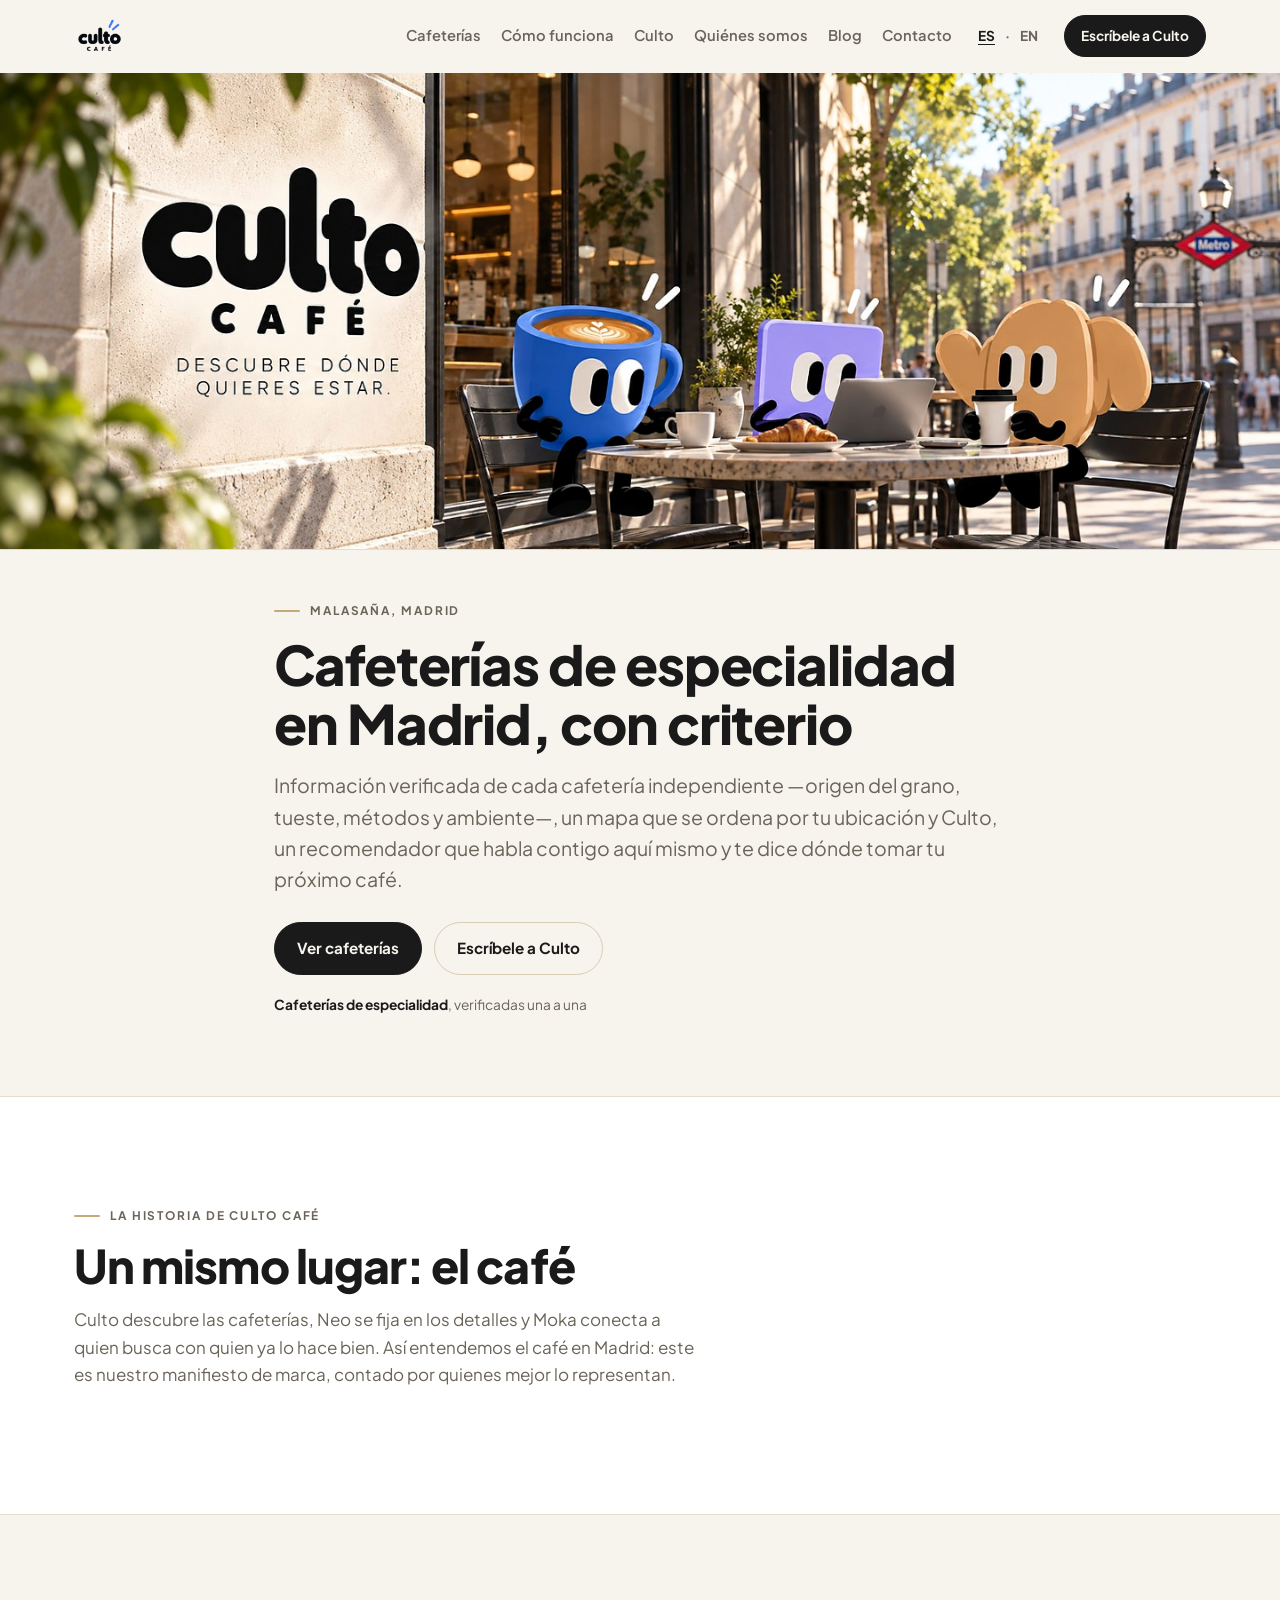
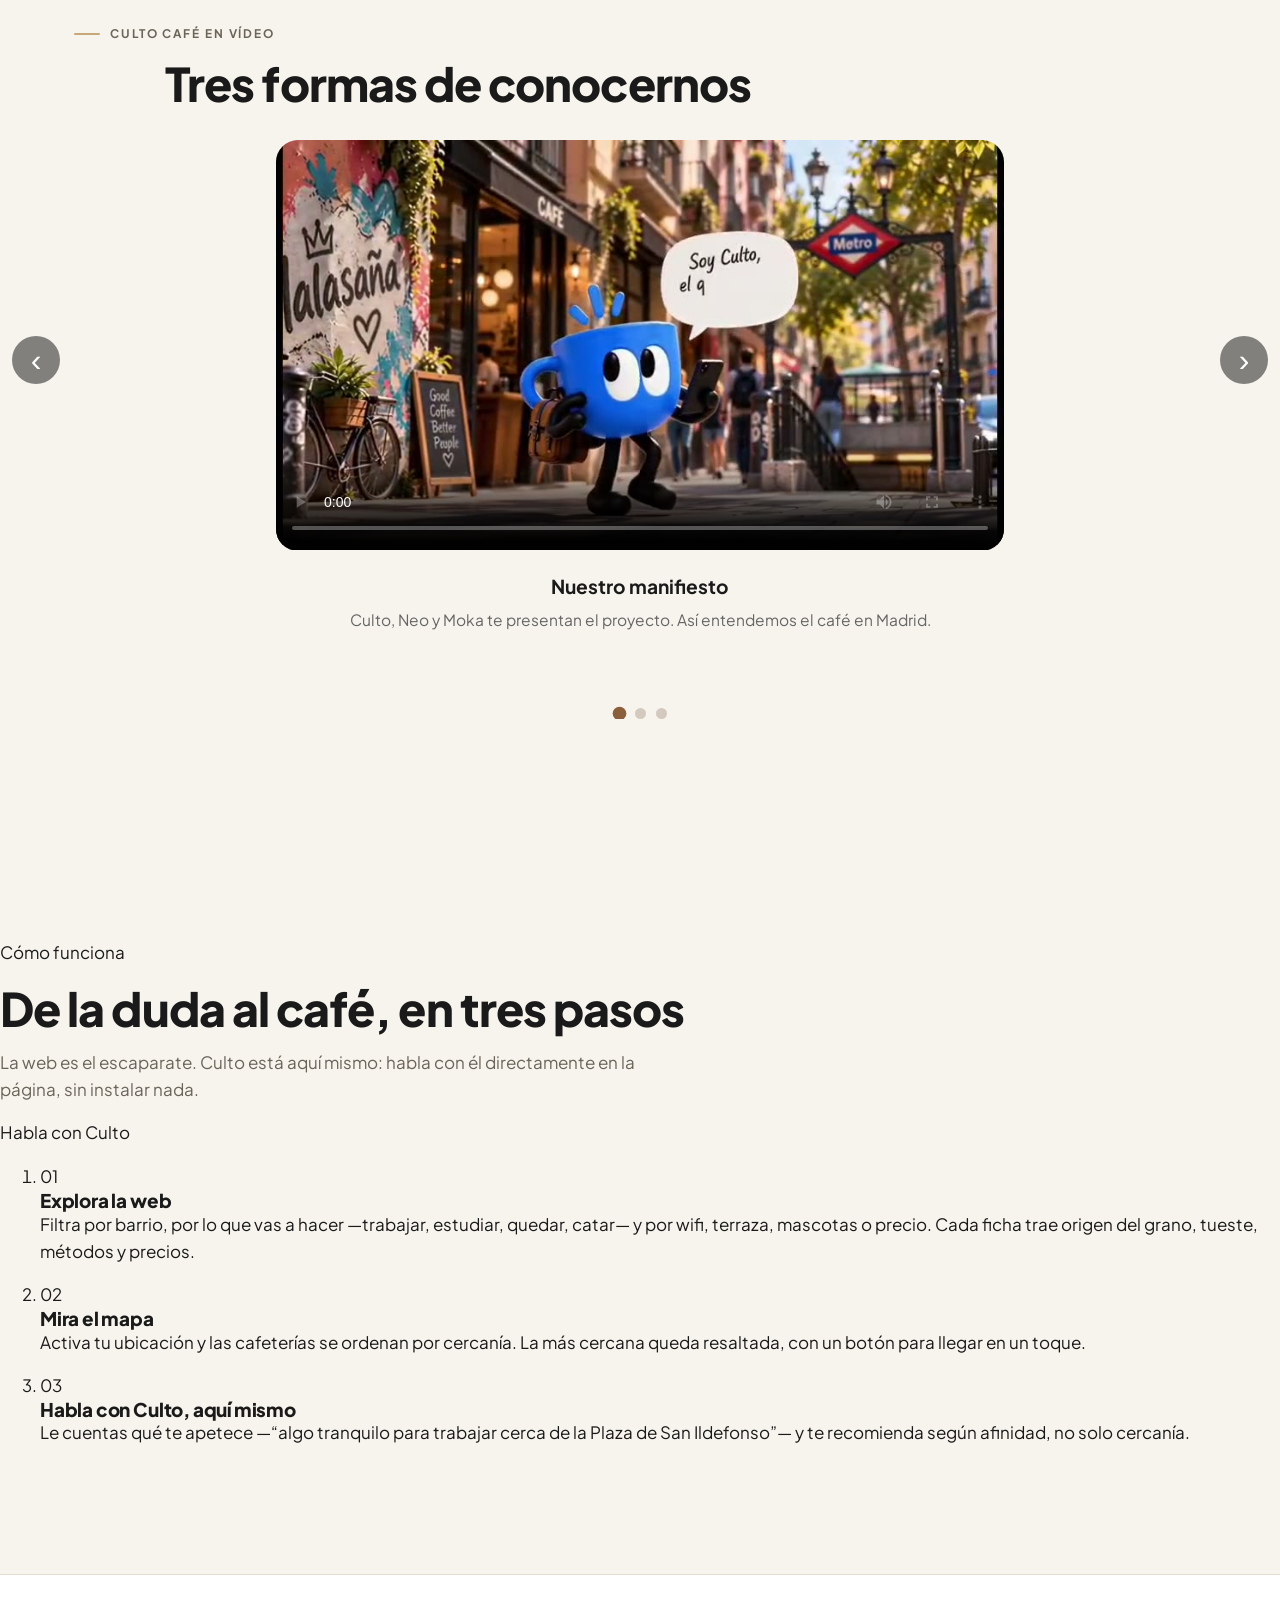
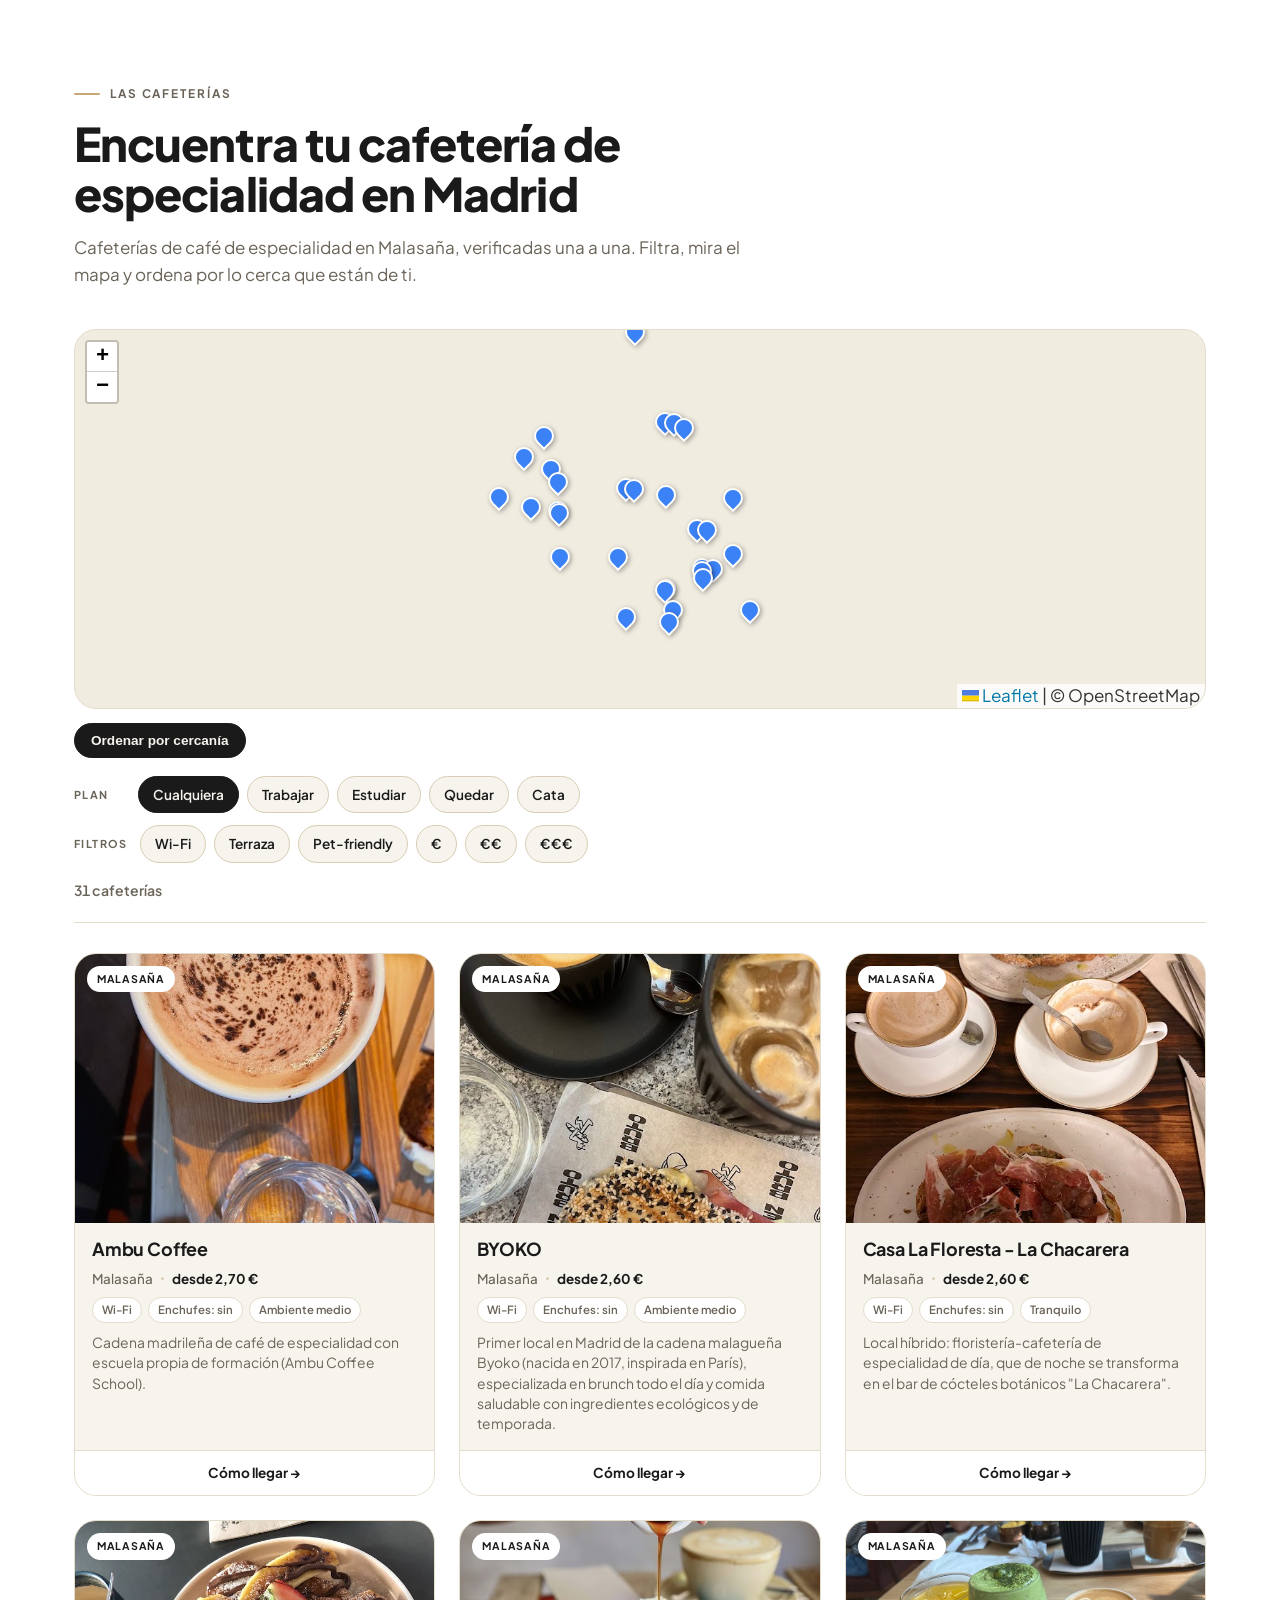
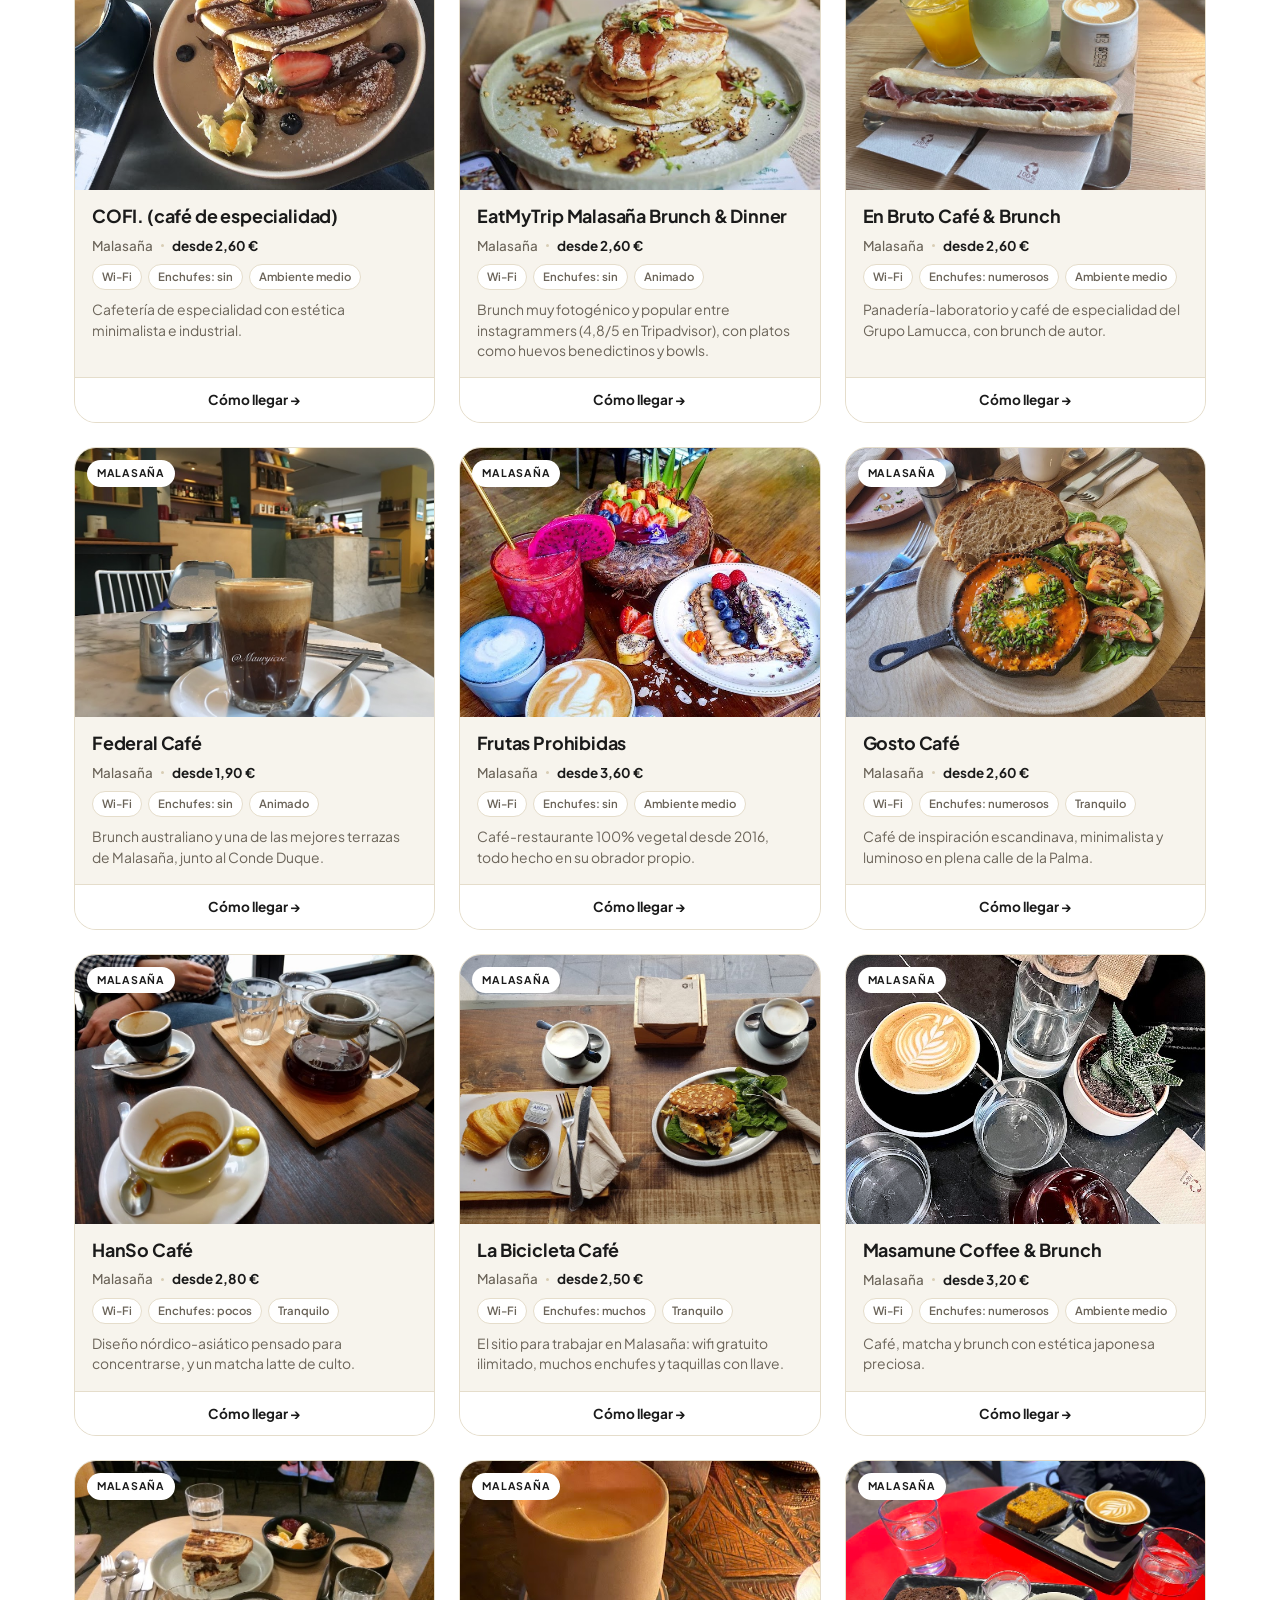
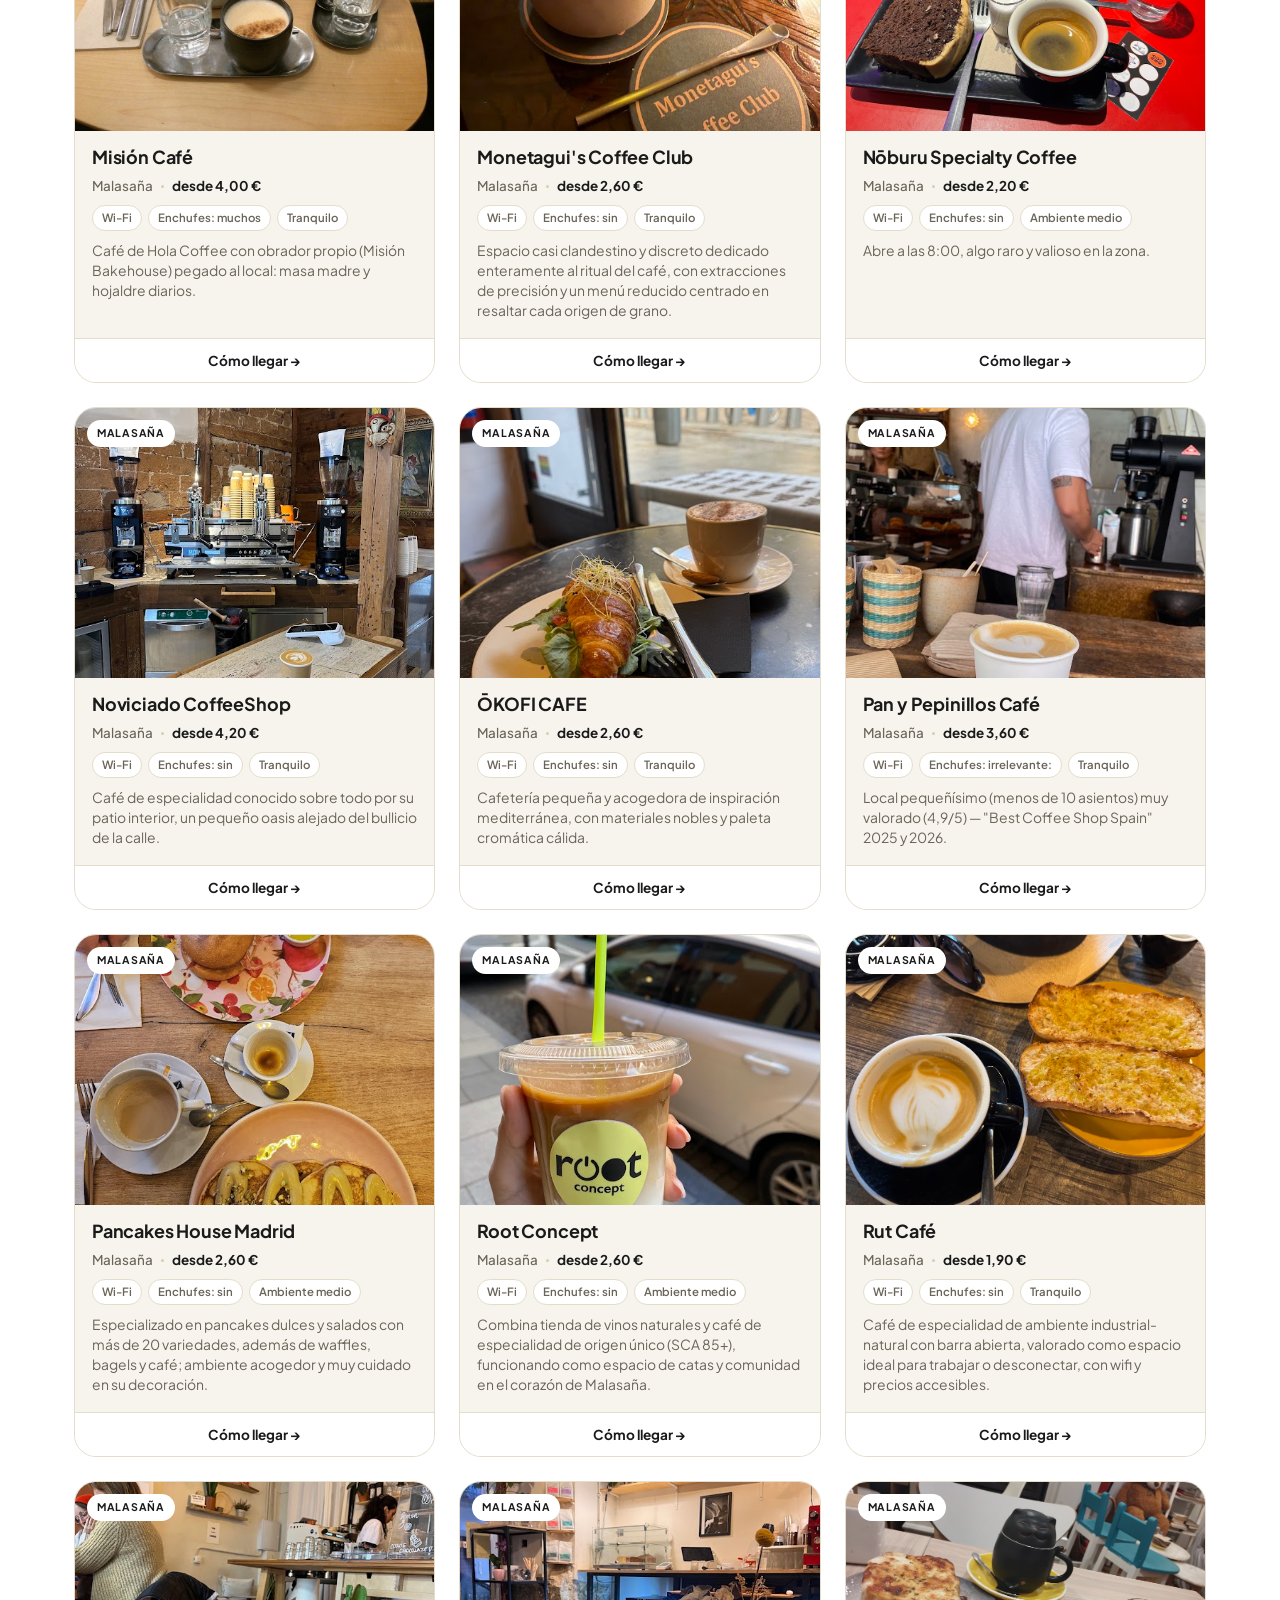
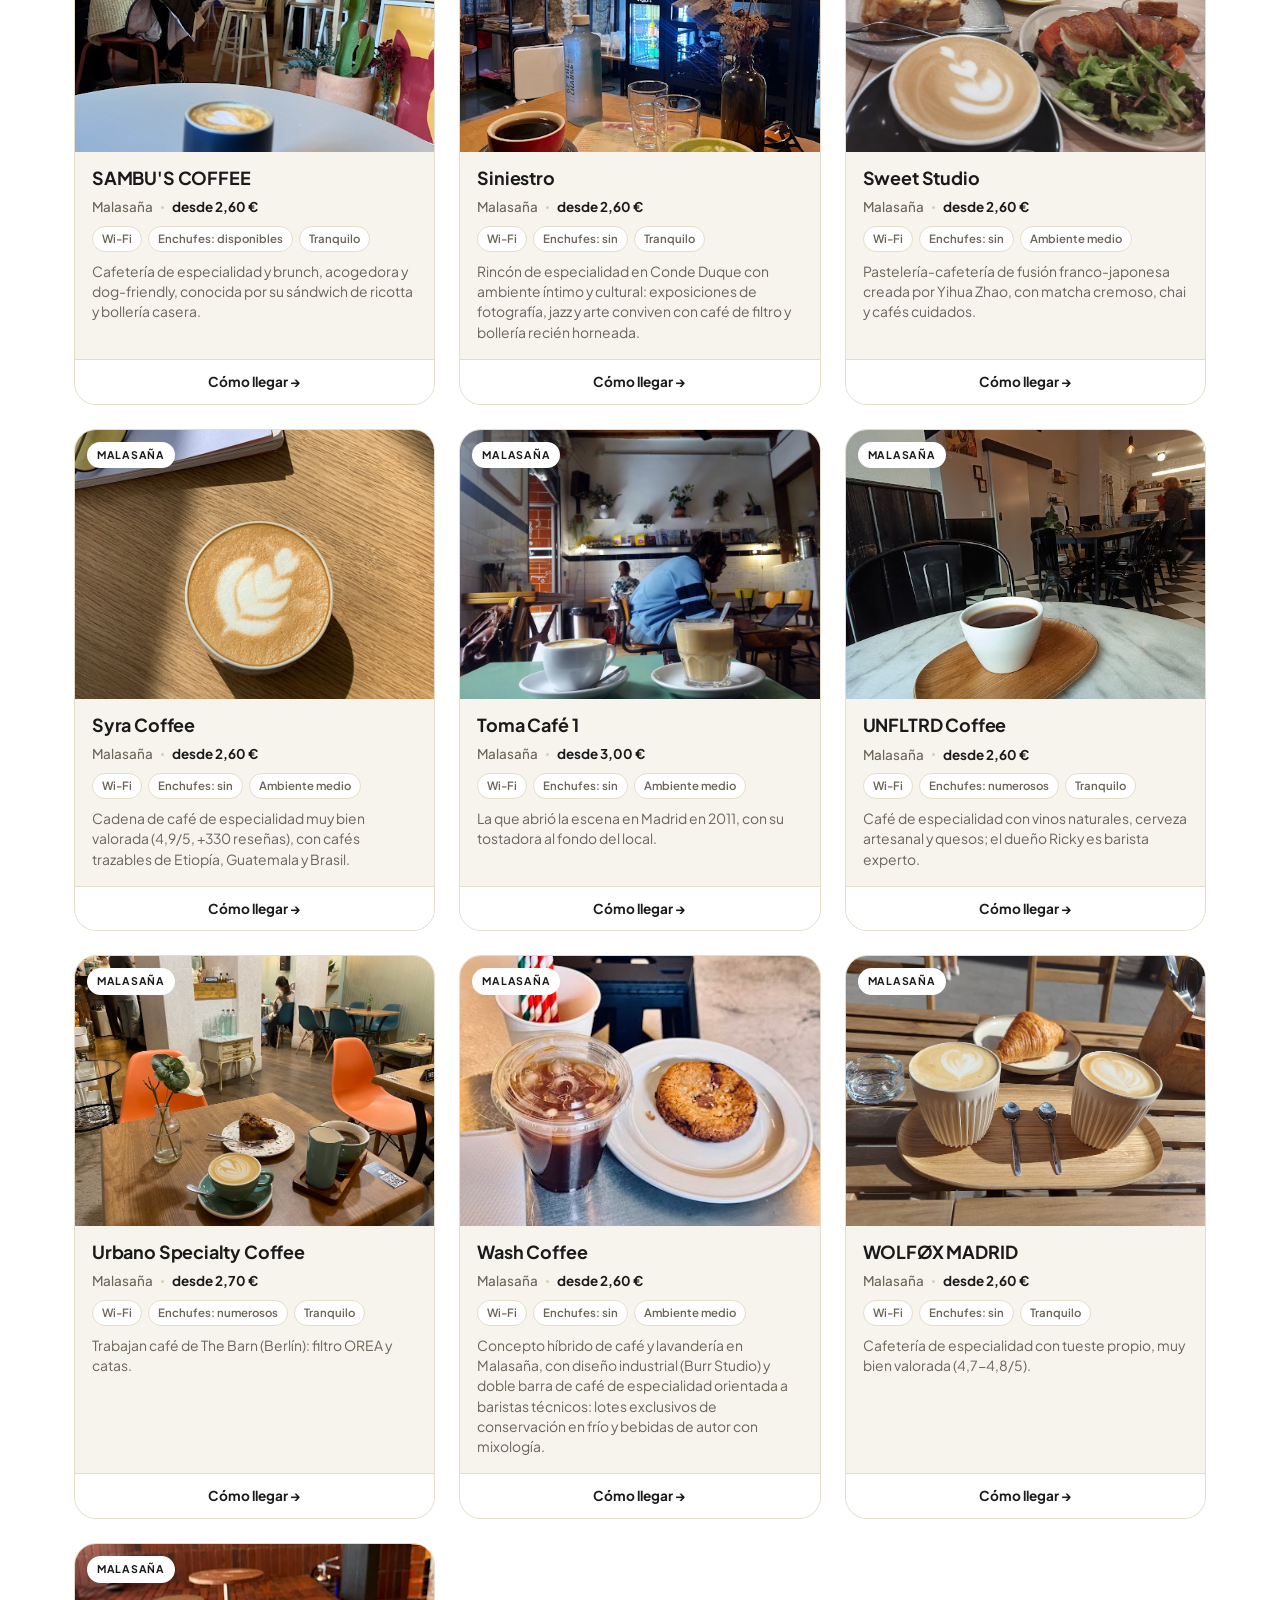
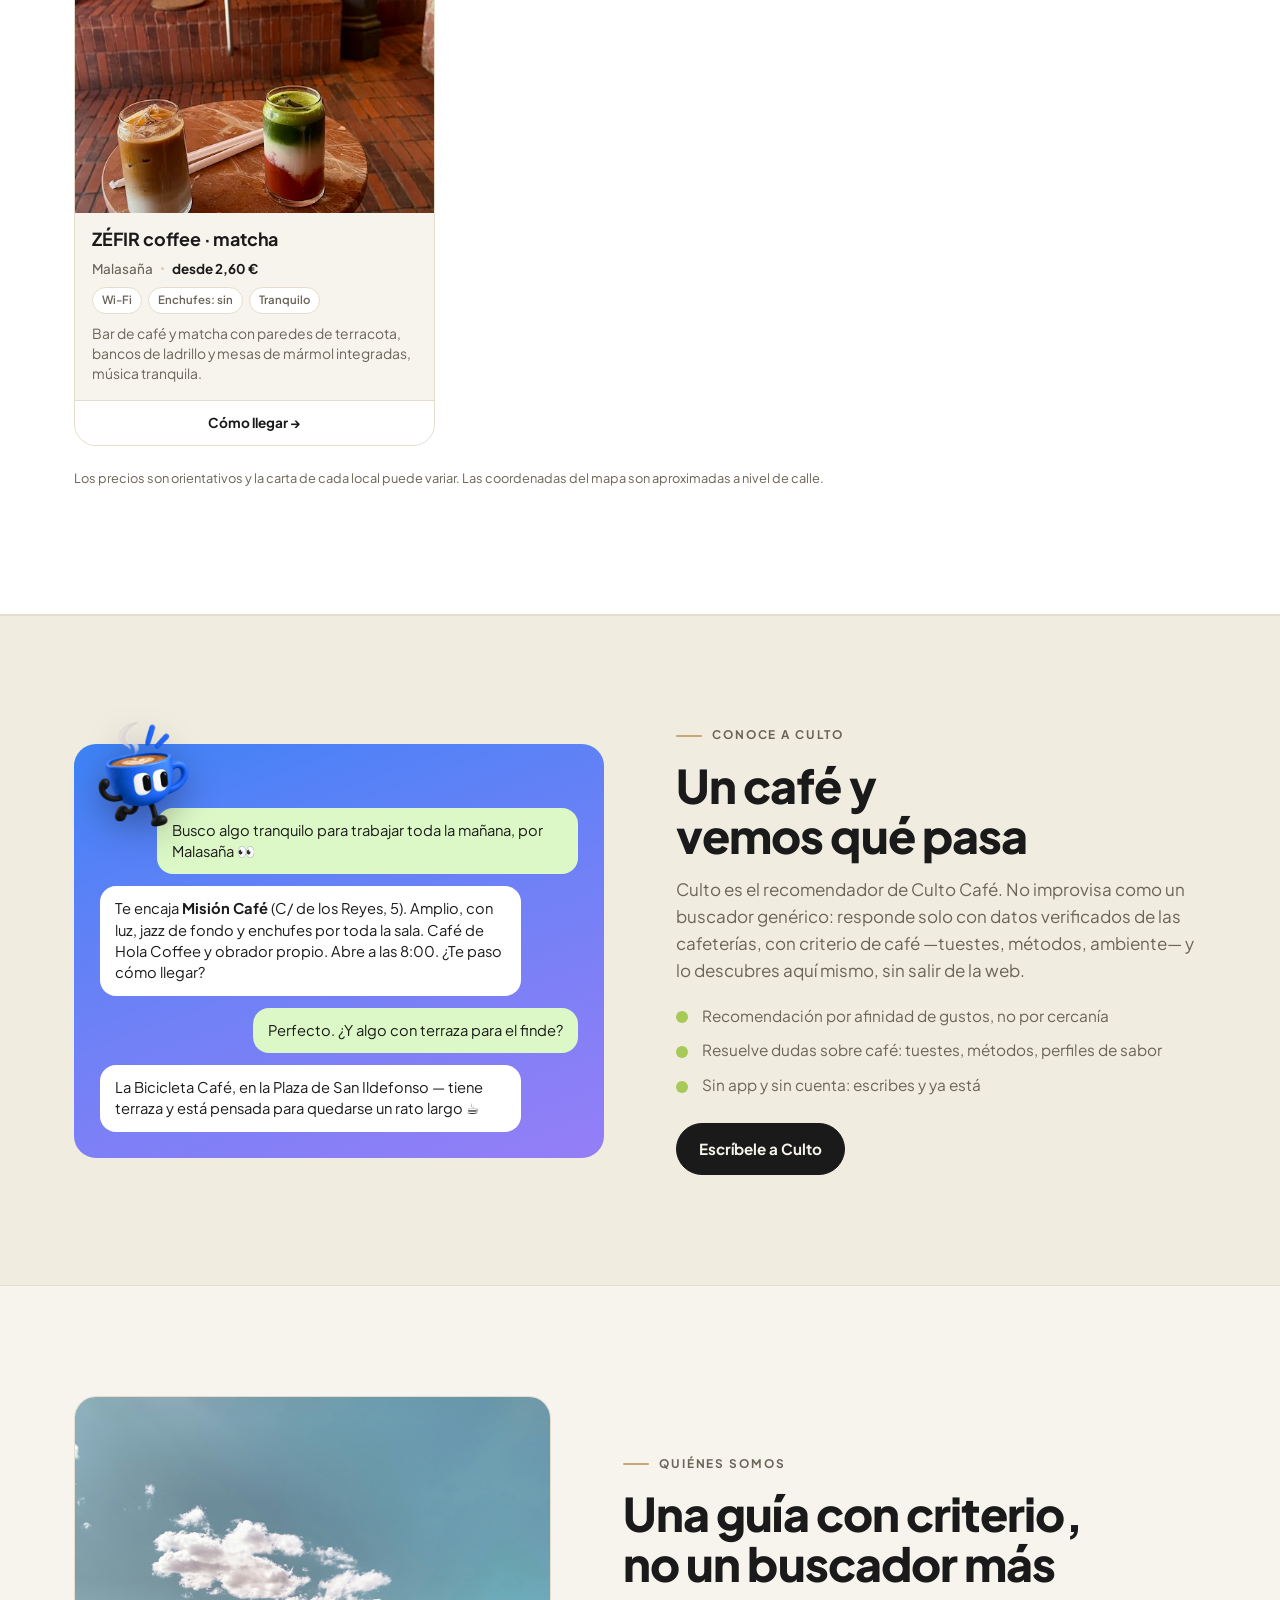
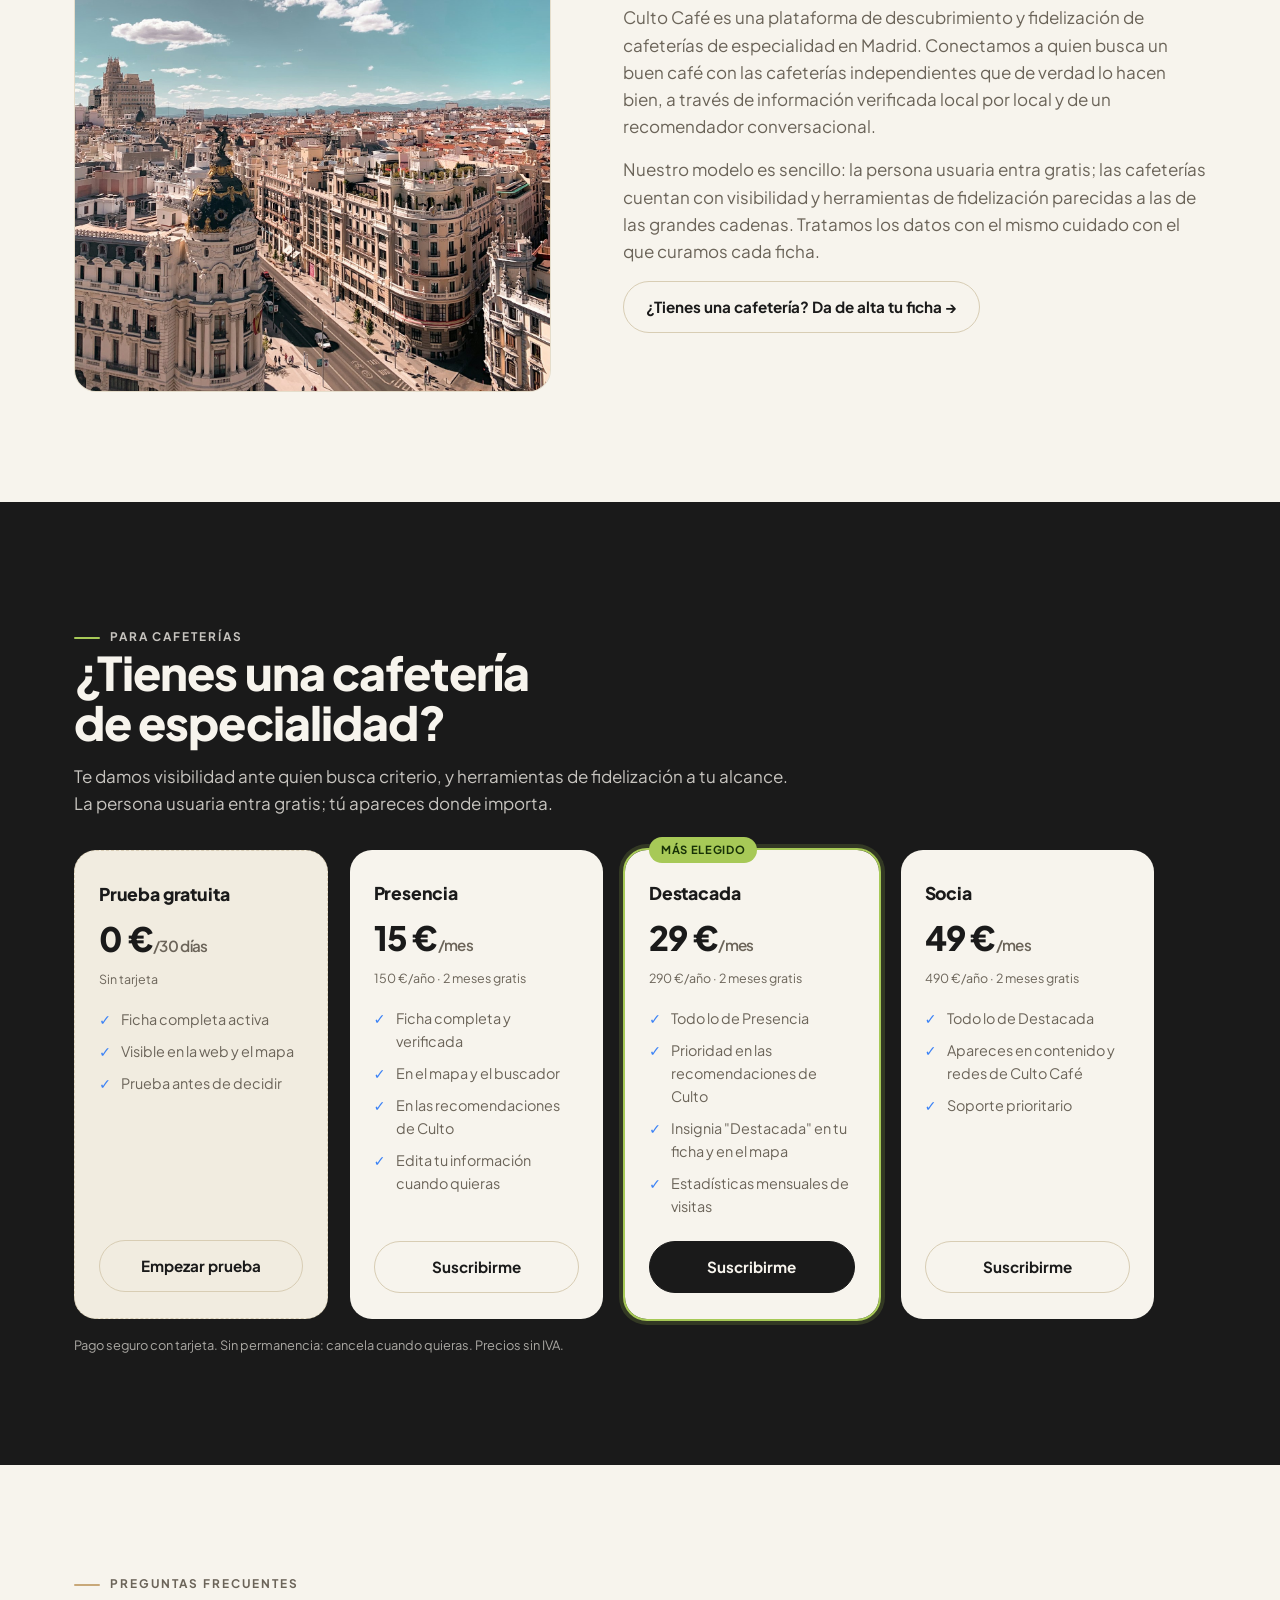
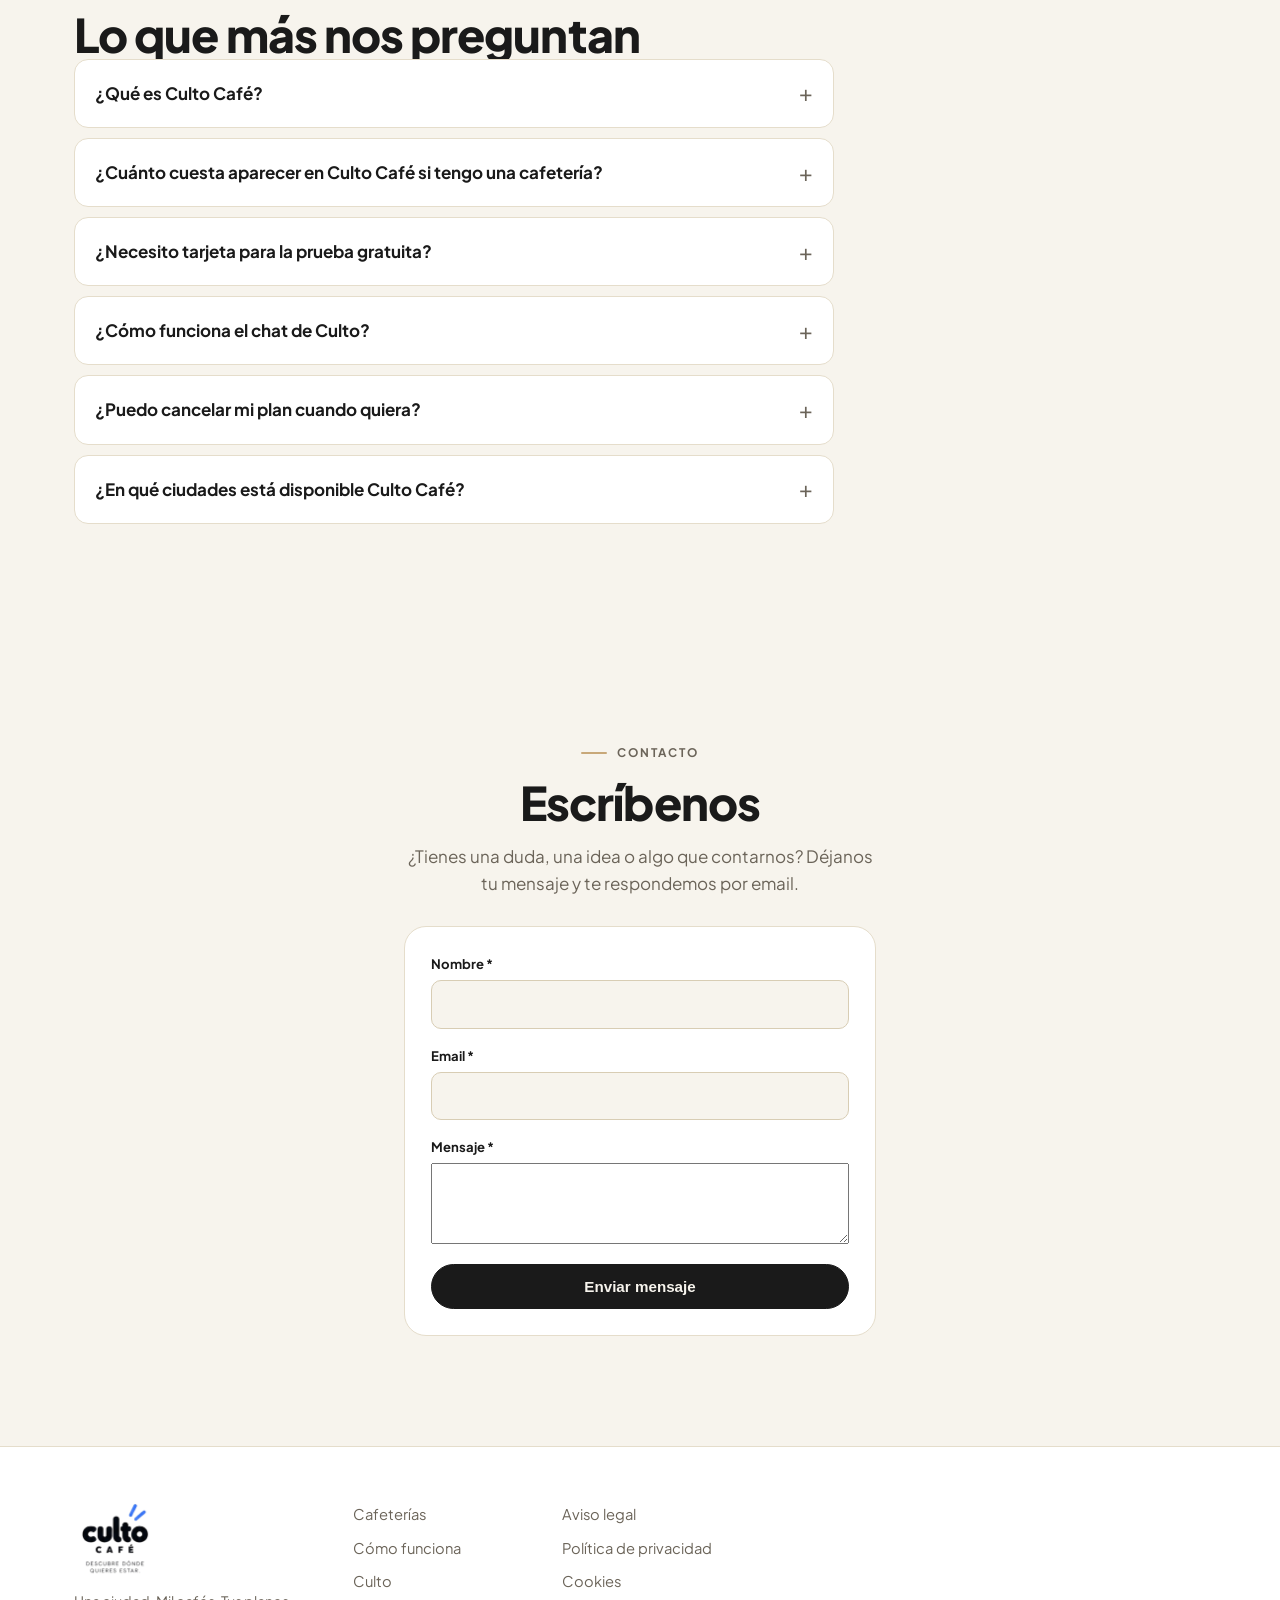
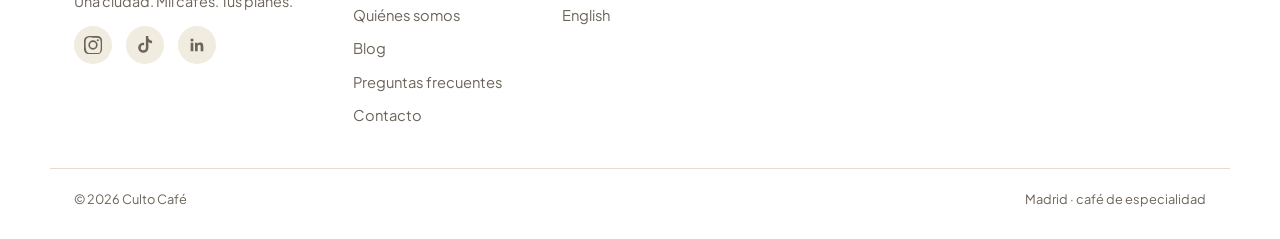
==== index.html @ 15a19984 "fix: vídeos en orden correcto, icono Culto en burbuja, todos los botones abren chat - Slide 2: culto" ====
<!DOCTYPE html>
<html lang="es">
<head>
<!-- Google Tag Manager -->
<script>(function(w,d,s,l,i){w[l]=w[l]||[];w[l].push({'gtm.start':
new Date().getTime(),event:'gtm.js'});var f=d.getElementsByTagName(s)[0],
j=d.createElement(s),dl=l!='dataLayer'?'&l='+l:'';j.async=true;j.src=
'https://www.googletagmanager.com/gtm.js?id='+i+dl;f.parentNode.insertBefore(j,f);
})(window,document,'script','dataLayer','GTM-NR7XT87C');</script>
<!-- End Google Tag Manager -->
<!-- Google tag (gtag.js) -->
<script async src="https://www.googletagmanager.com/gtag/js?id=AW-18451050791"></script>
<script>
  window.dataLayer = window.dataLayer || [];
  function gtag(){dataLayer.push(arguments);}
  gtag('js', new Date());

  gtag('config', 'AW-18451050791');
</script>
<meta charset="UTF-8">
<meta name="viewport" content="width=device-width, initial-scale=1">
<title>Culto Café · Cafeterías de especialidad en Madrid — Malasaña</title>
<meta name="description" content="Cafeterías de especialidad en Malasaña, Madrid, con información verificada, mapa y Culto: un recomendador en WhatsApp que te dice dónde tomar tu próximo café.">
<link rel="canonical" href="https://micultocafe.netlify.app/">
<link rel="alternate" hreflang="es" href="https://micultocafe.netlify.app/">
<link rel="alternate" hreflang="en" href="https://micultocafe.netlify.app/en/">
<link rel="alternate" hreflang="x-default" href="https://micultocafe.netlify.app/">
<meta property="og:type" content="website">
<meta property="og:title" content="Culto Café · Cafeterías de especialidad en Madrid">
<meta property="og:description" content="Las mejores cafeterías de café de especialidad de Malasaña, con mapa y recomendador en WhatsApp.">
<meta property="og:locale" content="es_ES">
<meta property="og:locale:alternate" content="en_US">
<meta property="og:image" content="https://micultocafe.netlify.app/assets/img/banner-hero.jpg">
<meta name="twitter:card" content="summary_large_image">
<meta name="geo.region" content="ES-M">
<meta name="geo.placename" content="Madrid">
<meta name="ICBM" content="40.4255, -3.7045">
<link rel="preconnect" href="https://fonts.googleapis.com">
<link rel="preconnect" href="https://fonts.gstatic.com" crossorigin>
<link rel="stylesheet" href="https://fonts.googleapis.com/css2?family=Plus+Jakarta+Sans:ital,wght@0,400;0,500;0,600;0,700;0,800;1,500;1,600&display=swap">
<link rel="stylesheet" href="assets/vendor/leaflet.css">
<link rel="stylesheet" href="assets/css/style.css">
<style>
.vc-carousel{position:relative;overflow:hidden}
.vc-track{display:flex;transition:transform .45s cubic-bezier(.4,0,.2,1)}
.vc-slide{min-width:100%;box-sizing:border-box;padding-bottom:56px}
.vc-video-wrap{max-width:760px;margin:0 auto;padding:0 16px}
.vc-label{font-size:1.2rem;font-weight:700;text-align:center;margin:20px 0 6px;color:var(--texto,#1a1a1a)}
.vc-desc{text-align:center;color:var(--gris,#666);margin:0;font-size:.97rem}
.vc-btn{position:absolute;top:38%;transform:translateY(-50%);background:rgba(0,0,0,.48);color:#fff;border:none;width:48px;height:48px;border-radius:50%;font-size:2rem;line-height:1;cursor:pointer;display:flex;align-items:center;justify-content:center;z-index:2;transition:background .2s}
.vc-btn:hover{background:rgba(0,0,0,.7)}
.vc-prev{left:12px}
.vc-next{right:12px}
.vc-dots{display:flex;justify-content:center;gap:10px;margin-top:20px}
.vc-dot{width:11px;height:11px;border-radius:50%;background:#d4c9be;border:none;cursor:pointer;padding:0;transition:background .2s,transform .2s}
.vc-dot.active{background:var(--acento,#8b5e3c);transform:scale(1.25)}
@media(max-width:600px){.vc-btn{width:38px;height:38px;font-size:1.5rem}.vc-prev{left:4px}.vc-next{right:4px}}
</style>
<script type="application/ld+json" id="ldjson">{"@context":"https://schema.org","@type":"CollectionPage","name":"Cafeterías de especialidad en Madrid — Culto Café","about":"Café de especialidad en Madrid (Malasaña)","inLanguage":"es","mainEntity":{"@type":"ItemList","itemListElement":[{"@type":"ListItem","position":1,"item":{"@type":"CafeOrCoffeeShop","name":"Toma Café 1","description":"La que abrió la escena en Madrid en 2011, con su tostadora al fondo del local. Espresso y V60 de referencia. Terraza y pet-friendly; ambiente chill de día, pequeño y puede llenarse.","address":{"@type":"PostalAddress","streetAddress":"Calle de la Palma, 49","addressLocality":"Madrid","addressCountry":"ES"},"geo":{"@type":"GeoCoordinates","latitude":40.4264615,"longitude":-3.7059434},"servesCuisine":"Coffee","priceRange":"€€","sameAs":["https://instagram.com/tomacafe","https://tomacafe.es"]}},{"@type":"ListItem","position":2,"item":{"@type":"CafeOrCoffeeShop","name":"HanSo Café","description":"Diseño nórdico-asiático pensado para concentrarse, y un matcha latte de culto. Uno de los más silenciosos de Madrid para trabajo enfocado, pero solo tiene un enchufe: lleva la batería cargada. Perros bienvenidos.","address":{"@type":"PostalAddress","streetAddress":"Corredera Baja de San Pablo, 51","addressLocality":"Madrid","addressCountry":"ES"},"geo":{"@type":"GeoCoordinates","latitude":40.4235109,"longitude":-3.7026311},"servesCuisine":"Coffee","priceRange":"€€","sameAs":["https://instagram.com/hansocafe","https://hansocafe.es"]}},{"@type":"ListItem","position":3,"item":{"@type":"CafeOrCoffeeShop","name":"Misión Café","description":"Café de Hola Coffee con obrador propio (Misión Bakehouse) pegado al local: masa madre y hojaldre diarios. Amplio, con luz, música jazz y enchufes por la sala: de los mejores de Malasaña para trabajar. Pet-friendly.","address":{"@type":"PostalAddress","streetAddress":"Calle de los Reyes, 5","addressLocality":"Madrid","addressCountry":"ES"},"geo":{"@type":"GeoCoordinates","latitude":40.4242084,"longitude":-3.7087872},"servesCuisine":"Coffee","priceRange":"€€","sameAs":["https://instagram.com/misioncafe","https://misioncafe.es"]}},{"@type":"ListItem","position":4,"item":{"@type":"CafeOrCoffeeShop","name":"La Bicicleta Café","description":"El sitio para trabajar en Malasaña: wifi gratuito ilimitado, muchos enchufes y taquillas con llave. Tranquilo por la mañana, más animado por la tarde. De noche se transforma en bar de copas. Pet-friendly.","address":{"@type":"PostalAddress","streetAddress":"Plaza de San Ildefonso, 9","addressLocality":"Madrid","addressCountry":"ES"},"geo":{"@type":"GeoCoordinates","latitude":40.4238303,"longitude":-3.7022327},"servesCuisine":"Coffee","priceRange":"€€","sameAs":["https://instagram.com/labicicletacafe","https://labicicletacafe.com"]}},{"@type":"ListItem","position":5,"item":{"@type":"CafeOrCoffeeShop","name":"Federal Café","description":"Brunch australiano y una de las mejores terrazas de Malasaña, junto al Conde Duque. Pet-friendly. Entre semana se puede trabajar con portátil; los findes en el desayuno no se permite. Findes lleno.","address":{"@type":"PostalAddress","streetAddress":"Plaza de las Comendadoras, 9","addressLocality":"Madrid","addressCountry":"ES"},"geo":{"@type":"GeoCoordinates","latitude":40.427076,"longitude":-3.7091597},"servesCuisine":"Coffee","priceRange":"€€","sameAs":["https://instagram.com/thefederalcafe","https://federalcafe.es"]}},{"@type":"ListItem","position":6,"item":{"@type":"CafeOrCoffeeShop","name":"Nōburu Specialty Coffee","description":"Abre a las 8:00, algo raro y valioso en la zona. Formato quiosco con gradas, decoración industrial-neón, muy hospitalario y muy buen café (4,7 en Google). Pequeño y se llena rápido: mejor para un café rápido de calidad.","address":{"@type":"PostalAddress","streetAddress":"Calle del Dos de Mayo, 9","addressLocality":"Madrid","addressCountry":"ES"},"geo":{"@type":"GeoCoordinates","latitude":40.4262226,"longitude":-3.7042445},"servesCuisine":"Coffee","priceRange":"€€","sameAs":["https://instagram.com/noburucafe"]}},{"@type":"ListItem","position":7,"item":{"@type":"CafeOrCoffeeShop","name":"Urbano Specialty Coffee","description":"Trabajan café de The Barn (Berlín): filtro OREA y catas. Wifi de alta velocidad y numerosos enchufes. Ambiente tranquilo, opciones vegana/sin gluten. Solete de la Guía Repsol. Pet-friendly. Cierra los lunes.","address":{"@type":"PostalAddress","streetAddress":"Calle de Santa Bárbara, 8","addressLocality":"Madrid","addressCountry":"ES"},"geo":{"@type":"GeoCoordinates","latitude":40.4243221,"longitude":-3.7013519},"servesCuisine":"Coffee","priceRange":"€€","sameAs":["https://instagram.com/urbanocaffe","https://urbanospecialtycoffee.es"]}},{"@type":"ListItem","position":8,"item":{"@type":"CafeOrCoffeeShop","name":"Masamune Coffee & Brunch","description":"Café, matcha y brunch con estética japonesa preciosa. Wifi rápido y numerosos enchufes. Entre semana admite portátil; findes y festivos solo de desayunar. Sin terraza.","address":{"@type":"PostalAddress","streetAddress":"Calle de la Palma, 2","addressLocality":"Madrid","addressCountry":"ES"},"geo":{"@type":"GeoCoordinates","latitude":40.4261271,"longitude":-3.7013556},"servesCuisine":"Coffee","priceRange":"€€","sameAs":["https://instagram.com/masamune.coffee","https://masamunecoffee.com"]}},{"@type":"ListItem","position":9,"item":{"@type":"CafeOrCoffeeShop","name":"Ambu Coffee","description":"Cadena madrileña de café de especialidad con escuela propia de formación (Ambu Coffee School). Wifi rápido confirmado. Rota distintos tuestes (multiroaster). Portátil solo entre semana.","address":{"@type":"PostalAddress","streetAddress":"Calle del Pez, 36","addressLocality":"Madrid","addressCountry":"ES"},"geo":{"@type":"GeoCoordinates","latitude":40.4242162,"longitude":-3.706317},"servesCuisine":"Coffee","priceRange":"€€","sameAs":["https://instagram.com/ambu_coffee","https://ambu.coffee"]}},{"@type":"ListItem","position":10,"item":{"@type":"CafeOrCoffeeShop","name":"Frutas Prohibidas","description":"Café-restaurante 100% vegetal desde 2016, todo hecho en su obrador propio. Solo abre de miércoles a domingo, sin reservas y con sistema de turno por QR. Para darse un capricho, no para trabajar.","address":{"@type":"PostalAddress","streetAddress":"Calle del Conde Duque, 26","addressLocality":"Madrid","addressCountry":"ES"},"geo":{"@type":"GeoCoordinates","latitude":40.4274672,"longitude":-3.7103494},"servesCuisine":"Coffee","priceRange":"€€€","sameAs":["https://instagram.com/frutasprohibidas","https://frutasprohibidas.com"]}},{"@type":"ListItem","position":11,"item":{"@type":"CafeOrCoffeeShop","name":"Gosto Café","description":"Café de inspiración escandinava, minimalista y luminoso en plena calle de la Palma. Wifi rápido y muchos enchufes confirmados. Ideal para trabajar entre semana; los sábados restringen el portátil.","address":{"@type":"PostalAddress","streetAddress":"Calle de la Palma, 47","addressLocality":"Madrid","addressCountry":"ES"},"geo":{"@type":"GeoCoordinates","latitude":40.4264476,"longitude":-3.705591},"servesCuisine":"Coffee","priceRange":"€€","sameAs":["https://instagram.com/gosto.cafe"]}},{"@type":"ListItem","position":12,"item":{"@type":"CafeOrCoffeeShop","name":"Siniestro","description":"Rincón de especialidad en Conde Duque con ambiente íntimo y cultural: exposiciones de fotografía, jazz y arte conviven con café de filtro y bollería recién horneada. Muy bien valorado, pet-friendly, wifi confirmado.","address":{"@type":"PostalAddress","streetAddress":"Calle del Conde Duque, 5","addressLocality":"Madrid","addressCountry":"ES"},"geo":{"@type":"GeoCoordinates","latitude":40.4261768,"longitude":-3.7114126},"servesCuisine":"Coffee","priceRange":"€€","sameAs":["https://instagram.com/siniestromadrid"]}},{"@type":"ListItem","position":13,"item":{"@type":"CafeOrCoffeeShop","name":"SAMBU'S COFFEE","description":"Cafetería de especialidad y brunch, acogedora y dog-friendly, conocida por su sándwich de ricotta y bollería casera. Wifi confirmado con ambiente tranquilo para trabajar.","address":{"@type":"PostalAddress","streetAddress":"Travesía del Conde Duque, 5","addressLocality":"Madrid","addressCountry":"ES"},"geo":{"@type":"GeoCoordinates","latitude":40.4258616,"longitude":-3.7100137},"servesCuisine":"Coffee","priceRange":"€€","sameAs":["https://instagram.com/sambuscoffee","https://sambuscoffee.com"]}},{"@type":"ListItem","position":14,"item":{"@type":"CafeOrCoffeeShop","name":"ŌKOFI CAFE","description":"Cafetería pequeña y acogedora de inspiración mediterránea, con materiales nobles y paleta cromática cálida. Admite mascotas (pet café). Muy bien valorada (4,9/5 Tripadvisor).","address":{"@type":"PostalAddress","streetAddress":"Plaza de Carlos Cambronero, 1","addressLocality":"Madrid","addressCountry":"ES"},"geo":{"@type":"GeoCoordinates","latitude":40.4231346,"longitude":-3.7042639},"servesCuisine":"Coffee","priceRange":"€€","sameAs":["https://instagram.com/okofi_cafemadrid"]}},{"@type":"ListItem","position":15,"item":{"@type":"CafeOrCoffeeShop","name":"BYOKO","description":"Primer local en Madrid de la cadena malagueña Byoko (nacida en 2017, inspirada en París), especializada en brunch todo el día y comida saludable con ingredientes ecológicos y de temporada. Vegano/sin gluten etiquetado.","address":{"@type":"PostalAddress","streetAddress":"Corredera Baja de San Pablo, 12","addressLocality":"Madrid","addressCountry":"ES"},"geo":{"@type":"GeoCoordinates","latitude":40.4220771,"longitude":-3.7041304},"servesCuisine":"Coffee","priceRange":"€€","sameAs":["https://instagram.com/","https://byoko.es/malasana"]}},{"@type":"ListItem","position":16,"item":{"@type":"CafeOrCoffeeShop","name":"ZÉFIR coffee · matcha","description":"Bar de café y matcha con paredes de terracota, bancos de ladrillo y mesas de mármol integradas, música tranquila. Uno de los mejores espressos de Madrid según reseñas, con croissants laminados.","address":{"@type":"PostalAddress","streetAddress":"Calle del Espíritu Santo, 4","addressLocality":"Madrid","addressCountry":"ES"},"geo":{"@type":"GeoCoordinates","latitude":40.4250869,"longitude":-3.7024823},"servesCuisine":"Coffee","priceRange":"€€","sameAs":["https://instagram.com/zefir.coffee.matcha"]}},{"@type":"ListItem","position":17,"item":{"@type":"CafeOrCoffeeShop","name":"Wash Coffee","description":"Concepto híbrido de café y lavandería en Malasaña, con diseño industrial (Burr Studio) y doble barra de café de especialidad orientada a baristas técnicos: lotes exclusivos de conservación en frío y bebidas de autor con mixología.","address":{"@type":"PostalAddress","streetAddress":"Calle de Manuela Malasaña, 23","addressLocality":"Madrid","addressCountry":"ES"},"geo":{"@type":"GeoCoordinates","latitude":40.4286179,"longitude":-3.7042774},"servesCuisine":"Coffee","priceRange":"€€","sameAs":["https://instagram.com/"]}},{"@type":"ListItem","position":18,"item":{"@type":"CafeOrCoffeeShop","name":"Root Concept","description":"Combina tienda de vinos naturales y café de especialidad de origen único (SCA 85+), funcionando como espacio de catas y comunidad en el corazón de Malasaña. Horario reducido, orientado a catas más que a trabajar.","address":{"@type":"PostalAddress","streetAddress":"Calle de San Andrés, 29","addressLocality":"Madrid","addressCountry":"ES"},"geo":{"@type":"GeoCoordinates","latitude":40.4284245,"longitude":-3.7034757},"servesCuisine":"Coffee","priceRange":"€€","sameAs":["https://instagram.com/root.concept.eu","https://rootconcept.eu"]}},{"@type":"ListItem","position":19,"item":{"@type":"CafeOrCoffeeShop","name":"En Bruto Café & Brunch","description":"Panadería-laboratorio y café de especialidad del Grupo Lamucca, con brunch de autor. Buen ambiente para trabajar reportado en otra sucursal de la cadena; verificar en este local. El servicio puede ser lento en horas punta.","address":{"@type":"PostalAddress","streetAddress":"Plaza de Carlos Cambronero","addressLocality":"Madrid","addressCountry":"ES"},"geo":{"@type":"GeoCoordinates","latitude":40.4231694,"longitude":-3.7042233},"servesCuisine":"Coffee","priceRange":"€€","sameAs":["https://instagram.com/enbruto__"]}},{"@type":"ListItem","position":20,"item":{"@type":"CafeOrCoffeeShop","name":"Pan y Pepinillos Café","description":"Local pequeñísimo (menos de 10 asientos) muy valorado (4,9/5) — \"Best Coffee Shop Spain\" 2025 y 2026. Descrito como un remanso de paz en pleno Malasaña. No se permite portátil; no tiene terraza con mesas, solo un banco exterior. Pet-friendly.","address":{"@type":"PostalAddress","streetAddress":"Calle de El Escorial, 2","addressLocality":"Madrid","addressCountry":"ES"},"geo":{"@type":"GeoCoordinates","latitude":40.4237639,"longitude":-3.7027066},"servesCuisine":"Coffee","priceRange":"€€€","sameAs":["https://instagram.com/panypepinilloscafe","https://panypepinilloscafe.es"]}},{"@type":"ListItem","position":21,"item":{"@type":"CafeOrCoffeeShop","name":"Monetagui's Coffee Club","description":"Espacio casi clandestino y discreto dedicado enteramente al ritual del café, con extracciones de precisión y un menú reducido centrado en resaltar cada origen de grano. Horario muy reducido (solo jueves a domingo por la tarde).","address":{"@type":"PostalAddress","streetAddress":"Calle de El Escorial, 4","addressLocality":"Madrid","addressCountry":"ES"},"geo":{"@type":"GeoCoordinates","latitude":40.4238474,"longitude":-3.7026874},"servesCuisine":"Coffee","priceRange":"€€","sameAs":["https://instagram.com/","https://monetagui.com"]}},{"@type":"ListItem","position":22,"item":{"@type":"CafeOrCoffeeShop","name":"EatMyTrip Malasaña Brunch & Dinner","description":"Brunch muy fotogénico y popular entre instagrammers (4,8/5 en Tripadvisor), con platos como huevos benedictinos y bowls. Puede haber esperas en fin de semana.","address":{"@type":"PostalAddress","streetAddress":"Calle de Manuela Malasaña, 17","addressLocality":"Madrid","addressCountry":"ES"},"geo":{"@type":"GeoCoordinates","latitude":40.4285831,"longitude":-3.7039006},"servesCuisine":"Coffee","priceRange":"€€","sameAs":["https://instagram.com/eatmytrip_es"]}},{"@type":"ListItem","position":23,"item":{"@type":"CafeOrCoffeeShop","name":"Pancakes House Madrid","description":"Especializado en pancakes dulces y salados con más de 20 variedades, además de waffles, bagels y café; ambiente acogedor y muy cuidado en su decoración. Más orientado a brunch que a café de especialidad puro.","address":{"@type":"PostalAddress","streetAddress":"Corredera Baja de San Pablo, 25","addressLocality":"Madrid","addressCountry":"ES"},"geo":{"@type":"GeoCoordinates","latitude":40.4224892,"longitude":-3.7039345},"servesCuisine":"Coffee","priceRange":"€€","sameAs":["https://instagram.com/","https://pancakeshousemadrid.com"]}},{"@type":"ListItem","position":24,"item":{"@type":"CafeOrCoffeeShop","name":"Rut Café","description":"Café de especialidad de ambiente industrial-natural con barra abierta, valorado como espacio ideal para trabajar o desconectar, con wifi y precios accesibles.","address":{"@type":"PostalAddress","streetAddress":"Calle de la Luna, 16","addressLocality":"Madrid","addressCountry":"ES"},"geo":{"@type":"GeoCoordinates","latitude":40.42226,"longitude":-3.70594},"servesCuisine":"Coffee","priceRange":"€","sameAs":["https://instagram.com/rut.cafe"]}},{"@type":"ListItem","position":25,"item":{"@type":"CafeOrCoffeeShop","name":"Syra Coffee","description":"Cadena de café de especialidad muy bien valorada (4,9/5, +330 reseñas), con cafés trazables de Etiopía, Guatemala y Brasil. Ambiente acogedor, servicio amable, a veces con exhibiciones de arte en el local.","address":{"@type":"PostalAddress","streetAddress":"Calle del Espíritu Santo, 11","addressLocality":"Madrid","addressCountry":"ES"},"geo":{"@type":"GeoCoordinates","latitude":40.4251154,"longitude":-3.7029106},"servesCuisine":"Coffee","priceRange":"€€","sameAs":["https://instagram.com/syracoffee","https://syra.coffee"]}},{"@type":"ListItem","position":26,"item":{"@type":"CafeOrCoffeeShop","name":"WOLFØX MADRID","description":"Cafetería de especialidad con tueste propio, muy bien valorada (4,7-4,8/5). El flat white y el batch brew destacan en reseñas. Wifi confirmado y terraza en calle peatonal. Opciones veganas.","address":{"@type":"PostalAddress","streetAddress":"Calle de Pérez Galdós, 2","addressLocality":"Madrid","addressCountry":"ES"},"geo":{"@type":"GeoCoordinates","latitude":40.422482,"longitude":-3.7006492},"servesCuisine":"Coffee","priceRange":"€€","sameAs":["https://instagram.com/wolfoxmadrid","https://wolfoxmadrid.squarespace.com"]}},{"@type":"ListItem","position":27,"item":{"@type":"CafeOrCoffeeShop","name":"UNFLTRD Coffee","description":"Café de especialidad con vinos naturales, cerveza artesanal y quesos; el dueño Ricky es barista experto. Wifi y numerosos enchufes confirmados. Reseñas destacan los bagels y lattes, aunque el servicio puede ser lento.","address":{"@type":"PostalAddress","streetAddress":"Calle de Amaniel, 36","addressLocality":"Madrid","addressCountry":"ES"},"geo":{"@type":"GeoCoordinates","latitude":40.4281515,"longitude":-3.7094872},"servesCuisine":"Coffee","priceRange":"€€","sameAs":["https://instagram.com/unfltrdcoffee","https://unfltrdcoffee.com"]}},{"@type":"ListItem","position":28,"item":{"@type":"CafeOrCoffeeShop","name":"Casa La Floresta - La Chacarera","description":"Local híbrido: floristería-cafetería de especialidad de día, que de noche se transforma en el bar de cócteles botánicos \"La Chacarera\". Combina brunch creativo (arepas, bowls) con ambiente de trabajo diurno.","address":{"@type":"PostalAddress","streetAddress":"Calle de la Palma, 73","addressLocality":"Madrid","addressCountry":"ES"},"geo":{"@type":"GeoCoordinates","latitude":40.4266711,"longitude":-3.7088782},"servesCuisine":"Coffee","priceRange":"€€","sameAs":["https://instagram.com/casa.lafloresta","https://casalaflorestamadrid.com"]}},{"@type":"ListItem","position":29,"item":{"@type":"CafeOrCoffeeShop","name":"Noviciado CoffeeShop","description":"Café de especialidad conocido sobre todo por su patio interior, un pequeño oasis alejado del bullicio de la calle. Personal muy amable; el café se percibe algo caro pero suele venir con galleta casera de regalo.","address":{"@type":"PostalAddress","streetAddress":"Calle del Noviciado, 9","addressLocality":"Madrid","addressCountry":"ES"},"geo":{"@type":"GeoCoordinates","latitude":40.4256393,"longitude":-3.7088092},"servesCuisine":"Coffee","priceRange":"€€","sameAs":["https://instagram.com/noviciado.coffeeshop"]}},{"@type":"ListItem","position":30,"item":{"@type":"CafeOrCoffeeShop","name":"Sweet Studio","description":"Pastelería-cafetería de fusión franco-japonesa creada por Yihua Zhao, con matcha cremoso, chai y cafés cuidados. Mesa comunal y patio interior con chimenea. Brunch abundante; suele llenarse, conviene reservar. Pet-friendly.","address":{"@type":"PostalAddress","streetAddress":"Calle del Noviciado, 16","addressLocality":"Madrid","addressCountry":"ES"},"geo":{"@type":"GeoCoordinates","latitude":40.4257285,"longitude":-3.7088657},"servesCuisine":"Coffee","priceRange":"€€","sameAs":["https://instagram.com/","https://sweetstudio-cafe.com"]}},{"@type":"ListItem","position":31,"item":{"@type":"CafeOrCoffeeShop","name":"COFI. (café de especialidad)","description":"Cafetería de especialidad con estética minimalista e industrial. Mesa comunal grande para trabajar y bancos en la calle. Muy bien valorada (4,5/5, 392 reseñas): destacan el café, las tostas, la chia pudding y el banana bread. En hora punta es difícil encontrar mesa.","address":{"@type":"PostalAddress","streetAddress":"Calle del Acuerdo, 36","addressLocality":"Madrid","addressCountry":"ES"},"geo":{"@type":"GeoCoordinates","latitude":40.4315655,"longitude":-3.7055851},"servesCuisine":"Coffee","priceRange":"€€","sameAs":["https://instagram.com/cofi.mad"]}}]}}</script>
<script type="application/ld+json">{"@context":"https://schema.org","@type":"Organization","name":"Culto Café","url":"https://micultocafe.netlify.app/","logo":"https://micultocafe.netlify.app/assets/img/logo.png","sameAs":["https://www.instagram.com/cultocafe.madrid","https://www.tiktok.com/@culto.caf","https://www.linkedin.com/company/146502917"]}</script>
</head>
<body>
<!-- Google Tag Manager (noscript) -->
<noscript><iframe src="https://www.googletagmanager.com/ns.html?id=GTM-NR7XT87C"
height="0" width="0" style="display:none;visibility:hidden"></iframe></noscript>
<!-- End Google Tag Manager (noscript) -->

<header class="site-header" id="header">
  <div class="wrap header-inner">
    <a class="logo" href="/" aria-label="Culto Café — inicio"><img src="assets/img/logo.png" alt="Culto Café"></a>
    <nav class="nav" aria-label="Principal">
      <a href="#cafeterias">Cafeterías</a>
      <a href="#como">Cómo funciona</a>
      <a href="#culto">Culto</a>
      <a href="#nosotras">Quiénes somos</a>
      <a href="/blog/">Blog</a>
      <a href="#contacto">Contacto</a>
    </nav>
    <div class="lang" role="group" aria-label="Idioma">
      <a href="/" aria-current="page" class="lang-on">ES</a>
      <span aria-hidden="true">·</span>
      <a href="/en/" hreflang="en">EN</a>
    </div>
    <a class="btn btn-sm" href="#culto">Escríbele a Culto</a>
    <button class="nav-toggle" id="navToggle" aria-label="Abrir menú" aria-expanded="false"><span></span><span></span><span></span></button>
  </div>
</header>

<main id="top">

  <section class="hero">
    <div class="hero-media">
      <img src="assets/img/banner-hero.jpg" alt="Las mascotas de Culto Café en la terraza de una cafetería de Madrid" width="1600" height="595">
    </div>
    <div class="wrap hero-copy">
      <p class="eyebrow">Malasaña, Madrid</p>
      <h1>Cafeterías de especialidad en Madrid, con criterio</h1>
      <p class="hero-lead">Información verificada de cada cafetería independiente —origen del grano, tueste, métodos y ambiente—, un mapa que se ordena por tu ubicación y Culto, un recomendador que habla contigo aquí mismo y te dice dónde tomar tu próximo café.</p>
      <div class="hero-actions">
        <a class="btn" href="#cafeterias">Ver cafeterías</a>
        <a class="btn btn-ghost" href="#culto">Escríbele a Culto</a>
      </div>
      <p class="hero-note"><strong>Cafeterías de especialidad</strong>, verificadas una a una</p>
    </div>
  </section>

  <section class="section personajes" id="personajes">
    <div class="wrap">
      <p class="eyebrow">La historia de Culto Café</p>
      <h2 class="balance">Un mismo lugar: el café</h2>
      <p>Culto descubre las cafeterías, Neo se fija en los detalles y Moka conecta a quien busca con quien ya lo hace bien. Así entendemos el café en Madrid: este es nuestro manifiesto de marca, contado por quienes mejor lo representan.</p>
    </div>
  </section>

  <section class="section videos-section" id="videos">
    <div class="wrap" style="text-align:center;margin-bottom:32px">
      <p class="eyebrow">Culto Café en vídeo</p>
      <h2 class="balance">Tres formas de conocernos</h2>
    </div>
    <div class="vc-carousel" id="vcCarousel">
      <div class="vc-track" id="vcTrack">

        <div class="vc-slide">
          <div class="vc-video-wrap">
            <video controls loop playsinline preload="metadata"
                   poster="assets/video/poster.jpg"
                   aria-label="Nuestro manifiesto — Culto, Neo y Moka por Madrid"
                   style="width:100%;border-radius:var(--radio-lg);display:block">
              <source src="assets/video/culto-historia.mp4" type="video/mp4">
            </video>
            <p class="vc-label">Nuestro manifiesto</p>
            <p class="vc-desc">Culto, Neo y Moka te presentan el proyecto. Así entendemos el café en Madrid.</p>
          </div>
        </div>

        <div class="vc-slide">
          <div class="vc-video-wrap">
            <video controls loop playsinline preload="metadata"
                   poster="assets/video/poster-personajes.jpg"
                   aria-label="La canción de Culto Café"
                   style="width:100%;border-radius:var(--radio-lg);display:block">
              <source src="assets/video/culto-personajes.mp4" type="video/mp4">
            </video>
            <p class="vc-label">La canción de Culto Café</p>
            <p class="vc-desc">Una ciudad. Mil cafés. Tus planes.</p>
          </div>
        </div>

        <div class="vc-slide">
          <div class="vc-video-wrap">
            <video controls loop playsinline preload="metadata"
                   poster="assets/video/poster-cancion.jpg"
                   aria-label="Así funciona Culto Café"
                   style="width:100%;border-radius:var(--radio-lg);display:block">
              <source src="assets/video/culto-cancion.mp4" type="video/mp4">
            </video>
            <p class="vc-label">Así funciona Culto</p>
            <p class="vc-desc">Culto, Neo y Moka te muestran cómo funciona la plataforma por dentro.</p>
          </div>
        </div>

      </div>
      <button class="vc-btn vc-prev" id="vcPrev" aria-label="Vídeo anterior">&#8249;</button>
      <button class="vc-btn vc-next" id="vcNext" aria-label="Vídeo siguiente">&#8250;</button>
      <div class="vc-dots" id="vcDots">
        <button class="vc-dot active" data-i="0" aria-label="Vídeo 1"></button>
        <button class="vc-dot" data-i="1" aria-label="Vídeo 2"></button>
        <button class="vc-dot" data-i="2" aria-label="Vídeo 3"></button>
      </div>
    </div>
  </section>

  <section class="section como" id="como">
    <div class=”wrap como-grid”>
      <div class=”como-intro”>
        <p class=”eyebrow”>Cómo funciona</p>
        <h2 class=”balance”>De la duda al café, en tres pasos</h2>
        <p>La web es el escaparate. Culto está aquí mismo: habla con él directamente en la página, sin instalar nada.</p>
        <a class=”btn” href=”#culto”>Habla con Culto</a>
      </div>
      <ol class=”pasos”>
        <li><span class=”paso-num”>01</span><h3>Explora la web</h3><p>Filtra por barrio, por lo que vas a hacer —trabajar, estudiar, quedar, catar— y por wifi, terraza, mascotas o precio. Cada ficha trae origen del grano, tueste, métodos y precios.</p></li>
        <li><span class=”paso-num”>02</span><h3>Mira el mapa</h3><p>Activa tu ubicación y las cafeterías se ordenan por cercanía. La más cercana queda resaltada, con un botón para llegar en un toque.</p></li>
        <li><span class=”paso-num”>03</span><h3>Habla con Culto, aquí mismo</h3><p>Le cuentas qué te apetece —“algo tranquilo para trabajar cerca de la Plaza de San Ildefonso”— y te recomienda según afinidad, no solo cercanía.</p></li>
      </ol>
    </div>
  </section>

  <section class="section cafeterias" id="cafeterias">
    <div class="wrap">
      <p class="eyebrow">Las cafeterías</p>
      <h2 class="balance">Encuentra tu cafetería de especialidad en Madrid</h2>
      <p class="cafeterias-lead">Cafeterías de café de especialidad en Malasaña, verificadas una a una. Filtra, mira el mapa y ordena por lo cerca que están de ti.</p>

      <div id="map" class="cafe-map" aria-label="Mapa de cafeterías de especialidad en Madrid"></div>
      <p class="geo-row"><button class="btn btn-sm" id="geoBtn">Ordenar por cercanía</button> <span class="geo-note" id="geoNote"></span></p>

      <div class="filtros" role="region" aria-label="Filtros">
        <div class="filtro-grupo" role="group" aria-label="Barrio" id="grupoBarrio">
          <span class="fg-label">Barrio</span>
          <button class="fchip" data-barrio="todas" aria-pressed="true">Todas</button>
          <button class="fchip" data-barrio="malasana" aria-pressed="false">Malasaña</button>
          <button class="fchip" data-barrio="letras" aria-pressed="false">Barrio de las Letras</button>
          <button class="fchip" data-barrio="lavapies" aria-pressed="false">Lavapiés</button>
        </div>
        <div class="filtro-grupo" role="group" aria-label="Plan">
          <span class="fg-label">Plan</span>
          <button class="fchip" data-act="todas" aria-pressed="true">Cualquiera</button>
          <button class="fchip" data-act="trabajar" aria-pressed="false">Trabajar</button>
          <button class="fchip" data-act="estudiar" aria-pressed="false">Estudiar</button>
          <button class="fchip" data-act="quedar" aria-pressed="false">Quedar</button>
          <button class="fchip" data-act="cata" aria-pressed="false">Cata</button>
        </div>
        <div class="filtro-grupo" role="group" aria-label="Extras">
          <span class="fg-label">Filtros</span>
          <button class="fchip fchip-flag" data-flag="wifi" aria-pressed="false">Wi-Fi</button>
          <button class="fchip fchip-flag" data-flag="terraza" aria-pressed="false">Terraza</button>
          <button class="fchip fchip-flag" data-flag="pet" aria-pressed="false">Pet-friendly</button>
          <button class="fchip fchip-flag" data-flag="e" aria-pressed="false">€</button>
          <button class="fchip fchip-flag" data-flag="ee" aria-pressed="false">€€</button>
          <button class="fchip fchip-flag" data-flag="eee" aria-pressed="false">€€€</button>
        </div>
        <p class="filtro-count" id="count" aria-live="polite"></p>
      </div>

      <div class="cafe-grid" id="grid"></div>
      <p class="cafeterias-nota">Los precios son orientativos y la carta de cada local puede variar. Las coordenadas del mapa son aproximadas a nivel de calle.</p>
    </div>
  </section>

  <section class="section culto" id="culto">
    <div class="wrap culto-grid">
      <div class="culto-visual">
        <img class="culto-avatar" src="assets/img/culto.png" alt="Culto, el recomendador de Culto Café">
        <div class="chat">
          <p class="chat-in">Busco algo tranquilo para trabajar toda la mañana, por Malasaña 👀</p>
          <p class="chat-out">Te encaja <strong>Misión Café</strong> (C/ de los Reyes, 5). Amplio, con luz, jazz de fondo y enchufes por toda la sala. Café de Hola Coffee y obrador propio. Abre a las 8:00. ¿Te paso cómo llegar?</p>
          <p class="chat-in">Perfecto. ¿Y algo con terraza para el finde?</p>
          <p class="chat-out">La Bicicleta Café, en la Plaza de San Ildefonso — tiene terraza y está pensada para quedarse un rato largo ☕</p>
        </div>
      </div>
      <div class="culto-copy">
        <p class="eyebrow">Conoce a Culto</p>
        <h2 class="balance">Un café y vemos qué pasa</h2>
        <p>Culto es el recomendador de Culto Café. No improvisa como un buscador genérico: responde solo con datos verificados de las cafeterías, con criterio de café —tuestes, métodos, ambiente— y lo descubres aquí mismo, sin salir de la web.</p>
        <ul class="culto-list">
          <li>Recomendación por afinidad de gustos, no por cercanía</li>
          <li>Resuelve dudas sobre café: tuestes, métodos, perfiles de sabor</li>
          <li>Sin app y sin cuenta: escribes y ya está</li>
        </ul>
        <a class="btn" href="#" id="btnCulto" aria-label="Abrir chat con Culto">Escríbele a Culto</a>
      </div>
    </div>
  </section>

  <section class="section nosotras" id="nosotras">
    <div class="wrap nosotras-grid">
      <div class="nosotras-media"><img src="assets/img/madrid-1.jpg" alt="Tejados y Gran Vía de Madrid"></div>
      <div class="nosotras-copy">
        <p class="eyebrow">Quiénes somos</p>
        <h2 class="balance">Una guía con criterio, no un buscador más</h2>
        <p>Culto Café es una plataforma de descubrimiento y fidelización de cafeterías de especialidad en Madrid. Conectamos a quien busca un buen café con las cafeterías independientes que de verdad lo hacen bien, a través de información verificada local por local y de un recomendador conversacional.</p>
        <p>Nuestro modelo es sencillo: la persona usuaria entra gratis; las cafeterías cuentan con visibilidad y herramientas de fidelización parecidas a las de las grandes cadenas. Tratamos los datos con el mismo cuidado con el que curamos cada ficha.</p>
        <p><a class="btn btn-ghost" href="#para-cafeterias">¿Tienes una cafetería? Da de alta tu ficha →</a></p>
      </div>
    </div>
  </section>

  <section class="section b2b" id="para-cafeterias">
    <div class="wrap">
      <p class="eyebrow">Para cafeterías</p>
      <h2 class="balance">¿Tienes una cafetería de especialidad?</h2>
      <p>Te damos visibilidad ante quien busca criterio, y herramientas de fidelización a tu alcance. La persona usuaria entra gratis; tú apareces donde importa.</p>

      <div class="planes planes-4">
        <article class="plan plan-trial">
          <h3>Prueba gratuita</h3>
          <p class="plan-precio">0&nbsp;€<span>/30 días</span></p>
          <p class="plan-anual">Sin tarjeta</p>
          <ul>
            <li>Ficha completa activa</li>
            <li>Visible en la web y el mapa</li>
            <li>Prueba antes de decidir</li>
          </ul>
          <a class="btn btn-ghost plan-cta" href="suscribir/index.html?plan=Prueba%20gratuita" data-plan="Prueba gratuita">Empezar prueba</a>
        </article>
        <article class="plan">
          <h3>Presencia</h3>
          <p class="plan-precio">15&nbsp;€<span>/mes</span></p>
          <p class="plan-anual">150 €/año · 2 meses gratis</p>
          <ul>
            <li>Ficha completa y verificada</li>
            <li>En el mapa y el buscador</li>
            <li>En las recomendaciones de Culto</li>
            <li>Edita tu información cuando quieras</li>
          </ul>
          <!-- Sustituir por tu Payment Link de Stripe (dashboard.stripe.com/payment-links), con redirección a /gracias/ -->
          <a class="btn btn-ghost plan-cta" href="suscribir/index.html?plan=Presencia" data-plan="Presencia">Suscribirme</a>
        </article>
        <article class="plan plan-destacada">
          <span class="plan-tag">Más elegido</span>
          <h3>Destacada</h3>
          <p class="plan-precio">29&nbsp;€<span>/mes</span></p>
          <p class="plan-anual">290 €/año · 2 meses gratis</p>
          <ul>
            <li>Todo lo de Presencia</li>
            <li>Prioridad en las recomendaciones de Culto</li>
            <li>Insignia "Destacada" en tu ficha y en el mapa</li>
            <li>Estadísticas mensuales de visitas</li>
          </ul>
          <!-- Sustituir por tu Payment Link de Stripe (dashboard.stripe.com/payment-links), con redirección a /gracias/ -->
          <a class="btn plan-cta" href="suscribir/index.html?plan=Destacada" data-plan="Destacada">Suscribirme</a>
        </article>
        <article class="plan">
          <h3>Socia</h3>
          <p class="plan-precio">49&nbsp;€<span>/mes</span></p>
          <p class="plan-anual">490 €/año · 2 meses gratis</p>
          <ul>
            <li>Todo lo de Destacada</li>
            <li>Apareces en contenido y redes de Culto Café</li>
            <li>Soporte prioritario</li>
          </ul>
          <!-- Sustituir por tu Payment Link de Stripe (dashboard.stripe.com/payment-links), con redirección a /gracias/ -->
          <a class="btn btn-ghost plan-cta" href="suscribir/index.html?plan=Socia" data-plan="Socia">Suscribirme</a>
        </article>
      </div>
      <p class="plan-nota">Pago seguro con tarjeta. Sin permanencia: cancela cuando quieras. Precios sin IVA.</p>
    </div>
  </section>

  <section class="section" id="faq">
    <div class="wrap">
      <p class="eyebrow">Preguntas frecuentes</p>
      <h2 class="balance">Lo que más nos preguntan</h2>
      <div class="faq">
        <details class="faq-item">
          <summary>¿Qué es Culto Café?</summary>
          <p>Culto Café es un directorio de cafeterías de especialidad en Madrid (empezamos por Malasaña) con un recomendador conversacional en WhatsApp. Es gratis para quien busca café; las cafeterías pagan desde 15 €/mes por aparecer verificadas.</p>
        </details>
        <details class="faq-item">
          <summary>¿Cuánto cuesta aparecer en Culto Café si tengo una cafetería?</summary>
          <p>Hay 4 planes: Prueba gratuita (0 €/30 días), Presencia (15 €/mes), Destacada (29 €/mes) y Socia (49 €/mes). Todos incluyen ficha verificada en la web y el mapa; los planes superiores añaden prioridad en las recomendaciones de Culto y visibilidad extra.</p>
        </details>
        <details class="faq-item">
          <summary>¿Necesito tarjeta para la prueba gratuita?</summary>
          <p>No. La prueba gratuita de 30 días no pide ningún dato de pago, solo el alta de tu cafetería.</p>
        </details>
        <details class="faq-item">
          <summary>¿Cómo funciona el chat de Culto?</summary>
          <p>Abres el chat de Culto en la web, cuéntale qué buscas —por ejemplo, un sitio tranquilo con wifi o una terraza pet-friendly— y responde con cafeterías verificadas que encajan, sin improvisar como un buscador genérico.</p>
        </details>
        <details class="faq-item">
          <summary>¿Puedo cancelar mi plan cuando quiera?</summary>
          <p>Sí. Ningún plan de pago tiene permanencia: puedes cancelar cuando quieras.</p>
        </details>
        <details class="faq-item">
          <summary>¿En qué ciudades está disponible Culto Café?</summary>
          <p>Actualmente operamos únicamente en Malasaña (Madrid). Evaluaremos una ampliación futura a otros barrios y ciudades conforme el proyecto crezca.</p>
        </details>
      </div>
    </div>
  </section>

  <section class="section" id="contacto">
    <div class="wrap form-wrap">
      <p class="eyebrow">Contacto</p>
      <h2 class="balance">Escríbenos</h2>
      <p>¿Tienes una duda, una idea o algo que contarnos? Déjanos tu mensaje y te respondemos por email.</p>

      <form class="form-card" id="contactoForm" novalidate>
        <div class="field">
          <label for="cNombre">Nombre *</label>
          <input id="cNombre" name="nombre" type="text" required autocomplete="name">
        </div>
        <div class="field">
          <label for="cEmail">Email *</label>
          <input id="cEmail" name="email" type="email" required autocomplete="email">
        </div>
        <div class="field">
          <label for="cMensaje">Mensaje *</label>
          <textarea id="cMensaje" name="mensaje" rows="5" required maxlength="3000"></textarea>
        </div>
        <input type="text" name="website" tabindex="-1" autocomplete="off" aria-hidden="true" style="position:absolute;left:-9999px;opacity:0;height:0;width:0;">
        <button class="btn plan-cta" type="submit">Enviar mensaje</button>
        <p id="contactoOk" class="form-nota" role="status" style="display:none;color:#3f7d20;font-weight:600"></p>
        <p id="contactoErr" role="alert" style="display:none;color:#b3261e;margin-top:12px;font-size:.95rem"></p>
      </form>
    </div>
  </section>

</main>
<script>
(function(){
  var SUPABASE_URL = "https://wrybrdorgjpctzepierb.supabase.co";
  var SUPABASE_KEY = "sb_publishable_cYdvNUZ_5pUkWsmxnmQyMA_4dxs1owY";
  var f = document.getElementById("contactoForm");
  f.addEventListener("submit", function(e){
    e.preventDefault();
    if (!f.checkValidity()) { f.reportValidity(); return; }
    if (f.website.value) { return; }

    var btn = f.querySelector('button[type="submit"]');
    var btnText = btn.textContent;
    var ok = document.getElementById("contactoOk");
    var err = document.getElementById("contactoErr");
    ok.style.display = "none"; err.style.display = "none";
    btn.disabled = true; btn.textContent = "Enviando...";

    fetch(SUPABASE_URL + "/rest/v1/contactos_web", {
      method: "POST",
      headers: {
        "apikey": SUPABASE_KEY,
        "Authorization": "Bearer " + SUPABASE_KEY,
        "Content-Type": "application/json",
        "Prefer": "return=minimal"
      },
      body: JSON.stringify({
        nombre: f.nombre.value.trim(),
        email: f.email.value.trim(),
        mensaje: f.mensaje.value.trim()
      })
    }).then(function(r){
      if (r.ok) {
        f.reset();
        ok.textContent = "Gracias, hemos recibido tu mensaje. Te responderemos por email.";
        ok.style.display = "block";
        btn.disabled = false; btn.textContent = btnText;
        return;
      }
      throw new Error("http " + r.status);
    }).catch(function(){
      err.textContent = "No hemos podido enviar tu mensaje. Inténtalo de nuevo o escríbenos por WhatsApp.";
      err.style.display = "block";
      btn.disabled = false; btn.textContent = btnText;
    });
  });
})();
</script>
<script type="application/ld+json">{"@context":"https://schema.org","@type":"FAQPage","inLanguage":"es","mainEntity":[{"@type":"Question","name":"¿Qué es Culto Café?","acceptedAnswer":{"@type":"Answer","text":"Culto Café es un directorio de cafeterías de especialidad en Madrid (empezamos por Malasaña) con un recomendador conversacional en WhatsApp. Es gratis para quien busca café; las cafeterías pagan desde 15 €/mes por aparecer verificadas."}},{"@type":"Question","name":"¿Cuánto cuesta aparecer en Culto Café si tengo una cafetería?","acceptedAnswer":{"@type":"Answer","text":"Hay 4 planes: Prueba gratuita (0 €/30 días), Presencia (15 €/mes), Destacada (29 €/mes) y Socia (49 €/mes). Todos incluyen ficha verificada en la web y el mapa; los planes superiores añaden prioridad en las recomendaciones de Culto y visibilidad extra."}},{"@type":"Question","name":"¿Necesito tarjeta para la prueba gratuita?","acceptedAnswer":{"@type":"Answer","text":"No. La prueba gratuita de 30 días no pide ningún dato de pago, solo el alta de tu cafetería."}},{"@type":"Question","name":"¿Cómo funciona el recomendador de Culto en WhatsApp?","acceptedAnswer":{"@type":"Answer","text":"Le escribes a Culto por WhatsApp contando qué buscas —por ejemplo, un sitio tranquilo con wifi o una terraza pet-friendly— y responde con cafeterías verificadas que encajan, sin improvisar como un buscador genérico."}},{"@type":"Question","name":"¿Puedo cancelar mi plan cuando quiera?","acceptedAnswer":{"@type":"Answer","text":"Sí. Ningún plan de pago tiene permanencia: puedes cancelar cuando quieras."}},{"@type":"Question","name":"¿En qué ciudades está disponible Culto Café?","acceptedAnswer":{"@type":"Answer","text":"Actualmente operamos únicamente en Malasaña (Madrid). Evaluaremos una ampliación futura a otros barrios y ciudades conforme el proyecto crezca."}}]}</script>
<script type="application/ld+json">{"@context":"https://schema.org","@type":"Product","name":"Plan Prueba gratuita — Culto Café","description":"Ficha completa activa, visible en la web y el mapa, gratis durante 30 días sin tarjeta.","inLanguage":"es","brand":{"@type":"Brand","name":"Culto Café"},"offers":{"@type":"Offer","price":"0","priceCurrency":"EUR","url":"https://micultocafe.netlify.app/suscribir/index.html?plan=Prueba%20gratuita","availability":"https://schema.org/InStock","category":"Coffee shop directory listing"}}</script>
<script type="application/ld+json">{"@context":"https://schema.org","@type":"Product","name":"Plan Presencia — Culto Café","description":"Ficha completa y verificada en el mapa, el buscador y las recomendaciones de Culto.","inLanguage":"es","brand":{"@type":"Brand","name":"Culto Café"},"offers":{"@type":"Offer","price":"15","priceCurrency":"EUR","url":"https://micultocafe.netlify.app/suscribir/index.html?plan=Presencia","availability":"https://schema.org/InStock","category":"Coffee shop directory listing"}}</script>
<script type="application/ld+json">{"@context":"https://schema.org","@type":"Product","name":"Plan Destacada — Culto Café","description":"Todo lo de Presencia, con prioridad en las recomendaciones, insignia Destacada y estadísticas mensuales.","inLanguage":"es","brand":{"@type":"Brand","name":"Culto Café"},"offers":{"@type":"Offer","price":"29","priceCurrency":"EUR","url":"https://micultocafe.netlify.app/suscribir/index.html?plan=Destacada","availability":"https://schema.org/InStock","category":"Coffee shop directory listing"}}</script>
<script type="application/ld+json">{"@context":"https://schema.org","@type":"Product","name":"Plan Socia — Culto Café","description":"Todo lo de Destacada, con presencia en contenido y redes de Culto Café y soporte prioritario.","inLanguage":"es","brand":{"@type":"Brand","name":"Culto Café"},"offers":{"@type":"Offer","price":"49","priceCurrency":"EUR","url":"https://micultocafe.netlify.app/suscribir/index.html?plan=Socia","availability":"https://schema.org/InStock","category":"Coffee shop directory listing"}}</script>


<footer class="site-footer">
  <div class="wrap footer-grid">
    <div class="footer-brand">
      <img src="assets/img/logo-slogan.png" alt="Culto Café — Descubre dónde quieres estar" class="footer-logo">
      <p>Una ciudad. Mil cafés. Tus planes.</p>
      <div class="social">
        <a href="https://www.instagram.com/cultocafe.madrid" target="_blank" rel="noopener" aria-label="Instagram"><svg viewBox="0 0 24 24" aria-hidden="true"><path d="M12 2.2c3.2 0 3.6 0 4.9.07 1.2.06 2 .25 2.4.42.6.24 1 .53 1.5 1 .5.5.8.9 1 1.5.17.4.36 1.2.42 2.4.06 1.3.07 1.7.07 4.9s0 3.6-.07 4.9c-.06 1.2-.25 2-.42 2.4-.24.6-.53 1-.1 1.5-.5.5-.9.8-1.5 1-.4.17-1.2.36-2.4.42-1.3.06-1.7.07-4.9.07s-3.6 0-4.9-.07c-1.2-.06-2-.25-2.4-.42-.6-.24-1-.53-1.5-1-.5-.5-.8-.9-1-1.5-.17-.4-.36-1.2-.42-2.4C2.21 15.6 2.2 15.2 2.2 12s0-3.6.07-4.9c.06-1.2.25-2 .42-2.4.24-.6.53-1 1-1.5.5-.5.9-.8 1.5-1 .4-.17 1.2-.36 2.4-.42C8.4 2.21 8.8 2.2 12 2.2m0-2.2C8.7 0 8.3 0 7 .07c-1.3.06-2.2.27-3 .58-.8.3-1.5.7-2.2 1.4C1.1 2.75.7 3.4.4 4.2c-.3.8-.5 1.7-.58 3C-.2 8.3-.2 8.7-.2 12s0 3.7.07 5c.06 1.3.27 2.2.58 3 .3.8.7 1.5 1.4 2.2.7.7 1.4 1.1 2.2 1.4.8.3 1.7.5 3 .58 1.3.07 1.7.07 5 .07s3.7 0 5-.07c1.3-.06 2.2-.27 3-.58.8-.3 1.5-.7 2.2-1.4.7-.7 1.1-1.4 1.4-2.2.3-.8.5-1.7.58-3 .07-1.3.07-1.7.07-5s0-3.7-.07-5c-.06-1.3-.27-2.2-.58-3-.3-.8-.7-1.5-1.4-2.2-.7-.7-1.4-1.1-2.2-1.4-.8-.3-1.7-.5-3-.58C15.7 0 15.3 0 12 0Z"/><path d="M12 5.8A6.2 6.2 0 1 0 18.2 12 6.2 6.2 0 0 0 12 5.8m0 10.2A4 4 0 1 1 16 12a4 4 0 0 1-4 4Z"/><circle cx="18.4" cy="5.6" r="1.4"/></svg></a>
        <a href="https://www.tiktok.com/@culto.caf" target="_blank" rel="noopener" aria-label="TikTok"><svg viewBox="0 0 24 24" aria-hidden="true"><path d="M16.5 0h-3.3v15.6a3.4 3.4 0 1 1-2.4-3.25V8.95a6.8 6.8 0 1 0 5.7 6.7V8.1a8.1 8.1 0 0 0 4.9 1.65V6.4A4.9 4.9 0 0 1 16.5 0Z"/></svg></a>
        <a href="https://www.linkedin.com/company/146502917" target="_blank" rel="noopener" aria-label="LinkedIn"><svg viewBox="0 0 24 24" aria-hidden="true"><path d="M20.45 20.45h-3.56v-5.58c0-1.33-.02-3.04-1.85-3.04-1.86 0-2.14 1.45-2.14 2.95v5.67H9.34V9h3.42v1.56h.05a3.75 3.75 0 0 1 3.37-1.85c3.6 0 4.27 2.37 4.27 5.46v6.28ZM5.34 7.43a2.06 2.06 0 1 1 0-4.13 2.06 2.06 0 0 1 0 4.13ZM7.12 20.45H3.56V9h3.56v11.45Z"/></svg></a>
      </div>
    </div>
    <nav class="footer-nav" aria-label="Pie">
      <a href="#cafeterias">Cafeterías</a><a href="#como">Cómo funciona</a><a href="#culto">Culto</a><a href="#nosotras">Quiénes somos</a><a href="/blog/">Blog</a><a href="#faq">Preguntas frecuentes</a><a href="#contacto">Contacto</a>
    </nav>
    <nav class="footer-nav" aria-label="Legal">
      <a href="aviso-legal/index.html">Aviso legal</a><a href="privacidad/index.html">Política de privacidad</a><a href="privacidad/index.html#cookies-section">Cookies</a>
      <a href="/en/" hreflang="en">English</a>
    </nav>
  </div>
  <div class="wrap footer-base"><p>© 2026 Culto Café</p><p>Madrid · café de especialidad</p></div>
</footer>

<dialog id="dlg" class="cafe-dialog" aria-labelledby="dlg-name">
  <button class="dlg-close" id="dlgClose" aria-label="Cerrar">✕</button>
  <div class="dlg-media" id="dlgMedia"></div>
  <div class="dlg-body" id="dlgBody"></div>
</dialog>

<script src="assets/vendor/leaflet.js"></script>
<script src="assets/js/data.js"></script>
<script src="assets/js/main.js"></script>
<script>
(function(){
  var c = window.CULTO_CAFES || [];
  var ld = {
    "@context":"https://schema.org",
    "@type":"CollectionPage",
    "name":"Cafeterías de especialidad en Madrid — Culto Café",
    "about":"Café de especialidad en Madrid (Malasaña)",
    "inLanguage":"es",
    "mainEntity":{
      "@type":"ItemList",
      "itemListElement": c.map(function(x,i){return {
        "@type":"ListItem","position":i+1,
        "item":{
          "@type":"CafeOrCoffeeShop","name":x.n,
          "address":{"@type":"PostalAddress","streetAddress":x.dir,"addressLocality":"Madrid","addressCountry":"ES"},
          "geo":{"@type":"GeoCoordinates","latitude":x.lat,"longitude":x.lng},
          "servesCuisine":"Coffee","priceRange":x.nivel,
          "sameAs":["https://instagram.com/"+x.ig].concat(x.web?["https://"+x.web]:[])
        }
      };})
    }
  };
  var s=document.getElementById("ldjson"); if(s) s.textContent=JSON.stringify(ld);
})();
</script>

<!-- Carrusel de vídeos -->
<script>
(function(){
  var track = document.getElementById('vcTrack');
  if (!track) return;
  var slides = track.querySelectorAll('.vc-slide');
  var dots = document.querySelectorAll('.vc-dot');
  var current = 0;
  var total = slides.length;

  function go(n) {
    slides[current].querySelector('video').pause();
    current = (n + total) % total;
    track.style.transform = 'translateX(-' + (current * 100) + '%)';
    dots.forEach(function(d, i){ d.classList.toggle('active', i === current); });
  }

  document.getElementById('vcPrev').addEventListener('click', function(){ go(current - 1); });
  document.getElementById('vcNext').addEventListener('click', function(){ go(current + 1); });
  dots.forEach(function(d){ d.addEventListener('click', function(){ go(+d.getAttribute('data-i')); }); });
})();
</script>

<!-- n8n Chat — burbuja flotante con estilo de marca -->
<link href="https://cdn.jsdelivr.net/npm/@n8n/chat/dist/style.css" rel="stylesheet" />
<style>
  :root {
    --chat--color-primary: #1a1a1a;
    --chat--color-secondary: #A7C957;
    --chat--toggle--background: transparent;
    --chat--toggle--hover--background: transparent;
    --chat--toggle--active--background: transparent;
    --chat--toggle--color: #ffffff;
    --chat--toggle--size: 68px;
    --chat--window--width: 400px;
    --chat--window--height: 600px;
    --chat--header--background: #1A1A1A;
    --chat--header--color: #F7F4ED;
    --chat--body--background: #F7F4ED;
    --chat--message--bot--background: #ffffff;
    --chat--message--user--background: #1a1a1a;
    --chat--message--user--color: #ffffff;
    --chat--font-family: 'Plus Jakarta Sans', system-ui, sans-serif;
  }
  /* Icono de Culto en la burbuja */
  .n8n-chat .chat-window-toggle,
  #n8n-chat .chat-window-toggle,
  div[class*="n8n-chat"] button[class*="toggle"] {
    background-color: transparent !important;
    background-image: url('assets/img/culto.png') !important;
    background-size: contain !important;
    background-position: center !important;
    background-repeat: no-repeat !important;
    box-shadow: none !important;
  }
  div[class*="n8n-chat"] button[class*="toggle"] svg { display: none !important; }
</style>
<script type="module">
  import { createChat } from 'https://cdn.jsdelivr.net/npm/@n8n/chat/dist/chat.bundle.es.js';

  createChat({
    webhookUrl: 'https://adopterlabenv.app.n8n.cloud/webhook/b889cd17-d04e-45ef-b77f-e71dab22a5b3/chat',
    mode: 'window',
    showWelcomeScreen: true,
    initialMessages: [
      '¡Hola! Soy Culto 👋',
      '¿Buscas un café en Malasaña? Cuéntame qué necesitas: trabajar, estudiar, quedar con amigos, ir con tu mascota... y te recomiendo el lugar perfecto.'
    ],
    i18n: {
      en: {
        title: 'Culto Café',
        subtitle: 'Tu recomendador de cafeterías',
        inputPlaceholder: 'Escribe tu mensaje...',
        getStarted: 'Nueva conversación',
        footer: ''
      }
    }
  });

  // Función global para abrir el chat
  function abrirCultoChat(e) {
    if (e) e.preventDefault();
    // Espera a que el widget esté listo si todavía no está
    var intento = 0;
    var abrir = function() {
      var toggle = document.querySelector('button[class*="toggle"]');
      if (toggle) { toggle.click(); }
      else if (intento++ < 10) { setTimeout(abrir, 300); }
    };
    abrir();
  }

  // Aplica el icono de Culto a la burbuja cuando el widget esté en el DOM
  var observer = new MutationObserver(function() {
    var toggle = document.querySelector('button[class*="toggle"]');
    if (toggle) {
      toggle.style.backgroundImage = "url('assets/img/culto.png')";
      toggle.style.backgroundSize = 'contain';
      toggle.style.backgroundPosition = 'center';
      toggle.style.backgroundRepeat = 'no-repeat';
      toggle.style.backgroundColor = 'transparent';
      toggle.style.boxShadow = 'none';
      var svg = toggle.querySelector('svg');
      if (svg) svg.style.display = 'none';
      observer.disconnect();
    }
  });
  observer.observe(document.body, { childList: true, subtree: true });

  // Conecta TODOS los botones "Escríbele a Culto" al chat
  document.addEventListener('DOMContentLoaded', function() {
    document.querySelectorAll('[id="btnCulto"], .btn-wa, .culto-chat-trigger').forEach(function(btn) {
      btn.addEventListener('click', abrirCultoChat);
    });
    // Hero y header: botones que apuntan a #culto
    document.querySelectorAll('a[href="#culto"]').forEach(function(btn) {
      btn.addEventListener('click', abrirCultoChat);
    });
  });
</script>

</body>
</html>
---- assets/vendor/leaflet.css ----
.leaflet-image-layer,.leaflet-layer,.leaflet-marker-icon,.leaflet-marker-shadow,.leaflet-pane,.leaflet-pane>canvas,.leaflet-pane>svg,.leaflet-tile,.leaflet-tile-container,.leaflet-zoom-box{position:absolute;left:0;top:0}.leaflet-container{overflow:hidden}.leaflet-marker-icon,.leaflet-marker-shadow,.leaflet-tile{-webkit-user-select:none;-moz-user-select:none;user-select:none;-webkit-user-drag:none}.leaflet-tile::selection{background:0 0}.leaflet-safari .leaflet-tile{image-rendering:-webkit-optimize-contrast}.leaflet-safari .leaflet-tile-container{width:1600px;height:1600px;-webkit-transform-origin:0 0}.leaflet-marker-icon,.leaflet-marker-shadow{display:block}.leaflet-container .leaflet-overlay-pane svg{max-width:none!important;max-height:none!important}.leaflet-container .leaflet-marker-pane img,.leaflet-container .leaflet-shadow-pane img,.leaflet-container .leaflet-tile,.leaflet-container .leaflet-tile-pane img,.leaflet-container img.leaflet-image-layer{max-width:none!important;max-height:none!important;width:auto;padding:0}.leaflet-container img.leaflet-tile{mix-blend-mode:plus-lighter}.leaflet-container.leaflet-touch-zoom{-ms-touch-action:pan-x pan-y;touch-action:pan-x pan-y}.leaflet-container.leaflet-touch-drag{-ms-touch-action:pinch-zoom;touch-action:none;touch-action:pinch-zoom}.leaflet-container.leaflet-touch-drag.leaflet-touch-zoom{-ms-touch-action:none;touch-action:none}.leaflet-container{-webkit-tap-highlight-color:transparent}.leaflet-container a{-webkit-tap-highlight-color:rgba(51,181,229,.4)}.leaflet-tile{filter:inherit;visibility:hidden}.leaflet-tile-loaded{visibility:inherit}.leaflet-zoom-box{width:0;height:0;-moz-box-sizing:border-box;box-sizing:border-box;z-index:800}.leaflet-overlay-pane svg{-moz-user-select:none}.leaflet-pane{z-index:400}.leaflet-tile-pane{z-index:200}.leaflet-overlay-pane{z-index:400}.leaflet-shadow-pane{z-index:500}.leaflet-marker-pane{z-index:600}.leaflet-tooltip-pane{z-index:650}.leaflet-popup-pane{z-index:700}.leaflet-map-pane canvas{z-index:100}.leaflet-map-pane svg{z-index:200}.leaflet-vml-shape{width:1px;height:1px}.lvml{behavior:url(#default#VML);display:inline-block;position:absolute}.leaflet-control{position:relative;z-index:800;pointer-events:visiblePainted;pointer-events:auto}.leaflet-bottom,.leaflet-top{position:absolute;z-index:1000;pointer-events:none}.leaflet-top{top:0}.leaflet-right{right:0}.leaflet-bottom{bottom:0}.leaflet-left{left:0}.leaflet-control{float:left;clear:both}.leaflet-right .leaflet-control{float:right}.leaflet-top .leaflet-control{margin-top:10px}.leaflet-bottom .leaflet-control{margin-bottom:10px}.leaflet-left .leaflet-control{margin-left:10px}.leaflet-right .leaflet-control{margin-right:10px}.leaflet-fade-anim .leaflet-popup{opacity:0;-webkit-transition:opacity .2s linear;-moz-transition:opacity .2s linear;transition:opacity .2s linear}.leaflet-fade-anim .leaflet-map-pane .leaflet-popup{opacity:1}.leaflet-zoom-animated{-webkit-transform-origin:0 0;-ms-transform-origin:0 0;transform-origin:0 0}svg.leaflet-zoom-animated{will-change:transform}.leaflet-zoom-anim .leaflet-zoom-animated{-webkit-transition:-webkit-transform .25s cubic-bezier(0,0,.25,1);-moz-transition:-moz-transform .25s cubic-bezier(0,0,.25,1);transition:transform .25s cubic-bezier(0,0,.25,1)}.leaflet-pan-anim .leaflet-tile,.leaflet-zoom-anim .leaflet-tile{-webkit-transition:none;-moz-transition:none;transition:none}.leaflet-zoom-anim .leaflet-zoom-hide{visibility:hidden}.leaflet-interactive{cursor:pointer}.leaflet-grab{cursor:-webkit-grab;cursor:-moz-grab;cursor:grab}.leaflet-crosshair,.leaflet-crosshair .leaflet-interactive{cursor:crosshair}.leaflet-control,.leaflet-popup-pane{cursor:auto}.leaflet-dragging .leaflet-grab,.leaflet-dragging .leaflet-grab .leaflet-interactive,.leaflet-dragging .leaflet-marker-draggable{cursor:move;cursor:-webkit-grabbing;cursor:-moz-grabbing;cursor:grabbing}.leaflet-image-layer,.leaflet-marker-icon,.leaflet-marker-shadow,.leaflet-pane>svg path,.leaflet-tile-container{pointer-events:none}.leaflet-image-layer.leaflet-interactive,.leaflet-marker-icon.leaflet-interactive,.leaflet-pane>svg path.leaflet-interactive,svg.leaflet-image-layer.leaflet-interactive path{pointer-events:visiblePainted;pointer-events:auto}.leaflet-container{background:#ddd;outline-offset:1px}.leaflet-container a{color:#0078a8}.leaflet-zoom-box{border:2px dotted #38f;background:rgba(255,255,255,.5)}.leaflet-container{font-family:"Helvetica Neue",Arial,Helvetica,sans-serif;font-size:12px;font-size:.75rem;line-height:1.5}.leaflet-bar{box-shadow:0 1px 5px rgba(0,0,0,.65);border-radius:4px}.leaflet-bar a{background-color:#fff;border-bottom:1px solid #ccc;width:26px;height:26px;line-height:26px;display:block;text-align:center;text-decoration:none;color:#000}.leaflet-bar a,.leaflet-control-layers-toggle{background-position:50% 50%;background-repeat:no-repeat;display:block}.leaflet-bar a:focus,.leaflet-bar a:hover{background-color:#f4f4f4}.leaflet-bar a:first-child{border-top-left-radius:4px;border-top-right-radius:4px}.leaflet-bar a:last-child{border-bottom-left-radius:4px;border-bottom-right-radius:4px;border-bottom:none}.leaflet-bar a.leaflet-disabled{cursor:default;background-color:#f4f4f4;color:#bbb}.leaflet-touch .leaflet-bar a{width:30px;height:30px;line-height:30px}.leaflet-touch .leaflet-bar a:first-child{border-top-left-radius:2px;border-top-right-radius:2px}.leaflet-touch .leaflet-bar a:last-child{border-bottom-left-radius:2px;border-bottom-right-radius:2px}.leaflet-control-zoom-in,.leaflet-control-zoom-out{font:bold 18px 'Lucida Console',Monaco,monospace;text-indent:1px}.leaflet-touch .leaflet-control-zoom-in,.leaflet-touch .leaflet-control-zoom-out{font-size:22px}.leaflet-control-layers{box-shadow:0 1px 5px rgba(0,0,0,.4);background:#fff;border-radius:5px}.leaflet-control-layers-toggle{background-image:url(images/layers.png);width:36px;height:36px}.leaflet-retina .leaflet-control-layers-toggle{background-image:url(images/layers-2x.png);background-size:26px 26px}.leaflet-touch .leaflet-control-layers-toggle{width:44px;height:44px}.leaflet-control-layers .leaflet-control-layers-list,.leaflet-control-layers-expanded .leaflet-control-layers-toggle{display:none}.leaflet-control-layers-expanded .leaflet-control-layers-list{display:block;position:relative}.leaflet-control-layers-expanded{padding:6px 10px 6px 6px;color:#333;background:#fff}.leaflet-control-layers-scrollbar{overflow-y:scroll;overflow-x:hidden;padding-right:5px}.leaflet-control-layers-selector{margin-top:2px;position:relative;top:1px}.leaflet-control-layers label{display:block;font-size:13px;font-size:1.08333em}.leaflet-control-layers-separator{height:0;border-top:1px solid #ddd;margin:5px -10px 5px -6px}.leaflet-default-icon-path{background-image:url(images/marker-icon.png)}.leaflet-container .leaflet-control-attribution{background:#fff;background:rgba(255,255,255,.8);margin:0}.leaflet-control-attribution,.leaflet-control-scale-line{padding:0 5px;color:#333;line-height:1.4}.leaflet-control-attribution a{text-decoration:none}.leaflet-control-attribution a:focus,.leaflet-control-attribution a:hover{text-decoration:underline}.leaflet-attribution-flag{display:inline!important;vertical-align:baseline!important;width:1em;height:.6669em}.leaflet-left .leaflet-control-scale{margin-left:5px}.leaflet-bottom .leaflet-control-scale{margin-bottom:5px}.leaflet-control-scale-line{border:2px solid #777;border-top:none;line-height:1.1;padding:2px 5px 1px;white-space:nowrap;-moz-box-sizing:border-box;box-sizing:border-box;background:rgba(255,255,255,.8);text-shadow:1px 1px #fff}.leaflet-control-scale-line:not(:first-child){border-top:2px solid #777;border-bottom:none;margin-top:-2px}.leaflet-control-scale-line:not(:first-child):not(:last-child){border-bottom:2px solid #777}.leaflet-touch .leaflet-bar,.leaflet-touch .leaflet-control-attribution,.leaflet-touch .leaflet-control-layers{box-shadow:none}.leaflet-touch .leaflet-bar,.leaflet-touch .leaflet-control-layers{border:2px solid rgba(0,0,0,.2);background-clip:padding-box}.leaflet-popup{position:absolute;text-align:center;margin-bottom:20px}.leaflet-popup-content-wrapper{padding:1px;text-align:left;border-radius:12px}.leaflet-popup-content{margin:13px 24px 13px 20px;line-height:1.3;font-size:13px;font-size:1.08333em;min-height:1px}.leaflet-popup-content p{margin:17px 0;margin:1.3em 0}.leaflet-popup-tip-container{width:40px;height:20px;position:absolute;left:50%;margin-top:-1px;margin-left:-20px;overflow:hidden;pointer-events:none}.leaflet-popup-tip{width:17px;height:17px;padding:1px;margin:-10px auto 0;pointer-events:auto;-webkit-transform:rotate(45deg);-moz-transform:rotate(45deg);-ms-transform:rotate(45deg);transform:rotate(45deg)}.leaflet-popup-content-wrapper,.leaflet-popup-tip{background:#fff;color:#333;box-shadow:0 3px 14px rgba(0,0,0,.4)}.leaflet-container a.leaflet-popup-close-button{position:absolute;top:0;right:0;border:none;text-align:center;width:24px;height:24px;font:16px/24px Tahoma,Verdana,sans-serif;color:#757575;text-decoration:none;background:0 0}.leaflet-container a.leaflet-popup-close-button:focus,.leaflet-container a.leaflet-popup-close-button:hover{color:#585858}.leaflet-popup-scrolled{overflow:auto}.leaflet-oldie .leaflet-popup-content-wrapper{-ms-zoom:1}.leaflet-oldie .leaflet-popup-tip{width:24px;margin:0 auto}.leaflet-oldie .leaflet-control-layers,.leaflet-oldie .leaflet-control-zoom,.leaflet-oldie .leaflet-popup-content-wrapper,.leaflet-oldie .leaflet-popup-tip{border:1px solid #999}.leaflet-div-icon{background:#fff;border:1px solid #666}.leaflet-tooltip{position:absolute;padding:6px;background-color:#fff;border:1px solid #fff;border-radius:3px;color:#222;white-space:nowrap;-webkit-user-select:none;-moz-user-select:none;-ms-user-select:none;user-select:none;pointer-events:none;box-shadow:0 1px 3px rgba(0,0,0,.4)}.leaflet-tooltip.leaflet-interactive{cursor:pointer;pointer-events:auto}.leaflet-tooltip-bottom:before,.leaflet-tooltip-left:before,.leaflet-tooltip-right:before,.leaflet-tooltip-top:before{position:absolute;pointer-events:none;border:6px solid transparent;background:0 0;content:""}.leaflet-tooltip-bottom{margin-top:6px}.leaflet-tooltip-top{margin-top:-6px}.leaflet-tooltip-bottom:before,.leaflet-tooltip-top:before{left:50%;margin-left:-6px}.leaflet-tooltip-top:before{bottom:0;margin-bottom:-12px;border-top-color:#fff}.leaflet-tooltip-bottom:before{top:0;margin-top:-12px;margin-left:-6px;border-bottom-color:#fff}.leaflet-tooltip-left{margin-left:-6px}.leaflet-tooltip-right{margin-left:6px}.leaflet-tooltip-left:before,.leaflet-tooltip-right:before{top:50%;margin-top:-6px}.leaflet-tooltip-left:before{right:0;margin-right:-12px;border-left-color:#fff}.leaflet-tooltip-right:before{left:0;margin-left:-12px;border-right-color:#fff}@media print{.leaflet-control{-webkit-print-color-adjust:exact;print-color-adjust:exact}}
---- assets/css/style.css ----
/* ============================================================
   CULTO CAFÉ — hoja de estilo
   Base editorial cálida + acentos de marca. Plus Jakarta Sans.
   ============================================================ */
:root{
  --azul:#3B82F6; --matcha:#A7C957; --lila:#BB7CF6; --tostado:#C8A879;
  --crema:#F7F4ED; --papel:#FFFFFF; --crema-2:#F1ECE0; --carbon:#1A1A1A;
  --tinta:#1A1A1A; --tinta-suave:#6B6459; --linea:#E5DDCB; --linea-fuerte:#D8CDB4;
  --bg:var(--crema); --accent:var(--azul); --focus:#1d4ed8;
  --radio:14px; --radio-lg:22px;
  --sombra:0 2px 6px rgba(26,20,10,.05), 0 24px 48px -28px rgba(26,20,10,.28);
  --maxw:1180px; color-scheme:light;
}
@media (prefers-color-scheme:dark){:root:not([data-theme="light"]){
  --azul:#6AA0FF; --matcha:#B6D96A; --lila:#C79BF8; --tostado:#D8BC96;
  --crema:#17150F; --papel:#211E17; --crema-2:#1D1A13; --carbon:#F4EFE3;
  --tinta:#F4EFE3; --tinta-suave:#A79E8C; --linea:#332E22; --linea-fuerte:#403923;
  --focus:#9dc0ff; --sombra:0 2px 6px rgba(0,0,0,.4),0 24px 48px -24px rgba(0,0,0,.7);
  color-scheme:dark;
}}
:root[data-theme="dark"]{
  --azul:#6AA0FF; --matcha:#B6D96A; --lila:#C79BF8; --tostado:#D8BC96;
  --crema:#17150F; --papel:#211E17; --crema-2:#1D1A13; --carbon:#F4EFE3;
  --tinta:#F4EFE3; --tinta-suave:#A79E8C; --linea:#332E22; --linea-fuerte:#403923;
  --focus:#9dc0ff; --sombra:0 2px 6px rgba(0,0,0,.4),0 24px 48px -24px rgba(0,0,0,.7);
  color-scheme:dark;
}
*{box-sizing:border-box}
html{scroll-behavior:smooth}
body{margin:0;background:var(--bg);color:var(--tinta);font-family:"Plus Jakarta Sans",system-ui,-apple-system,"Segoe UI",sans-serif;font-size:17px;line-height:1.6;-webkit-font-smoothing:antialiased}
img{max-width:100%;display:block}
a{color:inherit;text-decoration:none}
[hidden]{display:none!important}
.wrap{max-width:var(--maxw);margin:0 auto;padding:0 24px}
.eyebrow{font-size:.74rem;font-weight:700;letter-spacing:.16em;text-transform:uppercase;color:var(--tinta-suave);margin:0 0 .9rem;display:flex;align-items:center;gap:10px}
.eyebrow::before{content:"";width:26px;height:2px;background:var(--tostado);border-radius:2px;flex:none}
h1,h2,h3{margin:0;letter-spacing:-.02em;line-height:1.08;font-weight:800}
h2{font-size:clamp(1.9rem,4.2vw,2.9rem)}
h3{font-size:1.18rem;letter-spacing:-.01em}
.balance{text-wrap:balance;max-width:24ch}
p{margin:0 0 1rem}
.section{padding:clamp(56px,9vw,110px) 0}
.section h2 + p,.section h2 + .cafeterias-lead{margin-top:1rem;max-width:56ch;color:var(--tinta-suave)}
.btn{--b:var(--carbon);-webkit-tap-highlight-color:transparent;display:inline-flex;align-items:center;gap:8px;font-weight:700;font-size:.95rem;padding:13px 22px;border-radius:999px;background:var(--b);color:var(--crema);border:1.5px solid var(--b);cursor:pointer;transition:transform .14s ease,opacity .14s;white-space:nowrap}
.btn:hover{transform:translateY(-2px)}
.btn:active{transform:translateY(0);opacity:.9}
.btn:visited{color:var(--crema)}
.btn-ghost{background:transparent;color:var(--tinta);border-color:var(--linea-fuerte)}
.btn-ghost:hover{border-color:var(--carbon)}
.btn-ghost:visited{color:var(--tinta)}
.btn-sm{padding:9px 16px;font-size:.85rem}
.btn-wa{--b:#25D366;color:#04371b;border-color:#25D366}
.btn-wa:visited{color:#04371b}
a,button{-webkit-tap-highlight-color:transparent}
:focus-visible{outline:3px solid var(--focus);outline-offset:3px;border-radius:4px}
@media (prefers-reduced-motion:reduce){html{scroll-behavior:auto}*{transition-duration:.01ms!important;animation:none!important}}

/* HEADER */
.site-header{position:sticky;top:0;z-index:1000;background:color-mix(in srgb,var(--crema) 82%,transparent);backdrop-filter:blur(10px);border-bottom:1px solid transparent;transition:border-color .2s,background .2s}
.site-header.scrolled{border-color:var(--linea);background:color-mix(in srgb,var(--crema) 94%,transparent)}
.header-inner{display:flex;align-items:center;gap:22px;height:72px}
.logo{display:inline-flex;align-items:center;flex:none}
.logo img{height:34px;width:auto}
@media (prefers-color-scheme:dark){:root:not([data-theme="light"]) .logo img{filter:invert(1) hue-rotate(180deg) brightness(1.15)}}
:root[data-theme="dark"] .logo img{filter:invert(1) hue-rotate(180deg) brightness(1.15)}
.nav{display:flex;gap:20px;margin-left:auto;font-weight:600;font-size:.92rem}
.nav a{color:var(--tinta-suave)}
.nav a:hover{color:var(--tinta)}
.lang{display:flex;align-items:center;gap:6px;font-size:.85rem;font-weight:700;color:var(--tinta-suave)}
.lang a{padding:2px 4px}
.lang a.lang-on{color:var(--tinta);text-decoration:underline;text-underline-offset:3px}
.lang a:hover{color:var(--tinta)}
.header-inner .btn-sm{flex:none}
.nav-toggle{display:none;flex-direction:column;gap:5px;background:none;border:none;padding:8px;cursor:pointer;margin-left:auto}
.nav-toggle span{width:24px;height:2px;background:var(--tinta);border-radius:2px}

/* HERO */
.hero{padding-bottom:clamp(40px,7vw,80px)}
.hero-media{width:100%;border-bottom:1px solid var(--linea);background:var(--crema-2)}
.hero-media img{width:100%;height:auto;max-height:70vh;object-fit:cover}
.hero-copy{padding-top:clamp(34px,5vw,52px);max-width:780px}
.hero h1{font-size:clamp(2.1rem,5.4vw,3.4rem);text-wrap:balance;margin-bottom:1.1rem}
.hero-lead{font-size:clamp(1.02rem,1.7vw,1.22rem);color:var(--tinta-suave);max-width:60ch;margin-bottom:1.7rem}
.hero-actions{display:flex;flex-wrap:wrap;gap:12px;margin-bottom:1.2rem}
.hero-note{font-size:.86rem;color:var(--tinta-suave);margin:0}
.hero-note strong{color:var(--tinta)}

/* HISTORIA (vídeo) */
.personajes{background:var(--papel);border-block:1px solid var(--linea)}
.personajes > .wrap > p{max-width:52ch;color:var(--tinta-suave)}
.reel{margin:clamp(30px,5vw,48px) auto 0;max-width:960px}
.reel video{width:100%;aspect-ratio:16/9;display:block;border-radius:var(--radio-lg);overflow:hidden;background:#14110c;box-shadow:var(--sombra)}

/* CÓMO FUNCIONA */
.como-grid{display:grid;grid-template-columns:.85fr 1.15fr;gap:clamp(36px,6vw,80px);align-items:start}
.como-intro .btn{margin-top:1.4rem}
.pasos{list-style:none;margin:0;padding:0}
.pasos li{display:grid;grid-template-columns:auto 1fr;column-gap:20px;row-gap:.45rem;align-items:baseline;padding:24px 0;border-top:1px solid var(--linea)}
.pasos li:last-child{border-bottom:1px solid var(--linea)}
.paso-num{grid-row:1;grid-column:1;font-size:1.4rem;font-weight:800;color:var(--tostado);font-variant-numeric:tabular-nums}
.pasos h3{grid-row:1;grid-column:2}
.pasos p{grid-column:2;margin:0;color:var(--tinta-suave);font-size:.98rem}

/* CAFETERÍAS */
.cafeterias{background:var(--papel);border-block:1px solid var(--linea)}
.cafe-map{height:380px;border-radius:var(--radio-lg);overflow:hidden;border:1px solid var(--linea);margin:clamp(24px,4vw,40px) 0 14px;background:var(--crema-2);z-index:0}
.leaflet-container{font:inherit;background:var(--crema-2)}
.pin span{display:block;width:20px;height:20px;border-radius:50% 50% 50% 0;transform:rotate(-45deg);background:var(--pc,var(--azul));border:2.5px solid #fff;box-shadow:0 2px 5px rgba(0,0,0,.35)}
.pin.pin-user span{border-radius:50%;transform:none;background:var(--carbon);box-shadow:0 0 0 4px rgba(26,26,26,.18)}
.pin.pin-near span{width:26px;height:26px;outline:3px solid var(--tostado);outline-offset:2px}
.geo-row{display:flex;align-items:center;gap:12px;flex-wrap:wrap;margin:0 0 6px}
.geo-note{font-size:.86rem;color:var(--tinta-suave)}

.filtros{display:flex;flex-direction:column;gap:12px;margin:18px 0 6px;padding-bottom:20px;border-bottom:1px solid var(--linea)}
.filtro-grupo{display:flex;flex-wrap:wrap;gap:8px;align-items:center}
.fg-label{font-size:.68rem;font-weight:700;letter-spacing:.13em;text-transform:uppercase;color:var(--tinta-suave);margin-right:4px;min-width:52px}
.fchip{font:inherit;font-size:.85rem;font-weight:600;padding:7px 14px;border-radius:999px;cursor:pointer;background:var(--crema);color:var(--tinta);border:1.5px solid var(--linea-fuerte);transition:transform .12s,background .15s,border-color .15s,color .15s}
.fchip:hover{transform:translateY(-1px)}
.fchip[aria-pressed="true"]{background:var(--carbon);color:var(--crema);border-color:var(--carbon)}
.fchip-flag[aria-pressed="true"]{background:var(--azul);border-color:var(--azul);color:#fff}
.filtro-count{margin:4px 0 0;font-size:.88rem;font-weight:600;color:var(--tinta-suave);font-variant-numeric:tabular-nums}

.cafe-grid{display:grid;grid-template-columns:repeat(auto-fill,minmax(288px,1fr));gap:24px;margin-top:30px}
.cafe-card{display:flex;flex-direction:column;background:var(--crema);border:1px solid var(--linea);border-radius:var(--radio-lg);overflow:hidden;transition:transform .16s ease,box-shadow .2s ease,border-color .2s}
.cafe-card:hover{transform:translateY(-4px);box-shadow:var(--sombra);border-color:var(--linea-fuerte)}
.cafe-card.is-near{border-color:var(--tostado);box-shadow:0 0 0 2px color-mix(in srgb,var(--tostado) 45%,transparent)}
.cafe-card.flash{animation:flash 1.1s ease}
@keyframes flash{0%,100%{box-shadow:none}30%{box-shadow:0 0 0 4px color-mix(in srgb,var(--azul) 50%,transparent)}}
.cafe-open{all:unset;display:flex;flex-direction:column;cursor:pointer;flex:1}
.cafe-open:focus-visible{outline:3px solid var(--focus);outline-offset:-3px}
.cafe-thumb{position:relative;aspect-ratio:4/3;overflow:hidden;background:var(--crema-2)}
.cafe-foto{position:absolute;inset:0;width:100%;height:100%;object-fit:cover;transition:transform .4s ease}
.cafe-card:hover .cafe-foto{transform:scale(1.04)}
.cafe-thumb::after{content:"";position:absolute;inset:0;mix-blend-mode:multiply;opacity:.14}
.cafe-card[data-zona="malasana"] .cafe-thumb::after{background:linear-gradient(200deg,transparent 55%,var(--azul))}
.cafe-card[data-zona="letras"] .cafe-thumb::after{background:linear-gradient(200deg,transparent 55%,var(--lila))}
.cafe-card[data-zona="lavapies"] .cafe-thumb::after{background:linear-gradient(200deg,transparent 55%,var(--matcha))}
.cafe-zona{position:absolute;left:12px;top:12px;font-size:.66rem;font-weight:700;letter-spacing:.07em;text-transform:uppercase;background:var(--papel);color:var(--tinta);padding:5px 10px;border-radius:999px}
.cafe-neartag{position:absolute;right:12px;top:12px;font-size:.66rem;font-weight:700;letter-spacing:.05em;text-transform:uppercase;background:var(--tostado);color:#2a1c05;padding:5px 10px;border-radius:999px}
.cafe-info{padding:15px 17px 16px;display:flex;flex-direction:column;gap:8px;flex:1}
.cafe-nombre{font-size:1.12rem;font-weight:700;letter-spacing:-.01em;line-height:1.2}
.cafe-meta{display:flex;align-items:center;flex-wrap:wrap;gap:5px 8px;font-size:.84rem;color:var(--tinta-suave);font-weight:500}
.cafe-meta > span{white-space:nowrap}
.cafe-meta .precio{color:var(--tinta);font-weight:700}
.cafe-meta .cafe-dist{color:var(--tinta);font-weight:700}
.cafe-meta .punto{width:3px;height:3px;border-radius:50%;background:var(--linea-fuerte)}
.cafe-chips{display:flex;flex-wrap:wrap;gap:6px}
.cafe-chip{font-size:.71rem;font-weight:600;padding:3px 9px;border-radius:999px;background:var(--papel);border:1px solid var(--linea);color:var(--tinta-suave)}
.cafe-blurb{font-size:.87rem;color:var(--tinta-suave);margin:2px 0 0;line-height:1.45}
.cafe-go{display:block;text-align:center;padding:11px;font-size:.85rem;font-weight:700;color:var(--tinta);border-top:1px solid var(--linea);background:var(--papel)}
.cafe-go:hover{background:var(--crema-2)}
.cafe-empty{grid-column:1/-1;text-align:center;padding:56px 20px;color:var(--tinta-suave)}
.cafe-empty strong{display:block;color:var(--tinta);font-size:1.1rem;margin-bottom:4px}
.cafeterias-nota{margin-top:22px;font-size:.8rem;color:var(--tinta-suave)}

.cafe-dialog{border:none;padding:0;border-radius:var(--radio-lg);width:min(560px,94vw);max-height:90vh;background:var(--papel);color:var(--tinta);box-shadow:0 40px 90px -20px rgba(0,0,0,.55)}
.cafe-dialog::backdrop{background:rgba(20,16,10,.55);backdrop-filter:blur(3px)}
.dlg-media{position:relative;aspect-ratio:16/9;overflow:hidden;background:var(--crema-2)}
.dlg-media img{width:100%;height:100%;object-fit:cover}
.dlg-close{position:absolute;right:12px;top:12px;z-index:2;width:36px;height:36px;border-radius:50%;border:none;background:var(--papel);color:var(--tinta);font-size:1rem;cursor:pointer;display:grid;place-items:center;box-shadow:0 4px 12px rgba(0,0,0,.2)}
.dlg-body{padding:22px 24px 26px;overflow-y:auto}
.dlg-body h2{font-size:1.5rem}
.dlg-sub{color:var(--tinta-suave);font-size:.9rem;margin:.3rem 0 1rem}
.dlg-row{display:flex;gap:12px;padding:11px 0;border-top:1px solid var(--linea);font-size:.92rem}
.dlg-row:first-of-type{border-top:none}
.dlg-row dt{flex:0 0 90px;color:var(--tinta-suave);font-weight:700;font-size:.78rem;text-transform:uppercase;letter-spacing:.05em;padding-top:2px}
.dlg-row dd{margin:0;flex:1}
.dlg-attrs{display:grid;grid-template-columns:repeat(2,1fr);gap:8px;margin:16px 0 6px}
.dlg-attr{background:var(--crema);border:1px solid var(--linea);border-radius:12px;padding:9px 12px;font-size:.85rem}
.dlg-attr b{display:block;font-size:.65rem;text-transform:uppercase;letter-spacing:.08em;color:var(--tinta-suave);margin-bottom:2px}
.dlg-actions{display:flex;gap:10px;flex-wrap:wrap;margin-top:18px}
.dlg-actions .btn{font-size:.85rem;padding:10px 16px}

/* CULTO */
.culto{background:var(--crema-2);border-block:1px solid var(--linea)}
.culto-grid{display:grid;grid-template-columns:1fr 1fr;gap:clamp(36px,6vw,72px);align-items:center}
.culto-visual{position:relative;background:linear-gradient(160deg,var(--azul),color-mix(in srgb,var(--lila) 70%,var(--azul)));border-radius:var(--radio-lg);padding:26px;padding-top:64px}
.culto-avatar{position:absolute;top:-34px;left:24px;width:92px;height:auto;filter:drop-shadow(0 12px 16px rgba(0,0,0,.32))}
.chat{display:flex;flex-direction:column;gap:12px}
.chat p{margin:0;max-width:88%;padding:12px 15px;border-radius:16px;font-size:.92rem;line-height:1.45}
.chat-in{align-self:flex-end;background:#DCF8C6;color:#1a1a1a;border-bottom-right-radius:4px}
.chat-out{align-self:flex-start;background:var(--papel);color:var(--tinta);border-bottom-left-radius:4px}
.culto-copy h2 + p{margin-top:1rem}
.culto-list{list-style:none;margin:1.2rem 0 1.6rem;padding:0;display:flex;flex-direction:column;gap:10px}
.culto-list li{padding-left:26px;position:relative;color:var(--tinta-suave);font-size:.96rem}
.culto-list li::before{content:"";position:absolute;left:0;top:.5em;width:12px;height:12px;border-radius:50%;background:var(--matcha)}

/* QUIÉNES SOMOS */
.nosotras-grid{display:grid;grid-template-columns:.9fr 1.1fr;gap:clamp(32px,6vw,72px);align-items:center}
.nosotras-media{border-radius:var(--radio-lg);overflow:hidden;border:1px solid var(--linea)}
.nosotras-media img{aspect-ratio:4/5;object-fit:cover;width:100%}
.nosotras-copy p{color:var(--tinta-suave)}
.nosotras-copy p:last-child{margin-bottom:0}

/* B2B */
.b2b{background:var(--carbon);color:var(--crema)}
.b2b .eyebrow{color:color-mix(in srgb,var(--crema) 65%,transparent)}
.b2b .eyebrow::before{background:var(--matcha)}
.b2b h2{color:var(--crema)}
.b2b > .wrap > p{color:color-mix(in srgb,var(--crema) 78%,transparent);margin:1rem 0 0;max-width:60ch}
.b2b > .wrap > .btn{--b:var(--crema);color:var(--carbon);flex:none}

.pionero-banner{
  display:block;max-width:680px;margin:0 0 clamp(28px,4vw,40px);padding:12px 18px;
  background:color-mix(in srgb,var(--matcha) 16%,transparent);border:1px solid color-mix(in srgb,var(--matcha) 55%,transparent);
  border-radius:16px;font-size:.86rem;color:var(--crema)!important;
}
.pionero-banner strong{color:var(--matcha)}
.planes{display:grid;grid-template-columns:repeat(2,minmax(240px,1fr));gap:22px;max-width:680px;margin:32px 0 16px}
.planes-4{max-width:1080px;grid-template-columns:repeat(4,minmax(200px,1fr))}
.plan{position:relative;background:var(--crema);color:var(--tinta);border-radius:var(--radio-lg);padding:34px 24px 26px;display:flex;flex-direction:column}
.plan-trial{background:var(--crema-2);border:1.5px dashed var(--linea-fuerte)}
.plan-destacada{outline:2px solid var(--matcha);box-shadow:0 0 0 6px color-mix(in srgb,var(--matcha) 18%,transparent)}
.plan-tag{position:absolute;top:-13px;left:24px;background:var(--matcha);color:#173107;font-size:.7rem;font-weight:700;letter-spacing:.06em;text-transform:uppercase;padding:4px 12px;border-radius:999px;white-space:nowrap}
.plan h3{font-size:1.1rem}
.plan-precio{font-size:2.1rem;font-weight:800;letter-spacing:-.02em;margin:.5rem 0 0}
.plan-precio span{font-size:.95rem;font-weight:600;color:var(--tinta-suave)}
.plan-anual{font-size:.78rem;color:var(--tinta-suave);margin:.3rem 0 1.1rem}
.plan ul{list-style:none;margin:0 0 1.4rem;padding:0;display:flex;flex-direction:column;gap:9px;flex:1}
.plan li{padding-left:22px;position:relative;font-size:.9rem;color:var(--tinta-suave)}
.plan li::before{content:"✓";position:absolute;left:0;top:0;color:var(--azul);font-weight:700}
.plan-cta{justify-content:center;width:100%}
.plan-nota{font-size:.8rem;color:color-mix(in srgb,var(--crema) 65%,transparent)!important;margin:0!important}
@media (max-width:820px){.planes-4{grid-template-columns:1fr 1fr}}
@media (max-width:560px){.planes{grid-template-columns:1fr}}

/* FOOTER */
.site-footer{background:var(--papel);border-top:1px solid var(--linea);padding:56px 0 30px}
.footer-grid{display:flex;flex-wrap:wrap;gap:36px 60px;align-items:flex-start}
.footer-logo{height:76px;width:auto}
@media (prefers-color-scheme:dark){:root:not([data-theme="light"]) .footer-logo{filter:invert(1) hue-rotate(180deg) brightness(1.1)}}
:root[data-theme="dark"] .footer-logo{filter:invert(1) hue-rotate(180deg) brightness(1.1)}
.footer-brand p{color:var(--tinta-suave);font-size:.9rem;margin:.7rem 0 .8rem}
.social{display:flex;gap:16px;font-size:.85rem;font-weight:600}
.social a{color:var(--tinta-suave)}
.social a:hover{color:var(--tinta)}
.footer-nav{display:flex;flex-direction:column;gap:10px;font-size:.92rem}
.footer-nav a{color:var(--tinta-suave)}
.footer-nav a:hover{color:var(--tinta)}
.footer-base{display:flex;justify-content:space-between;flex-wrap:wrap;gap:8px;margin-top:40px;padding-top:20px;border-top:1px solid var(--linea);font-size:.8rem;color:var(--tinta-suave)}
.footer-base p{margin:0}

/* LEGAL (privacidad / aviso legal) */
.legal{padding-top:clamp(48px,8vw,80px)}
.legal-wrap{max-width:720px}
.legal h1{font-size:clamp(1.9rem,4.4vw,2.6rem)}
.legal-fecha{color:var(--tinta-suave);font-size:.88rem;margin:.4rem 0 2rem}
.legal h2{font-size:1.2rem;margin:2.2rem 0 .8rem;letter-spacing:-.01em}
.legal p,.legal li{color:var(--tinta-suave)}
.legal ul{margin:0 0 1rem;padding-left:22px}
.legal li{margin-bottom:.4rem}
.legal-nota{font-size:.86rem;font-style:italic}
.legal-tabla{width:100%;border-collapse:collapse;margin:0 0 1.2rem;font-size:.9rem}
.legal-tabla th,.legal-tabla td{text-align:left;padding:10px 12px;border-bottom:1px solid var(--linea);vertical-align:top}
.legal-tabla th{font-size:.72rem;text-transform:uppercase;letter-spacing:.06em;color:var(--tinta-suave);font-weight:700}
.legal-tabla td:first-child{font-weight:700;color:var(--tinta);white-space:nowrap}
.legal-wrap{overflow-x:auto}
.legal-cierre{margin-top:2.6rem}

/* GRACIAS / THANK YOU */
.gracias-hero{padding-top:clamp(64px,10vw,110px)}
.gracias-card{max-width:640px;text-align:center;display:flex;flex-direction:column;align-items:center;margin:0 auto}
.gracias-card .eyebrow{justify-content:center}
.gracias-check{width:60px;height:60px;border-radius:50%;background:var(--matcha);color:#173107;font-size:1.6rem;font-weight:800;display:grid;place-items:center;margin-bottom:20px}
.gracias-card h1{font-size:clamp(1.7rem,4vw,2.3rem)}
.gracias-lead{color:var(--tinta-suave);font-size:1.05rem;max-width:48ch}
.gracias-pasos{display:flex;flex-direction:column;gap:14px;text-align:left;width:100%;max-width:480px;margin:1.6rem 0 2rem;padding:20px 22px;background:var(--papel);border:1px solid var(--linea);border-radius:var(--radio-lg)}
.gracias-pasos div{display:flex;gap:14px;font-size:.92rem;color:var(--tinta-suave)}
.gracias-pasos span{flex:none;font-weight:800;color:var(--tostado)}
.gracias-nota{margin-top:1.4rem;font-size:.82rem;color:var(--tinta-suave);max-width:46ch}

/* FORMULARIO DE ALTA */
.form-wrap{max-width:520px;margin:0 auto;text-align:center}
.form-wrap .eyebrow{justify-content:center}
.form-wrap h1{font-size:clamp(1.6rem,3.6vw,2.1rem)}
.form-card{
  text-align:left;margin-top:1.8rem;padding:26px;background:var(--papel);
  border:1px solid var(--linea);border-radius:var(--radio-lg);display:flex;flex-direction:column;gap:16px;
}
.field{display:flex;flex-direction:column;gap:6px}
.field label{font-size:.82rem;font-weight:700;color:var(--tinta)}
.field input,.field select{
  font:inherit;font-size:.95rem;padding:11px 13px;border-radius:10px;
  border:1.5px solid var(--linea-fuerte);background:var(--crema);color:var(--tinta);
}
.field input:focus-visible,.field select:focus-visible{outline:2.5px solid var(--focus);outline-offset:1px}
.form-card .btn{margin-top:4px}
.form-nota{margin:0;font-size:.8rem;color:var(--tinta-suave);text-align:center}

/* RESPONSIVE */
@media (max-width:1100px){
  .como-grid,.culto-grid,.nosotras-grid{grid-template-columns:1fr;gap:32px}
  .culto-visual{order:2}
  .nosotras-media{order:2;max-width:420px}
  .nav,.header-inner .btn-sm{display:none}
  .nav-toggle{display:flex;margin-left:0}
  .lang{margin-left:auto}
  .site-header.nav-open .nav{display:flex;flex-direction:column;position:absolute;top:72px;left:0;right:0;background:var(--crema);border-bottom:1px solid var(--linea);padding:18px 24px;gap:18px}
  .cafe-map{height:320px}
}
@media (max-width:560px){
  body{font-size:16px}
  .hero-media img{max-height:none;aspect-ratio:4/3}
  .dlg-attrs{grid-template-columns:1fr}
  .b2b-inner .btn{width:100%;justify-content:center}
  .fg-label{min-width:100%}
}

/* FAQ */
.faq{display:flex;flex-direction:column;gap:10px;max-width:760px}
.faq-item{background:var(--papel);border:1px solid var(--linea);border-radius:var(--radio);padding:4px 20px}
.faq-item summary{list-style:none;cursor:pointer;padding:16px 30px 16px 0;font-weight:700;position:relative;display:flex;align-items:center}
.faq-item summary::-webkit-details-marker{display:none}
.faq-item summary::after{content:"+";position:absolute;right:0;top:50%;translate:0 -50%;font-size:1.4rem;font-weight:400;color:var(--tinta-suave);transition:rotate .2s}
.faq-item[open] summary::after{rotate:45deg}
.faq-item p{color:var(--tinta-suave);padding:0 0 16px;margin:0}

.social{display:flex;gap:14px;align-items:center}
.social a{display:inline-flex;align-items:center;justify-content:center;width:38px;height:38px;border-radius:50%;background:var(--crema-2);color:var(--tinta-suave);transition:background .15s,color .15s,transform .15s}
.social a:hover{background:var(--carbon);color:var(--crema);transform:translateY(-2px)}
.social svg{width:18px;height:18px;fill:currentColor}
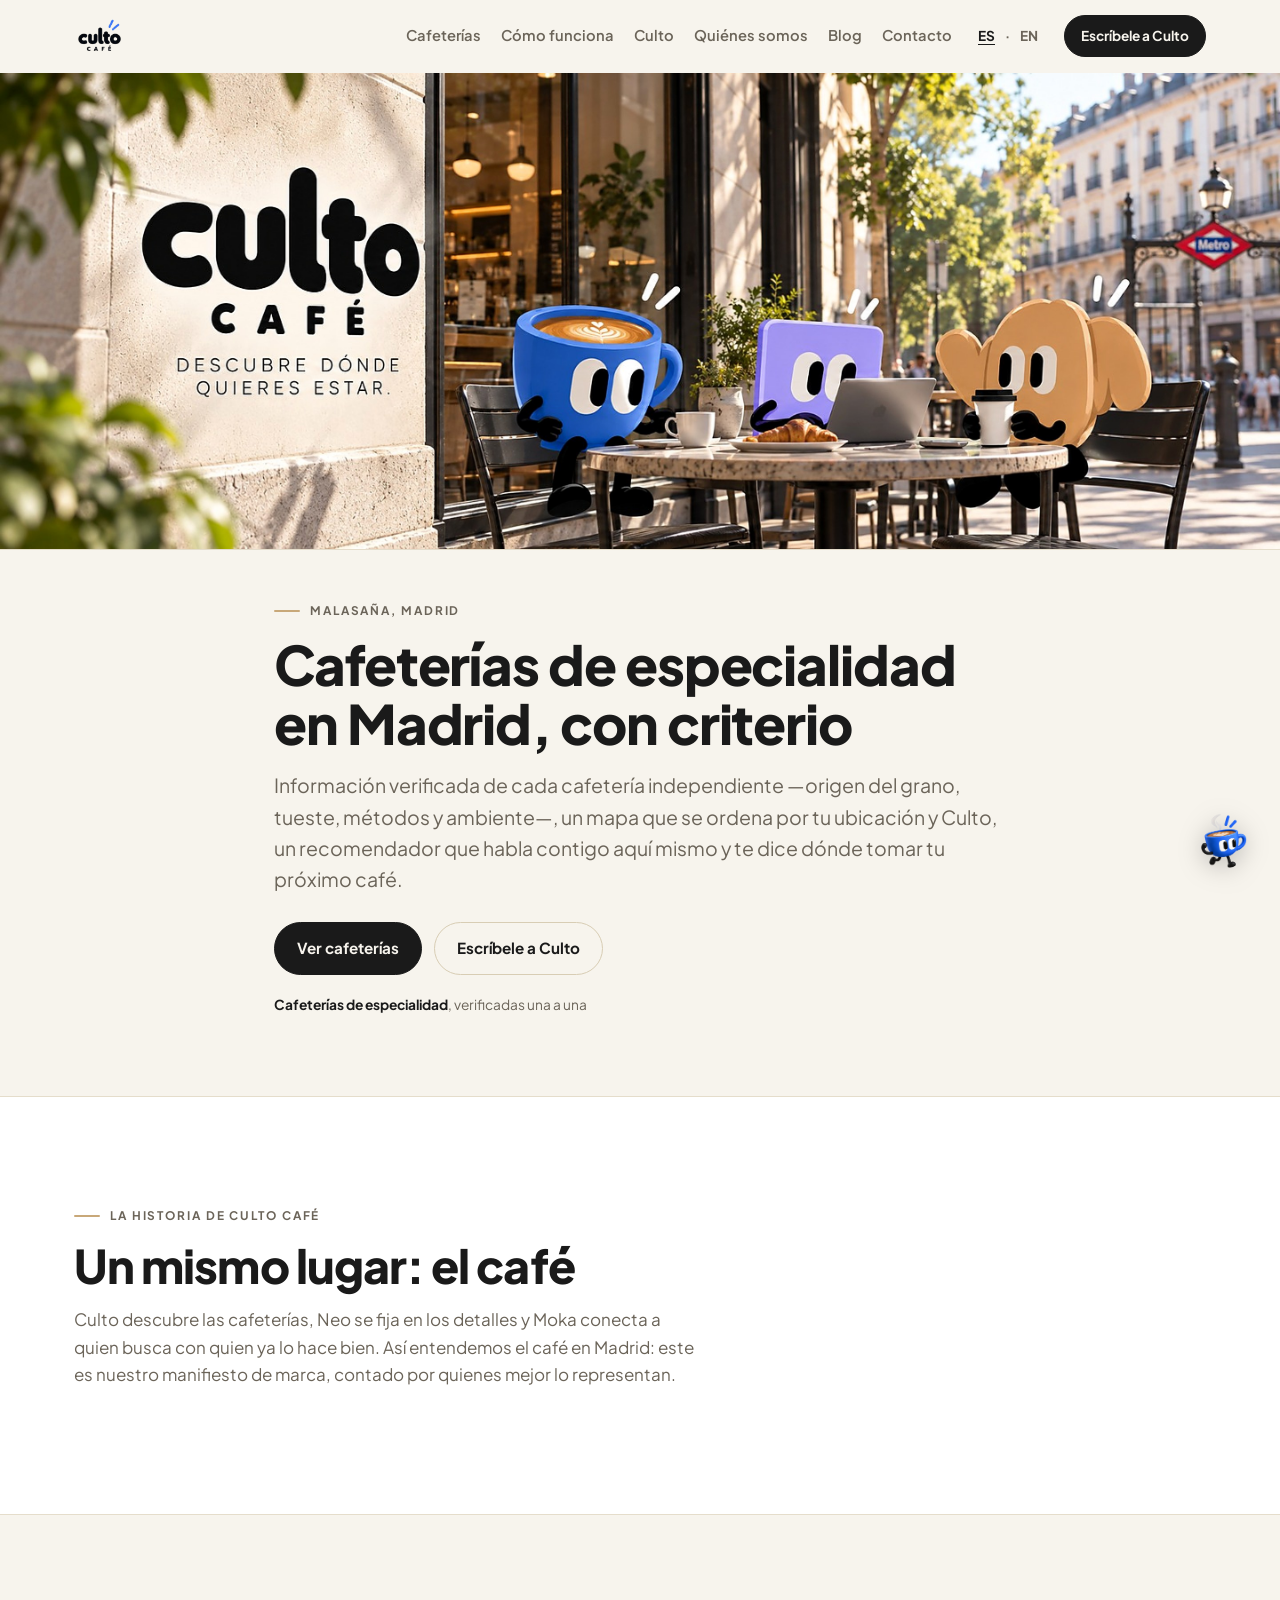
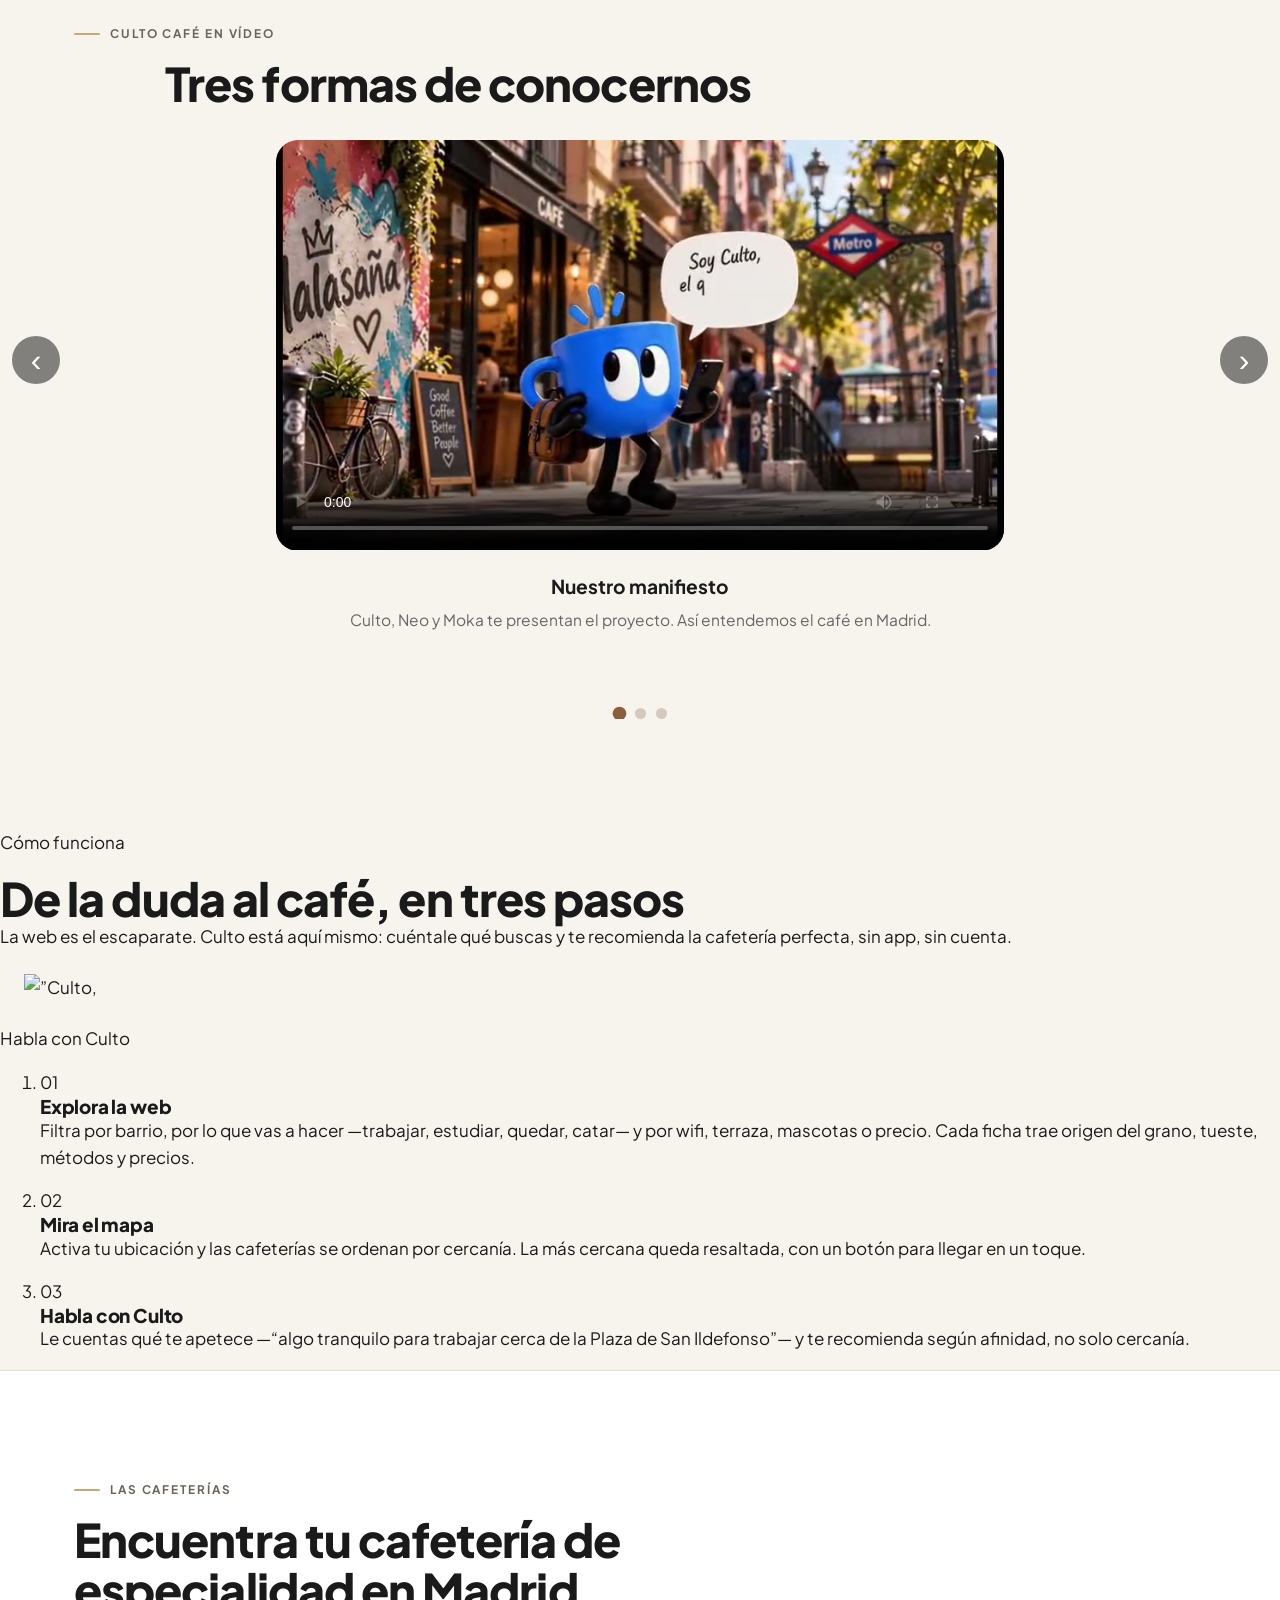
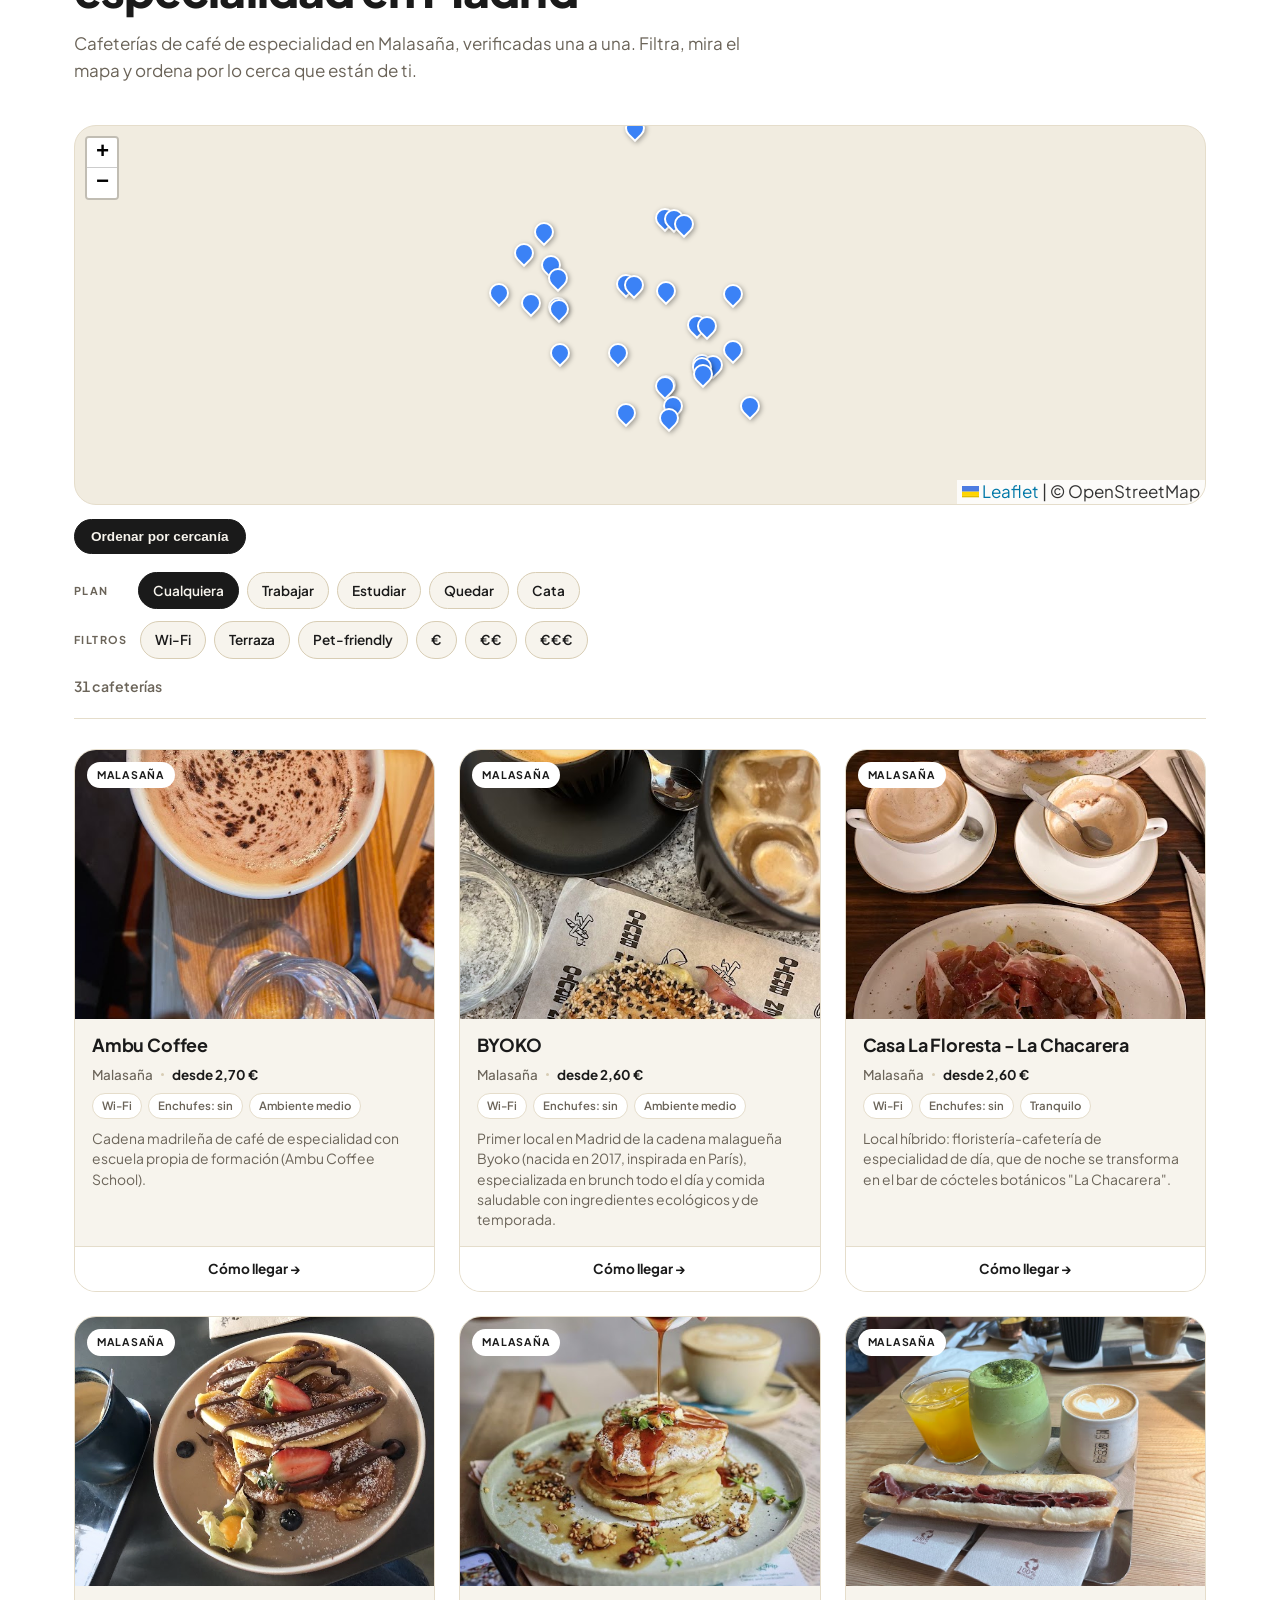
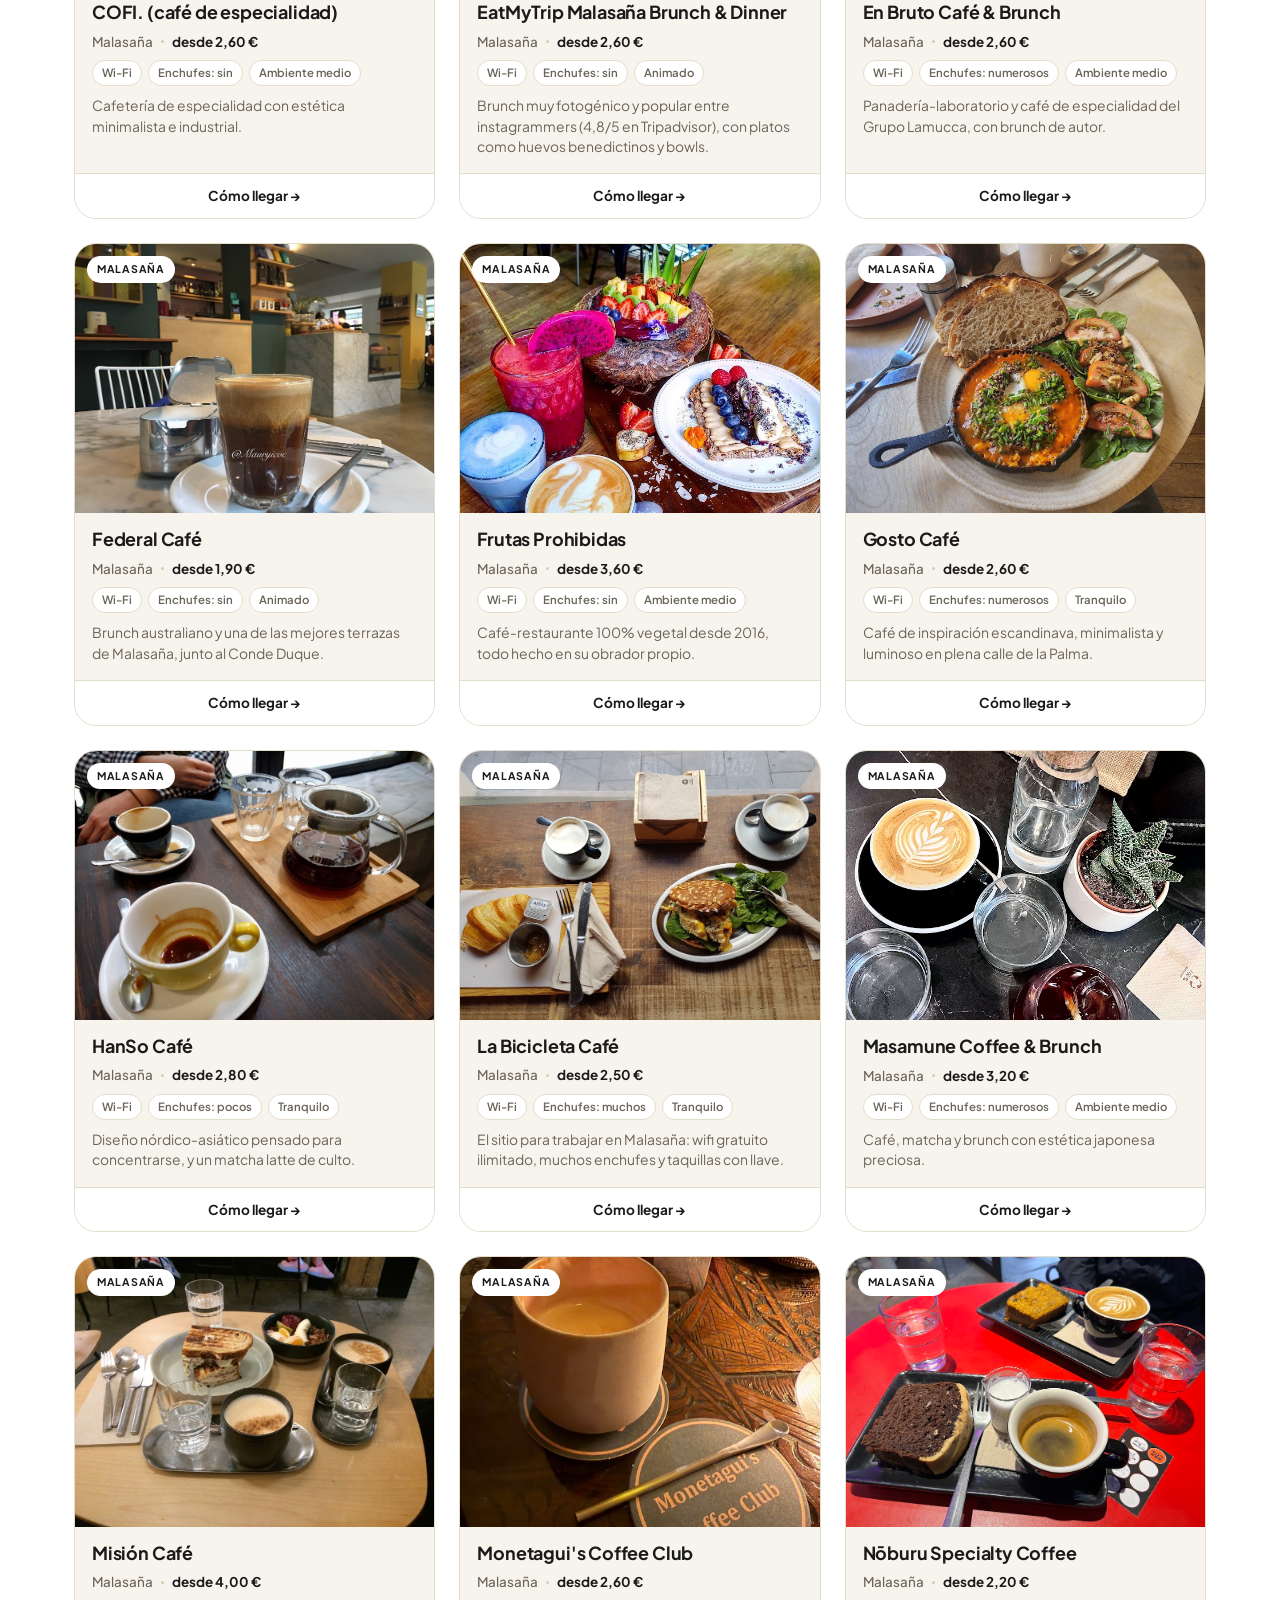
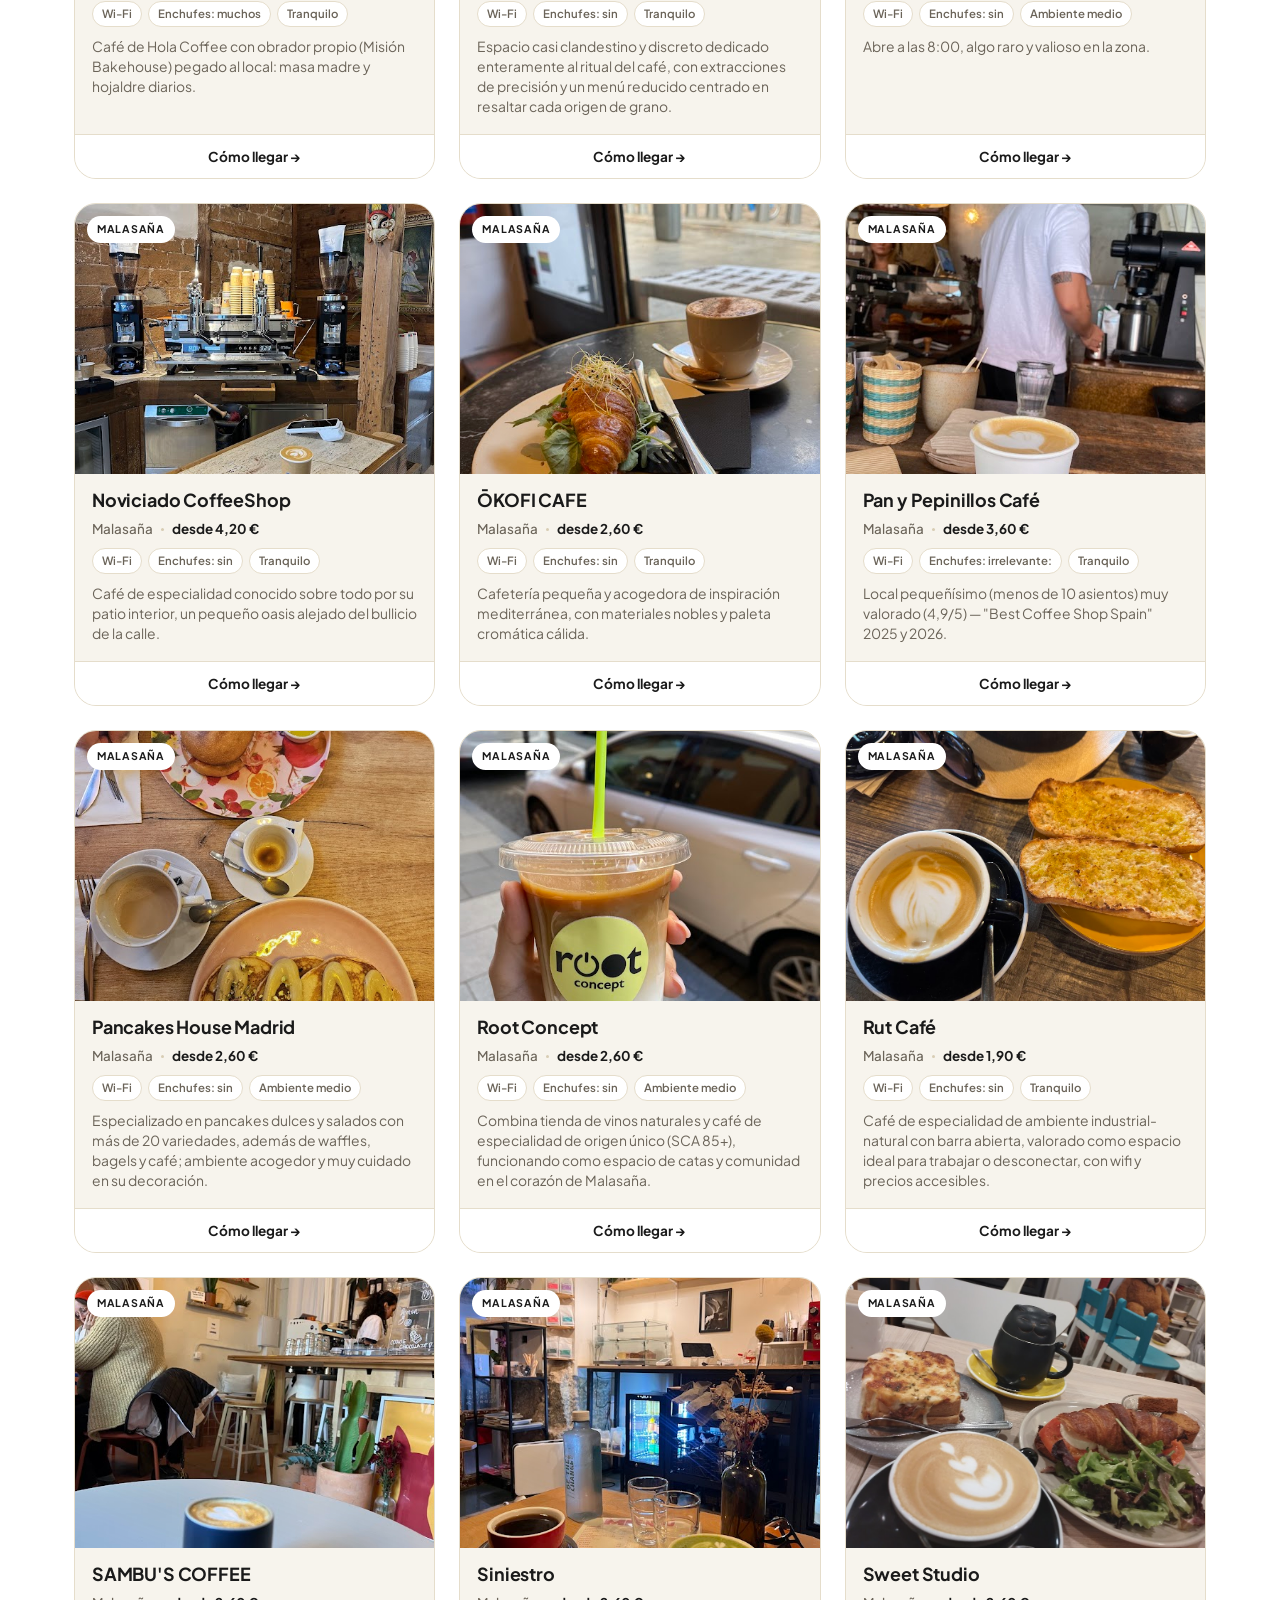
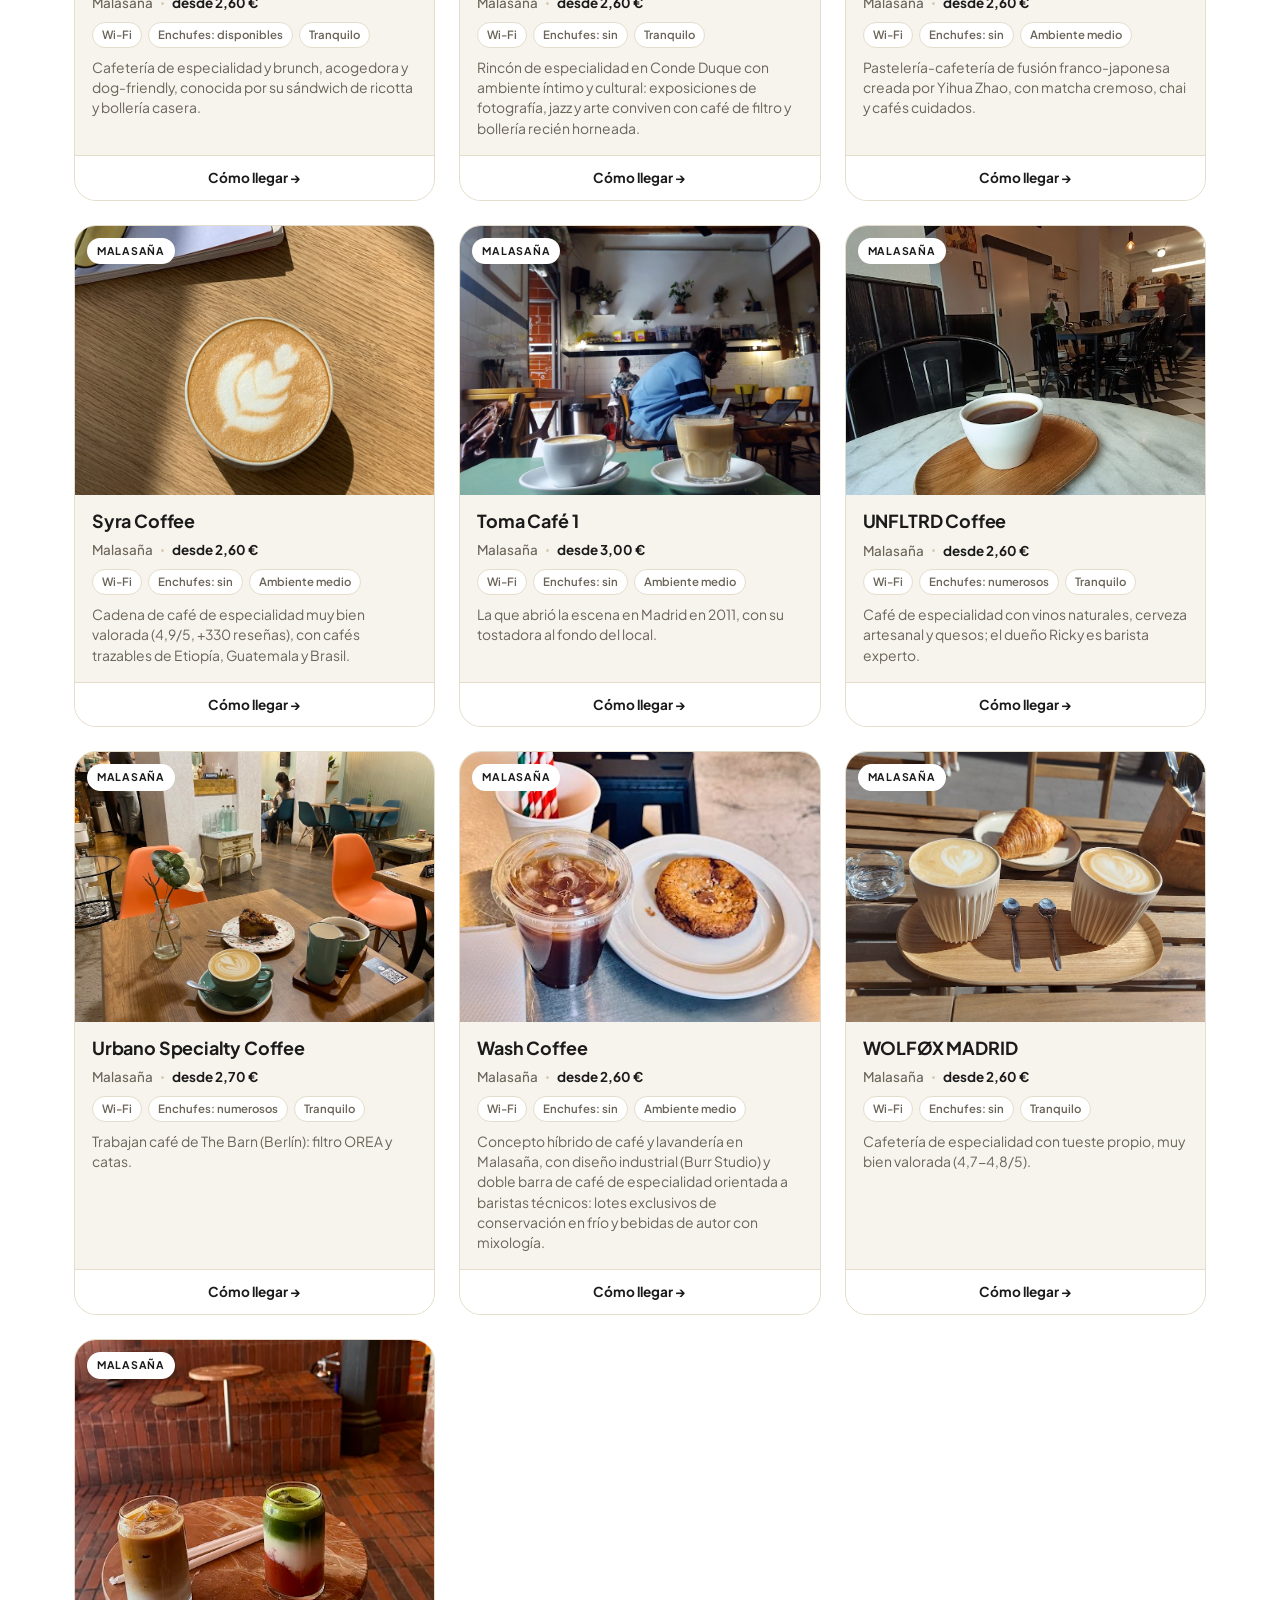
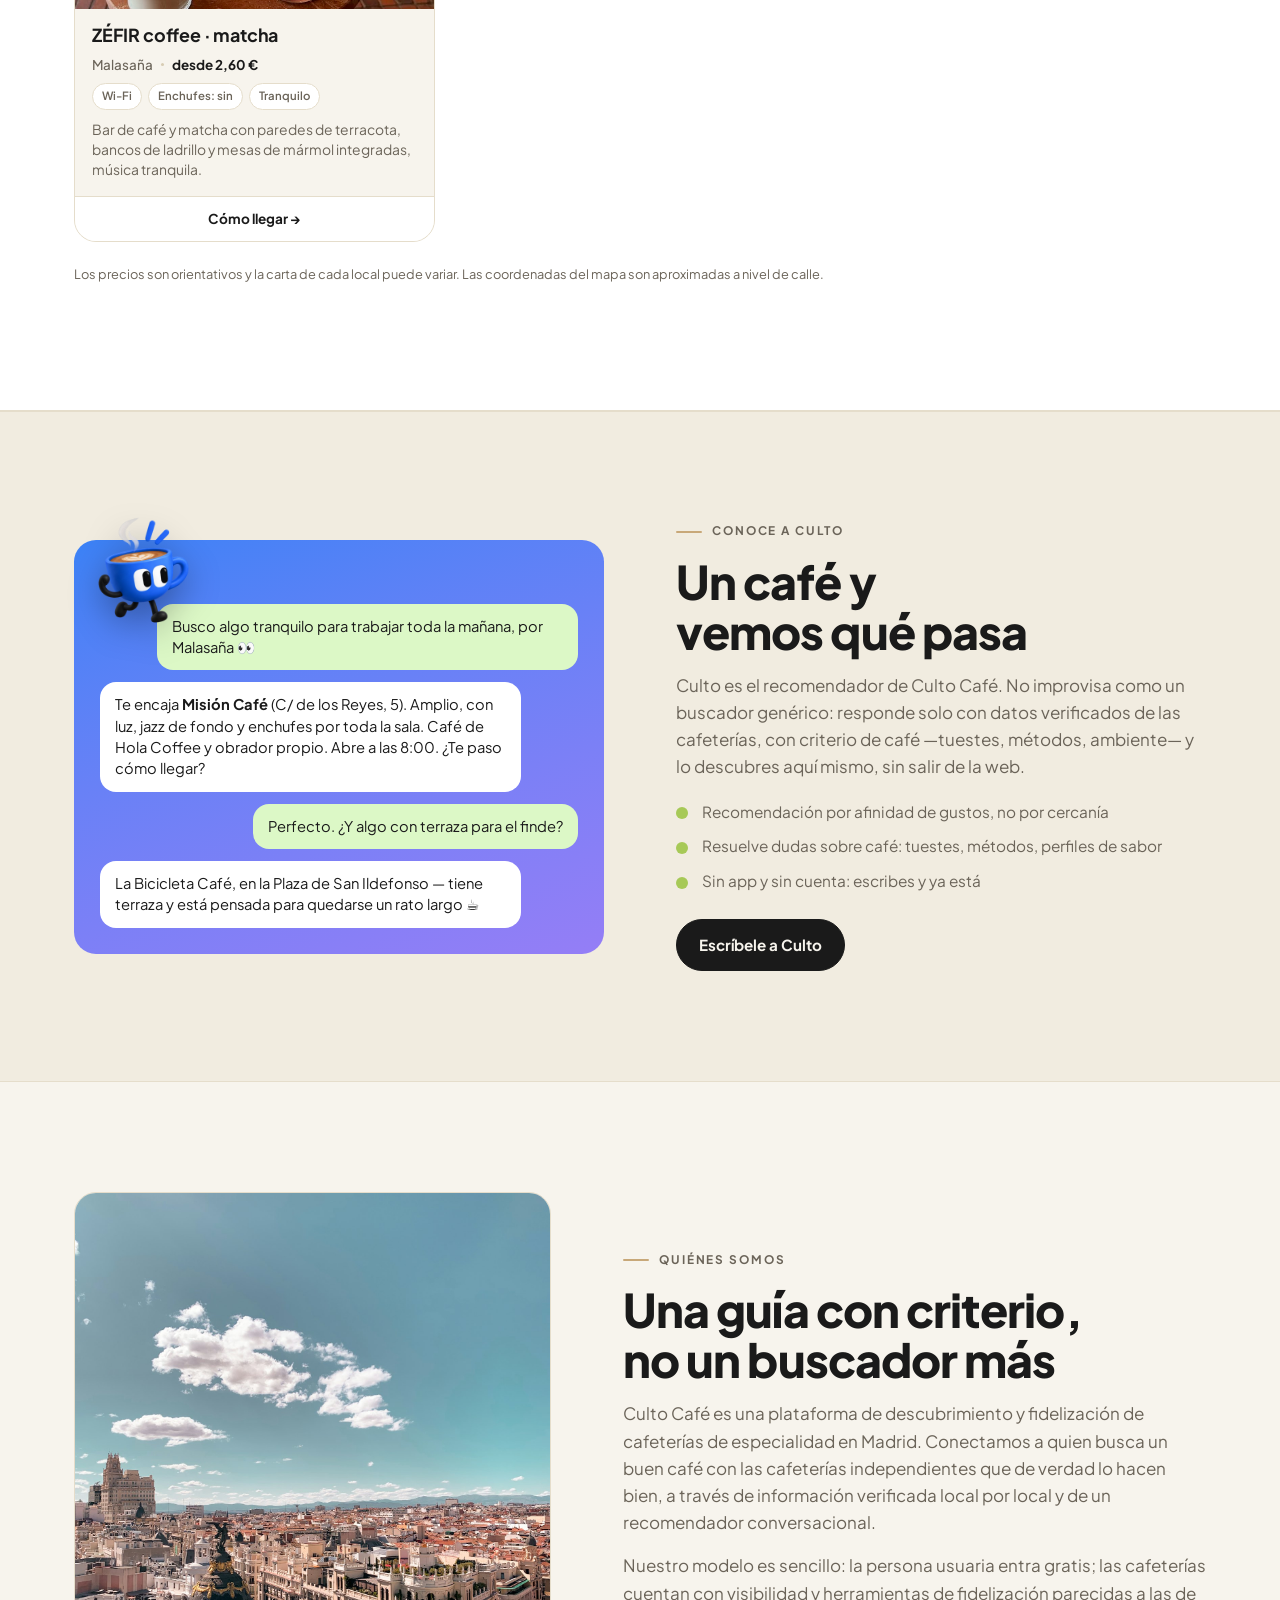
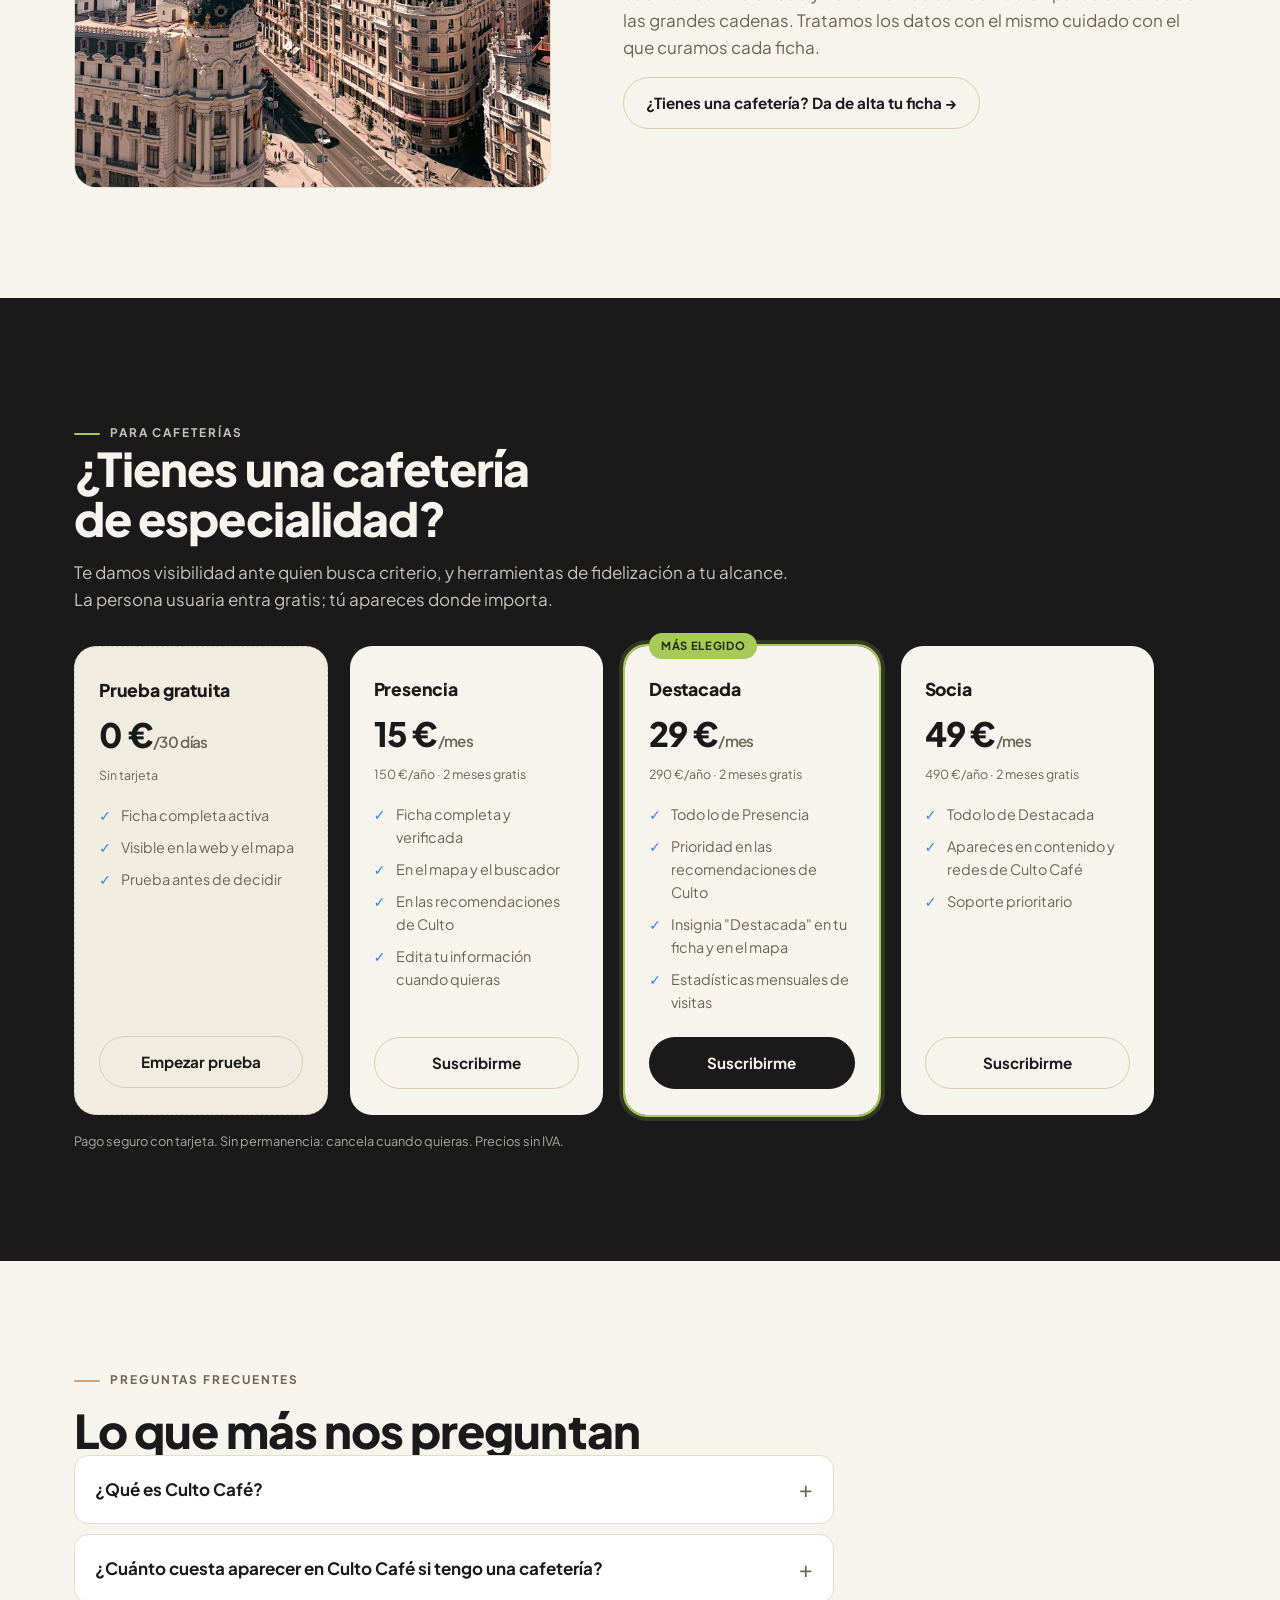
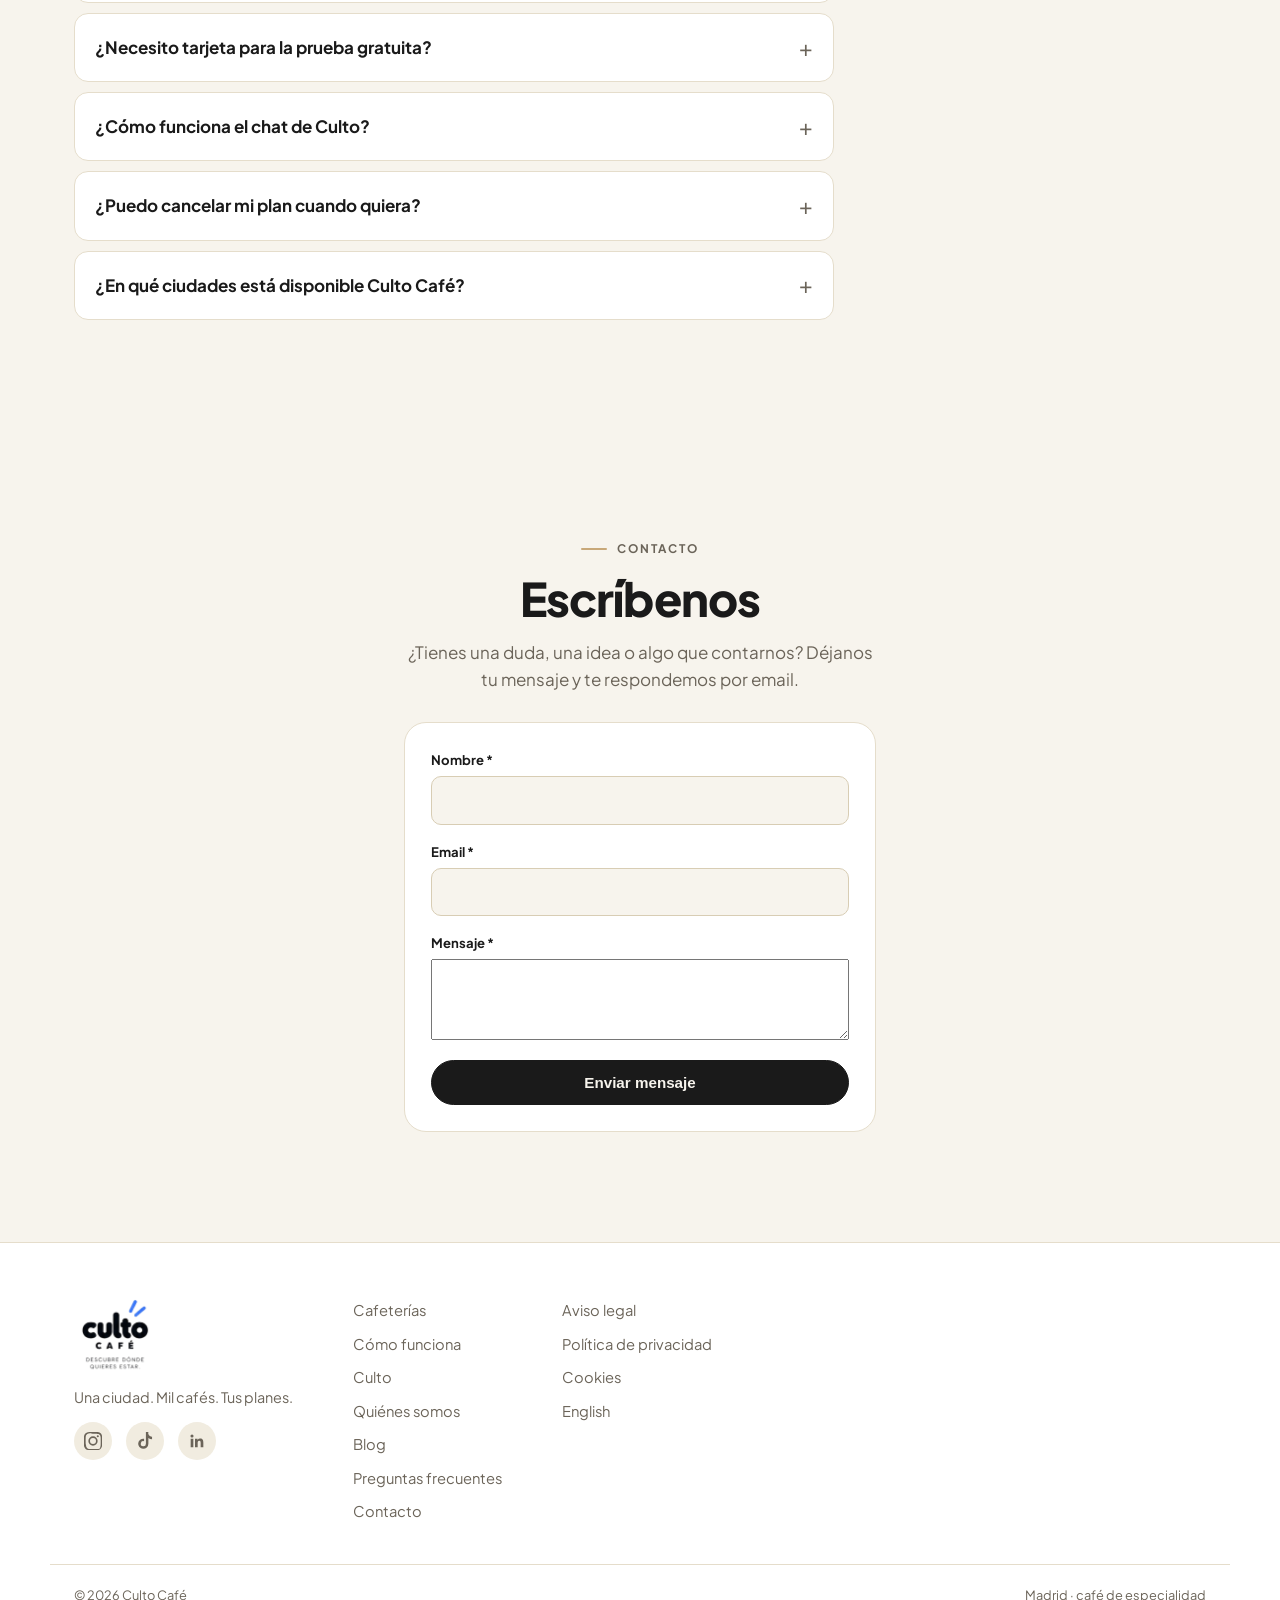
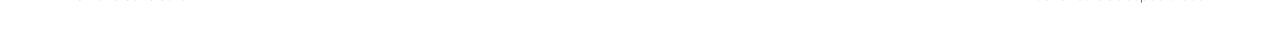
==== commit 71dfb433: "fix: Cómo funciona + orden vídeos + chat Culto con icono propio - Sección "Cómo funciona" con imagen" ====
--- a/index.html
+++ b/index.html
@@ -81,7 +81,7 @@
       <span aria-hidden="true">·</span>
       <a href="/en/" hreflang="en">EN</a>
     </div>
-    <a class="btn btn-sm" href="#culto">Escríbele a Culto</a>
+    <a class="btn btn-sm" href="#" onclick="window.abrirCultoChat&&window.abrirCultoChat(event)">Escríbele a Culto</a>
     <button class="nav-toggle" id="navToggle" aria-label="Abrir menú" aria-expanded="false"><span></span><span></span><span></span></button>
   </div>
 </header>
@@ -98,7 +98,7 @@
       <p class="hero-lead">Información verificada de cada cafetería independiente —origen del grano, tueste, métodos y ambiente—, un mapa que se ordena por tu ubicación y Culto, un recomendador que habla contigo aquí mismo y te dice dónde tomar tu próximo café.</p>
       <div class="hero-actions">
         <a class="btn" href="#cafeterias">Ver cafeterías</a>
-        <a class="btn btn-ghost" href="#culto">Escríbele a Culto</a>
+        <a class="btn btn-ghost" href="#" onclick="window.abrirCultoChat&&window.abrirCultoChat(event)">Escríbele a Culto</a>
       </div>
       <p class="hero-note"><strong>Cafeterías de especialidad</strong>, verificadas una a una</p>
     </div>
@@ -136,6 +136,19 @@
         <div class="vc-slide">
           <div class="vc-video-wrap">
             <video controls loop playsinline preload="metadata"
+                   poster="assets/video/poster-cancion.jpg"
+                   aria-label="Así funciona Culto Café"
+                   style="width:100%;border-radius:var(--radio-lg);display:block">
+              <source src="assets/video/culto-cancion.mp4" type="video/mp4">
+            </video>
+            <p class="vc-label">Así funciona Culto</p>
+            <p class="vc-desc">Culto, Neo y Moka te muestran cómo funciona la plataforma por dentro.</p>
+          </div>
+        </div>
+
+        <div class="vc-slide">
+          <div class="vc-video-wrap">
+            <video controls loop playsinline preload="metadata"
                    poster="assets/video/poster-personajes.jpg"
                    aria-label="La canción de Culto Café"
                    style="width:100%;border-radius:var(--radio-lg);display:block">
@@ -146,19 +159,6 @@
           </div>
         </div>
 
-        <div class="vc-slide">
-          <div class="vc-video-wrap">
-            <video controls loop playsinline preload="metadata"
-                   poster="assets/video/poster-cancion.jpg"
-                   aria-label="Así funciona Culto Café"
-                   style="width:100%;border-radius:var(--radio-lg);display:block">
-              <source src="assets/video/culto-cancion.mp4" type="video/mp4">
-            </video>
-            <p class="vc-label">Así funciona Culto</p>
-            <p class="vc-desc">Culto, Neo y Moka te muestran cómo funciona la plataforma por dentro.</p>
-          </div>
-        </div>
-
       </div>
       <button class="vc-btn vc-prev" id="vcPrev" aria-label="Vídeo anterior">&#8249;</button>
       <button class="vc-btn vc-next" id="vcNext" aria-label="Vídeo siguiente">&#8250;</button>
@@ -170,18 +170,21 @@
     </div>
   </section>
 
-  <section class="section como" id="como">
+  <section class=”section como” id=”como”>
     <div class=”wrap como-grid”>
       <div class=”como-intro”>
         <p class=”eyebrow”>Cómo funciona</p>
         <h2 class=”balance”>De la duda al café, en tres pasos</h2>
-        <p>La web es el escaparate. Culto está aquí mismo: habla con él directamente en la página, sin instalar nada.</p>
-        <a class=”btn” href=”#culto”>Habla con Culto</a>
+        <p>La web es el escaparate. Culto está aquí mismo: cuéntale qué buscas y te recomienda la cafetería perfecta, sin app, sin cuenta.</p>
+        <div class=”como-culto-img”>
+          <img src=”assets/img/culto.png” alt=”Culto, tu recomendador de cafeterías” style=”max-width:220px;width:100%;display:block;margin:24px auto 0”>
+        </div>
+        <a class=”btn” href=”#” onclick=”window.abrirCultoChat&&window.abrirCultoChat(event)” style=”margin-top:24px”>Habla con Culto</a>
       </div>
       <ol class=”pasos”>
         <li><span class=”paso-num”>01</span><h3>Explora la web</h3><p>Filtra por barrio, por lo que vas a hacer —trabajar, estudiar, quedar, catar— y por wifi, terraza, mascotas o precio. Cada ficha trae origen del grano, tueste, métodos y precios.</p></li>
         <li><span class=”paso-num”>02</span><h3>Mira el mapa</h3><p>Activa tu ubicación y las cafeterías se ordenan por cercanía. La más cercana queda resaltada, con un botón para llegar en un toque.</p></li>
-        <li><span class=”paso-num”>03</span><h3>Habla con Culto, aquí mismo</h3><p>Le cuentas qué te apetece —“algo tranquilo para trabajar cerca de la Plaza de San Ildefonso”— y te recomienda según afinidad, no solo cercanía.</p></li>
+        <li><span class=”paso-num”>03</span><h3>Habla con Culto</h3><p>Le cuentas qué te apetece —“algo tranquilo para trabajar cerca de la Plaza de San Ildefonso”— y te recomienda según afinidad, no solo cercanía.</p></li>
       </ol>
     </div>
   </section>
@@ -248,7 +251,7 @@
           <li>Resuelve dudas sobre café: tuestes, métodos, perfiles de sabor</li>
           <li>Sin app y sin cuenta: escribes y ya está</li>
         </ul>
-        <a class="btn" href="#" id="btnCulto" aria-label="Abrir chat con Culto">Escríbele a Culto</a>
+        <a class="btn" href="#" onclick="window.abrirCultoChat&&window.abrirCultoChat(event)" aria-label="Abrir chat con Culto">Escríbele a Culto</a>
       </div>
     </div>
   </section>
@@ -524,47 +527,62 @@
 })();
 </script>
 
-<!-- n8n Chat — burbuja flotante con estilo de marca -->
+<!-- n8n Chat — burbuja flotante Culto -->
 <link href="https://cdn.jsdelivr.net/npm/@n8n/chat/dist/style.css" rel="stylesheet" />
 <style>
   :root {
     --chat--color-primary: #1a1a1a;
-    --chat--color-secondary: #A7C957;
-    --chat--toggle--background: transparent;
-    --chat--toggle--hover--background: transparent;
-    --chat--toggle--active--background: transparent;
-    --chat--toggle--color: #ffffff;
+    --chat--color-secondary: #c8a97e;
+    --chat--toggle--background: #1a1a1a;
+    --chat--toggle--hover--background: #333;
+    --chat--toggle--active--background: #333;
+    --chat--toggle--color: #fff;
     --chat--toggle--size: 68px;
-    --chat--window--width: 400px;
-    --chat--window--height: 600px;
-    --chat--header--background: #1A1A1A;
-    --chat--header--color: #F7F4ED;
-    --chat--body--background: #F7F4ED;
-    --chat--message--bot--background: #ffffff;
+    --chat--window--width: 380px;
+    --chat--window--height: 580px;
+    --chat--header--background: #1a1a1a;
+    --chat--header--color: #f7f4ed;
+    --chat--body--background: #f7f4ed;
+    --chat--message--bot--background: #fff;
+    --chat--message--bot--color: #1a1a1a;
     --chat--message--user--background: #1a1a1a;
-    --chat--message--user--color: #ffffff;
+    --chat--message--user--color: #fff;
     --chat--font-family: 'Plus Jakarta Sans', system-ui, sans-serif;
   }
-  /* Icono de Culto en la burbuja */
+  /* Reemplaza el botón flotante con el personaje Culto */
+  #culto-toggle-btn {
+    position: fixed;
+    bottom: 20px;
+    right: 20px;
+    width: 72px;
+    height: 72px;
+    background: none;
+    border: none;
+    cursor: pointer;
+    padding: 0;
+    z-index: 9999;
+    filter: drop-shadow(0 4px 12px rgba(0,0,0,.25));
+    transition: transform .2s;
+  }
+  #culto-toggle-btn:hover { transform: scale(1.08); }
+  #culto-toggle-btn img { width: 100%; height: 100%; object-fit: contain; }
+  /* Oculta el botón flotante por defecto de n8n */
   .n8n-chat .chat-window-toggle,
-  #n8n-chat .chat-window-toggle,
-  div[class*="n8n-chat"] button[class*="toggle"] {
-    background-color: transparent !important;
-    background-image: url('assets/img/culto.png') !important;
-    background-size: contain !important;
-    background-position: center !important;
-    background-repeat: no-repeat !important;
-    box-shadow: none !important;
-  }
-  div[class*="n8n-chat"] button[class*="toggle"] svg { display: none !important; }
+  div[class*="n8n-chat"] button[class*="toggle"] { display: none !important; }
 </style>
+
+<!-- Botón personalizado de Culto -->
+<button id="culto-toggle-btn" aria-label="Abrir chat con Culto" title="Habla con Culto">
+  <img src="assets/img/culto.png" alt="Culto">
+</button>
+
 <script type="module">
   import { createChat } from 'https://cdn.jsdelivr.net/npm/@n8n/chat/dist/chat.bundle.es.js';
 
   createChat({
     webhookUrl: 'https://adopterlabenv.app.n8n.cloud/webhook/b889cd17-d04e-45ef-b77f-e71dab22a5b3/chat',
     mode: 'window',
-    showWelcomeScreen: true,
+    showWelcomeScreen: false,
     initialMessages: [
       '¡Hola! Soy Culto 👋',
       '¿Buscas un café en Malasaña? Cuéntame qué necesitas: trabajar, estudiar, quedar con amigos, ir con tu mascota... y te recomiendo el lugar perfecto.'
@@ -580,45 +598,21 @@
     }
   });
 
-  // Función global para abrir el chat
-  function abrirCultoChat(e) {
+  // Expone la función globalmente para que funcionen los onclick de todos los botones
+  window.abrirCultoChat = function(e) {
     if (e) e.preventDefault();
-    // Espera a que el widget esté listo si todavía no está
-    var intento = 0;
-    var abrir = function() {
-      var toggle = document.querySelector('button[class*="toggle"]');
-      if (toggle) { toggle.click(); }
-      else if (intento++ < 10) { setTimeout(abrir, 300); }
+    var intentos = 0;
+    var intentar = function() {
+      var btn = document.querySelector('button[class*="toggle"]');
+      if (btn) { btn.click(); }
+      else if (intentos++ < 15) { setTimeout(intentar, 200); }
     };
-    abrir();
-  }
-
-  // Aplica el icono de Culto a la burbuja cuando el widget esté en el DOM
-  var observer = new MutationObserver(function() {
-    var toggle = document.querySelector('button[class*="toggle"]');
-    if (toggle) {
-      toggle.style.backgroundImage = "url('assets/img/culto.png')";
-      toggle.style.backgroundSize = 'contain';
-      toggle.style.backgroundPosition = 'center';
-      toggle.style.backgroundRepeat = 'no-repeat';
-      toggle.style.backgroundColor = 'transparent';
-      toggle.style.boxShadow = 'none';
-      var svg = toggle.querySelector('svg');
-      if (svg) svg.style.display = 'none';
-      observer.disconnect();
-    }
-  });
-  observer.observe(document.body, { childList: true, subtree: true });
-
-  // Conecta TODOS los botones "Escríbele a Culto" al chat
-  document.addEventListener('DOMContentLoaded', function() {
-    document.querySelectorAll('[id="btnCulto"], .btn-wa, .culto-chat-trigger').forEach(function(btn) {
-      btn.addEventListener('click', abrirCultoChat);
-    });
-    // Hero y header: botones que apuntan a #culto
-    document.querySelectorAll('a[href="#culto"]').forEach(function(btn) {
-      btn.addEventListener('click', abrirCultoChat);
-    });
+    intentar();
+  };
+
+  // Botón personalizado de Culto conectado al chat
+  document.getElementById('culto-toggle-btn').addEventListener('click', function() {
+    window.abrirCultoChat();
   });
 </script>
 
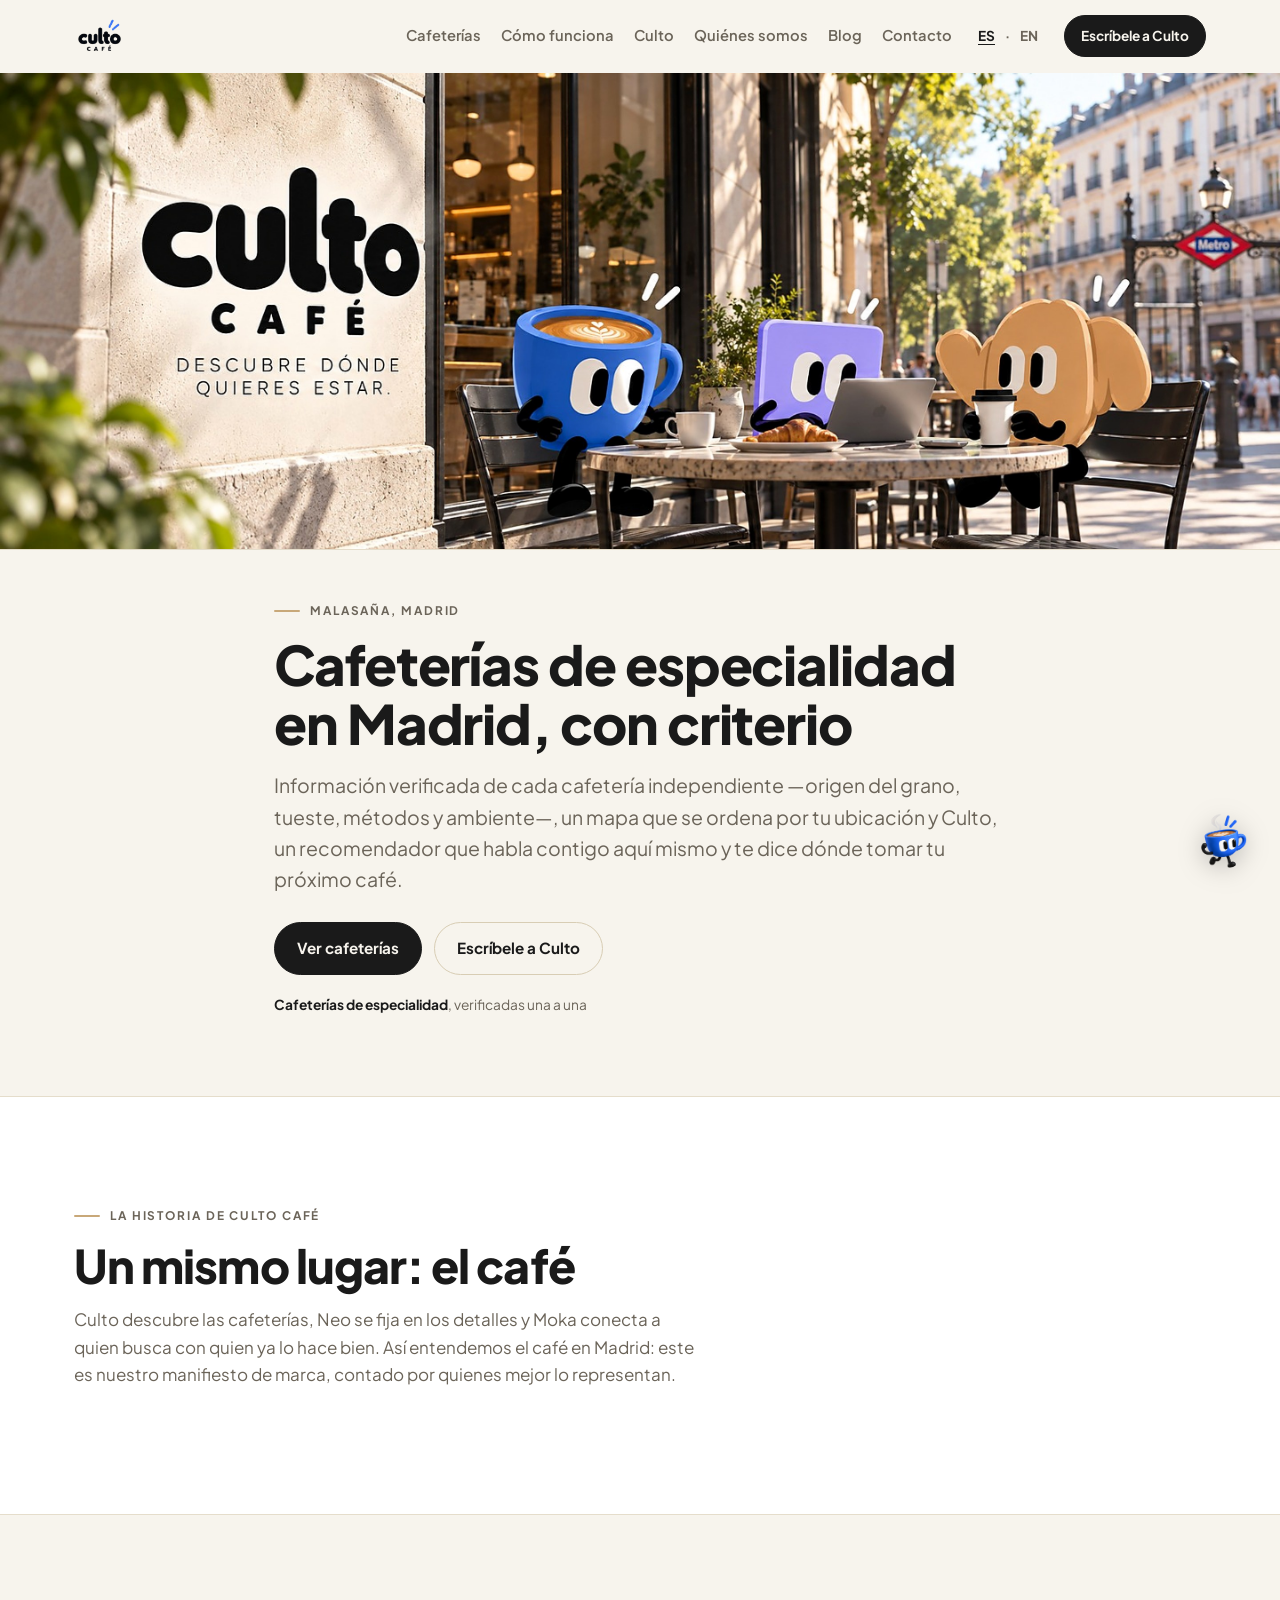
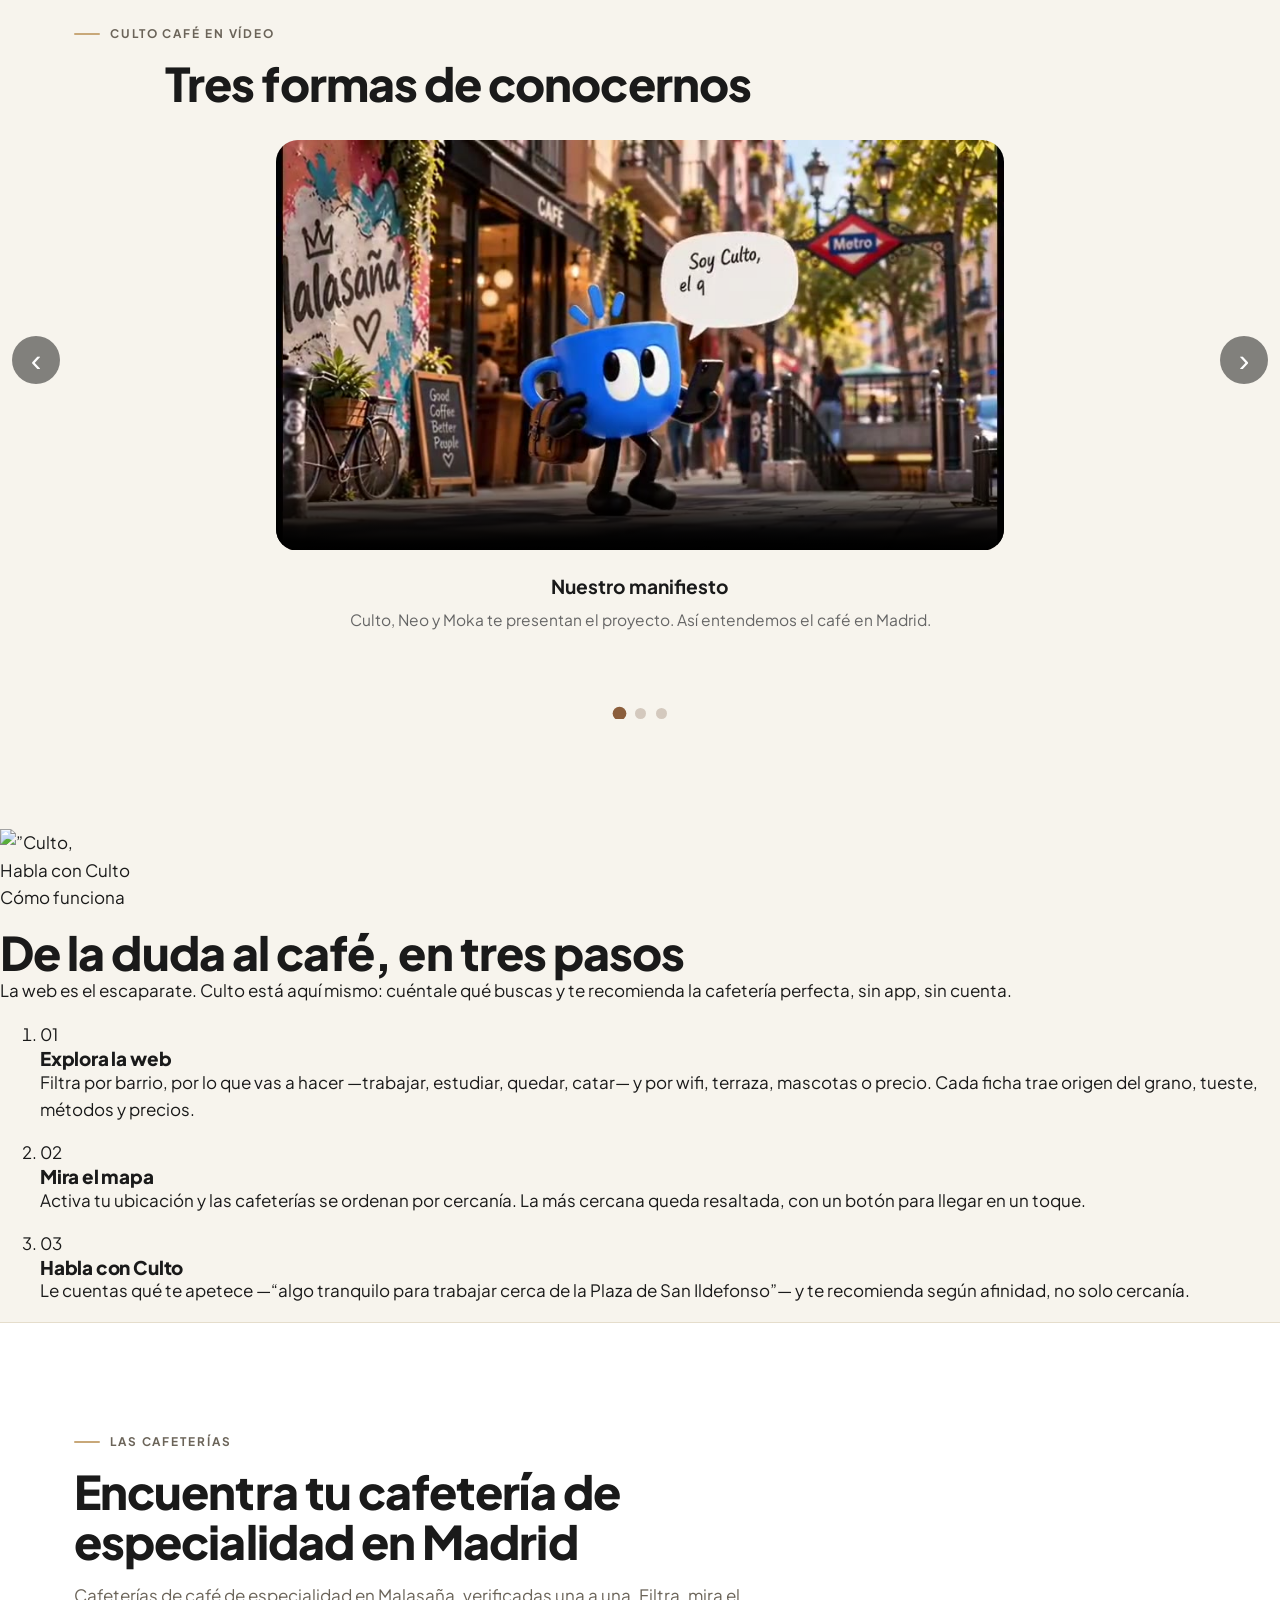
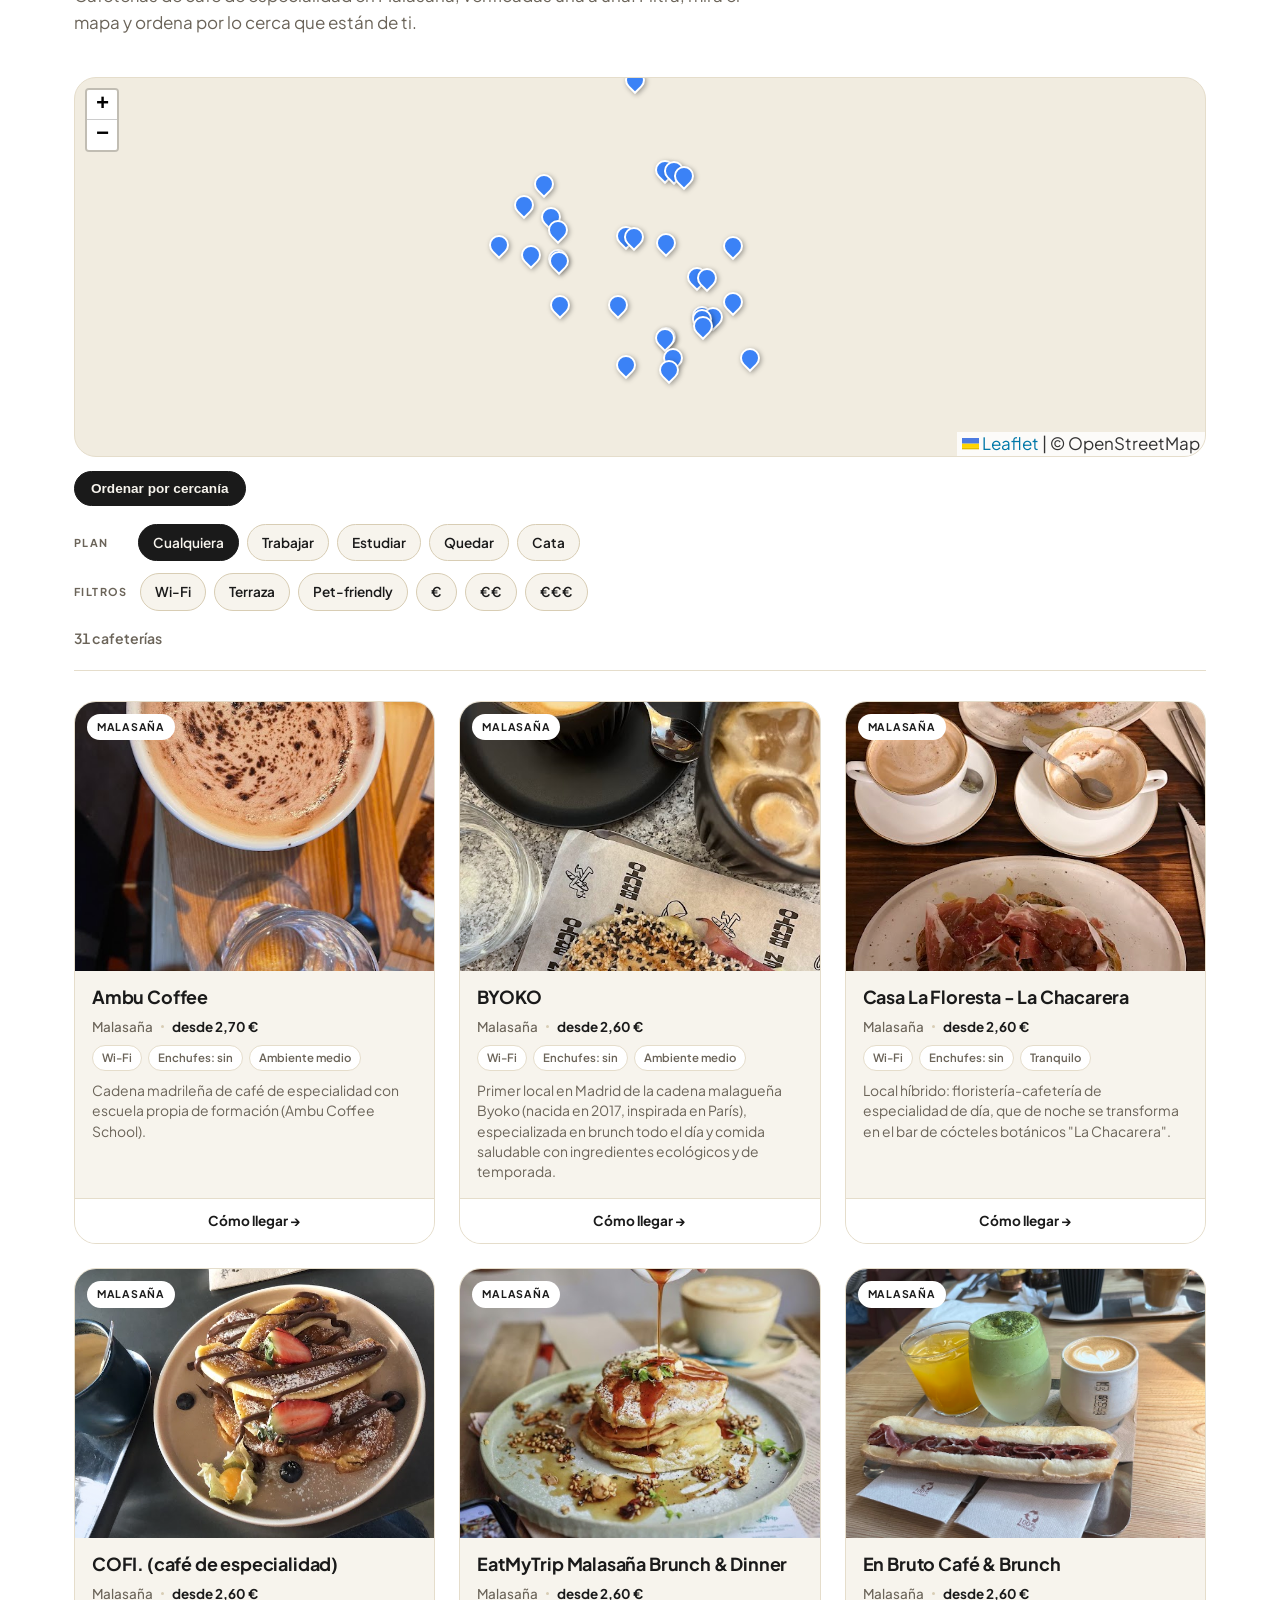
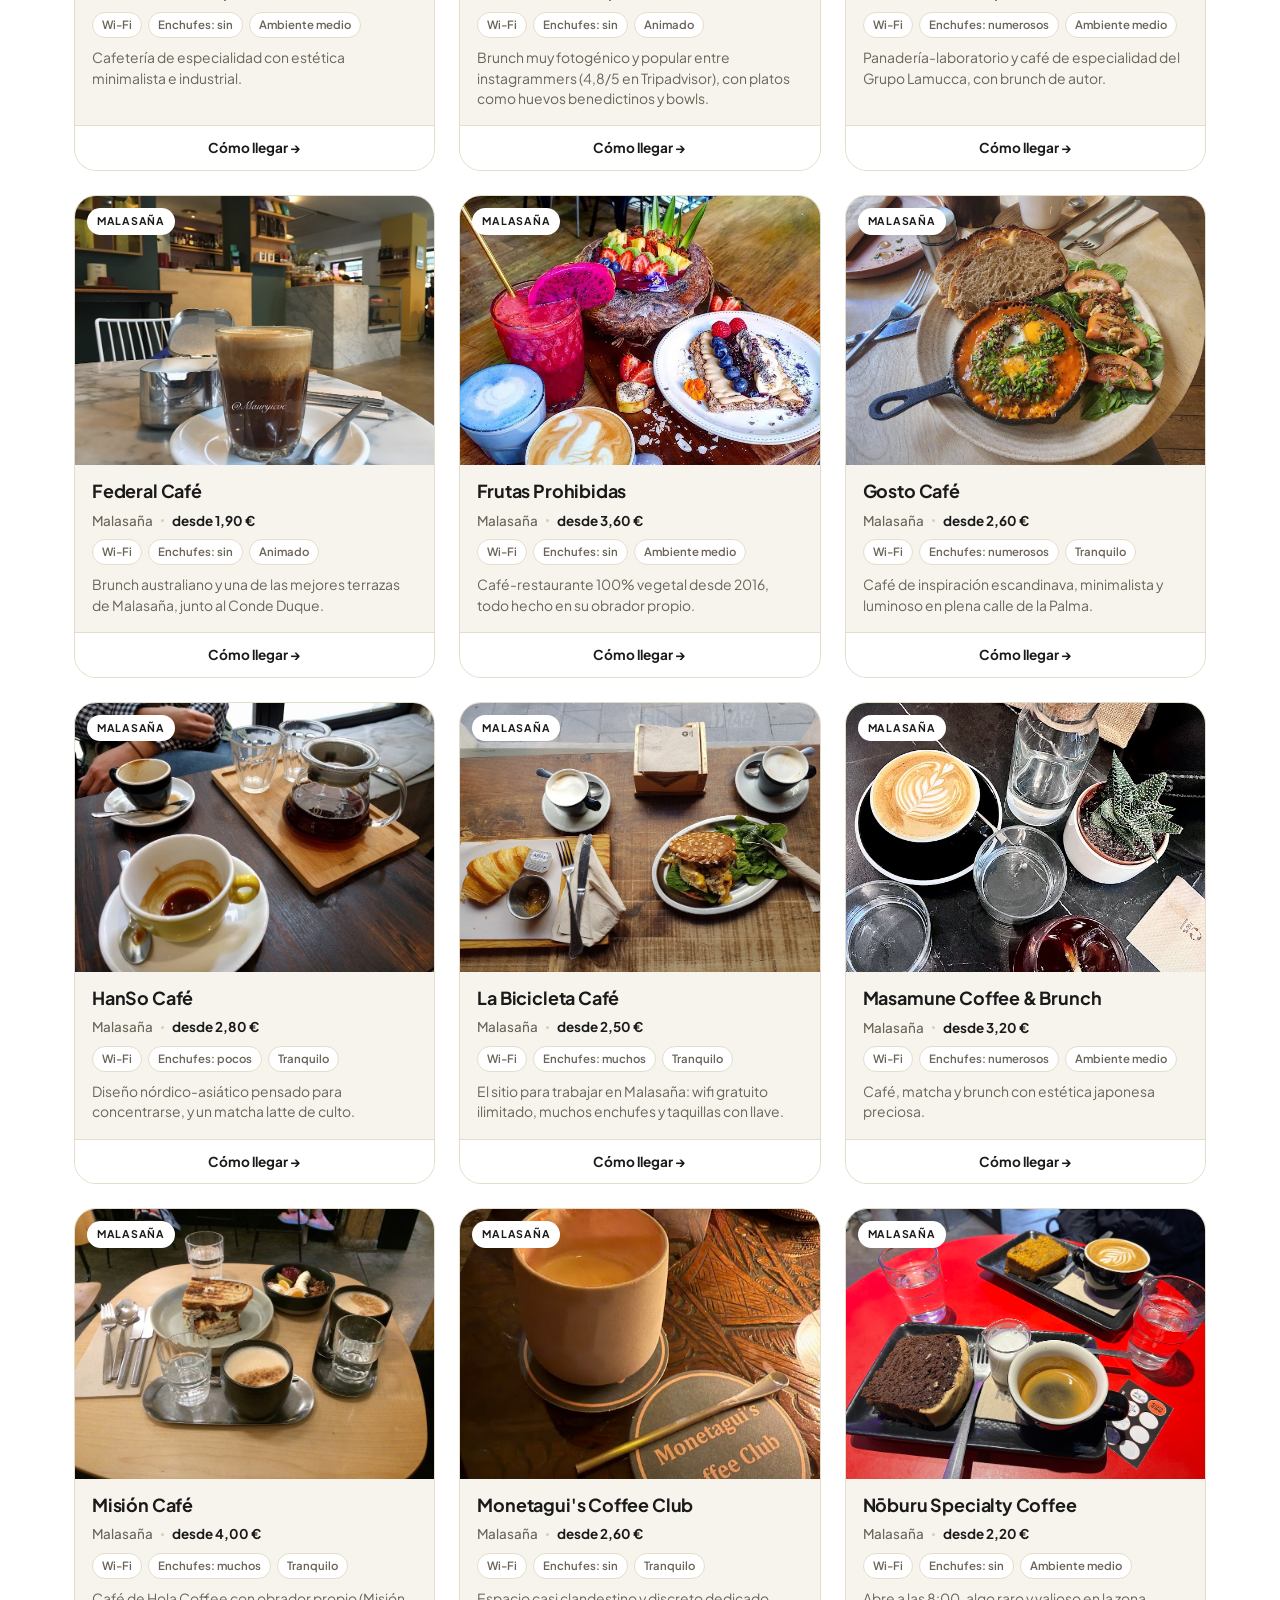
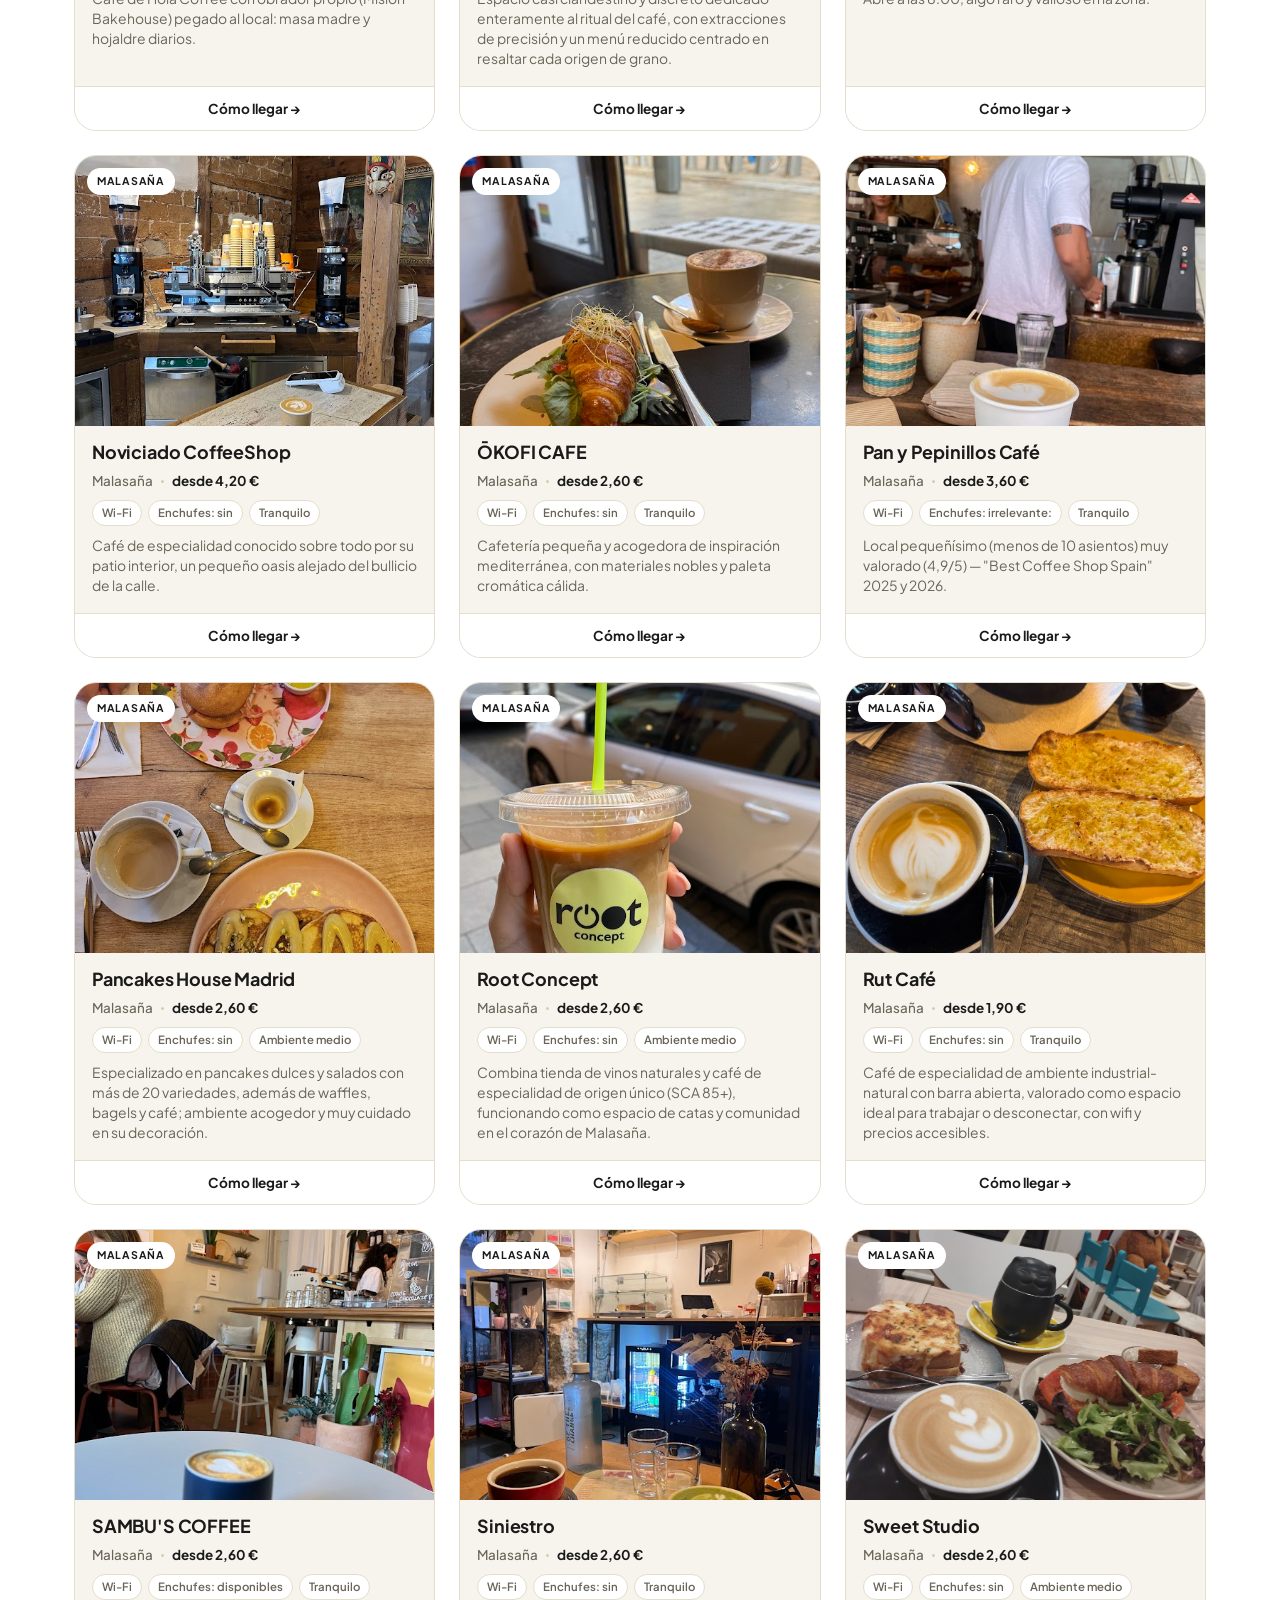
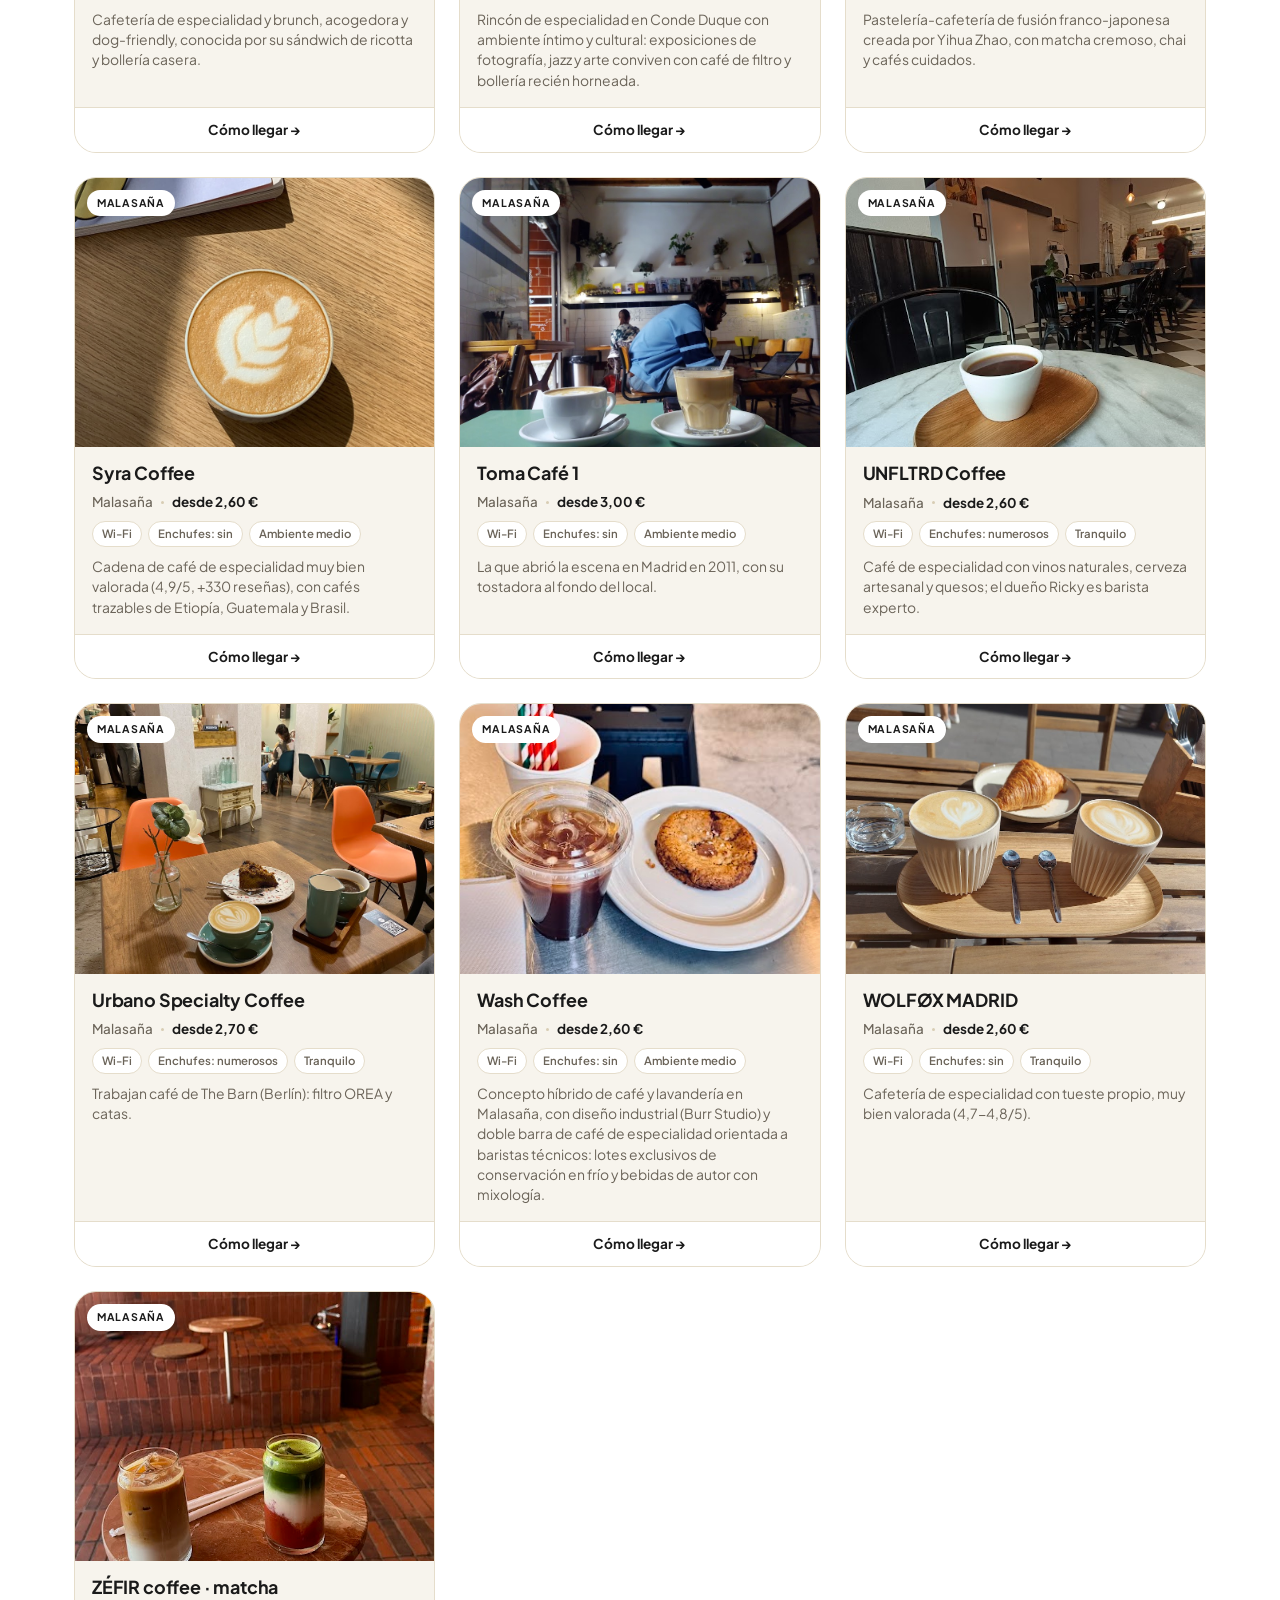
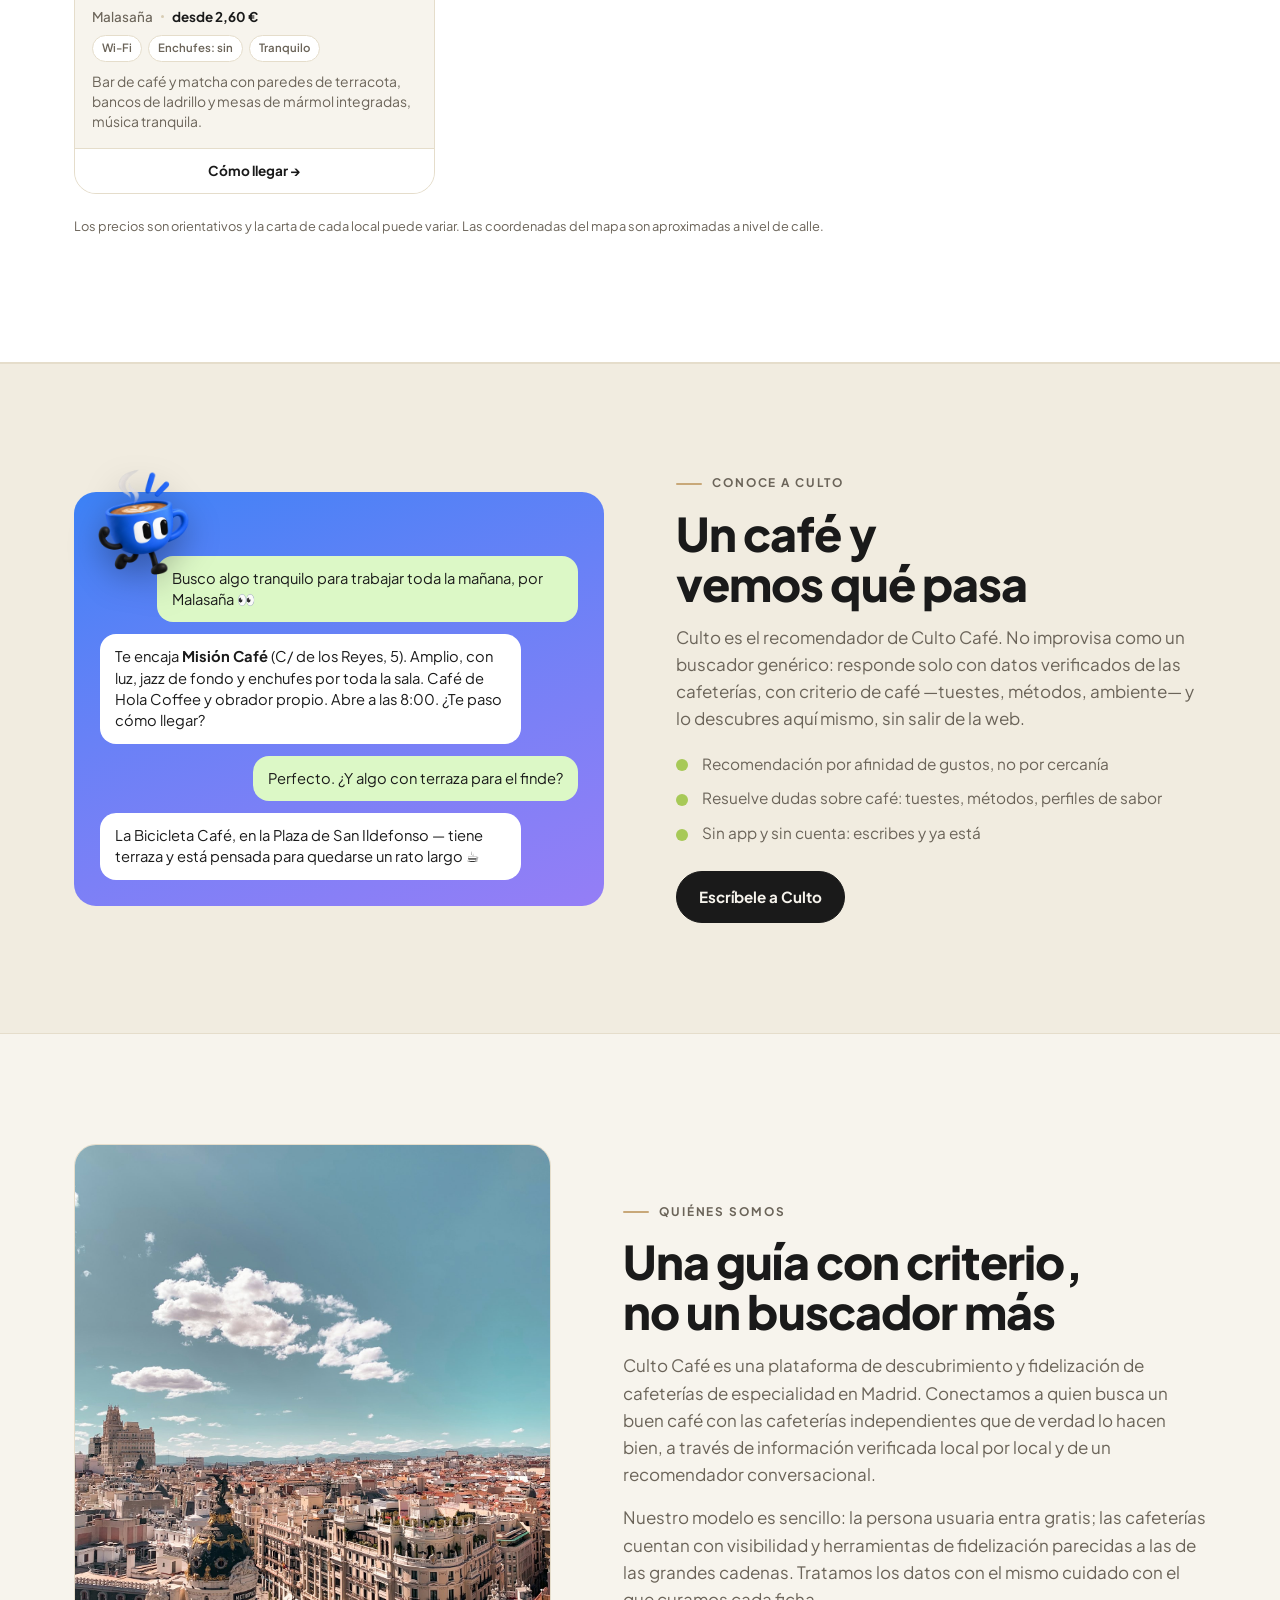
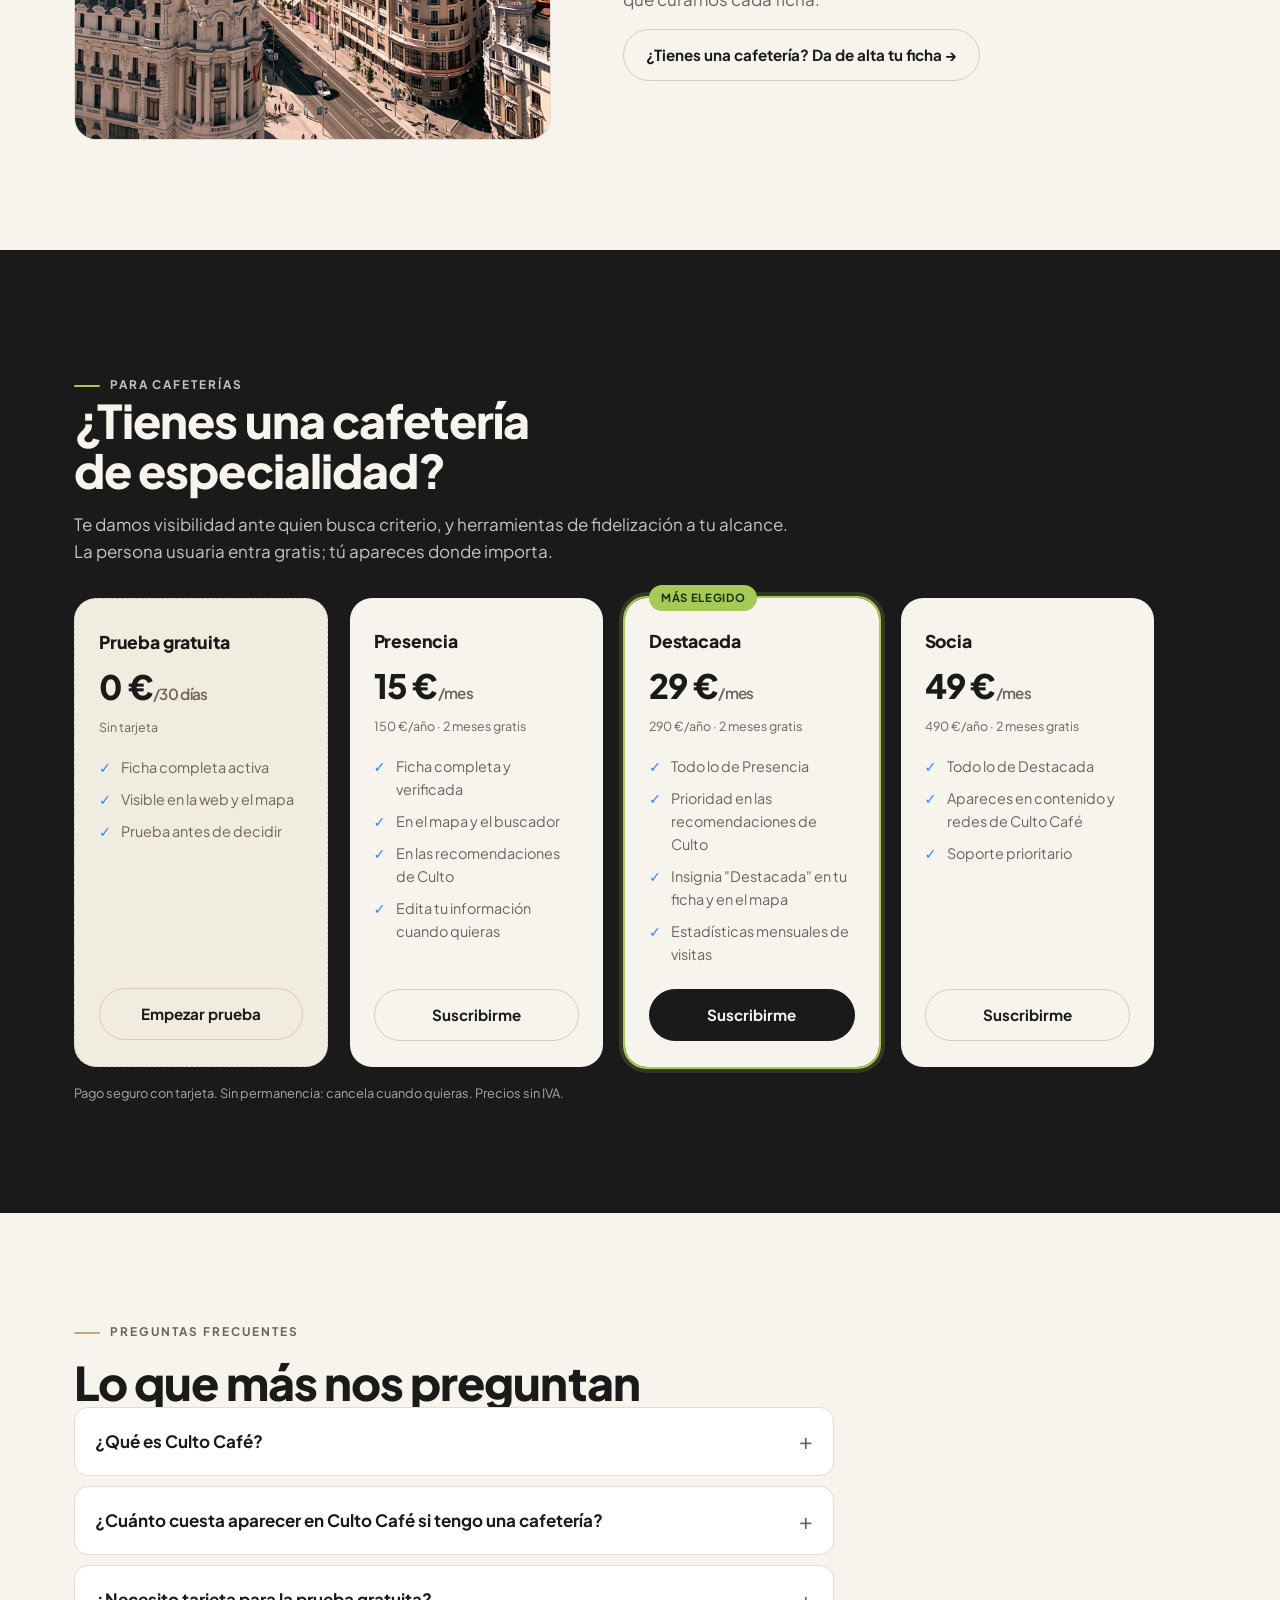
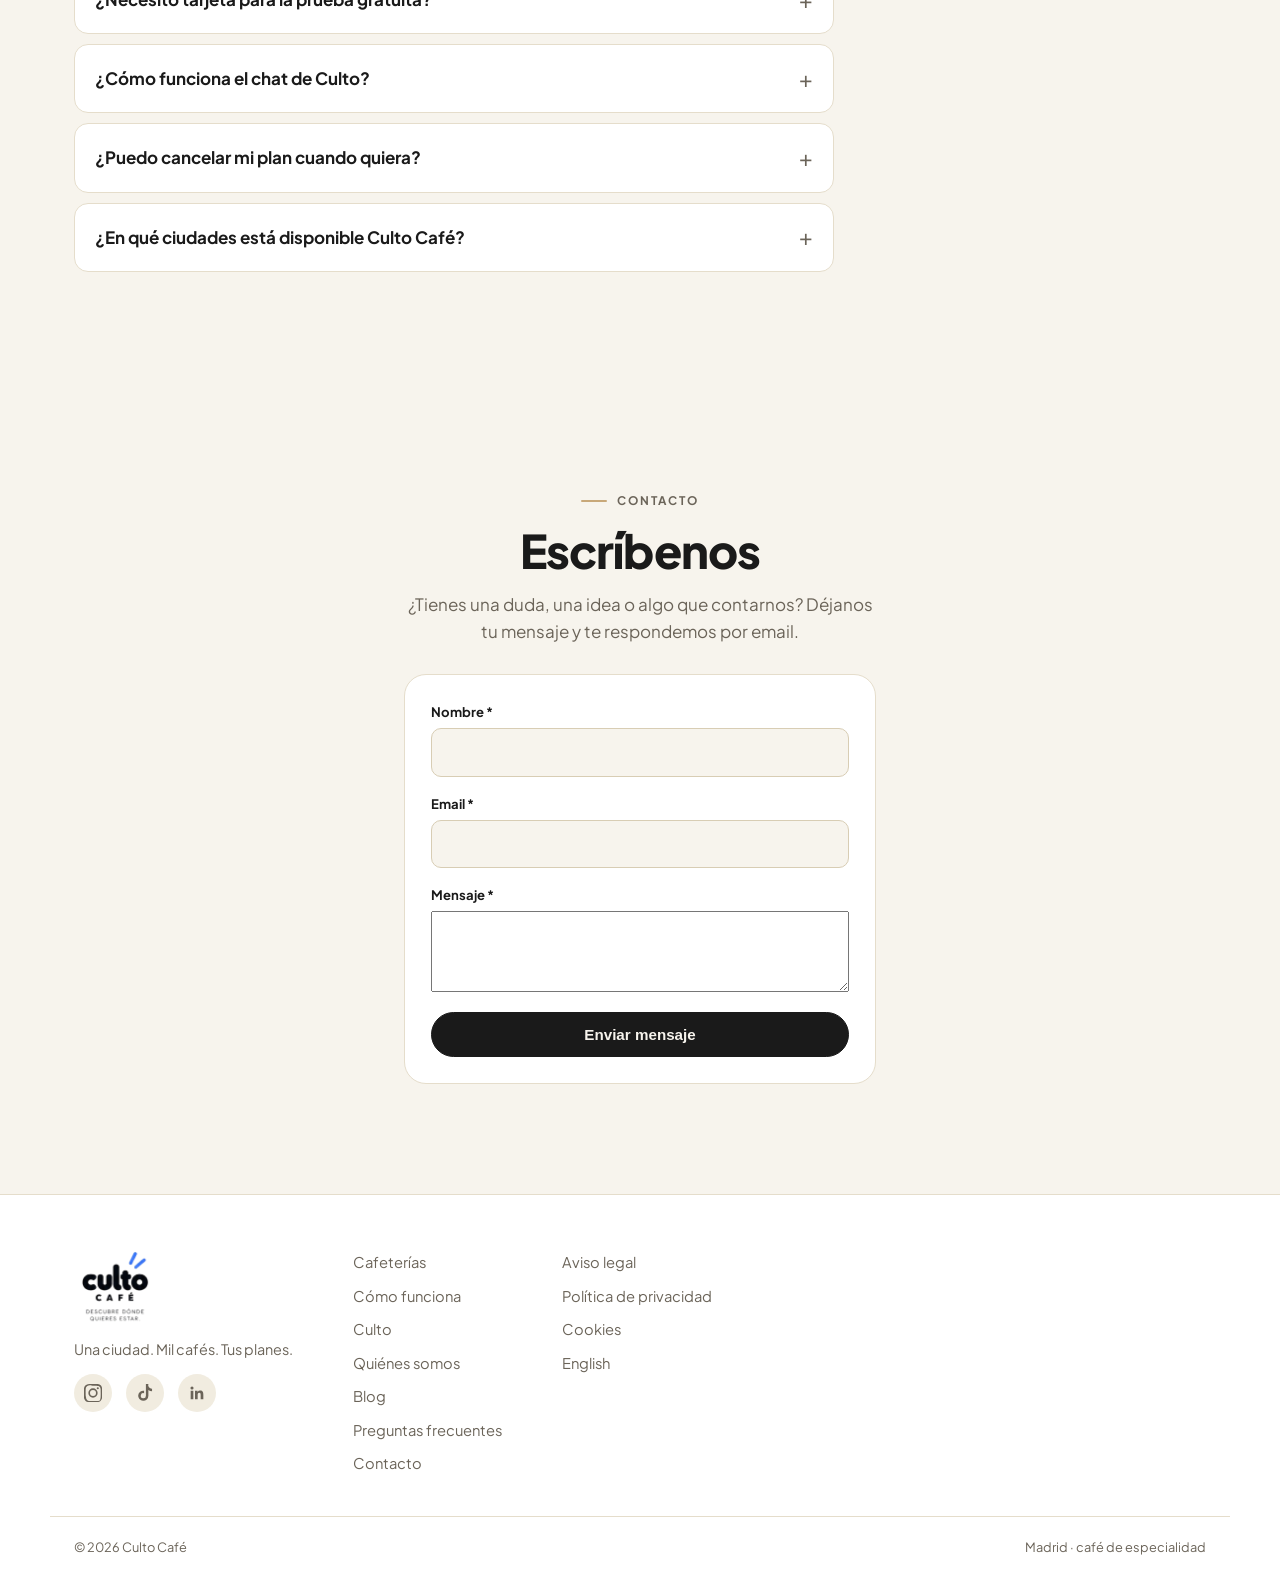
==== commit b54c61da: "Fix chat open + rediseno como-funciona con imagen lateral - Cambia display:none por visibility:hidde" ====
--- a/index.html
+++ b/index.html
@@ -41,6 +41,16 @@
 <link rel="stylesheet" href="assets/vendor/leaflet.css">
 <link rel="stylesheet" href="assets/css/style.css">
 <style>
+/* Cómo funciona — layout imagen + texto */
+.como-grid-new{display:grid;grid-template-columns:1fr 1.5fr;gap:60px;align-items:center}
+.como-visual-col{text-align:center}
+.como-culto-big{width:100%;max-width:300px;display:block;margin:0 auto;filter:drop-shadow(0 8px 24px rgba(0,0,0,.12))}
+@media(max-width:768px){
+  .como-grid-new{grid-template-columns:1fr;gap:36px}
+  .como-visual-col{order:-1}
+  .como-culto-big{max-width:200px}
+}
+/* Carrusel de vídeos */
 .vc-carousel{position:relative;overflow:hidden}
 .vc-track{display:flex;transition:transform .45s cubic-bezier(.4,0,.2,1)}
 .vc-slide{min-width:100%;box-sizing:border-box;padding-bottom:56px}
@@ -171,21 +181,23 @@
   </section>
 
   <section class=”section como” id=”como”>
-    <div class=”wrap como-grid”>
-      <div class=”como-intro”>
-        <p class=”eyebrow”>Cómo funciona</p>
-        <h2 class=”balance”>De la duda al café, en tres pasos</h2>
-        <p>La web es el escaparate. Culto está aquí mismo: cuéntale qué buscas y te recomienda la cafetería perfecta, sin app, sin cuenta.</p>
-        <div class=”como-culto-img”>
-          <img src=”assets/img/culto.png” alt=”Culto, tu recomendador de cafeterías” style=”max-width:220px;width:100%;display:block;margin:24px auto 0”>
-        </div>
-        <a class=”btn” href=”#” onclick=”window.abrirCultoChat&&window.abrirCultoChat(event)” style=”margin-top:24px”>Habla con Culto</a>
-      </div>
-      <ol class=”pasos”>
-        <li><span class=”paso-num”>01</span><h3>Explora la web</h3><p>Filtra por barrio, por lo que vas a hacer —trabajar, estudiar, quedar, catar— y por wifi, terraza, mascotas o precio. Cada ficha trae origen del grano, tueste, métodos y precios.</p></li>
-        <li><span class=”paso-num”>02</span><h3>Mira el mapa</h3><p>Activa tu ubicación y las cafeterías se ordenan por cercanía. La más cercana queda resaltada, con un botón para llegar en un toque.</p></li>
-        <li><span class=”paso-num”>03</span><h3>Habla con Culto</h3><p>Le cuentas qué te apetece —“algo tranquilo para trabajar cerca de la Plaza de San Ildefonso”— y te recomienda según afinidad, no solo cercanía.</p></li>
-      </ol>
+    <div class=”wrap”>
+      <div class=”como-grid-new”>
+        <div class=”como-visual-col”>
+          <img src=”assets/img/culto.png” alt=”Culto, tu recomendador de cafeterías” class=”como-culto-big”>
+          <a class=”btn” href=”#” onclick=”window.abrirCultoChat&&window.abrirCultoChat(event)” style=”margin-top:28px;display:inline-block”>Habla con Culto</a>
+        </div>
+        <div class=”como-text-col”>
+          <p class=”eyebrow”>Cómo funciona</p>
+          <h2 class=”balance”>De la duda al café, en tres pasos</h2>
+          <p style=”margin-bottom:32px”>La web es el escaparate. Culto está aquí mismo: cuéntale qué buscas y te recomienda la cafetería perfecta, sin app, sin cuenta.</p>
+          <ol class=”pasos”>
+            <li><span class=”paso-num”>01</span><h3>Explora la web</h3><p>Filtra por barrio, por lo que vas a hacer —trabajar, estudiar, quedar, catar— y por wifi, terraza, mascotas o precio. Cada ficha trae origen del grano, tueste, métodos y precios.</p></li>
+            <li><span class=”paso-num”>02</span><h3>Mira el mapa</h3><p>Activa tu ubicación y las cafeterías se ordenan por cercanía. La más cercana queda resaltada, con un botón para llegar en un toque.</p></li>
+            <li><span class=”paso-num”>03</span><h3>Habla con Culto</h3><p>Le cuentas qué te apetece —“algo tranquilo para trabajar cerca de la Plaza de San Ildefonso”— y te recomienda según afinidad, no solo cercanía.</p></li>
+          </ol>
+        </div>
+      </div>
     </div>
   </section>
 
@@ -527,6 +539,15 @@
 })();
 </script>
 
+<!-- Placeholder para abrirCultoChat: captura clics antes de que cargue el módulo -->
+<script>
+window._cultoChatPendiente = false;
+window.abrirCultoChat = function(e) {
+  if (e) e.preventDefault();
+  window._cultoChatPendiente = true;
+};
+</script>
+
 <!-- n8n Chat — burbuja flotante Culto -->
 <link href="https://cdn.jsdelivr.net/npm/@n8n/chat/dist/style.css" rel="stylesheet" />
 <style>
@@ -566,9 +587,16 @@
   }
   #culto-toggle-btn:hover { transform: scale(1.08); }
   #culto-toggle-btn img { width: 100%; height: 100%; object-fit: contain; }
-  /* Oculta el botón flotante por defecto de n8n */
+  /* Oculta visualmente el toggle de n8n pero lo deja clickeable por JS */
   .n8n-chat .chat-window-toggle,
-  div[class*="n8n-chat"] button[class*="toggle"] { display: none !important; }
+  div[class*="n8n-chat"] button[class*="toggle"],
+  button.chat-window-toggle {
+    visibility: hidden !important;
+    pointer-events: none !important;
+    position: fixed !important;
+    bottom: 20px !important;
+    right: 20px !important;
+  }
 </style>
 
 <!-- Botón personalizado de Culto -->
@@ -598,17 +626,38 @@
     }
   });
 
-  // Expone la función globalmente para que funcionen los onclick de todos los botones
+  // Función real para abrir el chat (sustituye al placeholder)
+  function clickN8nToggle() {
+    var btn = document.querySelector('.chat-window-toggle')
+           || document.querySelector('button[class*="toggle"]')
+           || document.querySelector('[class*="chat"] button[class*="toggle"]');
+    if (btn) {
+      // Hacerlo visible momentáneamente para que click() funcione
+      btn.style.setProperty('visibility', 'visible', 'important');
+      btn.style.setProperty('pointer-events', 'auto', 'important');
+      btn.click();
+      setTimeout(function() {
+        btn.style.removeProperty('visibility');
+        btn.style.removeProperty('pointer-events');
+      }, 100);
+      return true;
+    }
+    return false;
+  }
+
   window.abrirCultoChat = function(e) {
     if (e) e.preventDefault();
     var intentos = 0;
     var intentar = function() {
-      var btn = document.querySelector('button[class*="toggle"]');
-      if (btn) { btn.click(); }
-      else if (intentos++ < 15) { setTimeout(intentar, 200); }
+      if (!clickN8nToggle()) {
+        if (intentos++ < 20) { setTimeout(intentar, 300); }
+      }
     };
     intentar();
   };
+
+  // Vacía cualquier click que llegó antes de que el módulo cargara
+  if (window._cultoChatPendiente) { window.abrirCultoChat(); window._cultoChatPendiente = false; }
 
   // Botón personalizado de Culto conectado al chat
   document.getElementById('culto-toggle-btn').addEventListener('click', function() {
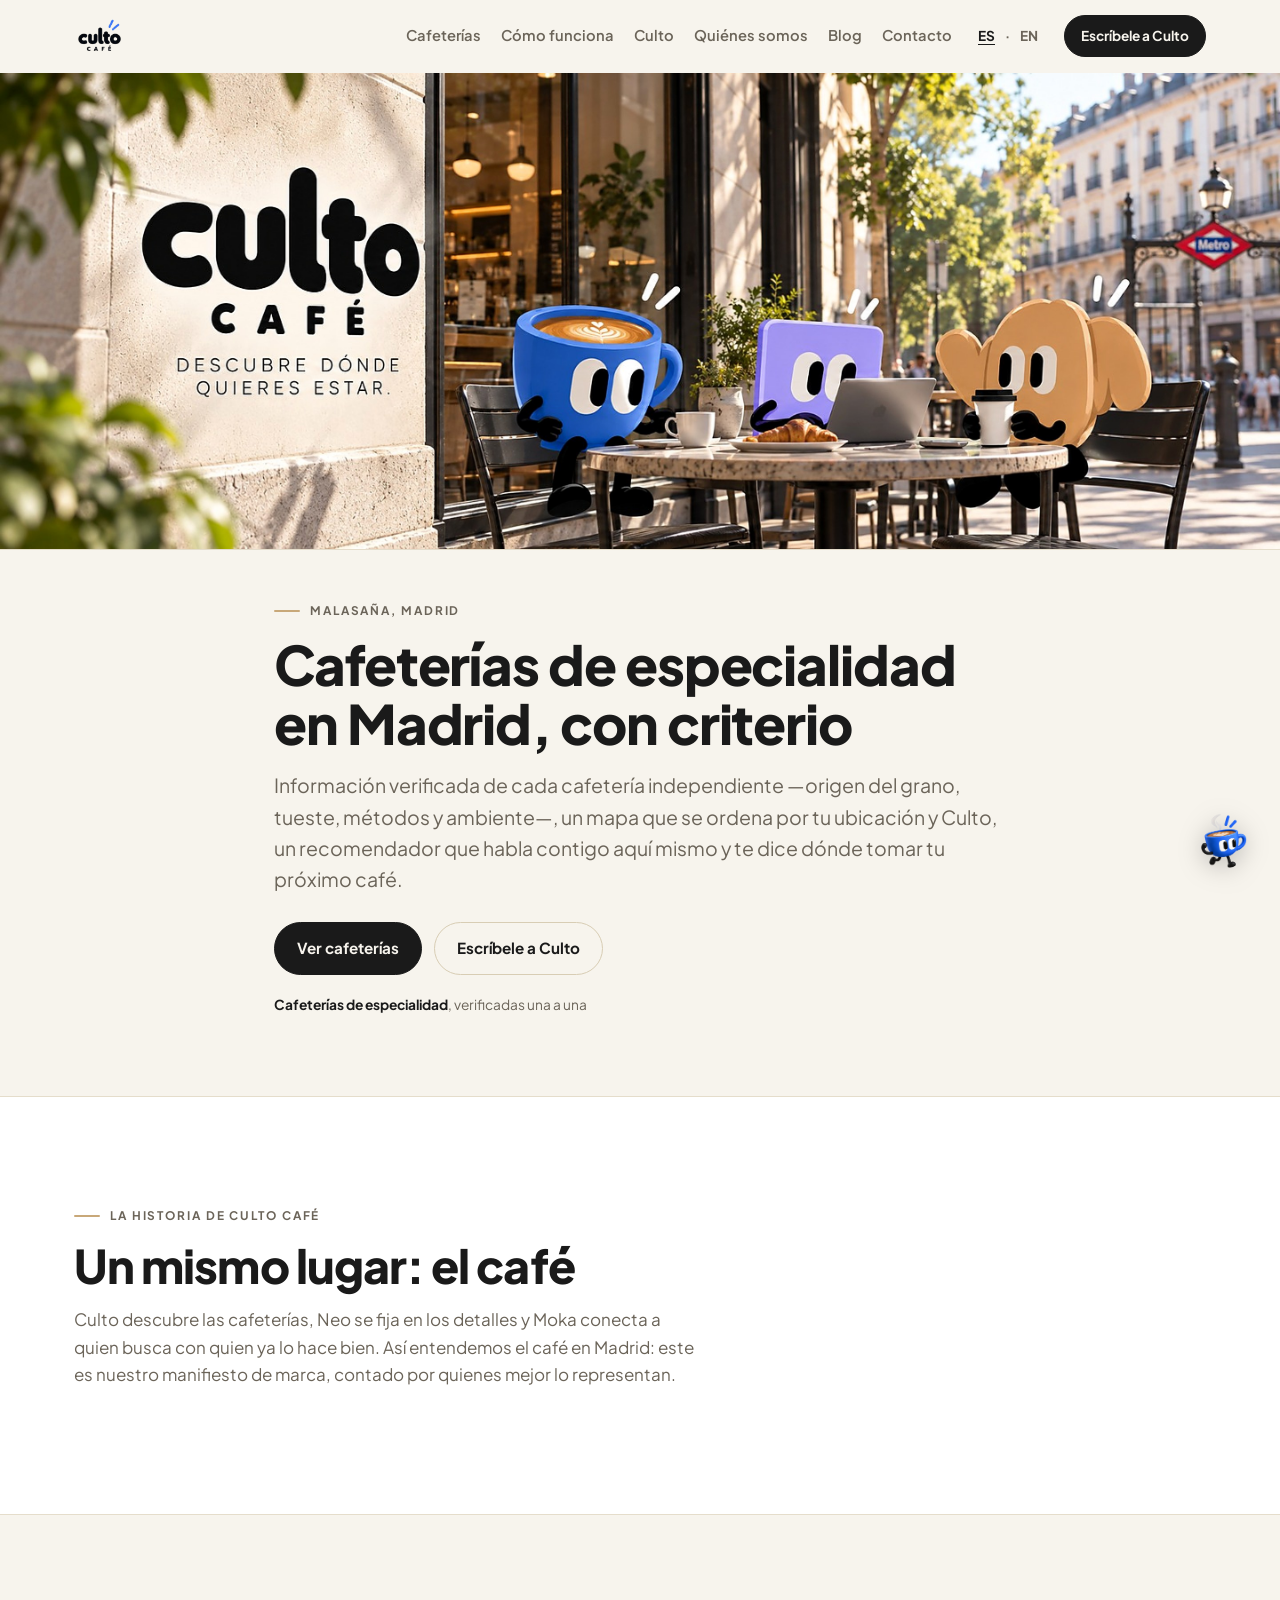
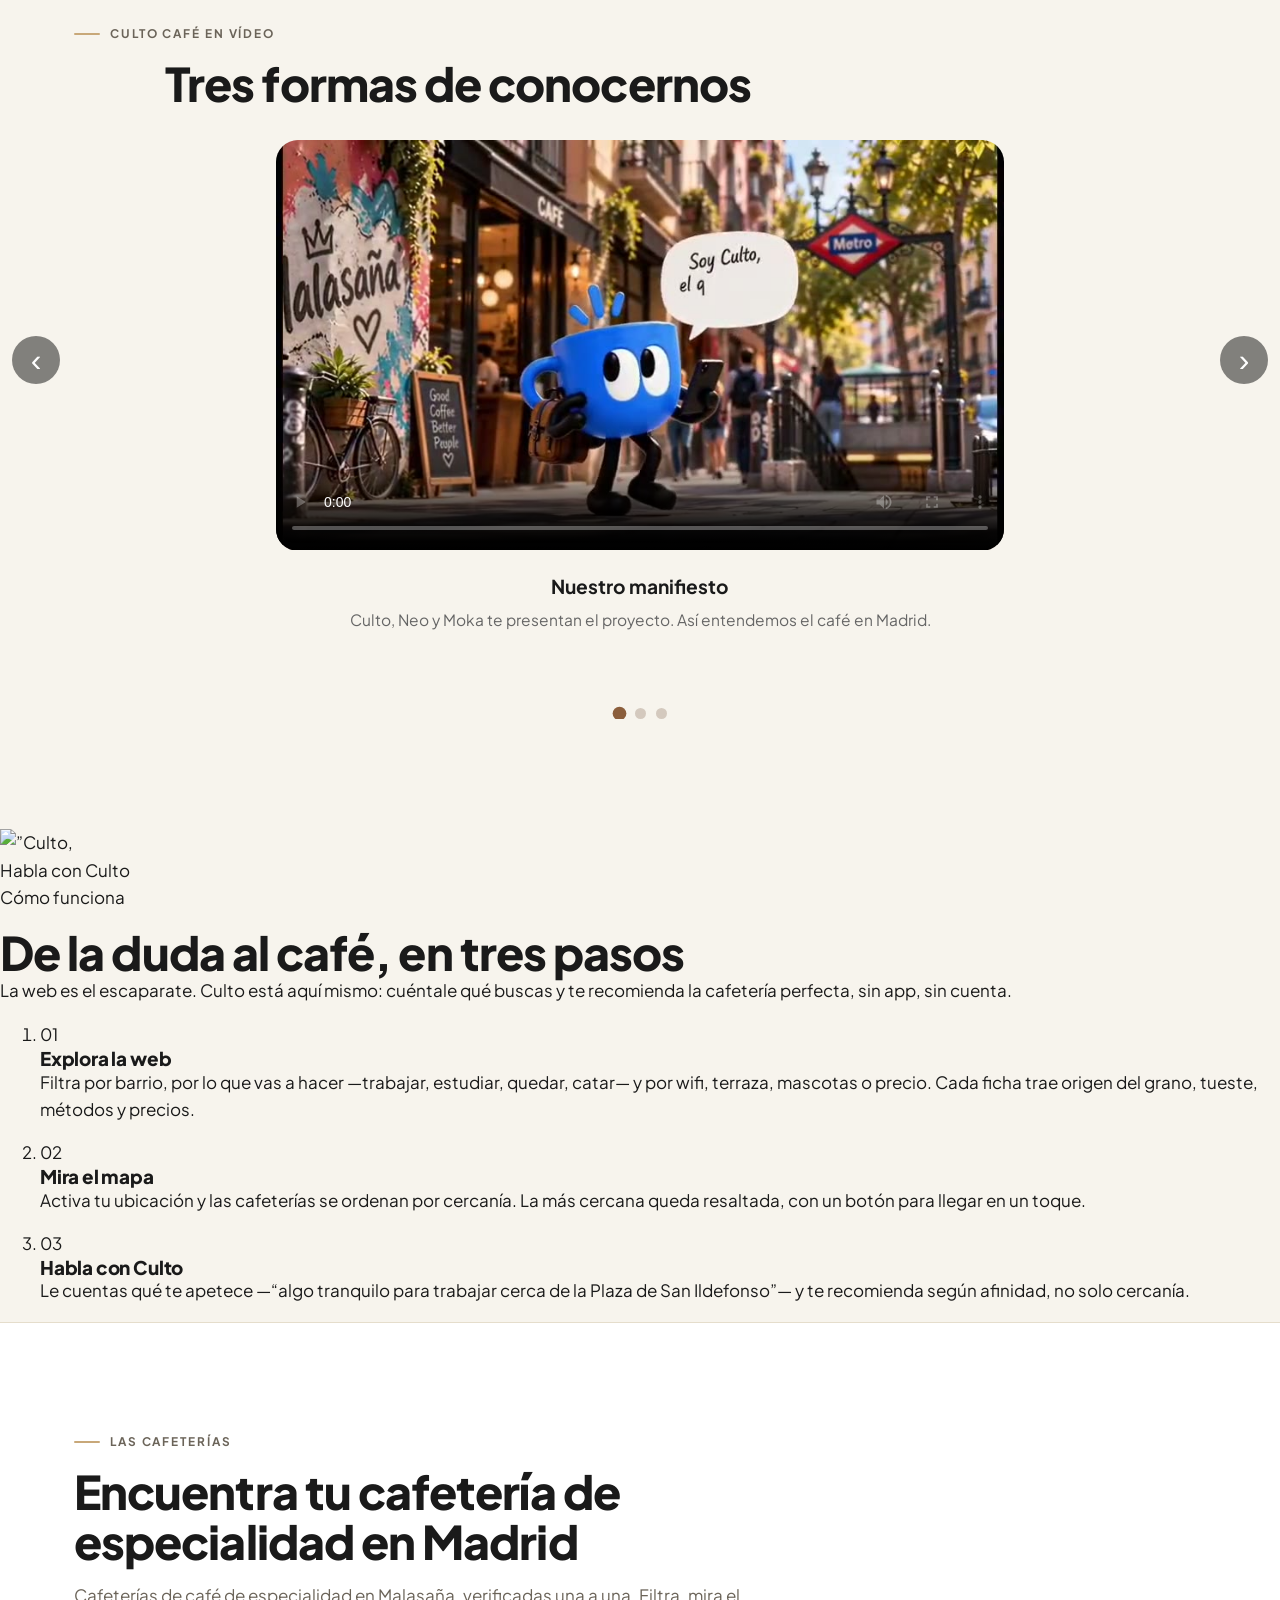
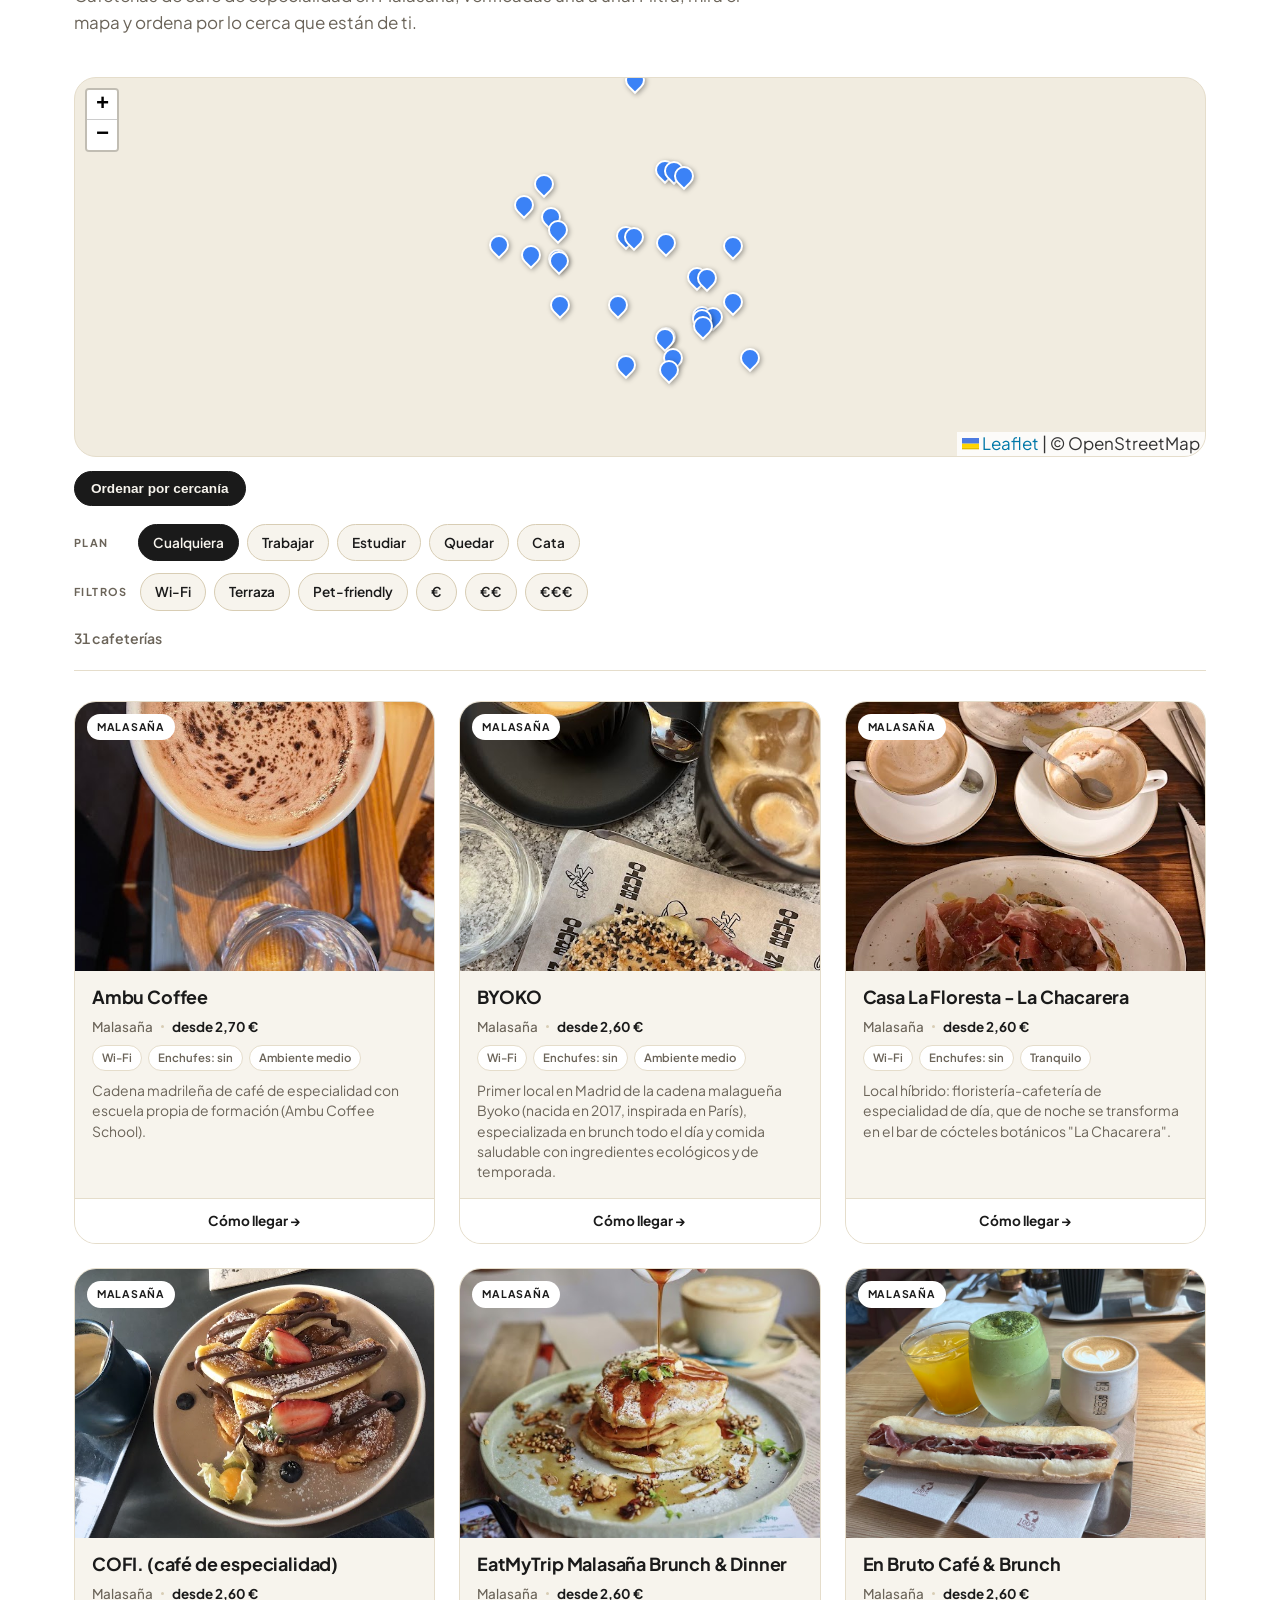
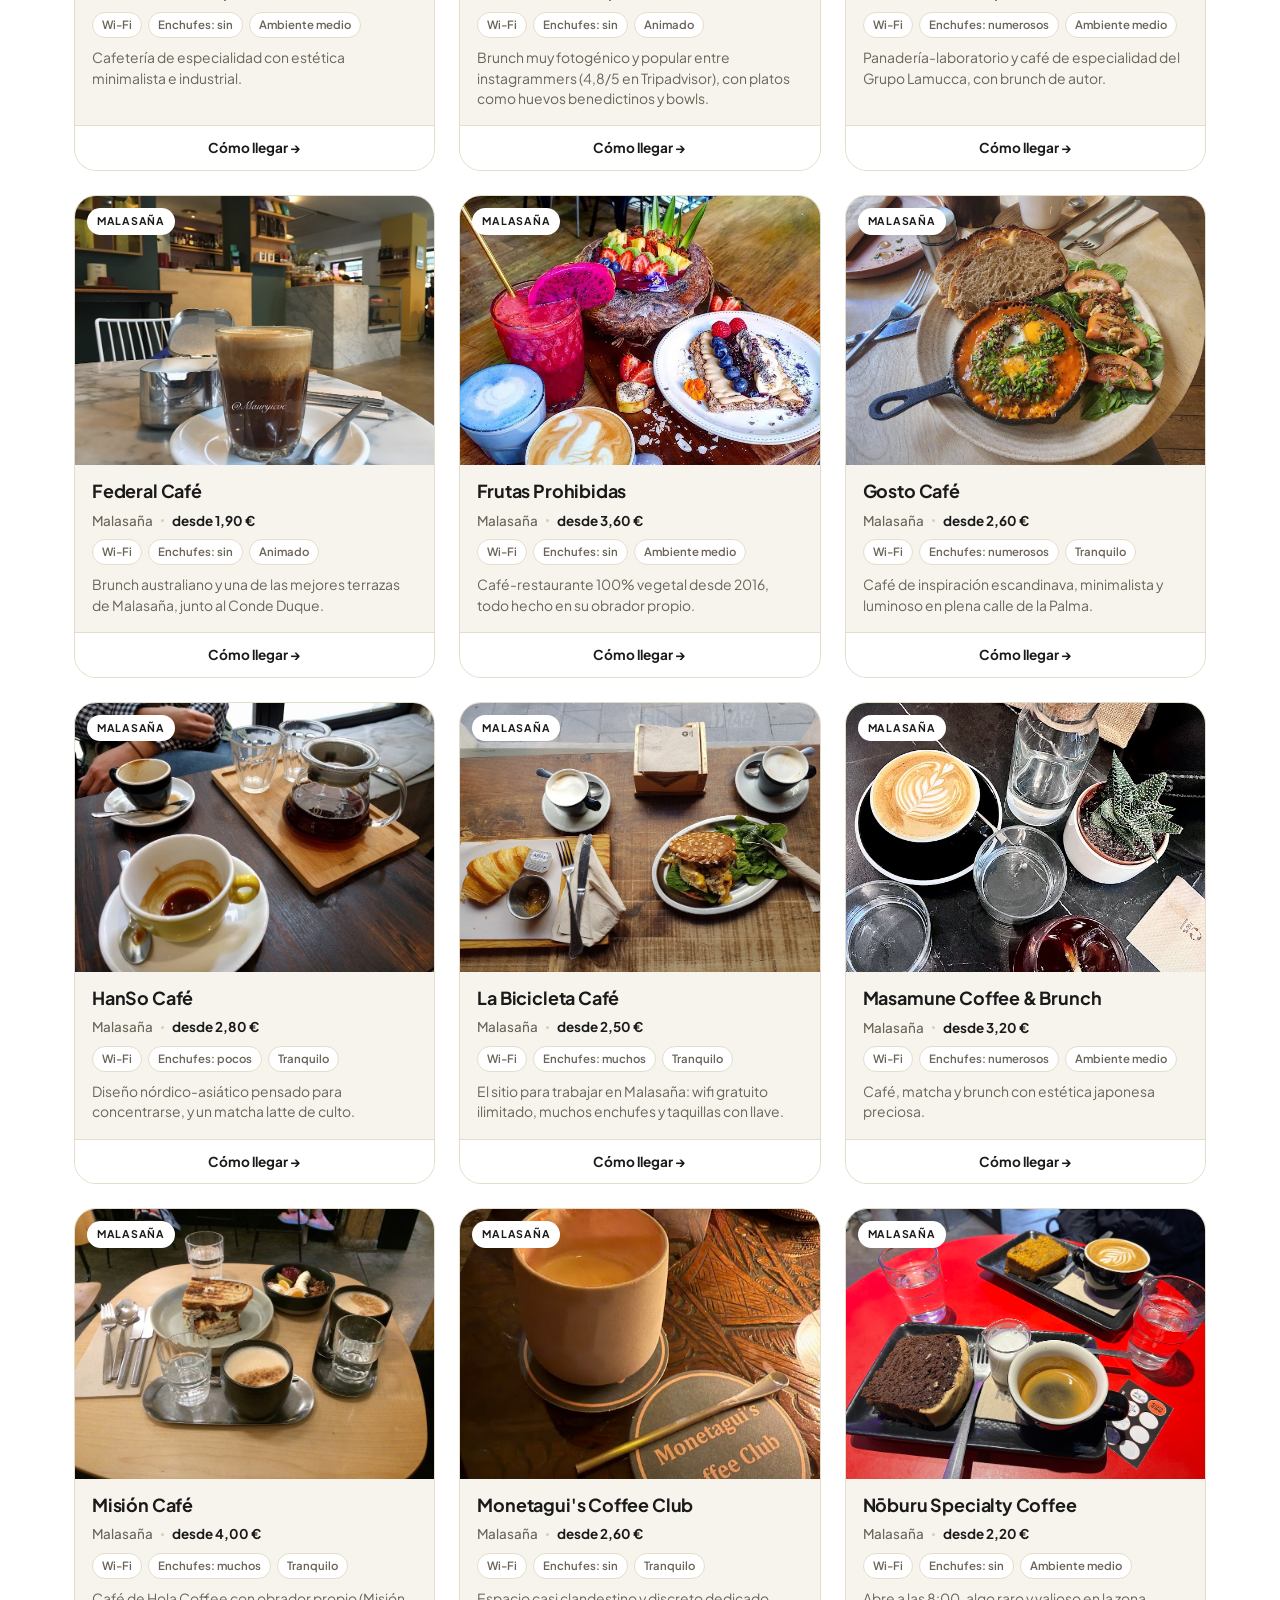
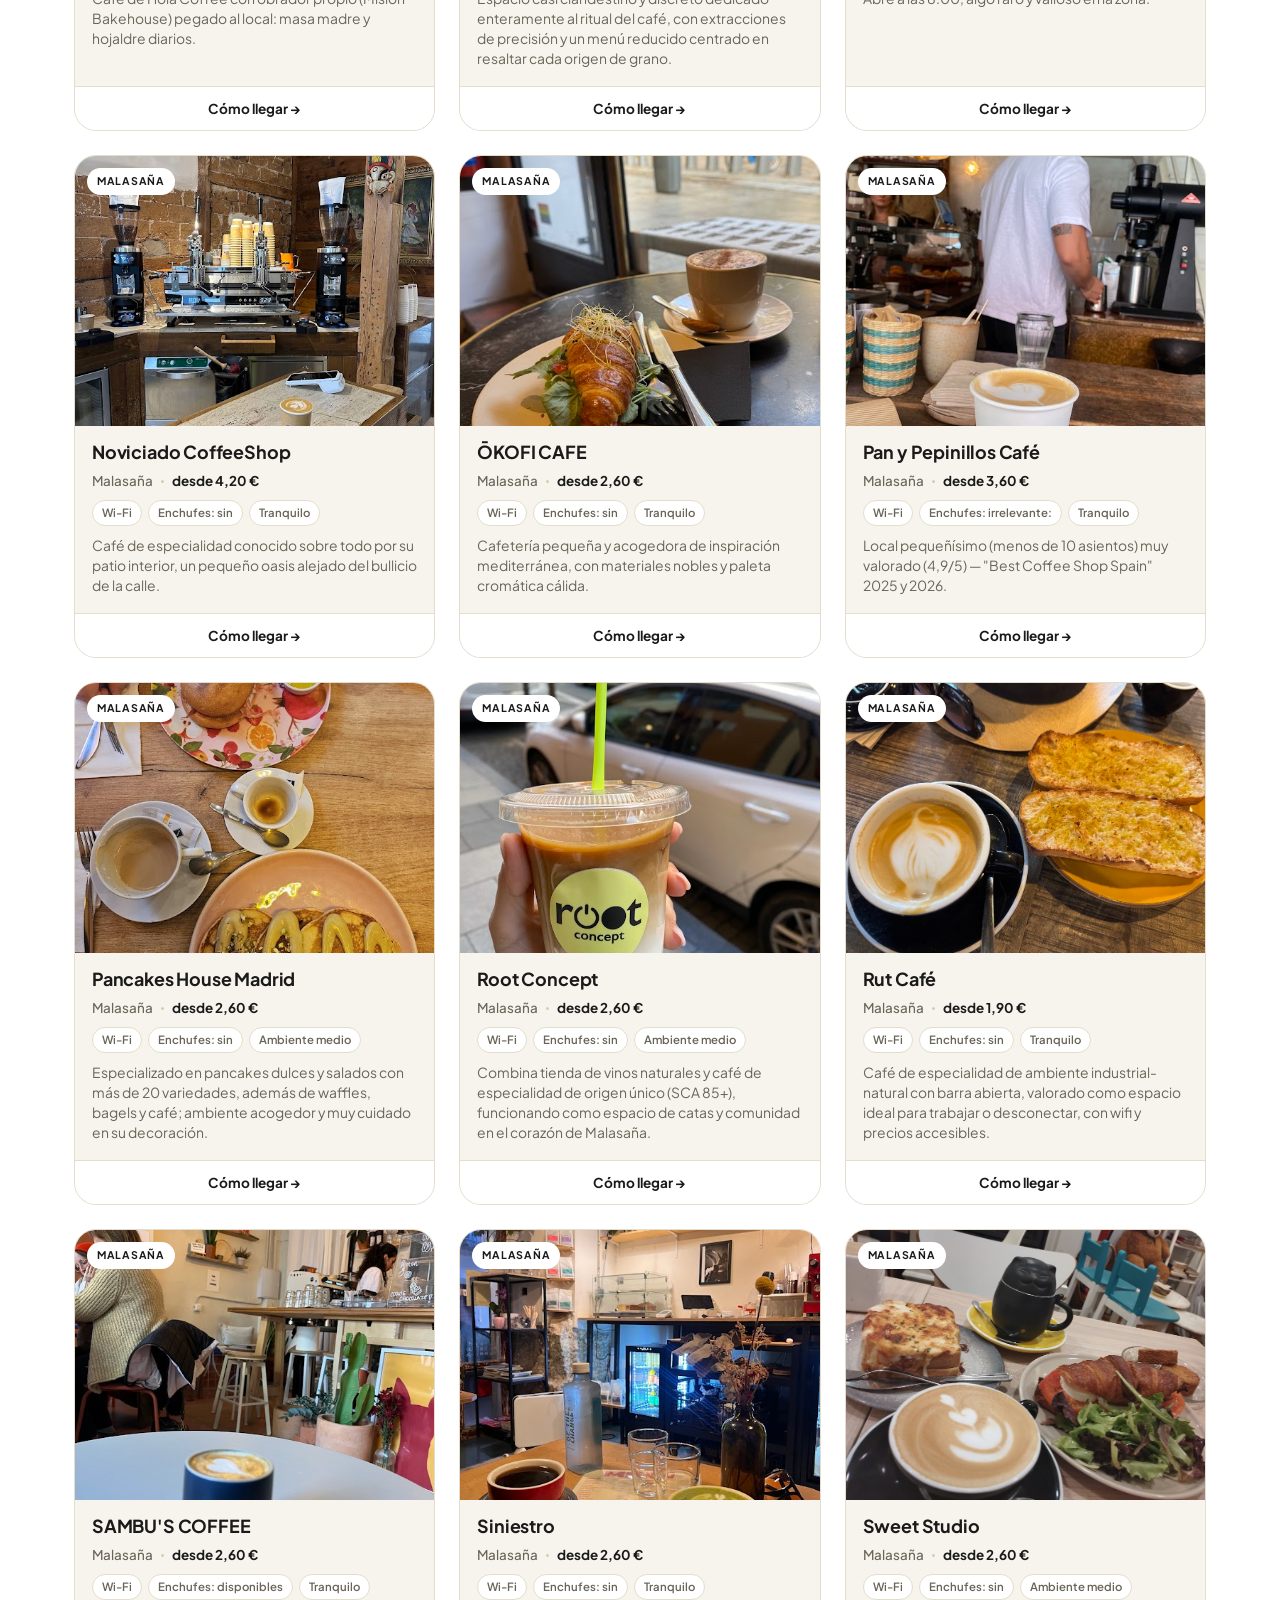
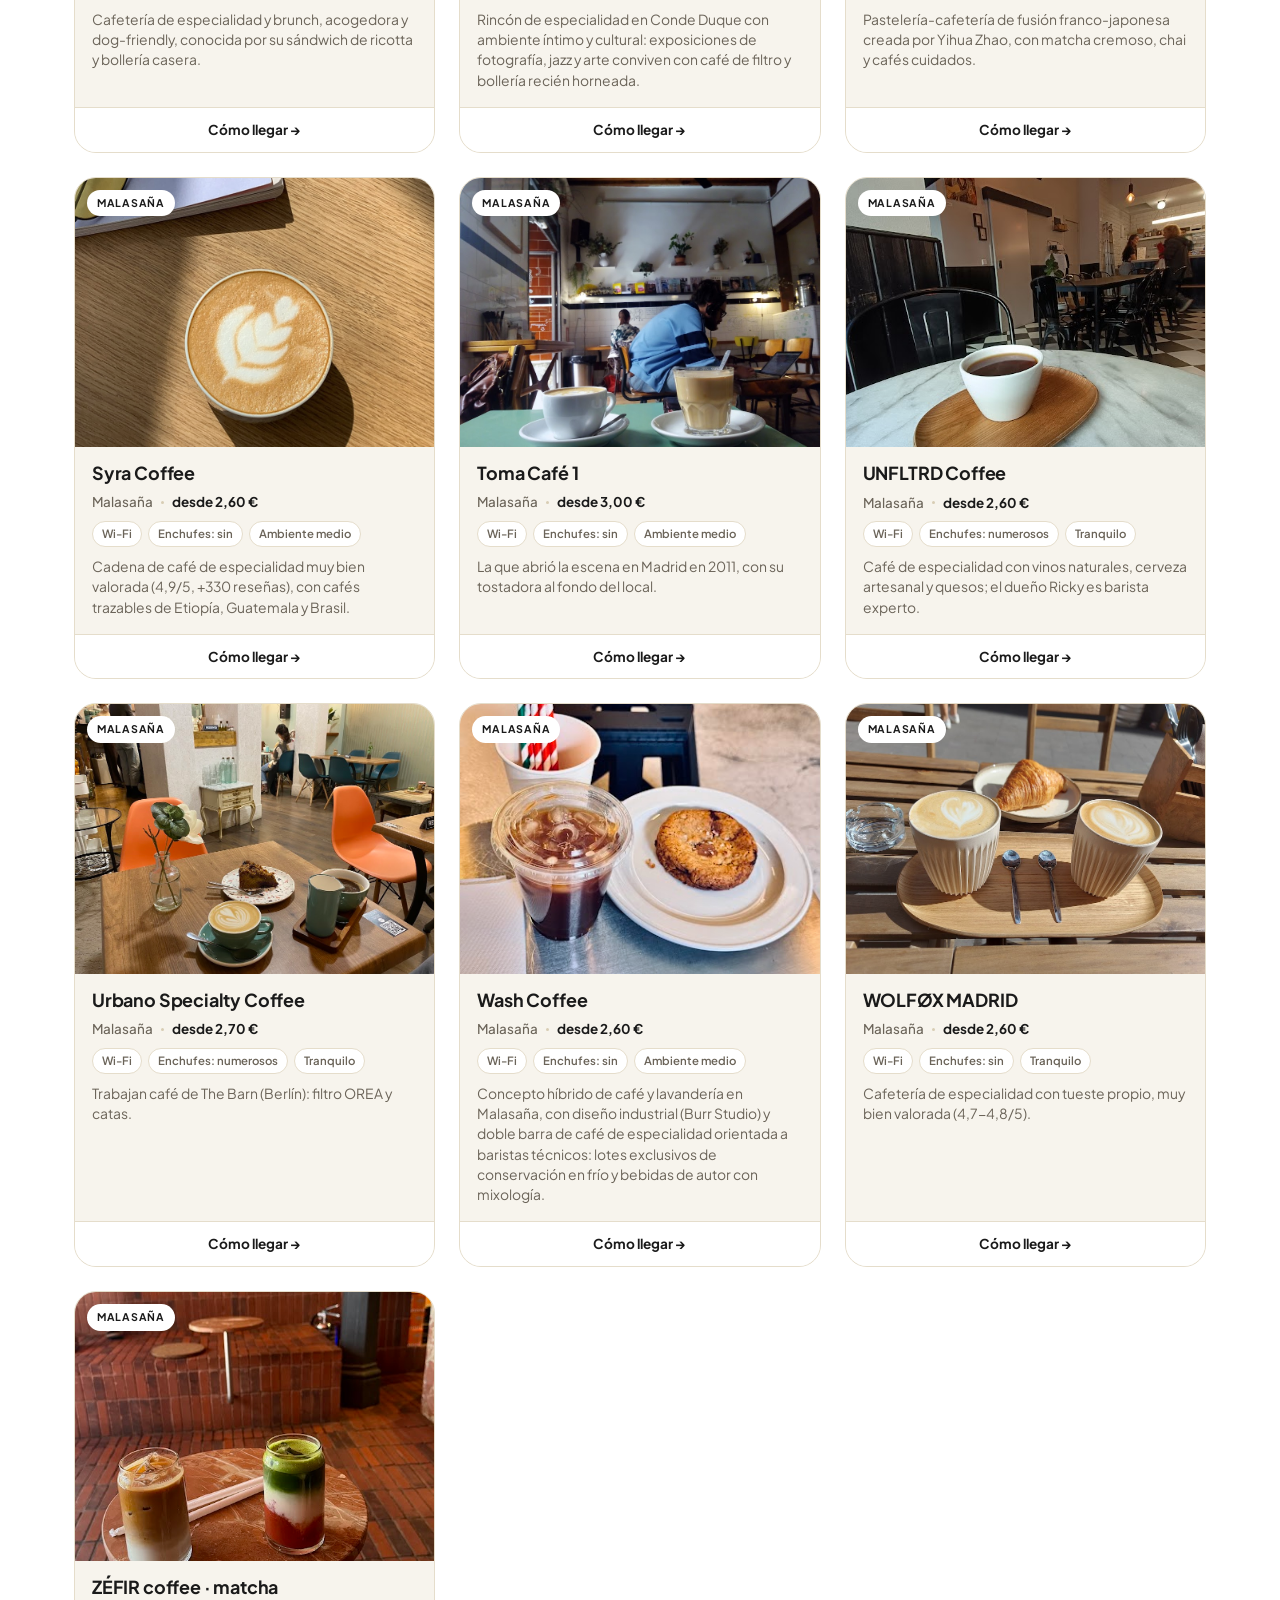
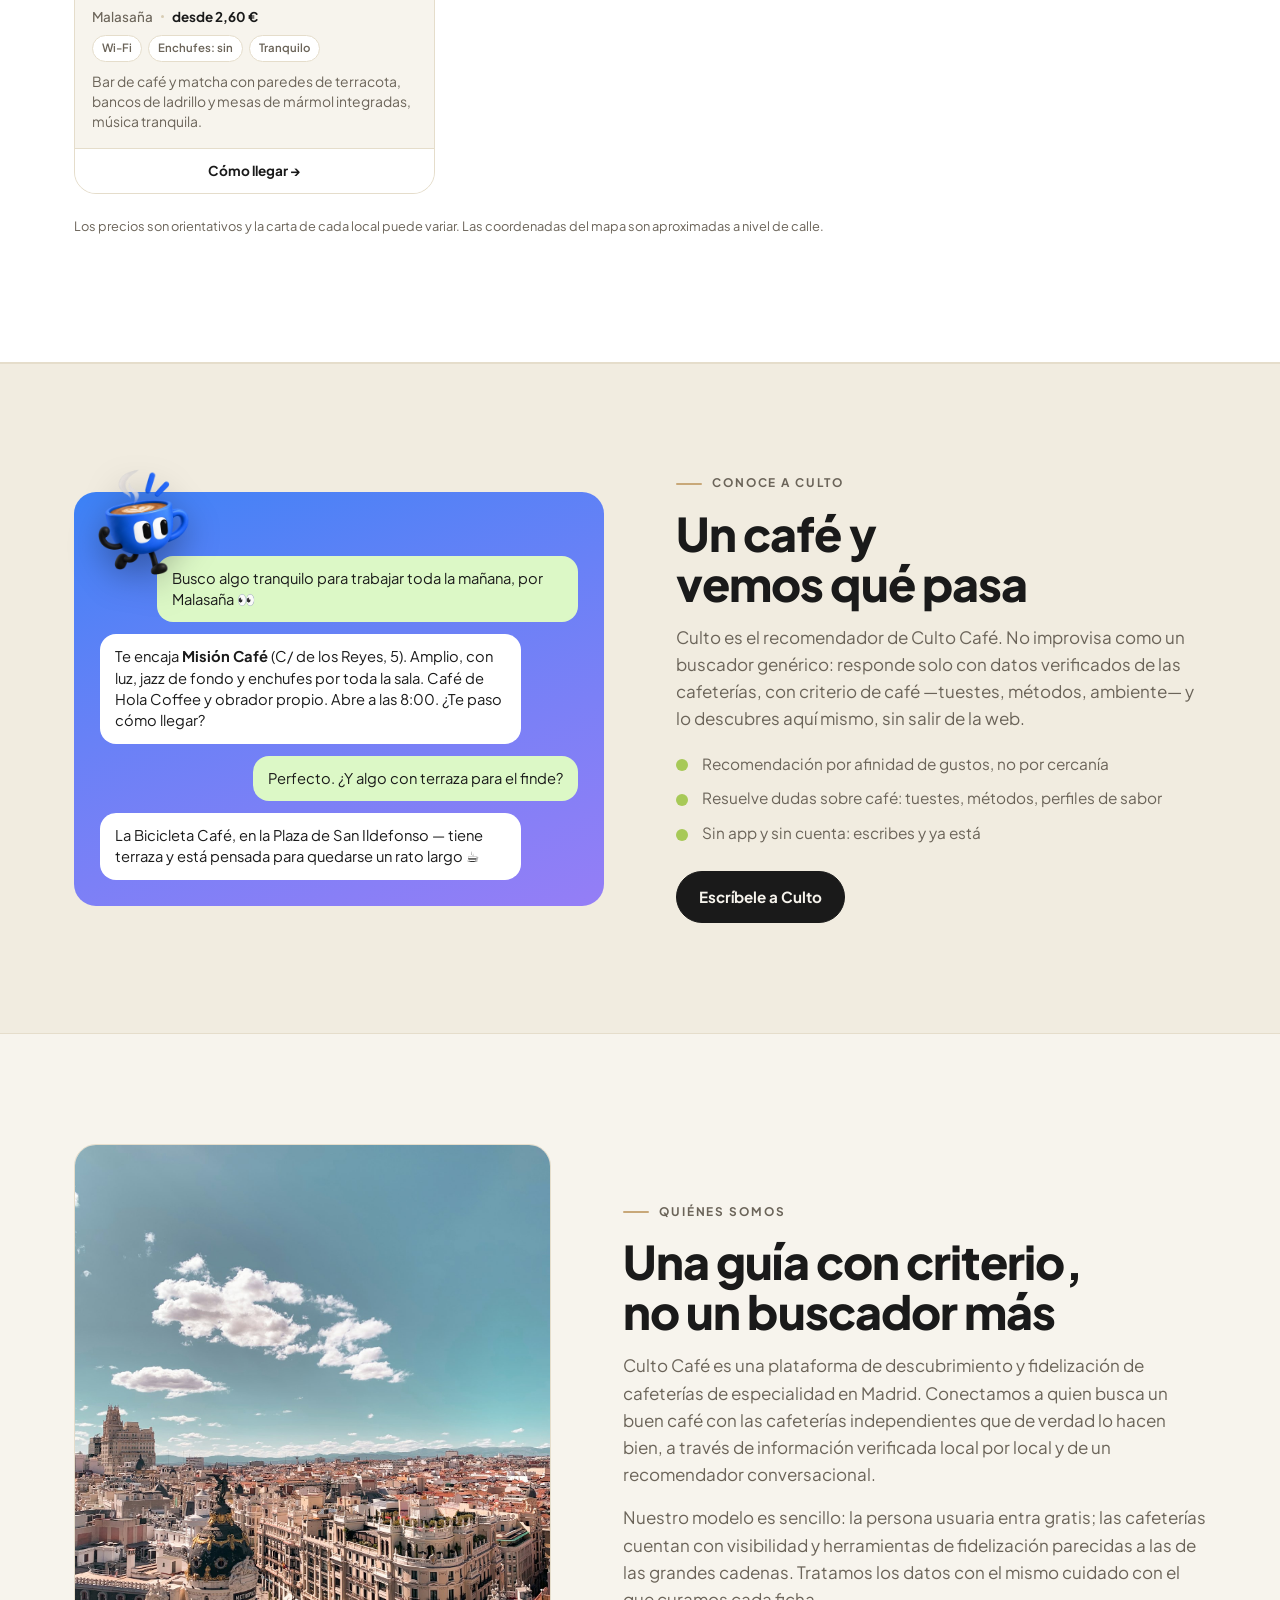
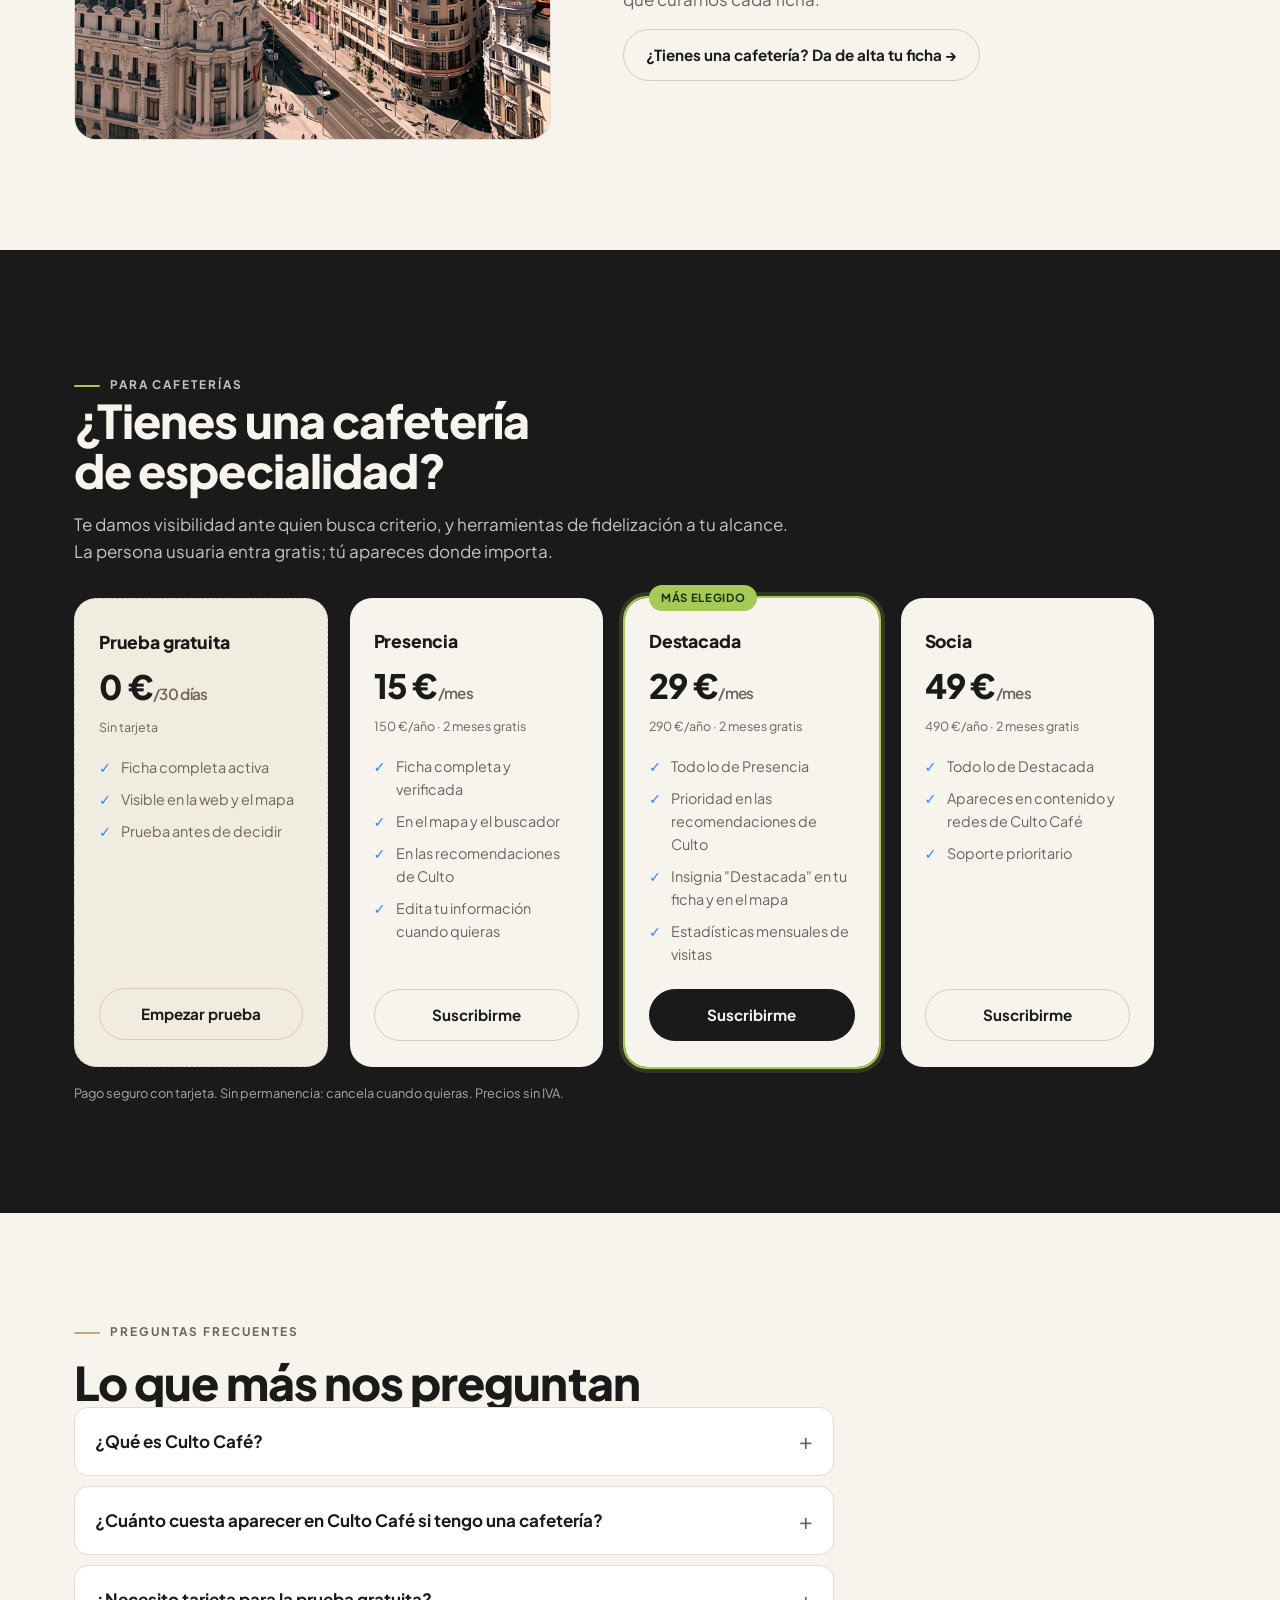
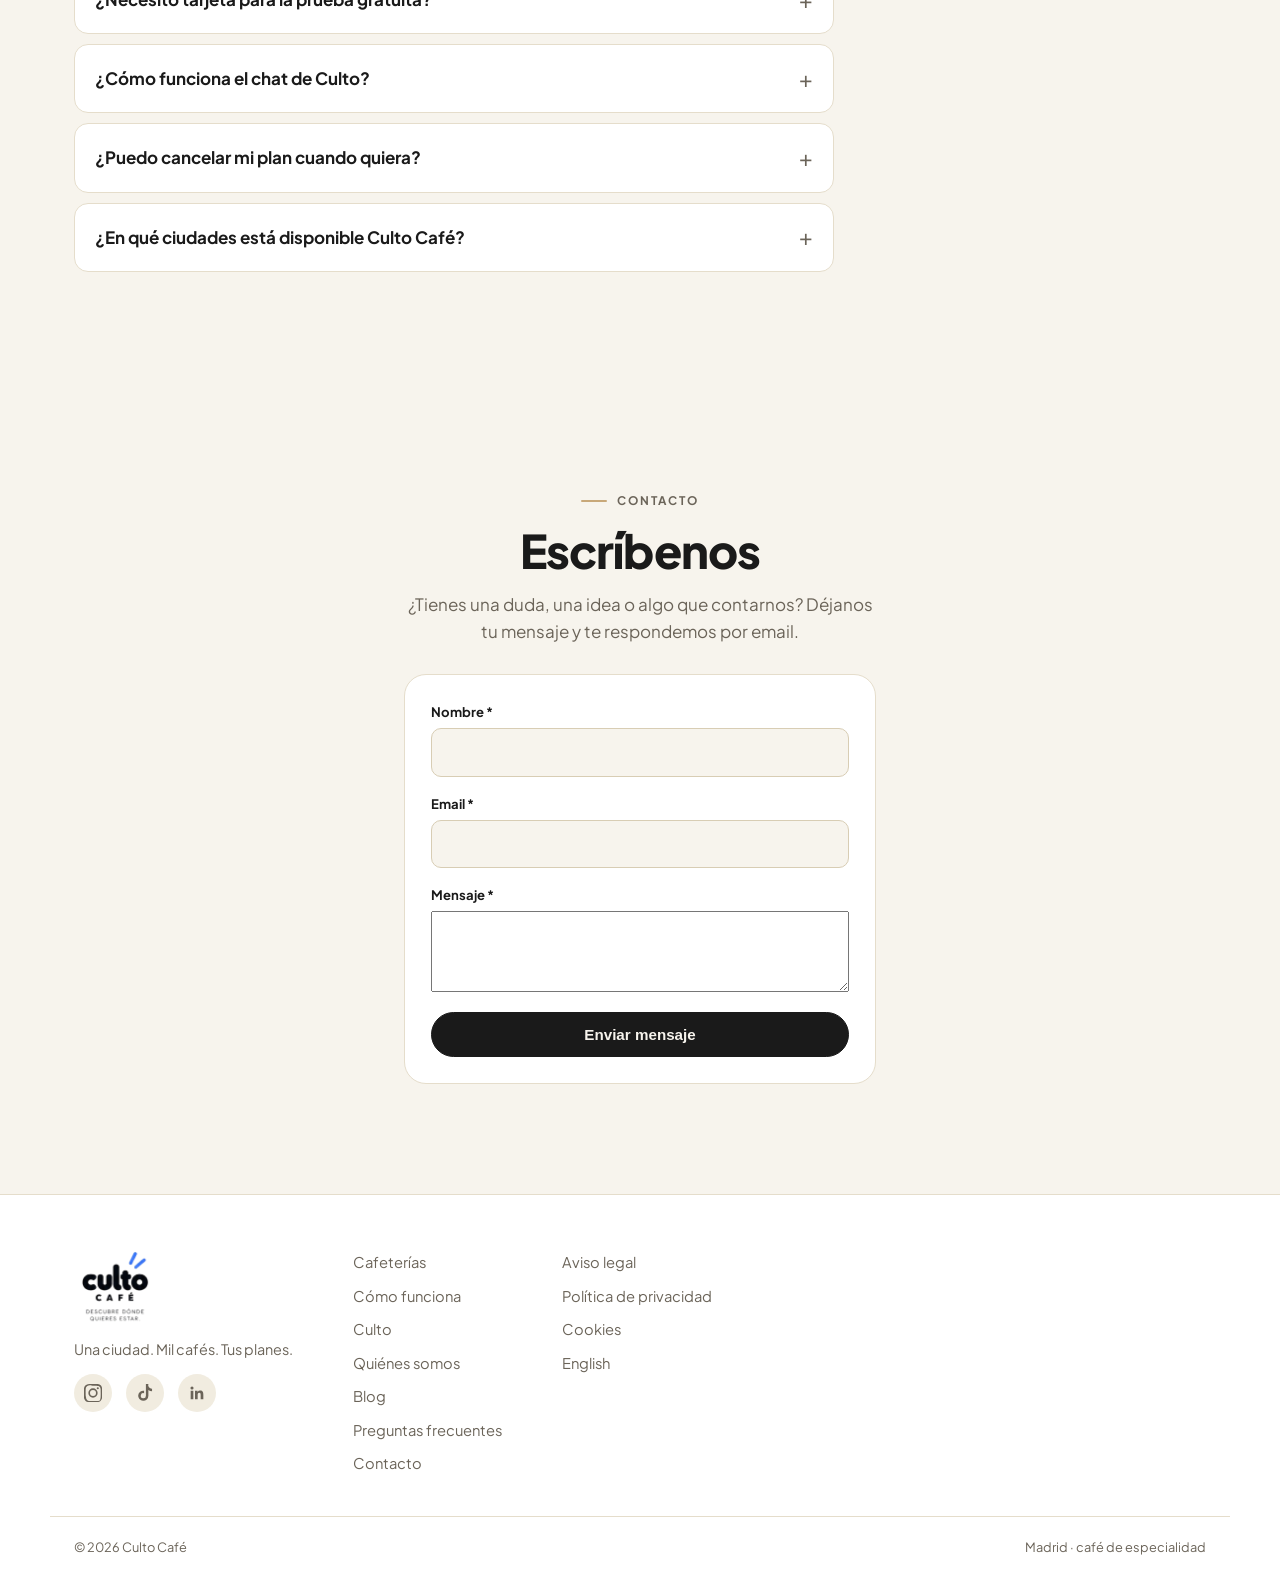
==== commit d18762bb: "Fix como-funciona grid con estilos inline para garantizar layout Co-Authored-By: Claude Sonnet 4.6 <" ====
--- a/index.html
+++ b/index.html
@@ -182,9 +182,9 @@
 
   <section class=”section como” id=”como”>
     <div class=”wrap”>
-      <div class=”como-grid-new”>
-        <div class=”como-visual-col”>
-          <img src=”assets/img/culto.png” alt=”Culto, tu recomendador de cafeterías” class=”como-culto-big”>
+      <div class=”como-grid-new” style=”display:grid;grid-template-columns:1fr 1.5fr;gap:60px;align-items:center”>
+        <div class=”como-visual-col” style=”text-align:center”>
+          <img src=”assets/img/culto.png” alt=”Culto, tu recomendador de cafeterías” style=”width:280px;max-width:100%;display:block;margin:0 auto;filter:drop-shadow(0 8px 24px rgba(0,0,0,.15))”>
           <a class=”btn” href=”#” onclick=”window.abrirCultoChat&&window.abrirCultoChat(event)” style=”margin-top:28px;display:inline-block”>Habla con Culto</a>
         </div>
         <div class=”como-text-col”>
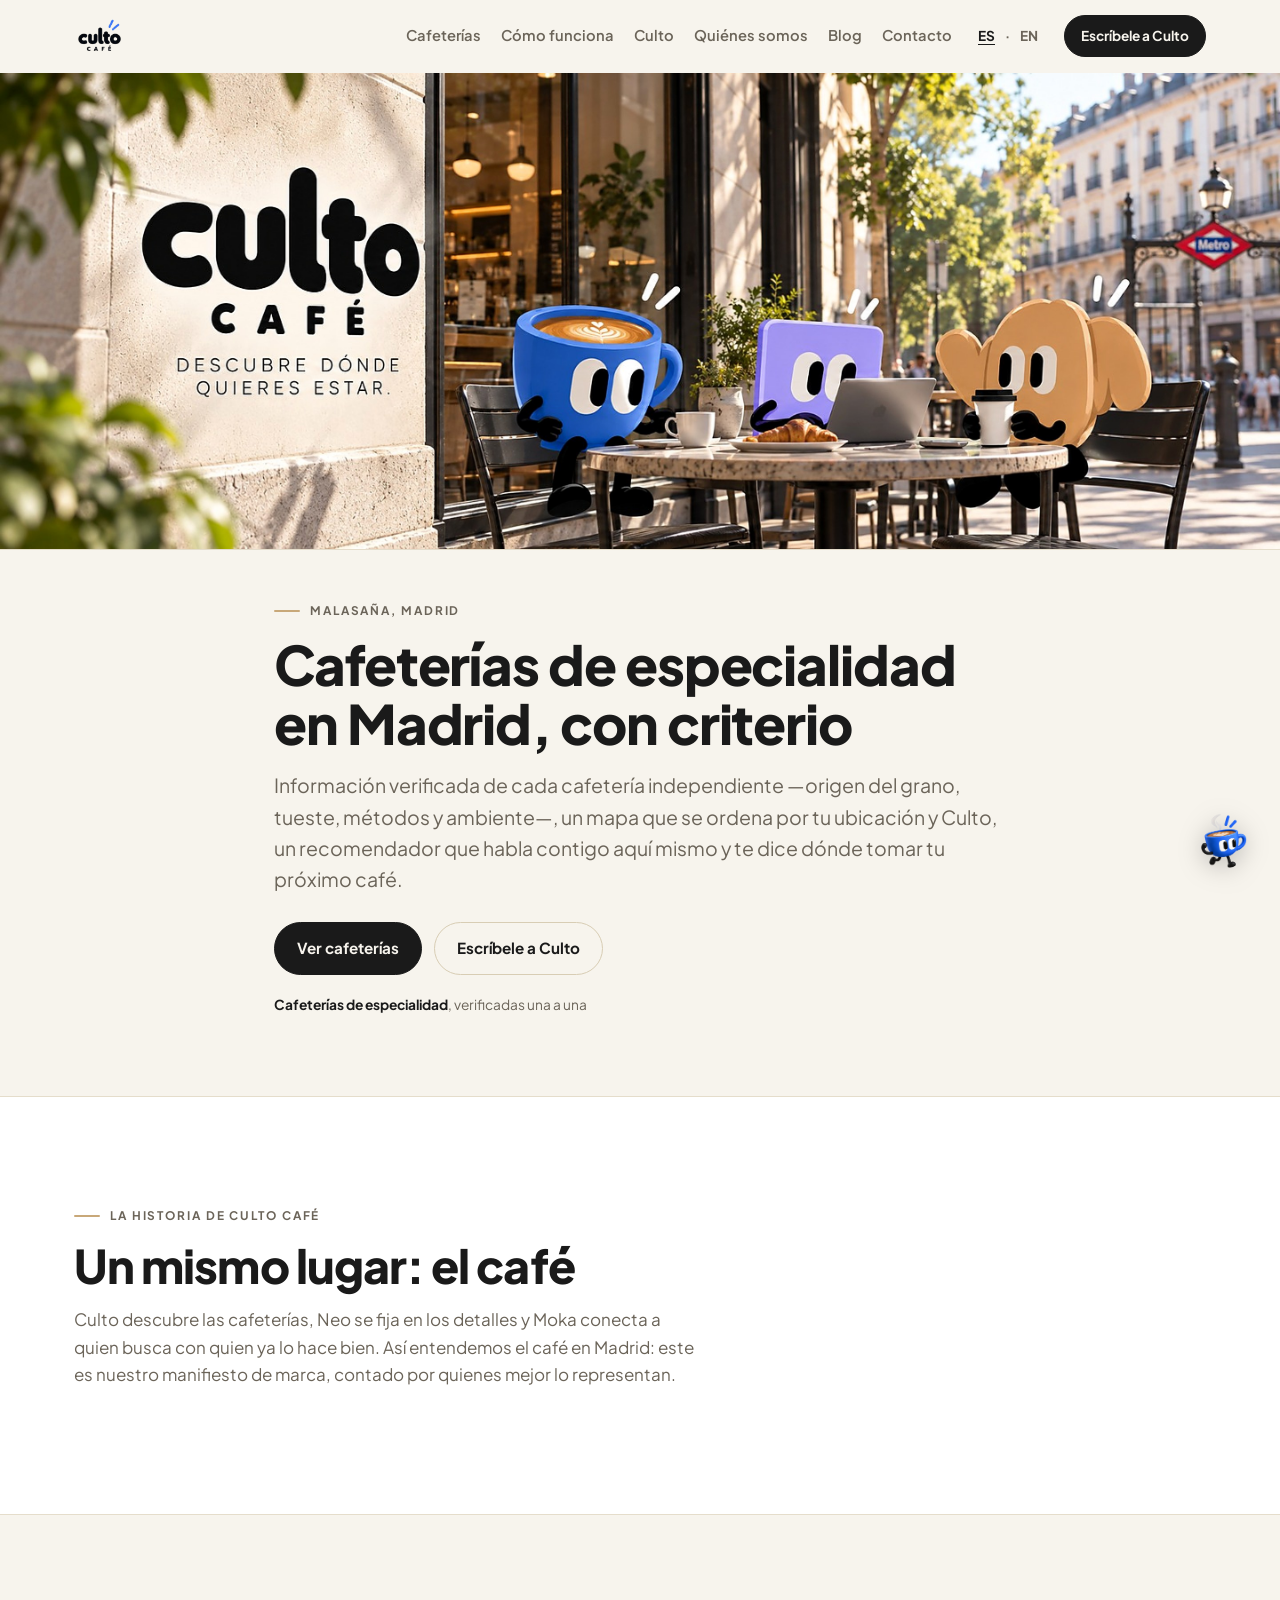
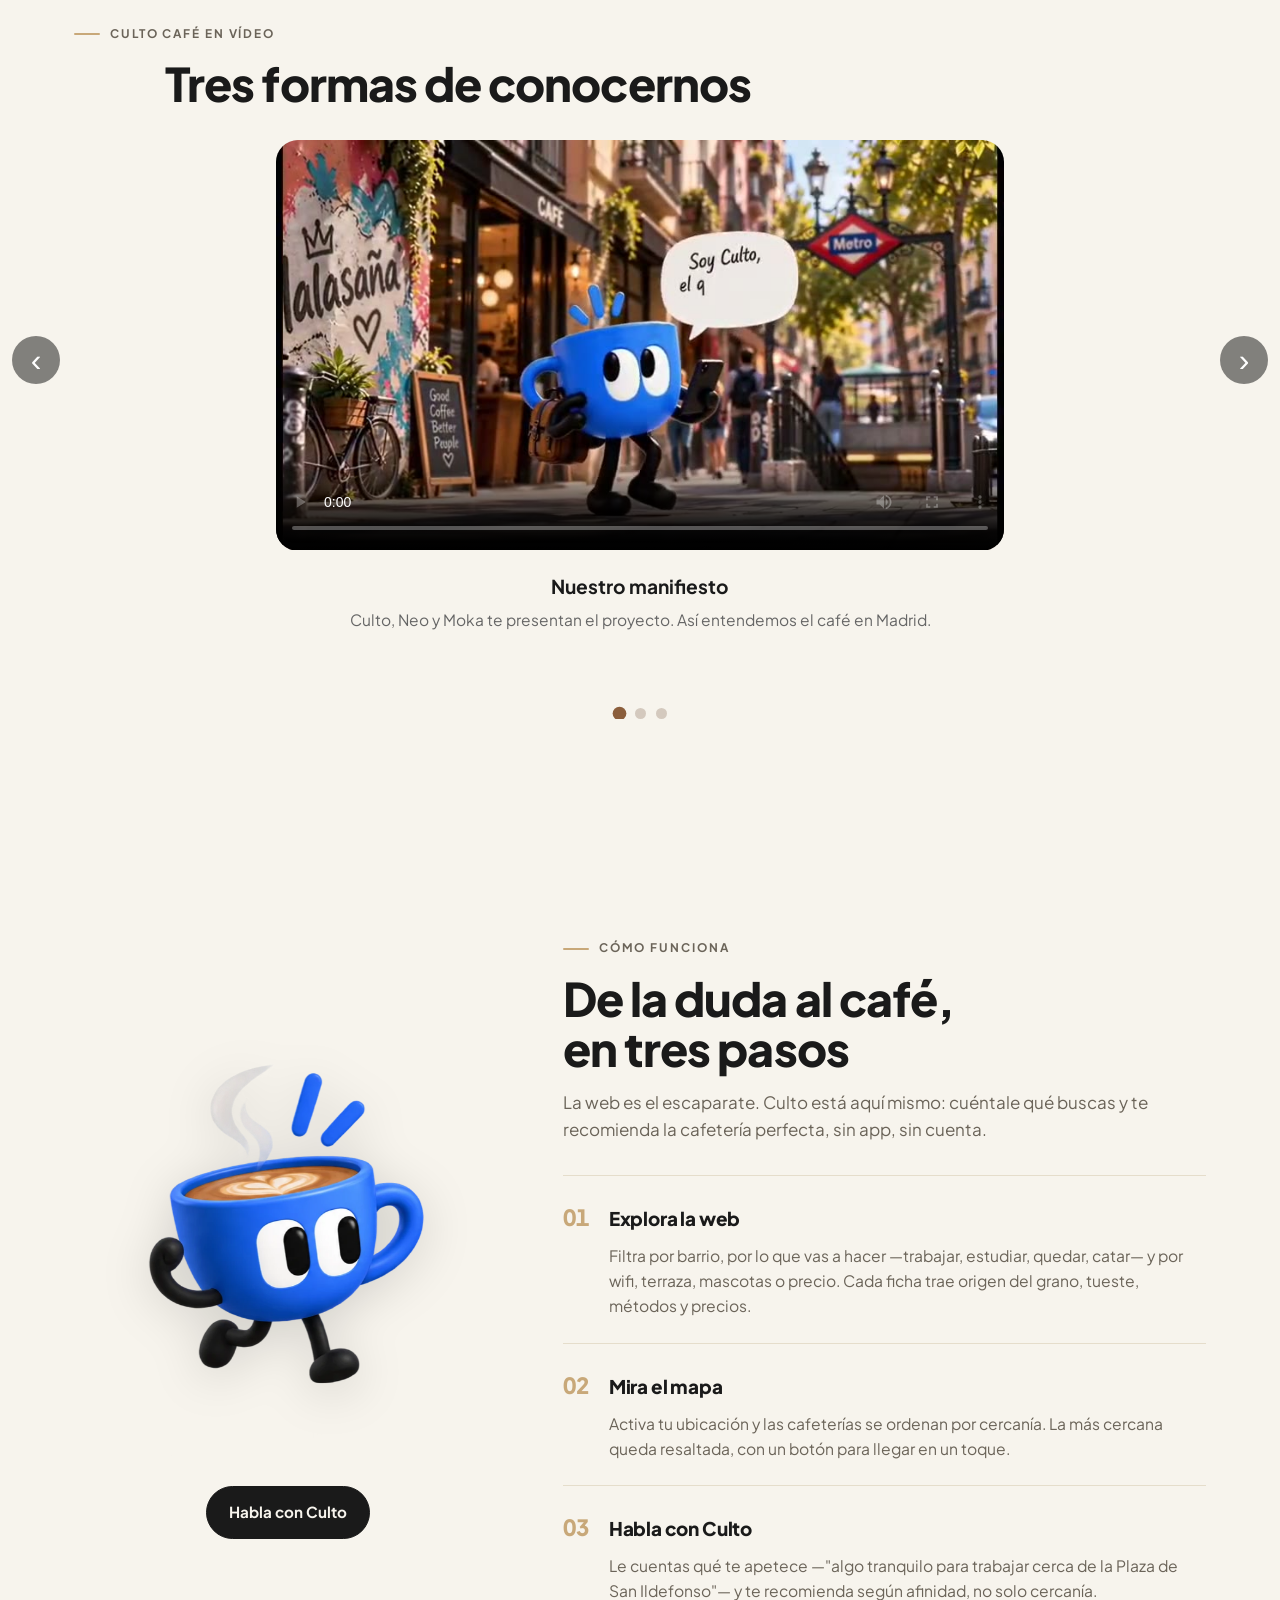
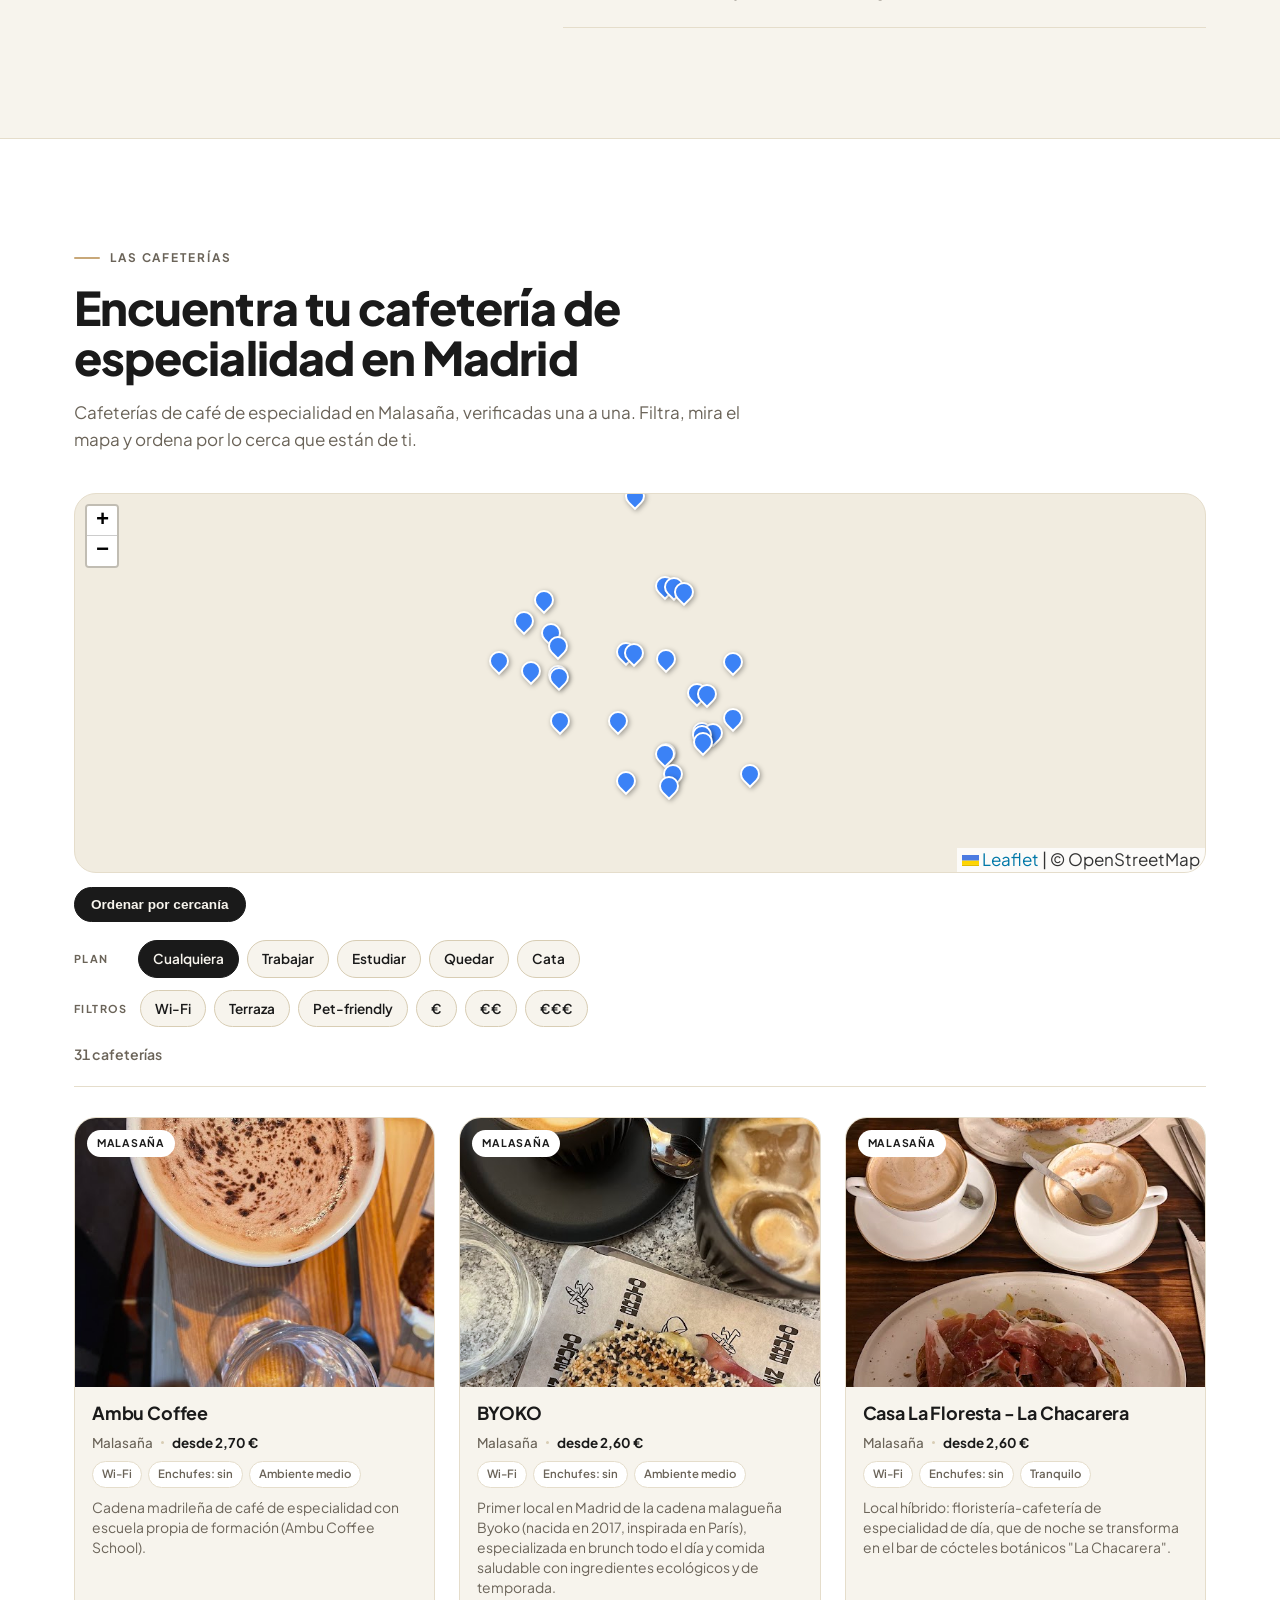
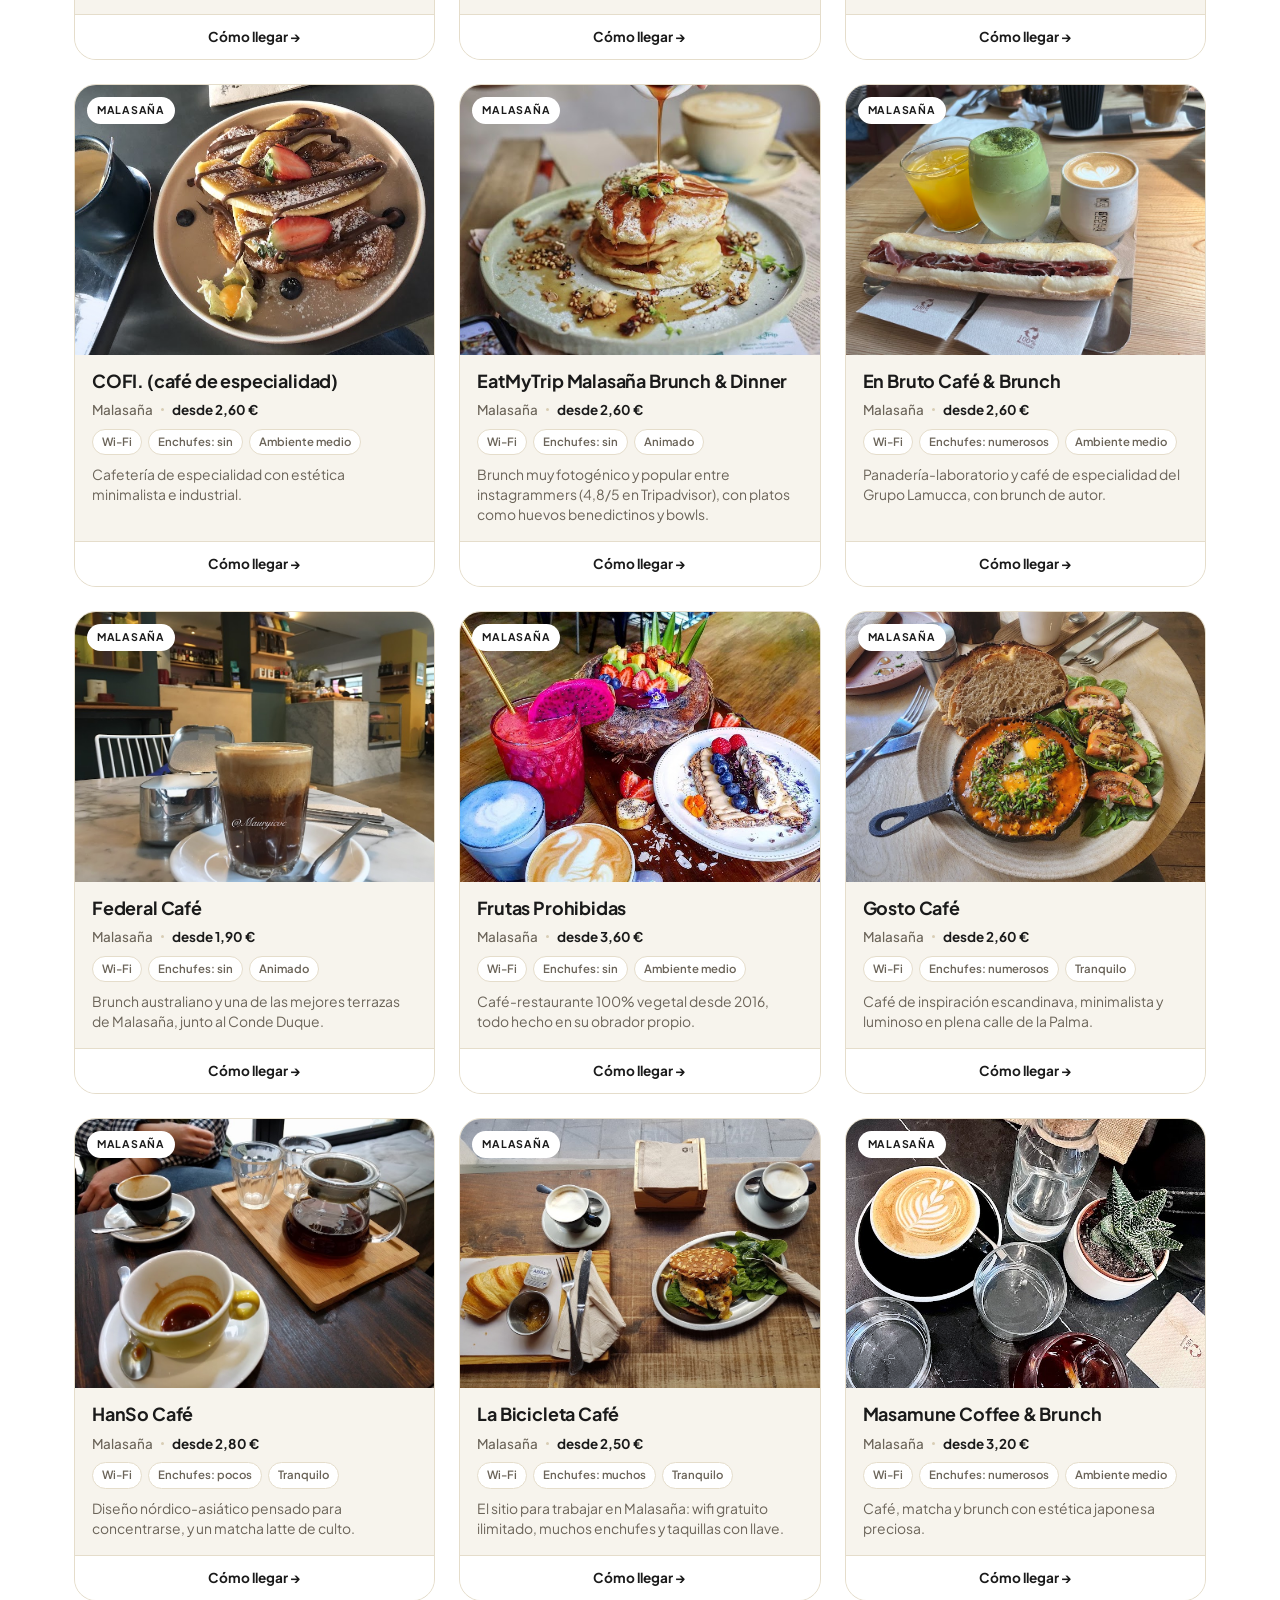
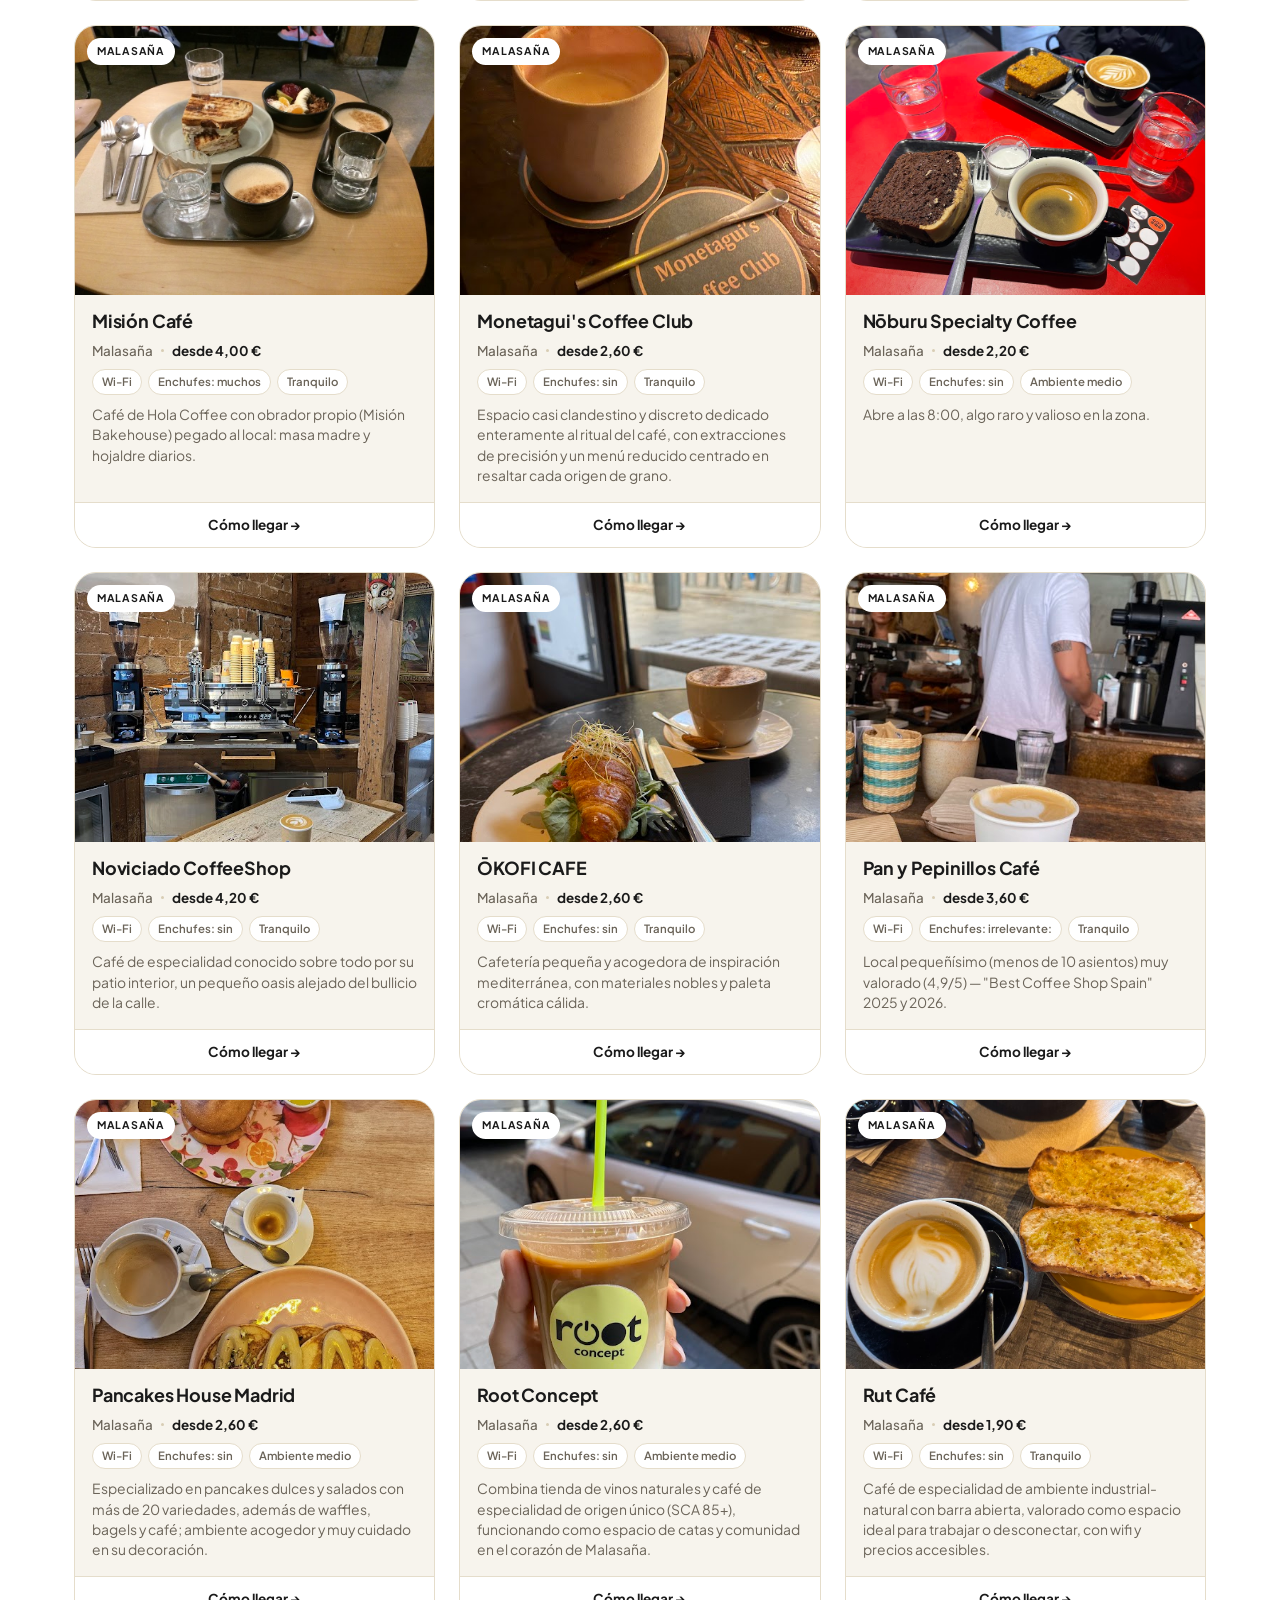
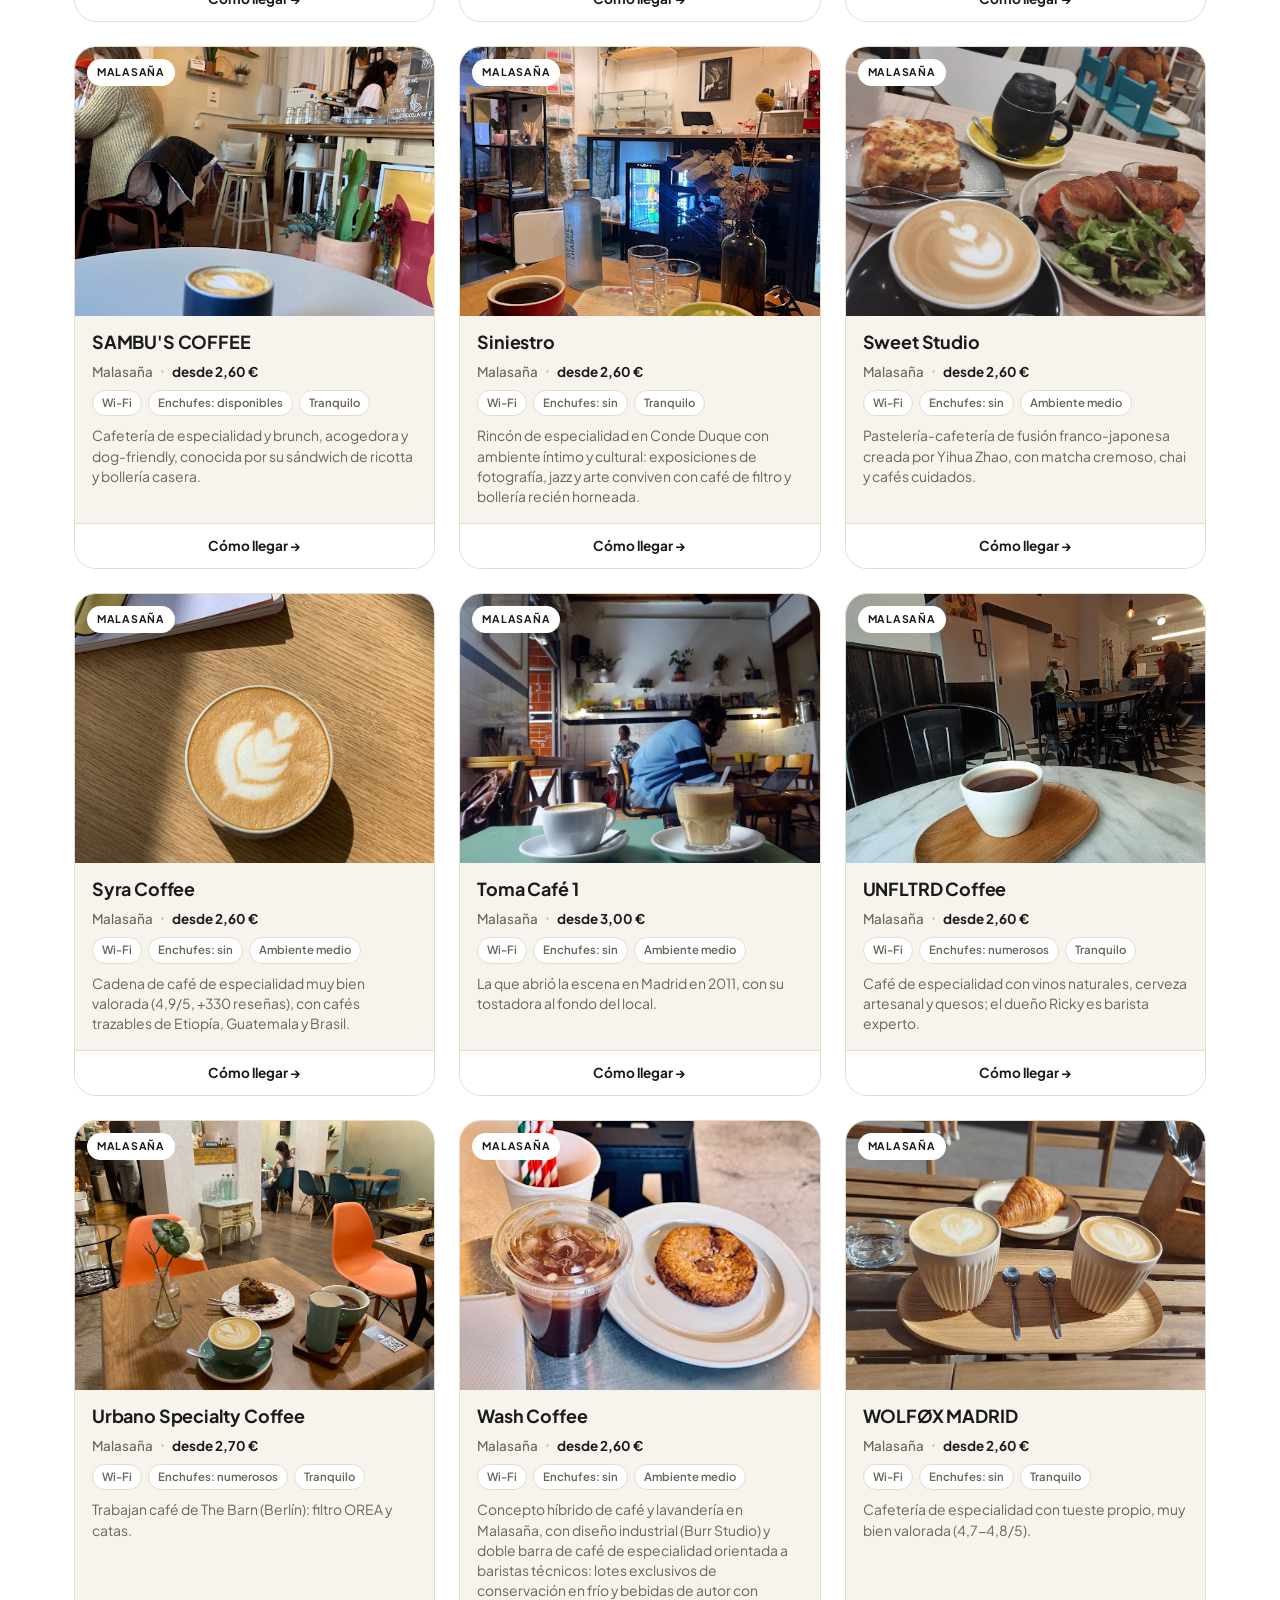
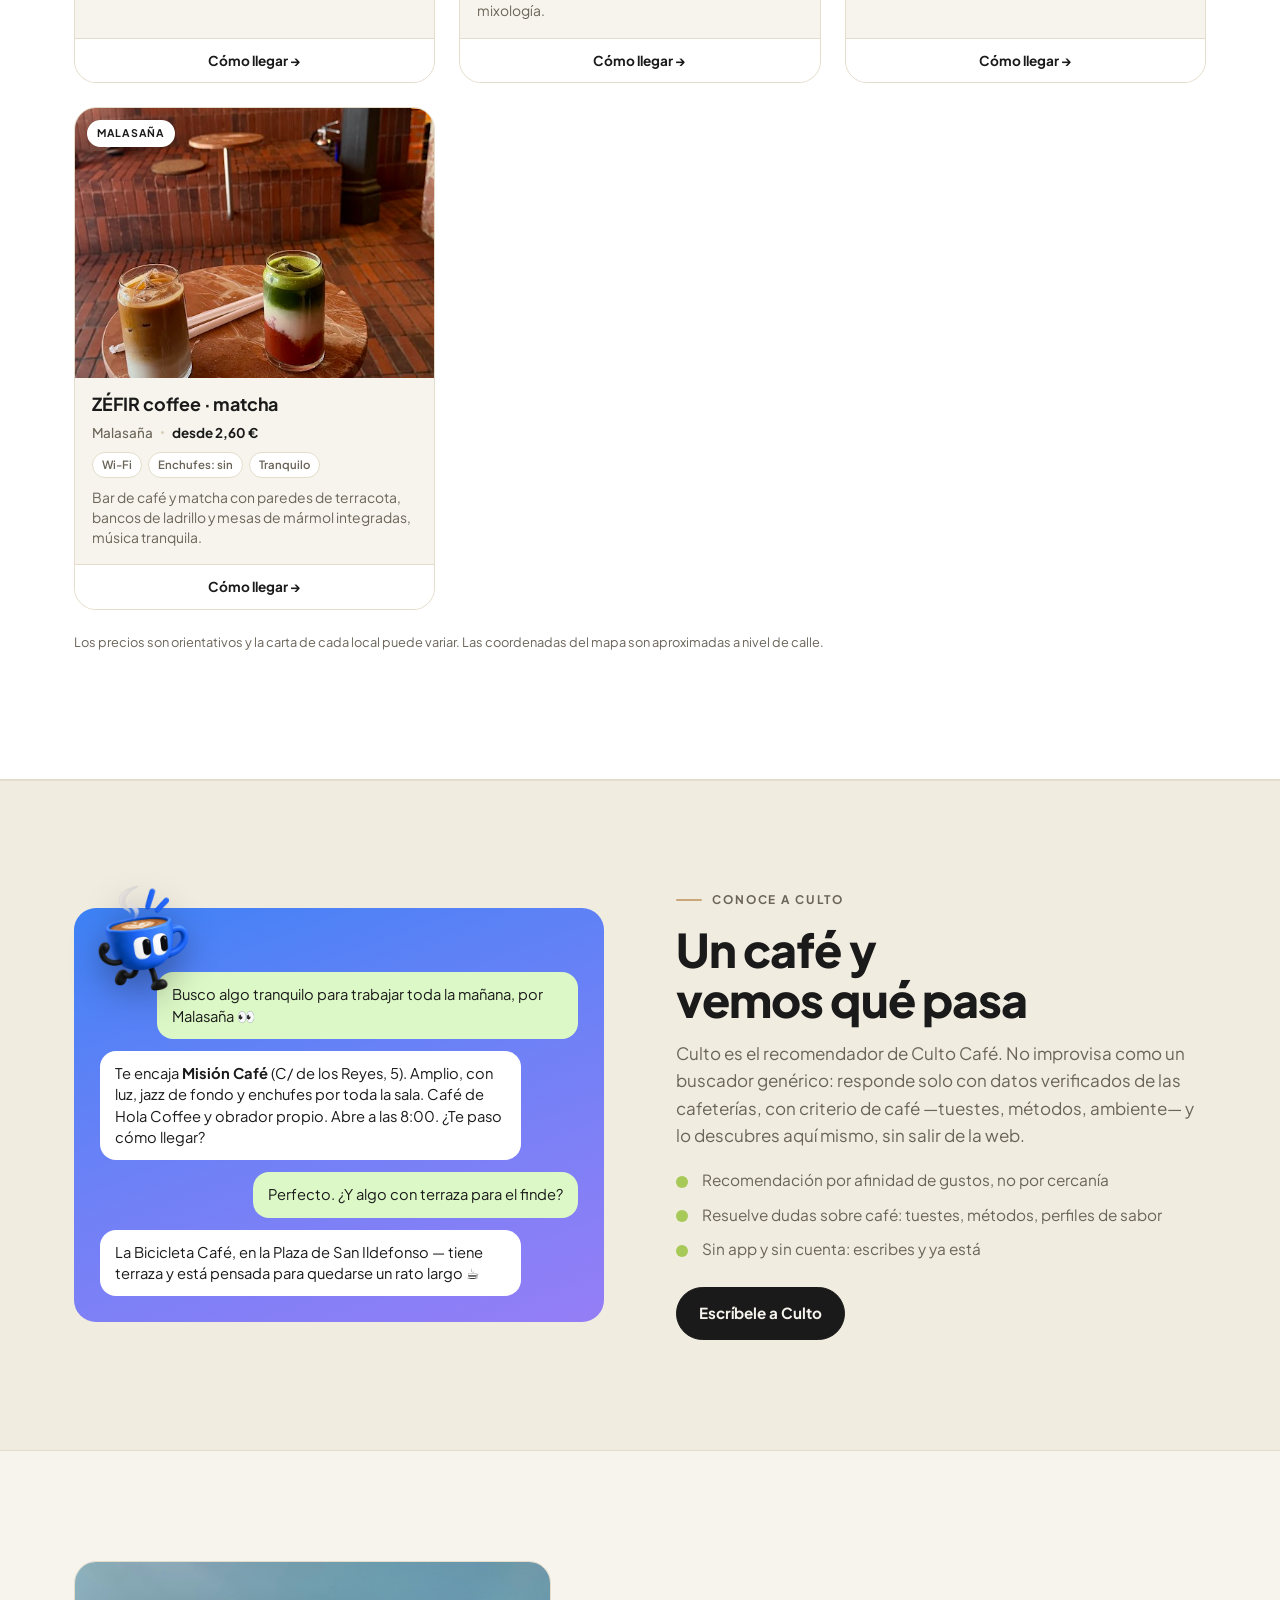
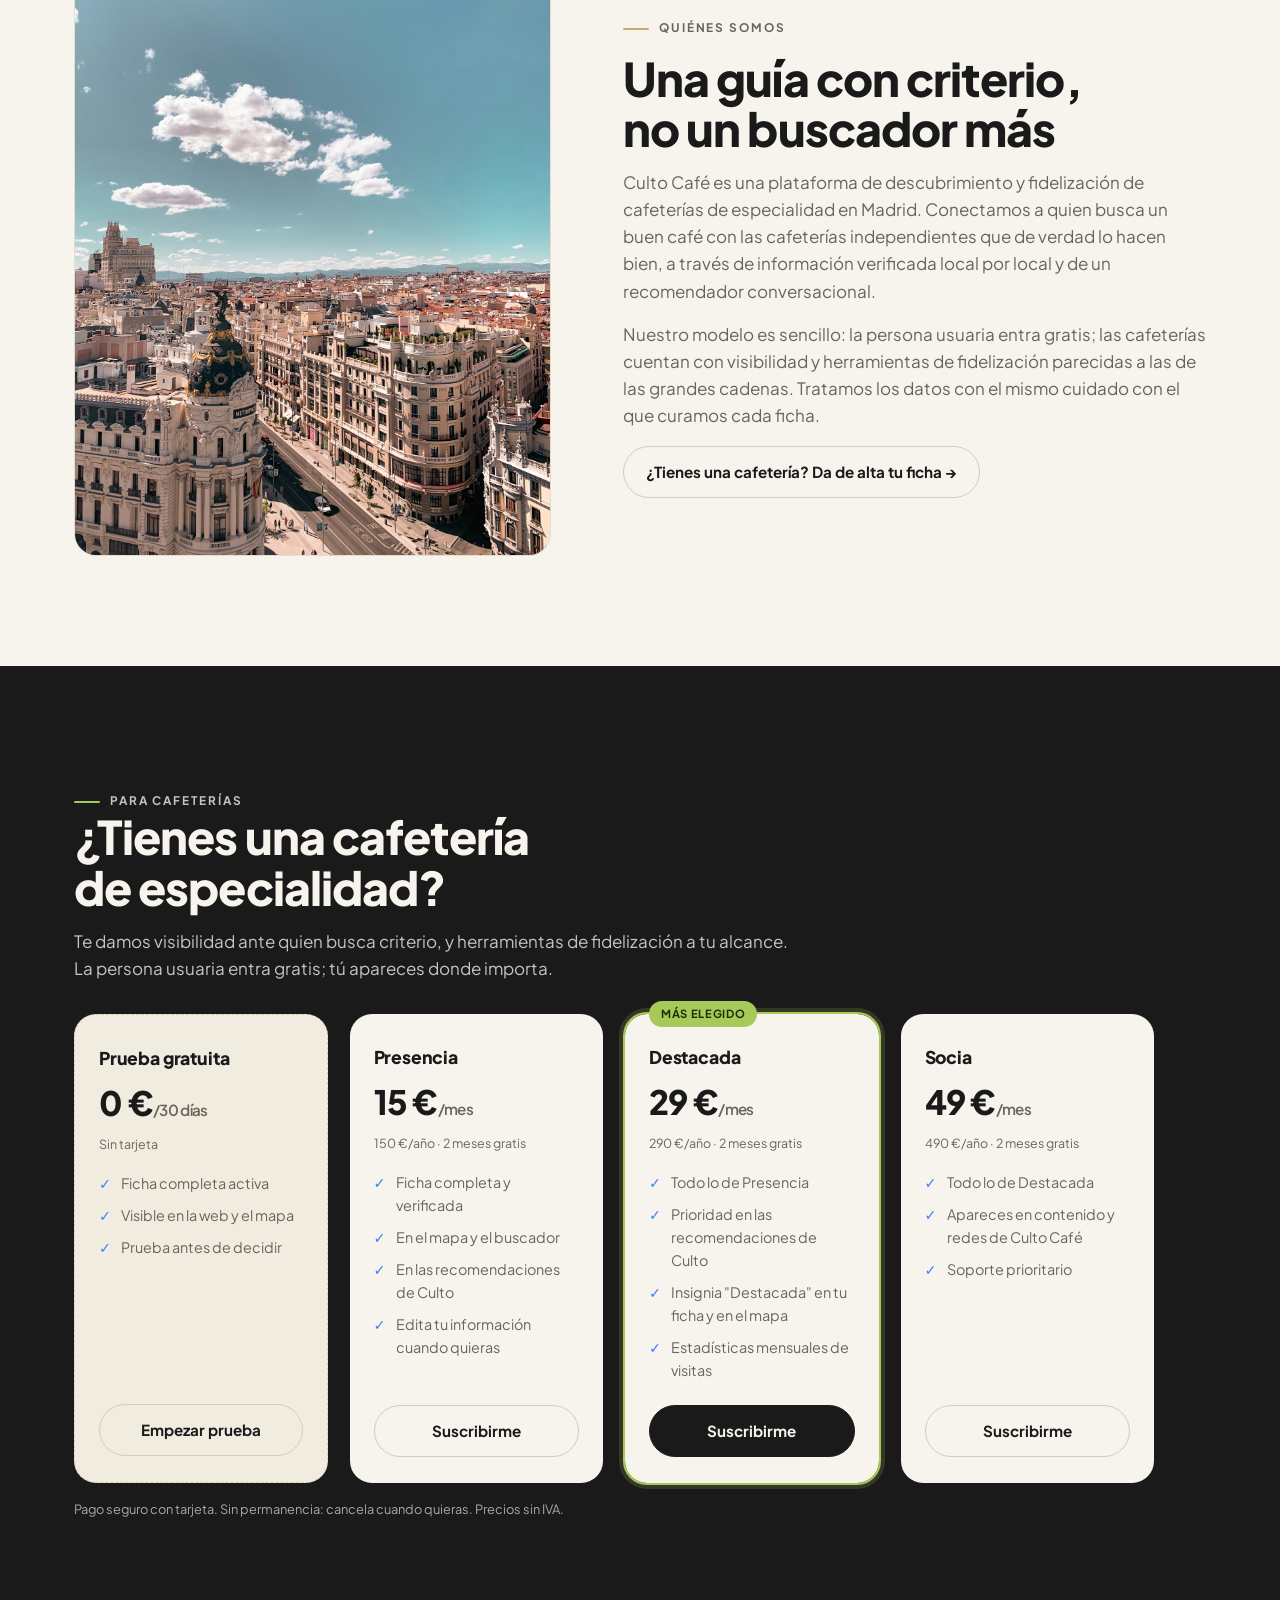
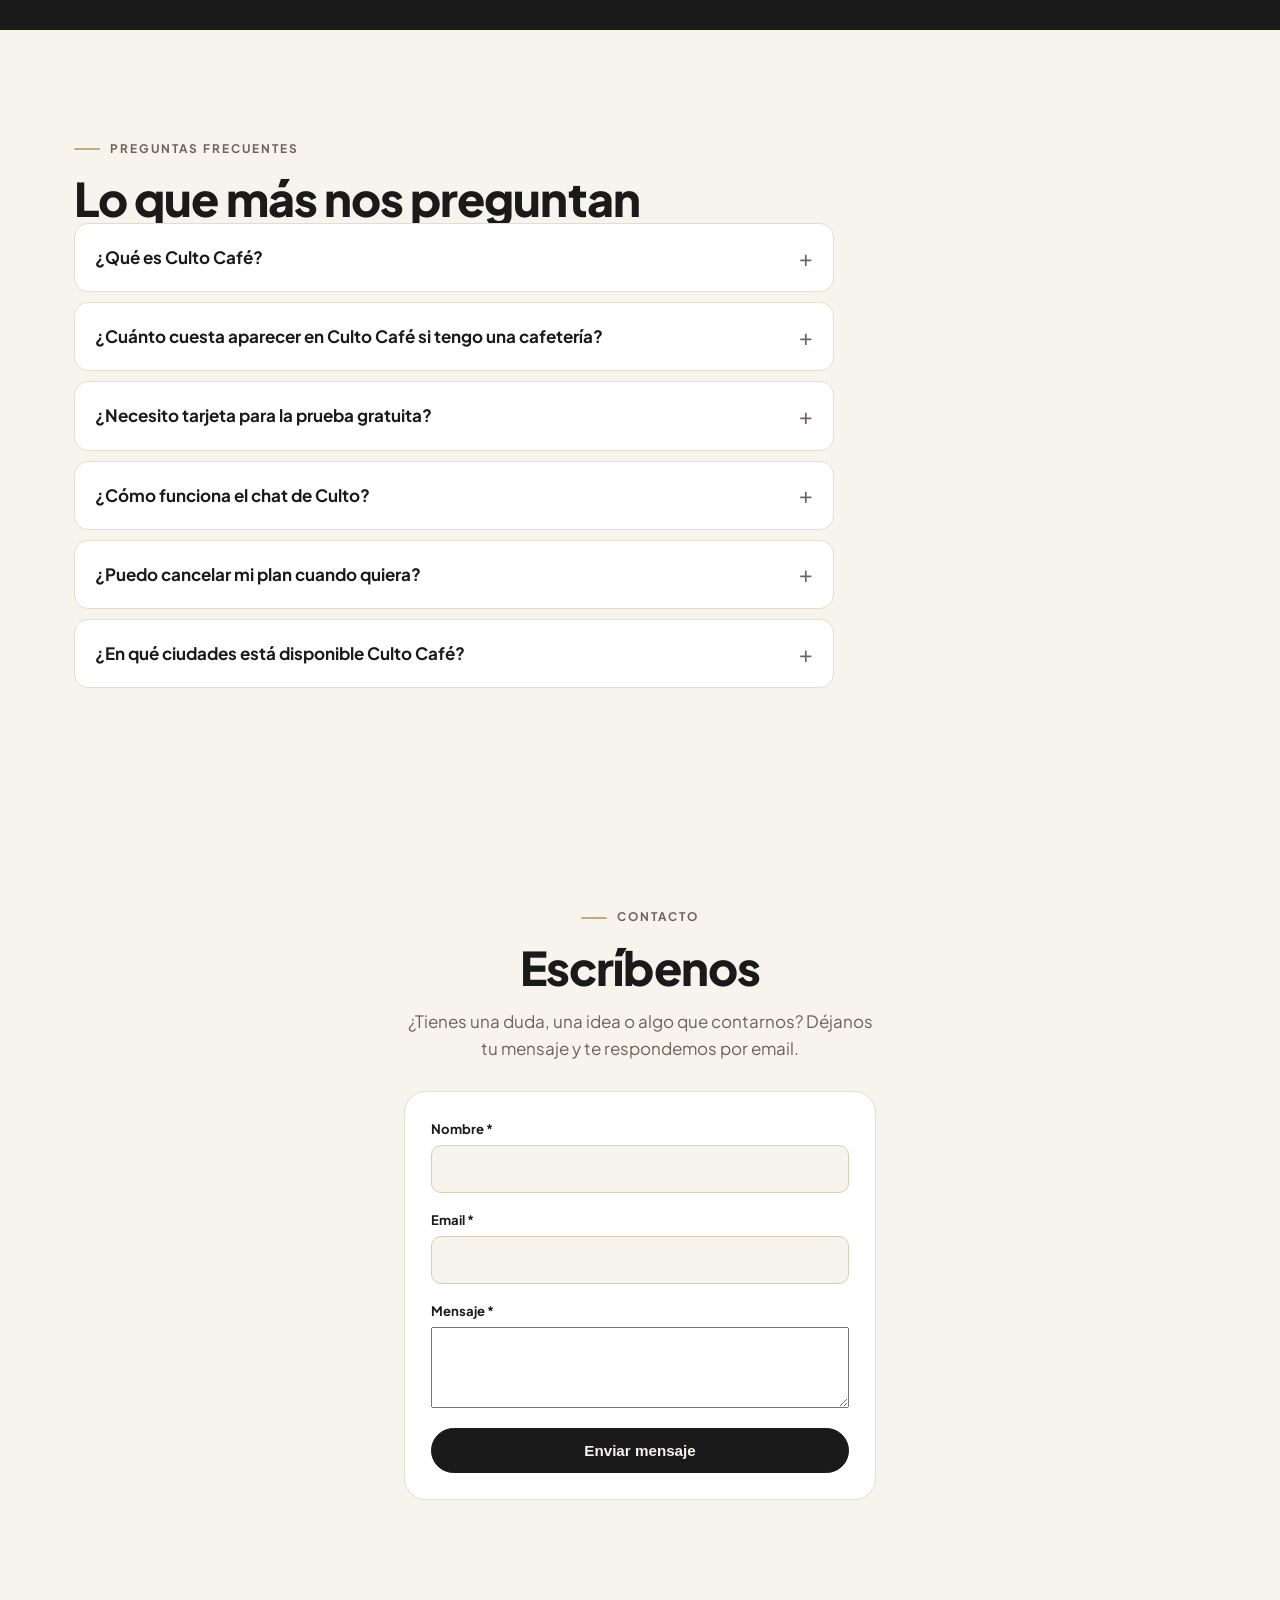
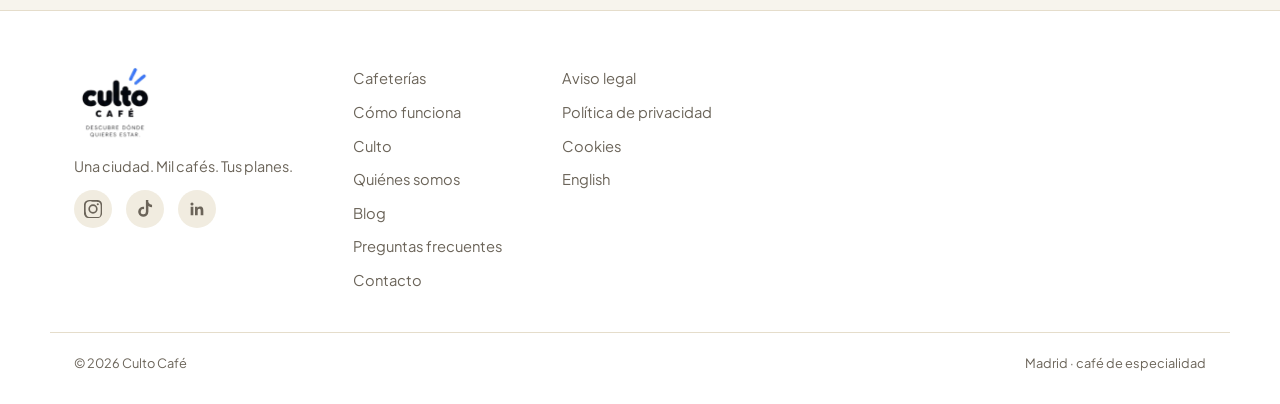
==== commit 0cead3a2: "feat: añadir medición GTM completa (plan de medición) - Script global de clicks que lee data-track-*" ====
--- a/index.html
+++ b/index.html
@@ -91,7 +91,7 @@
       <span aria-hidden="true">·</span>
       <a href="/en/" hreflang="en">EN</a>
     </div>
-    <a class="btn btn-sm" href="#" onclick="window.abrirCultoChat&&window.abrirCultoChat(event)">Escríbele a Culto</a>
+    <a class="btn btn-sm" href="#" onclick="window.abrirCultoChat&&window.abrirCultoChat(event)" data-track-event="chat_open" data-track-cta-location="header">Escríbele a Culto</a>
     <button class="nav-toggle" id="navToggle" aria-label="Abrir menú" aria-expanded="false"><span></span><span></span><span></span></button>
   </div>
 </header>
@@ -107,8 +107,8 @@
       <h1>Cafeterías de especialidad en Madrid, con criterio</h1>
       <p class="hero-lead">Información verificada de cada cafetería independiente —origen del grano, tueste, métodos y ambiente—, un mapa que se ordena por tu ubicación y Culto, un recomendador que habla contigo aquí mismo y te dice dónde tomar tu próximo café.</p>
       <div class="hero-actions">
-        <a class="btn" href="#cafeterias">Ver cafeterías</a>
-        <a class="btn btn-ghost" href="#" onclick="window.abrirCultoChat&&window.abrirCultoChat(event)">Escríbele a Culto</a>
+        <a class="btn" href="#cafeterias" data-track-event="cafe_list_click" data-track-cta-location="home">Ver cafeterías</a>
+        <a class="btn btn-ghost" href="#" onclick="window.abrirCultoChat&&window.abrirCultoChat(event)" data-track-event="chat_open" data-track-cta-location="home_hero">Escríbele a Culto</a>
       </div>
       <p class="hero-note"><strong>Cafeterías de especialidad</strong>, verificadas una a una</p>
     </div>
@@ -180,21 +180,21 @@
     </div>
   </section>
 
-  <section class=”section como” id=”como”>
-    <div class=”wrap”>
-      <div class=”como-grid-new” style=”display:grid;grid-template-columns:1fr 1.5fr;gap:60px;align-items:center”>
-        <div class=”como-visual-col” style=”text-align:center”>
-          <img src=”assets/img/culto.png” alt=”Culto, tu recomendador de cafeterías” style=”width:280px;max-width:100%;display:block;margin:0 auto;filter:drop-shadow(0 8px 24px rgba(0,0,0,.15))”>
-          <a class=”btn” href=”#” onclick=”window.abrirCultoChat&&window.abrirCultoChat(event)” style=”margin-top:28px;display:inline-block”>Habla con Culto</a>
-        </div>
-        <div class=”como-text-col”>
-          <p class=”eyebrow”>Cómo funciona</p>
-          <h2 class=”balance”>De la duda al café, en tres pasos</h2>
-          <p style=”margin-bottom:32px”>La web es el escaparate. Culto está aquí mismo: cuéntale qué buscas y te recomienda la cafetería perfecta, sin app, sin cuenta.</p>
-          <ol class=”pasos”>
-            <li><span class=”paso-num”>01</span><h3>Explora la web</h3><p>Filtra por barrio, por lo que vas a hacer —trabajar, estudiar, quedar, catar— y por wifi, terraza, mascotas o precio. Cada ficha trae origen del grano, tueste, métodos y precios.</p></li>
-            <li><span class=”paso-num”>02</span><h3>Mira el mapa</h3><p>Activa tu ubicación y las cafeterías se ordenan por cercanía. La más cercana queda resaltada, con un botón para llegar en un toque.</p></li>
-            <li><span class=”paso-num”>03</span><h3>Habla con Culto</h3><p>Le cuentas qué te apetece —“algo tranquilo para trabajar cerca de la Plaza de San Ildefonso”— y te recomienda según afinidad, no solo cercanía.</p></li>
+  <section class="section como" id="como">
+    <div class="wrap">
+      <div class="como-grid-new" style="display:grid;grid-template-columns:1fr 1.5fr;gap:60px;align-items:center">
+        <div class="como-visual-col" style="text-align:center">
+          <img src="assets/img/culto.png" alt="Culto, tu recomendador de cafeterías" style="width:280px;max-width:100%;display:block;margin:0 auto;filter:drop-shadow(0 8px 24px rgba(0,0,0,.15))">
+          <a class="btn" href="#" onclick="window.abrirCultoChat&&window.abrirCultoChat(event)" style="margin-top:28px;display:inline-block" data-track-event="chat_open" data-track-cta-location="how_it_works">Habla con Culto</a>
+        </div>
+        <div class="como-text-col">
+          <p class="eyebrow">Cómo funciona</p>
+          <h2 class="balance">De la duda al café, en tres pasos</h2>
+          <p style="margin-bottom:32px">La web es el escaparate. Culto está aquí mismo: cuéntale qué buscas y te recomienda la cafetería perfecta, sin app, sin cuenta.</p>
+          <ol class="pasos">
+            <li><span class="paso-num">01</span><h3>Explora la web</h3><p>Filtra por barrio, por lo que vas a hacer —trabajar, estudiar, quedar, catar— y por wifi, terraza, mascotas o precio. Cada ficha trae origen del grano, tueste, métodos y precios.</p></li>
+            <li><span class="paso-num">02</span><h3>Mira el mapa</h3><p>Activa tu ubicación y las cafeterías se ordenan por cercanía. La más cercana queda resaltada, con un botón para llegar en un toque.</p></li>
+            <li><span class="paso-num">03</span><h3>Habla con Culto</h3><p>Le cuentas qué te apetece —"algo tranquilo para trabajar cerca de la Plaza de San Ildefonso"— y te recomienda según afinidad, no solo cercanía.</p></li>
           </ol>
         </div>
       </div>
@@ -263,7 +263,7 @@
           <li>Resuelve dudas sobre café: tuestes, métodos, perfiles de sabor</li>
           <li>Sin app y sin cuenta: escribes y ya está</li>
         </ul>
-        <a class="btn" href="#" onclick="window.abrirCultoChat&&window.abrirCultoChat(event)" aria-label="Abrir chat con Culto">Escríbele a Culto</a>
+        <a class="btn" href="#" onclick="window.abrirCultoChat&&window.abrirCultoChat(event)" aria-label="Abrir chat con Culto" data-track-event="chat_open" data-track-cta-location="home_free_service">Escríbele a Culto</a>
       </div>
     </div>
   </section>
@@ -276,7 +276,7 @@
         <h2 class="balance">Una guía con criterio, no un buscador más</h2>
         <p>Culto Café es una plataforma de descubrimiento y fidelización de cafeterías de especialidad en Madrid. Conectamos a quien busca un buen café con las cafeterías independientes que de verdad lo hacen bien, a través de información verificada local por local y de un recomendador conversacional.</p>
         <p>Nuestro modelo es sencillo: la persona usuaria entra gratis; las cafeterías cuentan con visibilidad y herramientas de fidelización parecidas a las de las grandes cadenas. Tratamos los datos con el mismo cuidado con el que curamos cada ficha.</p>
-        <p><a class="btn btn-ghost" href="#para-cafeterias">¿Tienes una cafetería? Da de alta tu ficha →</a></p>
+        <p><a class="btn btn-ghost" href="#para-cafeterias" data-track-event="cafe_signup_click" data-track-cta-location="about_us">¿Tienes una cafetería? Da de alta tu ficha →</a></p>
       </div>
     </div>
   </section>
@@ -297,7 +297,7 @@
             <li>Visible en la web y el mapa</li>
             <li>Prueba antes de decidir</li>
           </ul>
-          <a class="btn btn-ghost plan-cta" href="suscribir/index.html?plan=Prueba%20gratuita" data-plan="Prueba gratuita">Empezar prueba</a>
+          <a class="btn btn-ghost plan-cta" href="suscribir/index.html?plan=Prueba%20gratuita" data-plan="Prueba gratuita" data-track-event="plan_select" data-track-plan-name="Prueba gratuita" data-track-plan-price="0" data-track-cta-location="pricing">Empezar prueba</a>
         </article>
         <article class="plan">
           <h3>Presencia</h3>
@@ -310,7 +310,7 @@
             <li>Edita tu información cuando quieras</li>
           </ul>
           <!-- Sustituir por tu Payment Link de Stripe (dashboard.stripe.com/payment-links), con redirección a /gracias/ -->
-          <a class="btn btn-ghost plan-cta" href="suscribir/index.html?plan=Presencia" data-plan="Presencia">Suscribirme</a>
+          <a class="btn btn-ghost plan-cta" href="suscribir/index.html?plan=Presencia" data-plan="Presencia" data-track-event="plan_select" data-track-plan-name="Presencia" data-track-plan-price="15" data-track-cta-location="pricing">Suscribirme</a>
         </article>
         <article class="plan plan-destacada">
           <span class="plan-tag">Más elegido</span>
@@ -324,7 +324,7 @@
             <li>Estadísticas mensuales de visitas</li>
           </ul>
           <!-- Sustituir por tu Payment Link de Stripe (dashboard.stripe.com/payment-links), con redirección a /gracias/ -->
-          <a class="btn plan-cta" href="suscribir/index.html?plan=Destacada" data-plan="Destacada">Suscribirme</a>
+          <a class="btn plan-cta" href="suscribir/index.html?plan=Destacada" data-plan="Destacada" data-track-event="plan_select" data-track-plan-name="Destacada" data-track-plan-price="29" data-track-cta-location="pricing">Suscribirme</a>
         </article>
         <article class="plan">
           <h3>Socia</h3>
@@ -336,7 +336,7 @@
             <li>Soporte prioritario</li>
           </ul>
           <!-- Sustituir por tu Payment Link de Stripe (dashboard.stripe.com/payment-links), con redirección a /gracias/ -->
-          <a class="btn btn-ghost plan-cta" href="suscribir/index.html?plan=Socia" data-plan="Socia">Suscribirme</a>
+          <a class="btn btn-ghost plan-cta" href="suscribir/index.html?plan=Socia" data-plan="Socia" data-track-event="plan_select" data-track-plan-name="Socia" data-track-plan-price="49" data-track-cta-location="pricing">Suscribirme</a>
         </article>
       </div>
       <p class="plan-nota">Pago seguro con tarjeta. Sin permanencia: cancela cuando quieras. Precios sin IVA.</p>
@@ -440,6 +440,8 @@
         ok.textContent = "Gracias, hemos recibido tu mensaje. Te responderemos por email.";
         ok.style.display = "block";
         btn.disabled = false; btn.textContent = btnText;
+        window.dataLayer = window.dataLayer || [];
+        window.dataLayer.push({event:'contact_form_submit', form_id:'contact'});
         return;
       }
       throw new Error("http " + r.status);
@@ -537,6 +539,23 @@
   document.getElementById('vcNext').addEventListener('click', function(){ go(current + 1); });
   dots.forEach(function(d){ d.addEventListener('click', function(){ go(+d.getAttribute('data-i')); }); });
 })();
+</script>
+
+<!-- Script global GTM: lee data-track-* y publica en el dataLayer -->
+<script>
+window.dataLayer = window.dataLayer || [];
+document.addEventListener('click', function(e) {
+  var el = e.target.closest('[data-track-event]');
+  if (!el) return;
+  var payload = { event: el.getAttribute('data-track-event') };
+  Array.prototype.forEach.call(el.attributes, function(a) {
+    if (a.name.indexOf('data-track-') === 0 && a.name !== 'data-track-event') {
+      var key = a.name.replace('data-track-', '').replace(/-/g, '_');
+      payload[key] = isNaN(a.value) ? a.value : Number(a.value);
+    }
+  });
+  window.dataLayer.push(payload);
+});
 </script>
 
 <!-- Placeholder para abrirCultoChat: captura clics antes de que cargue el módulo -->
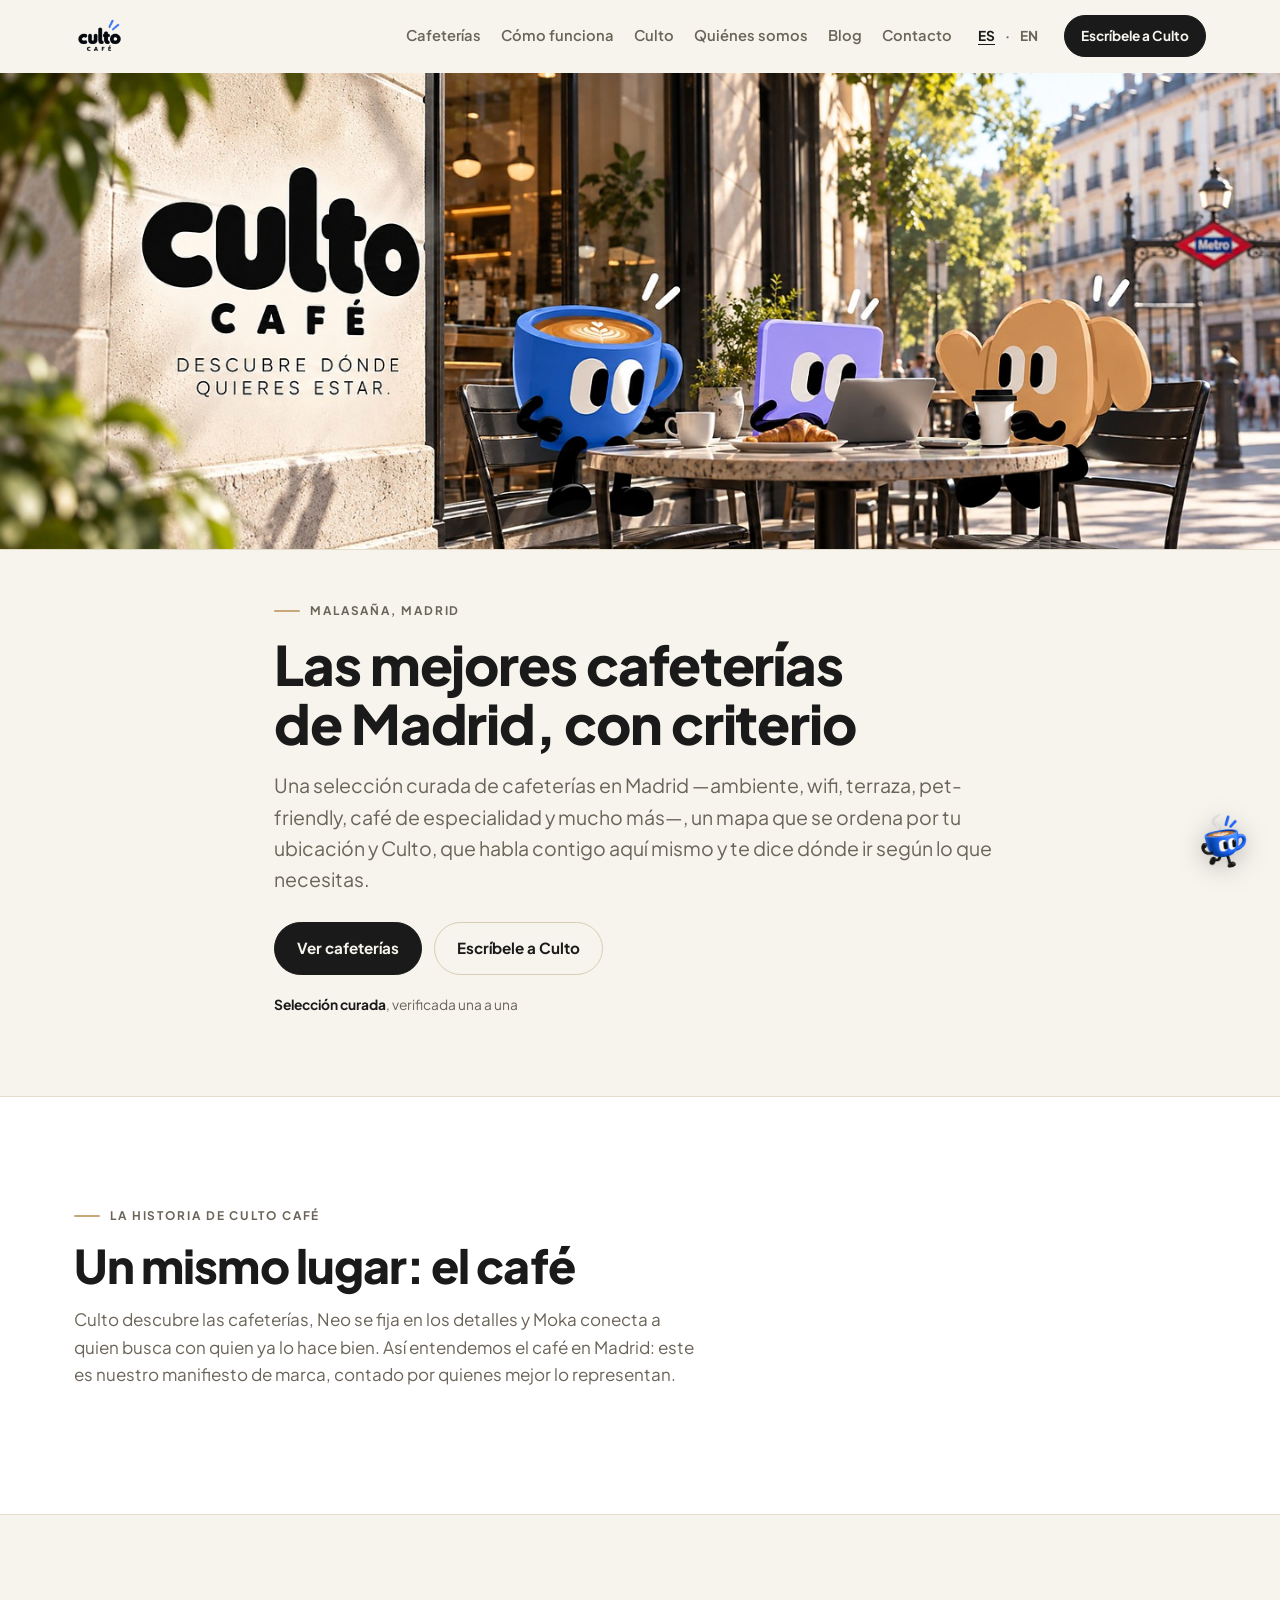
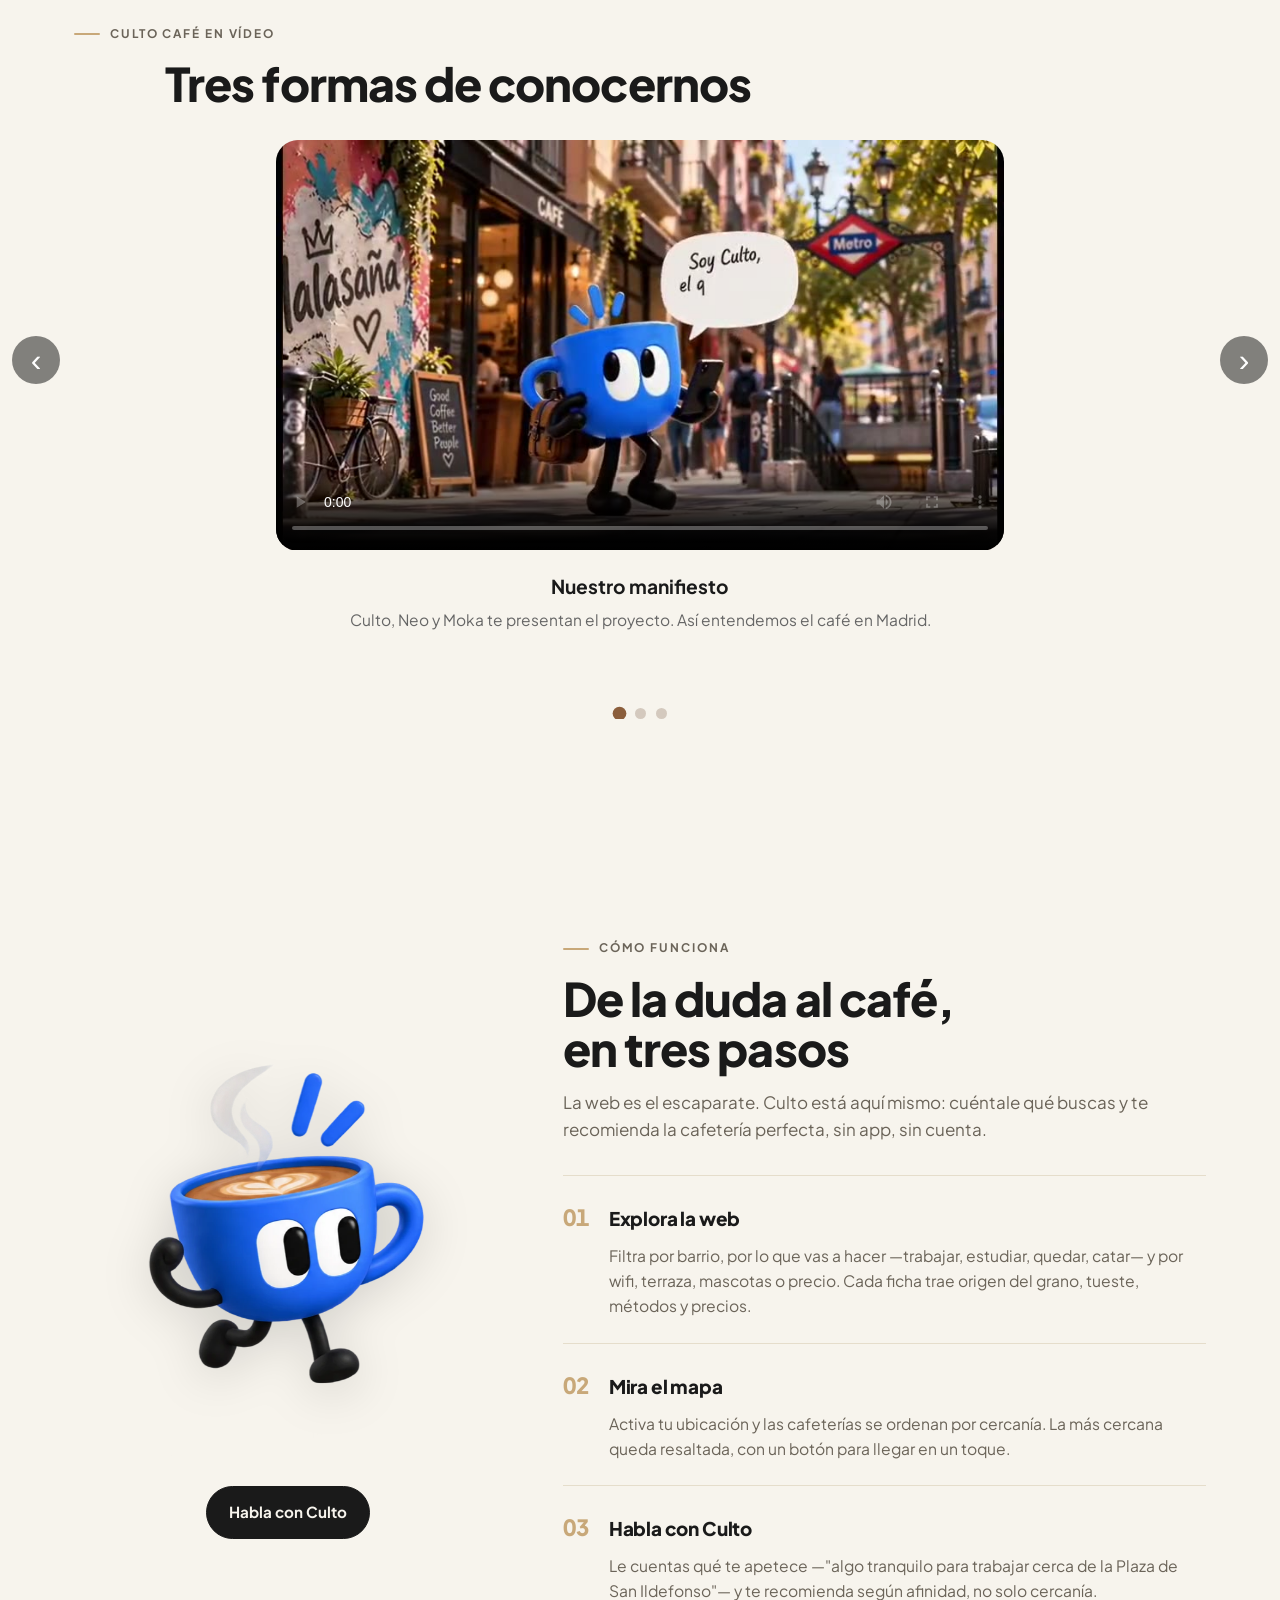
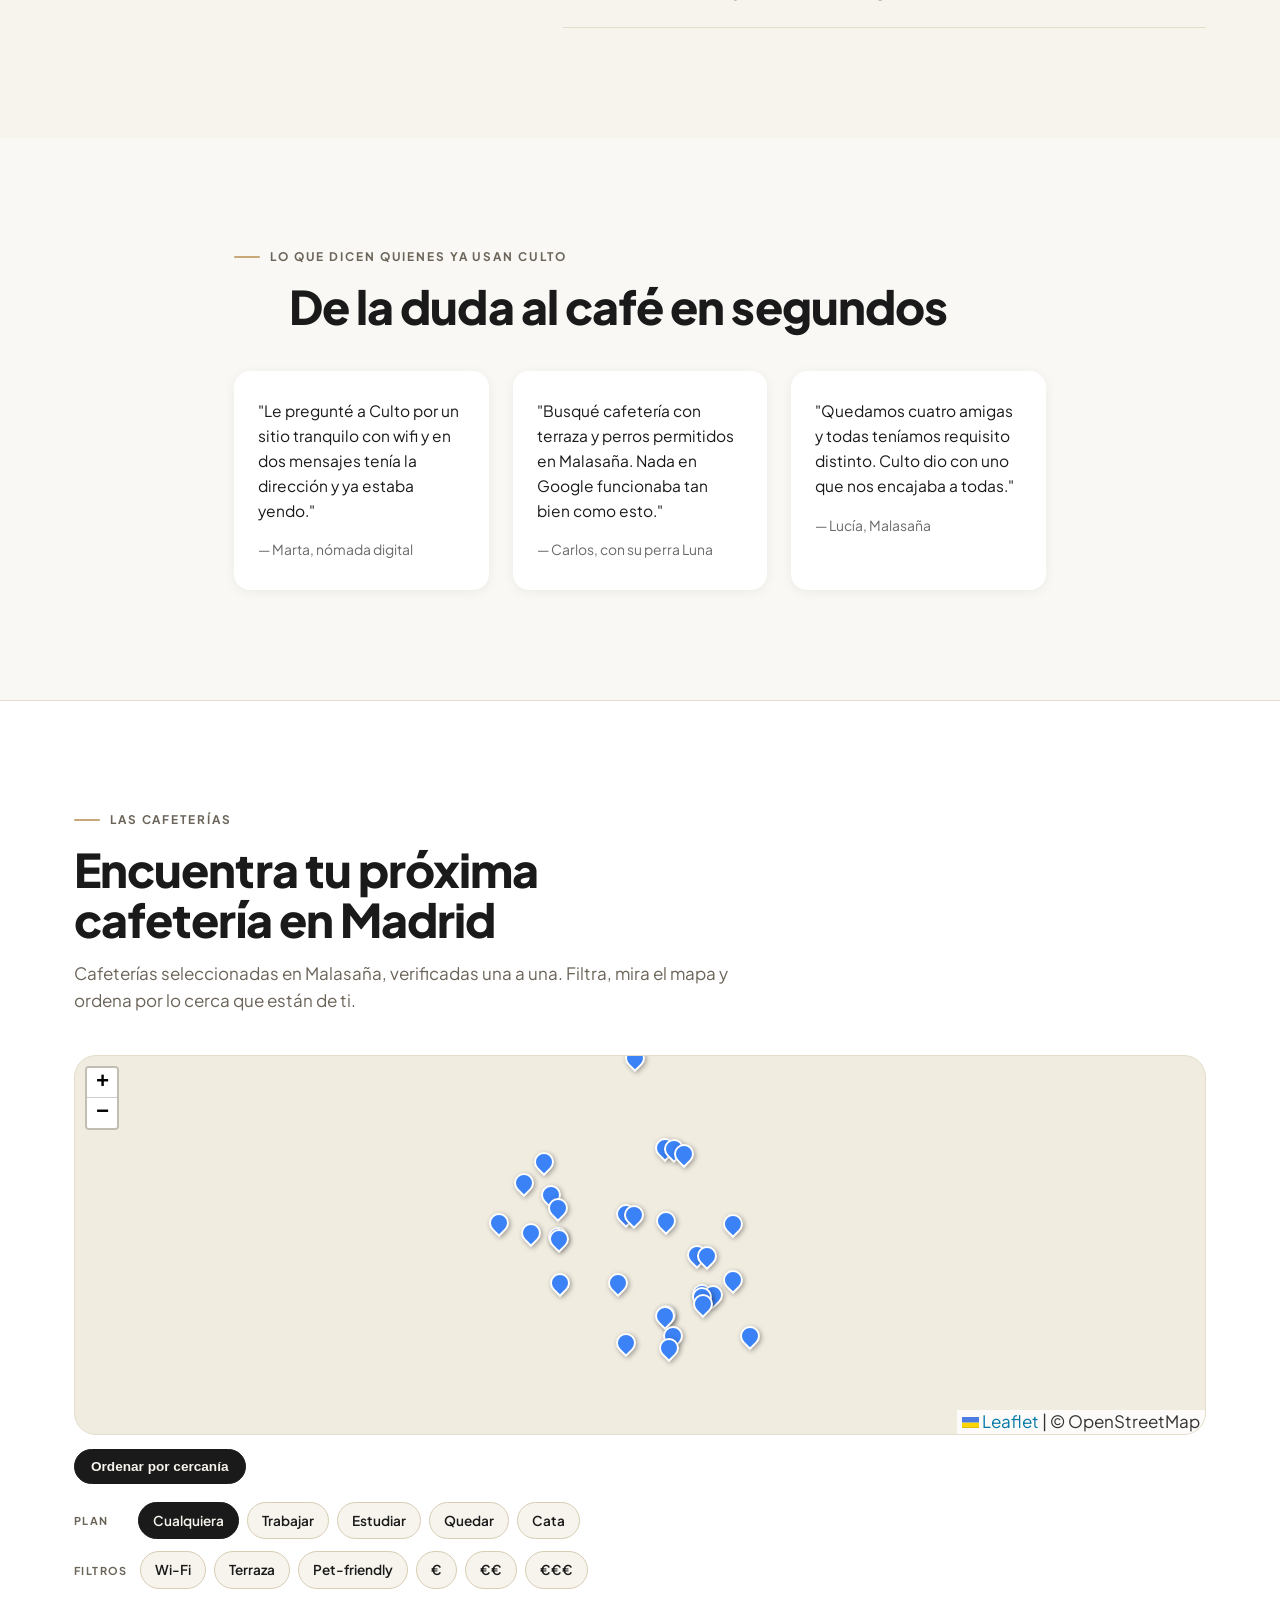
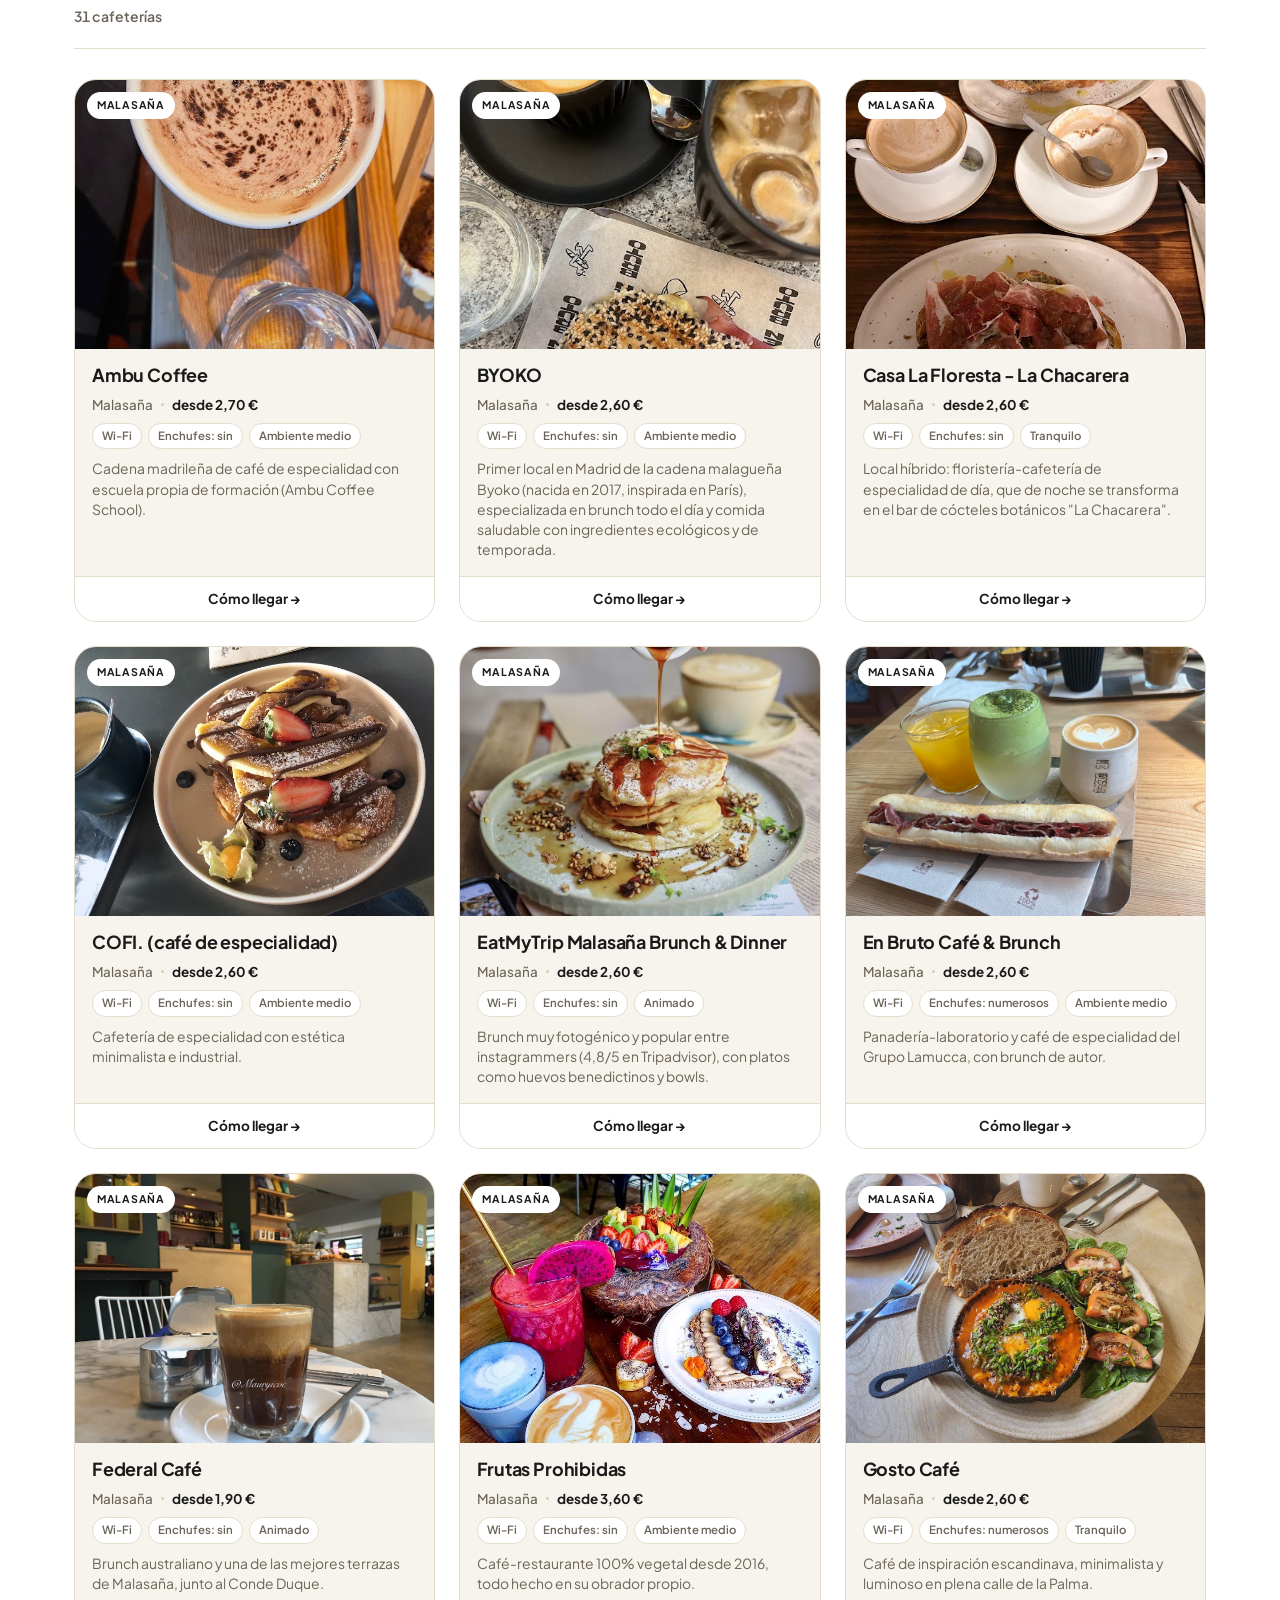
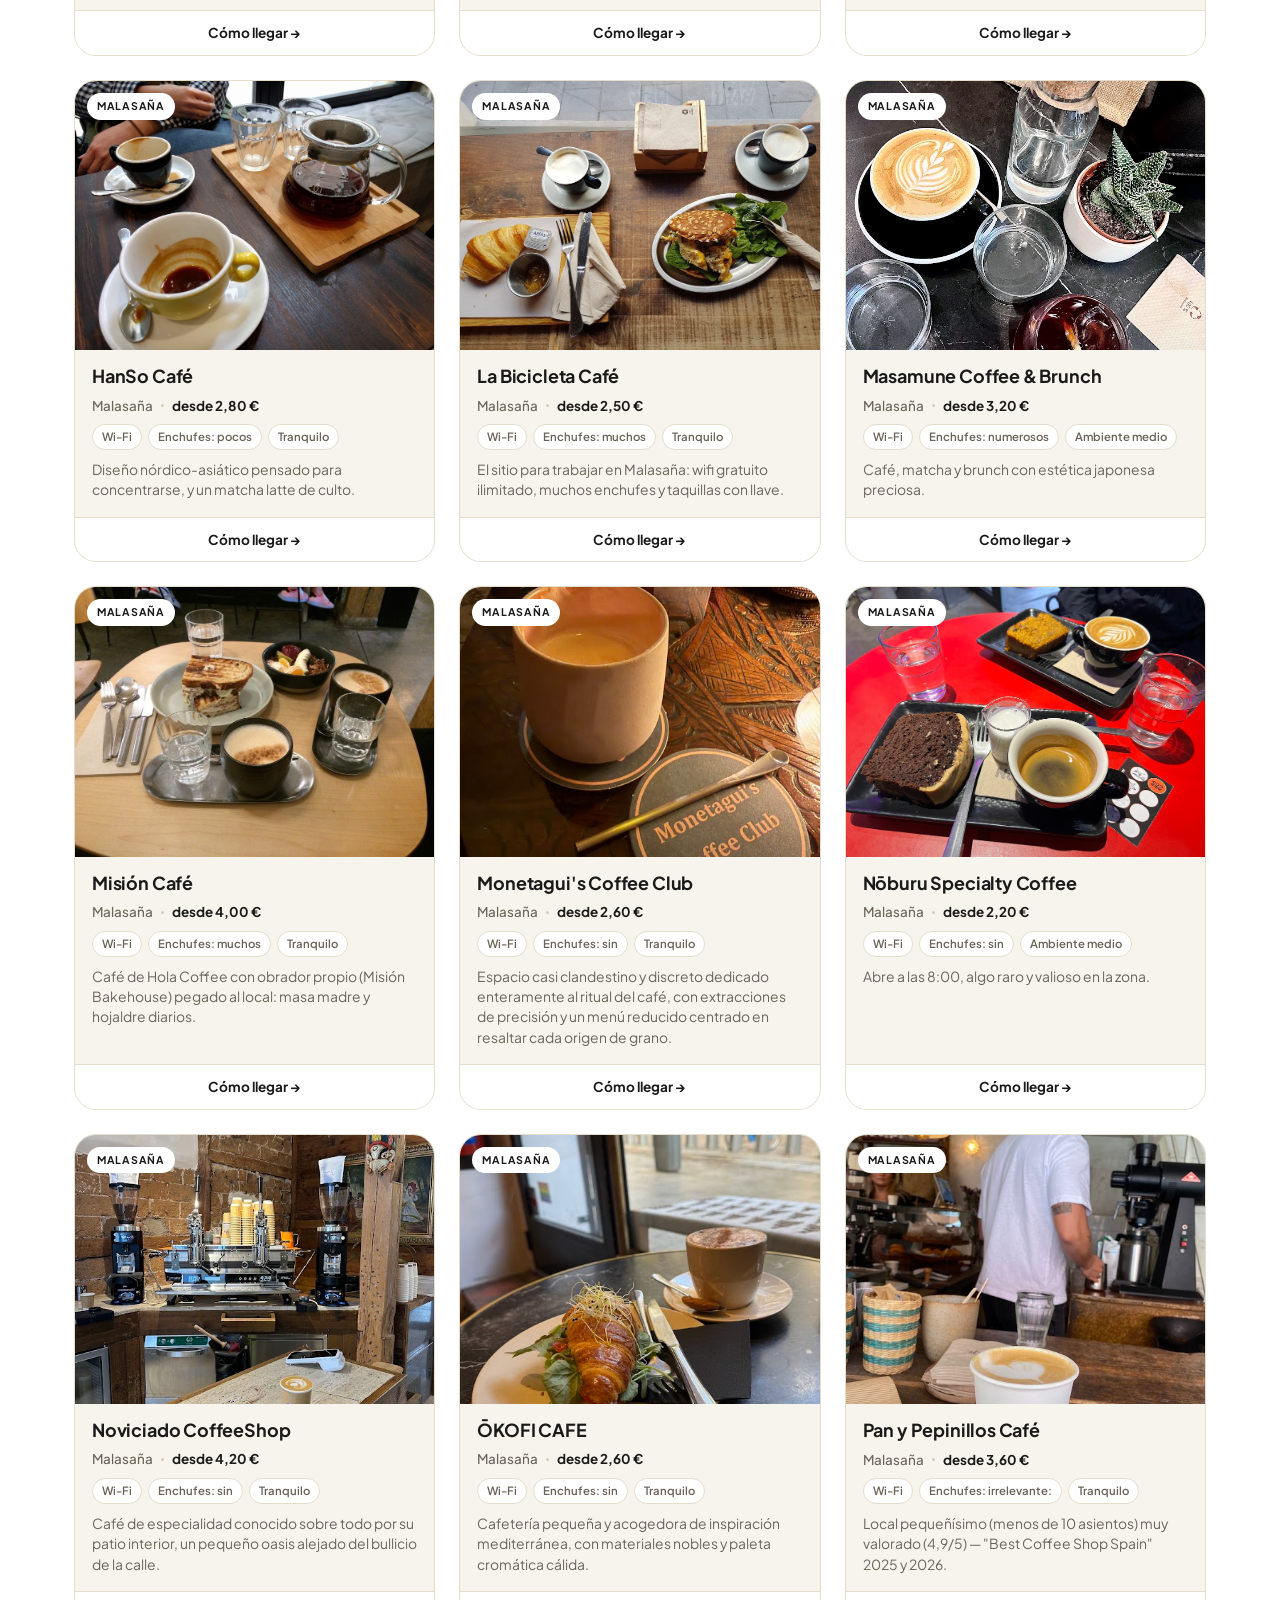
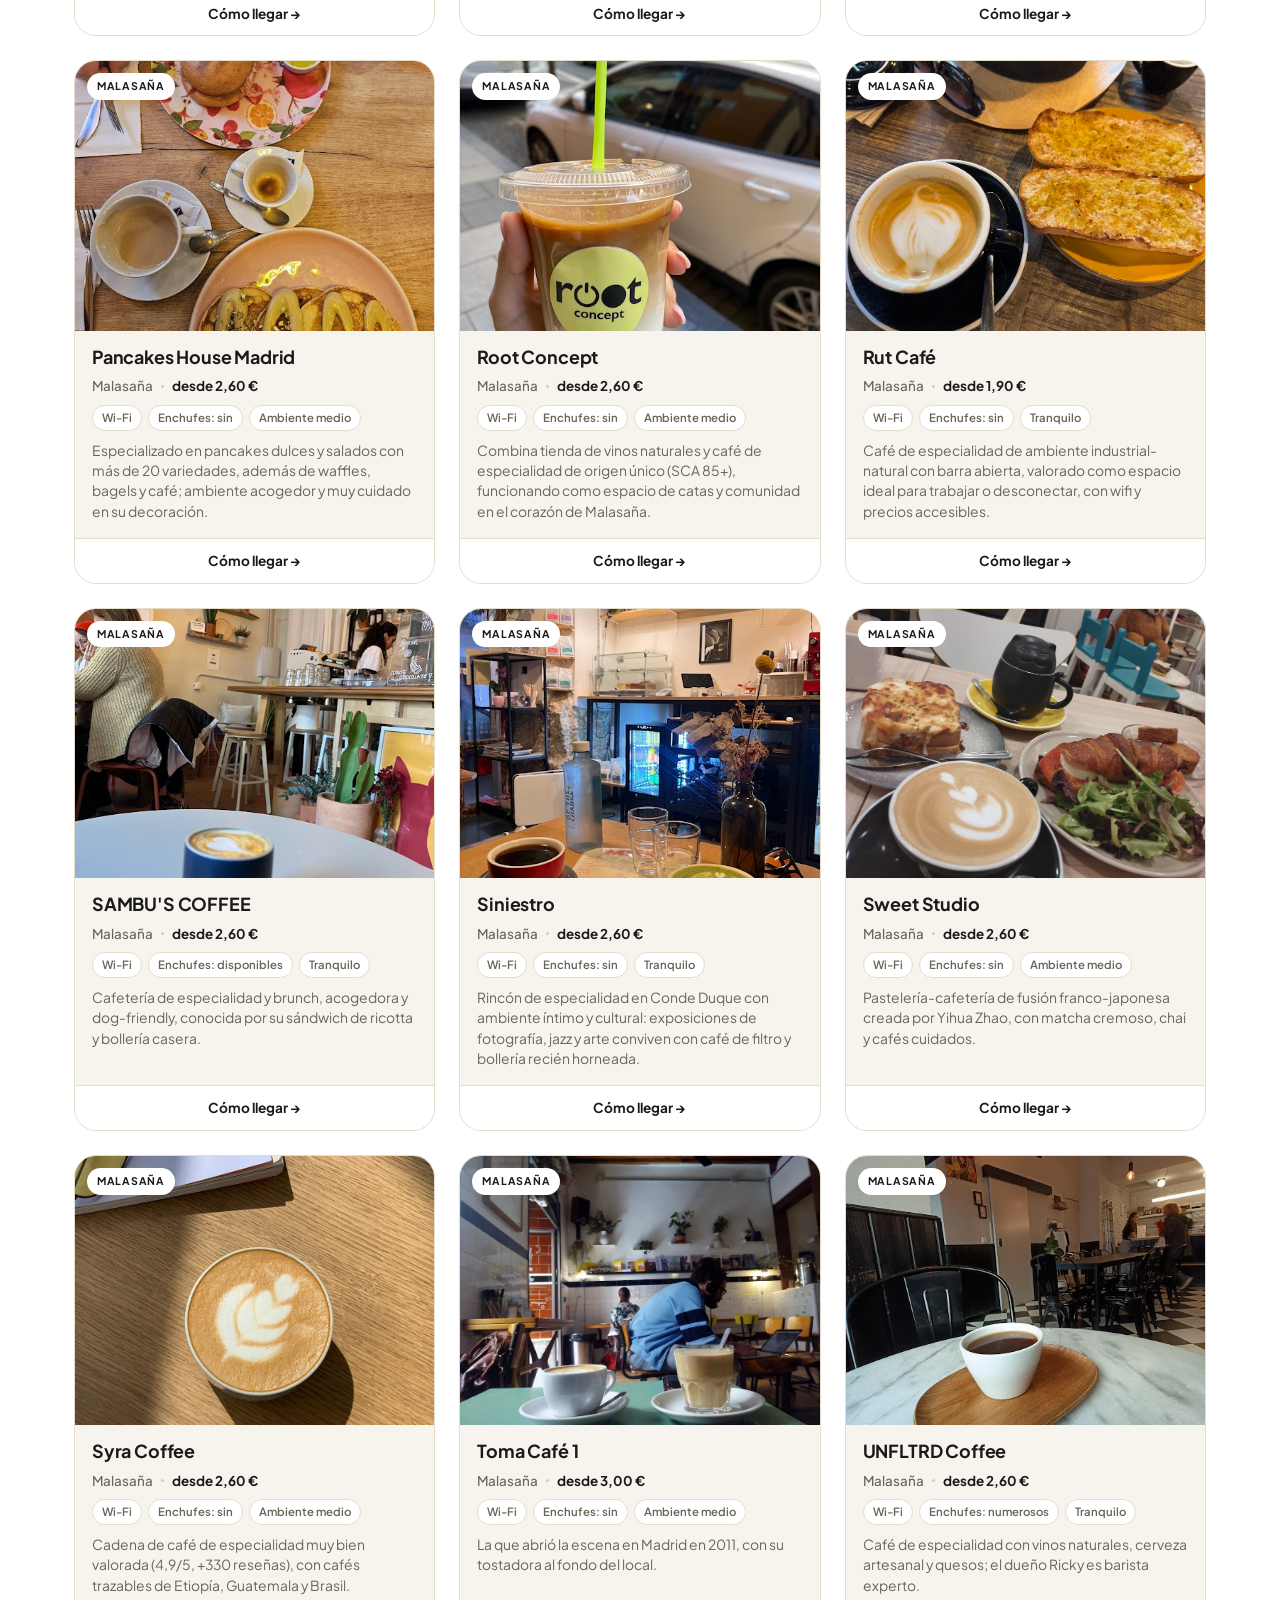
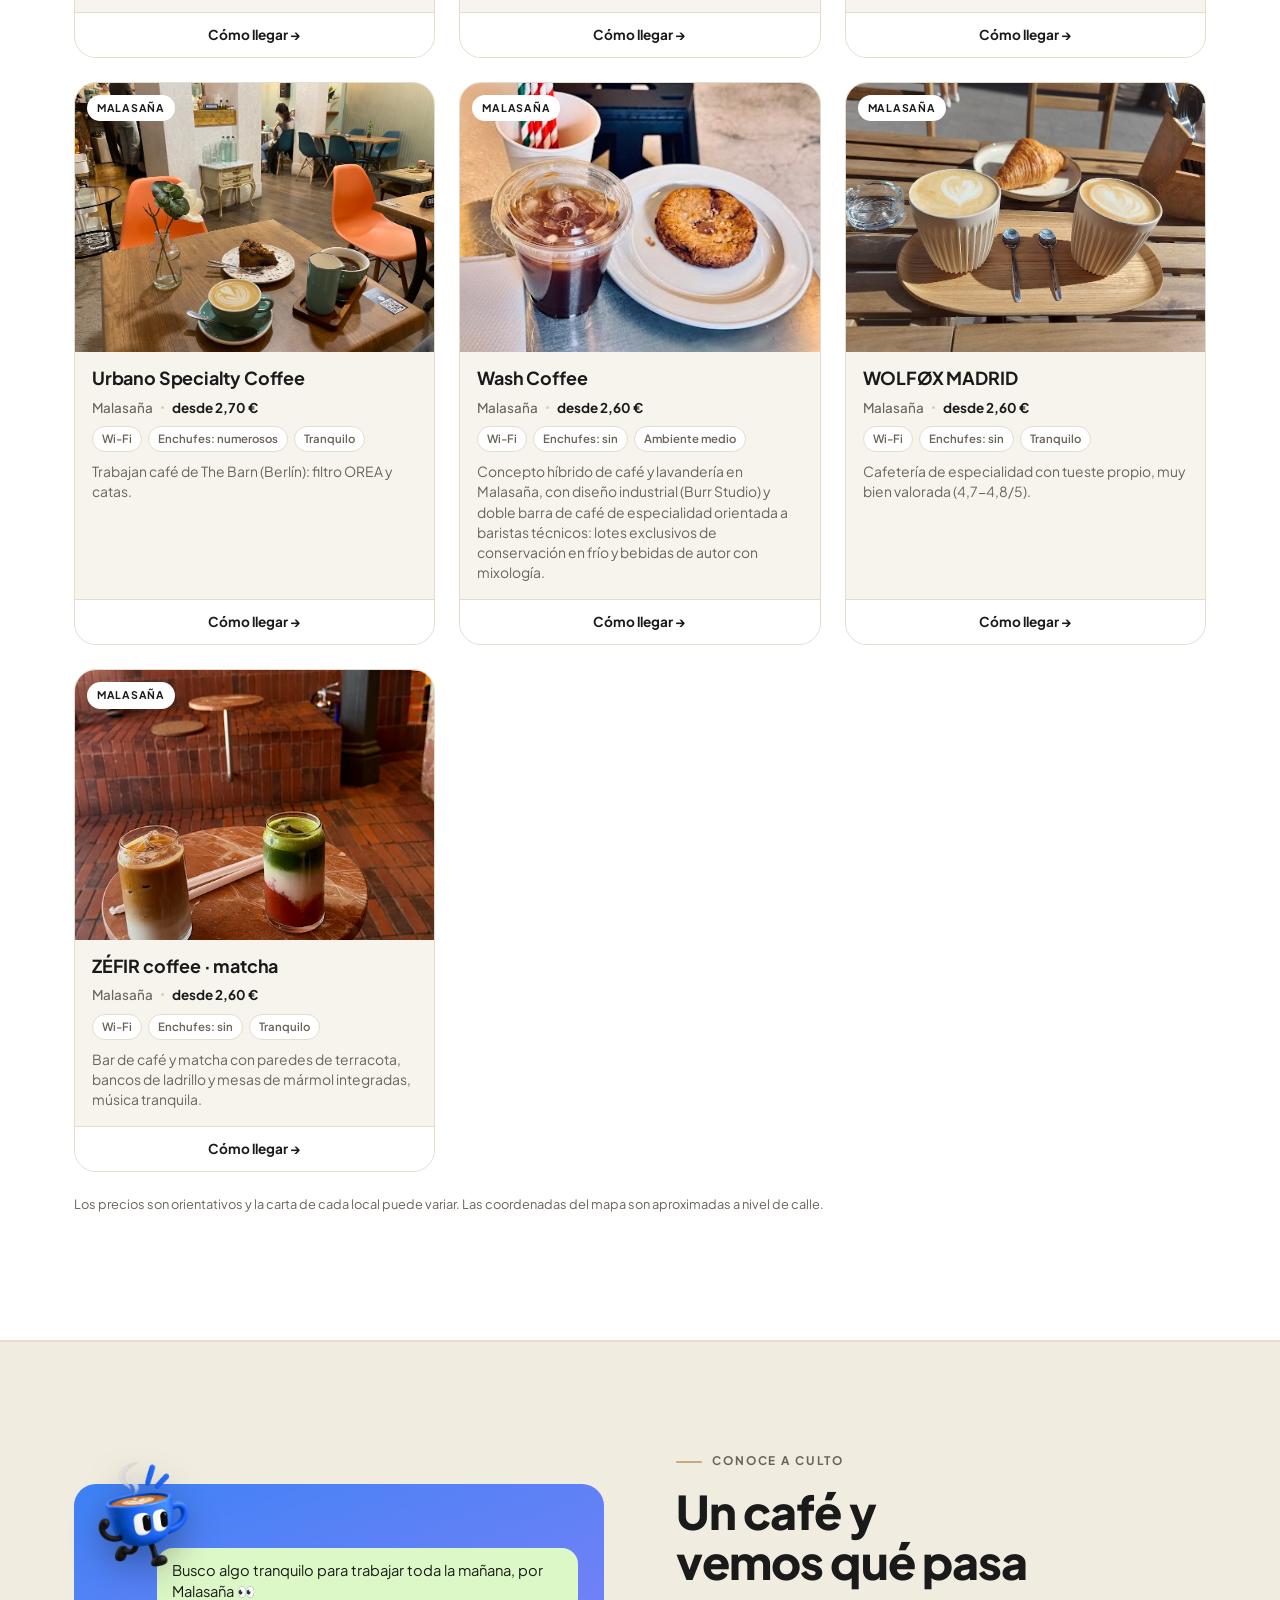
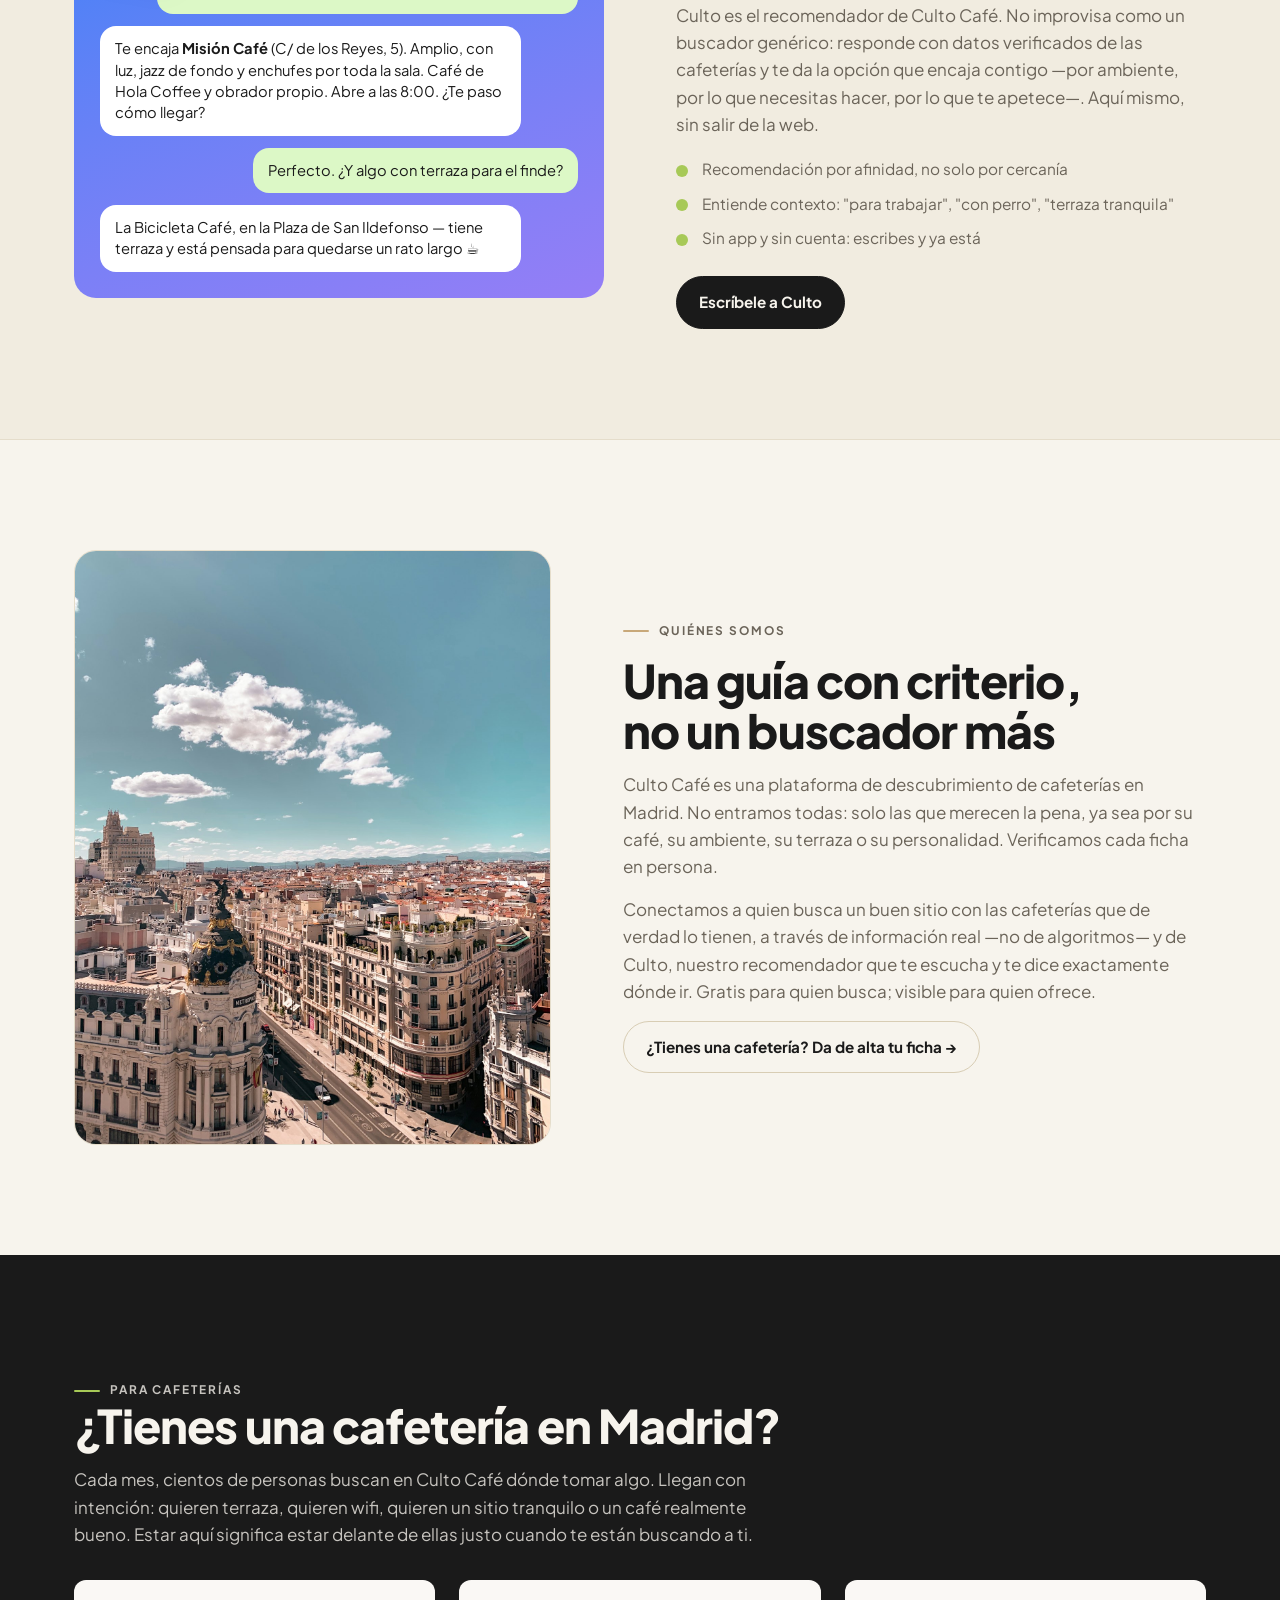
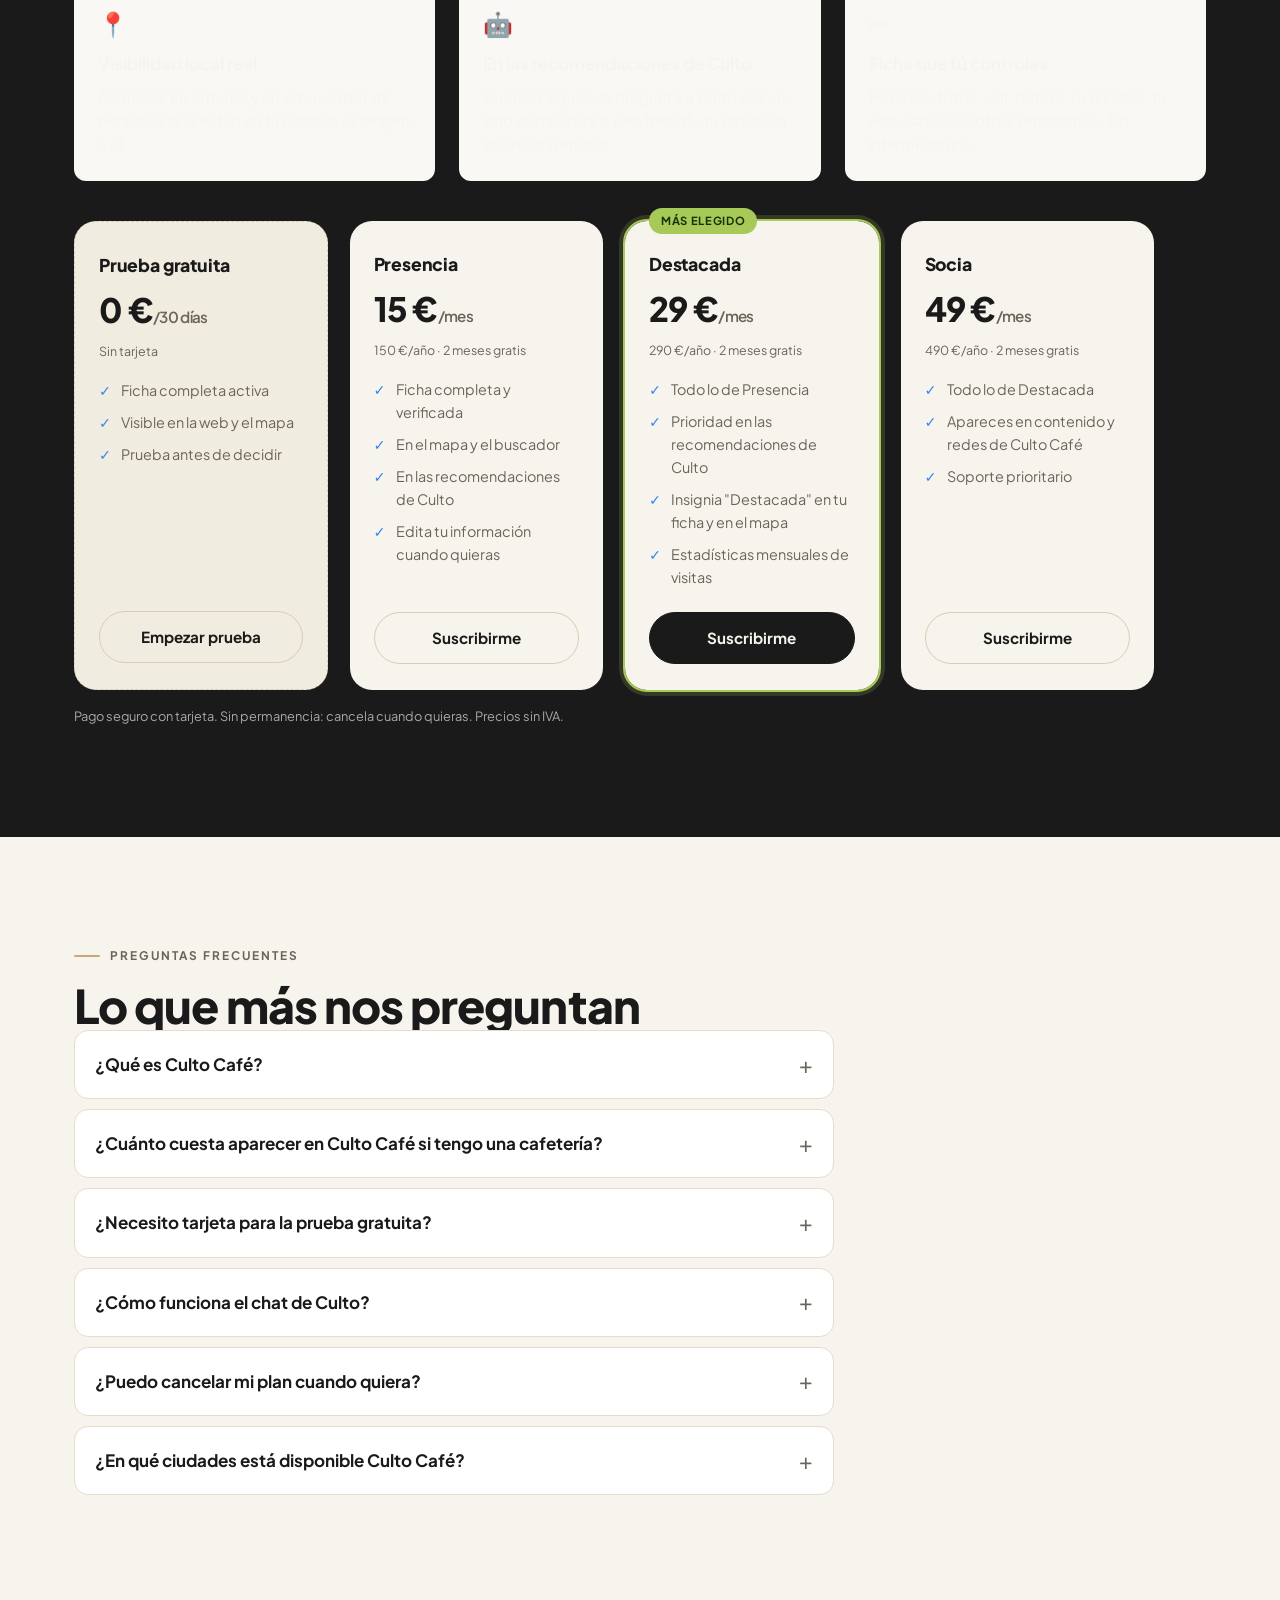
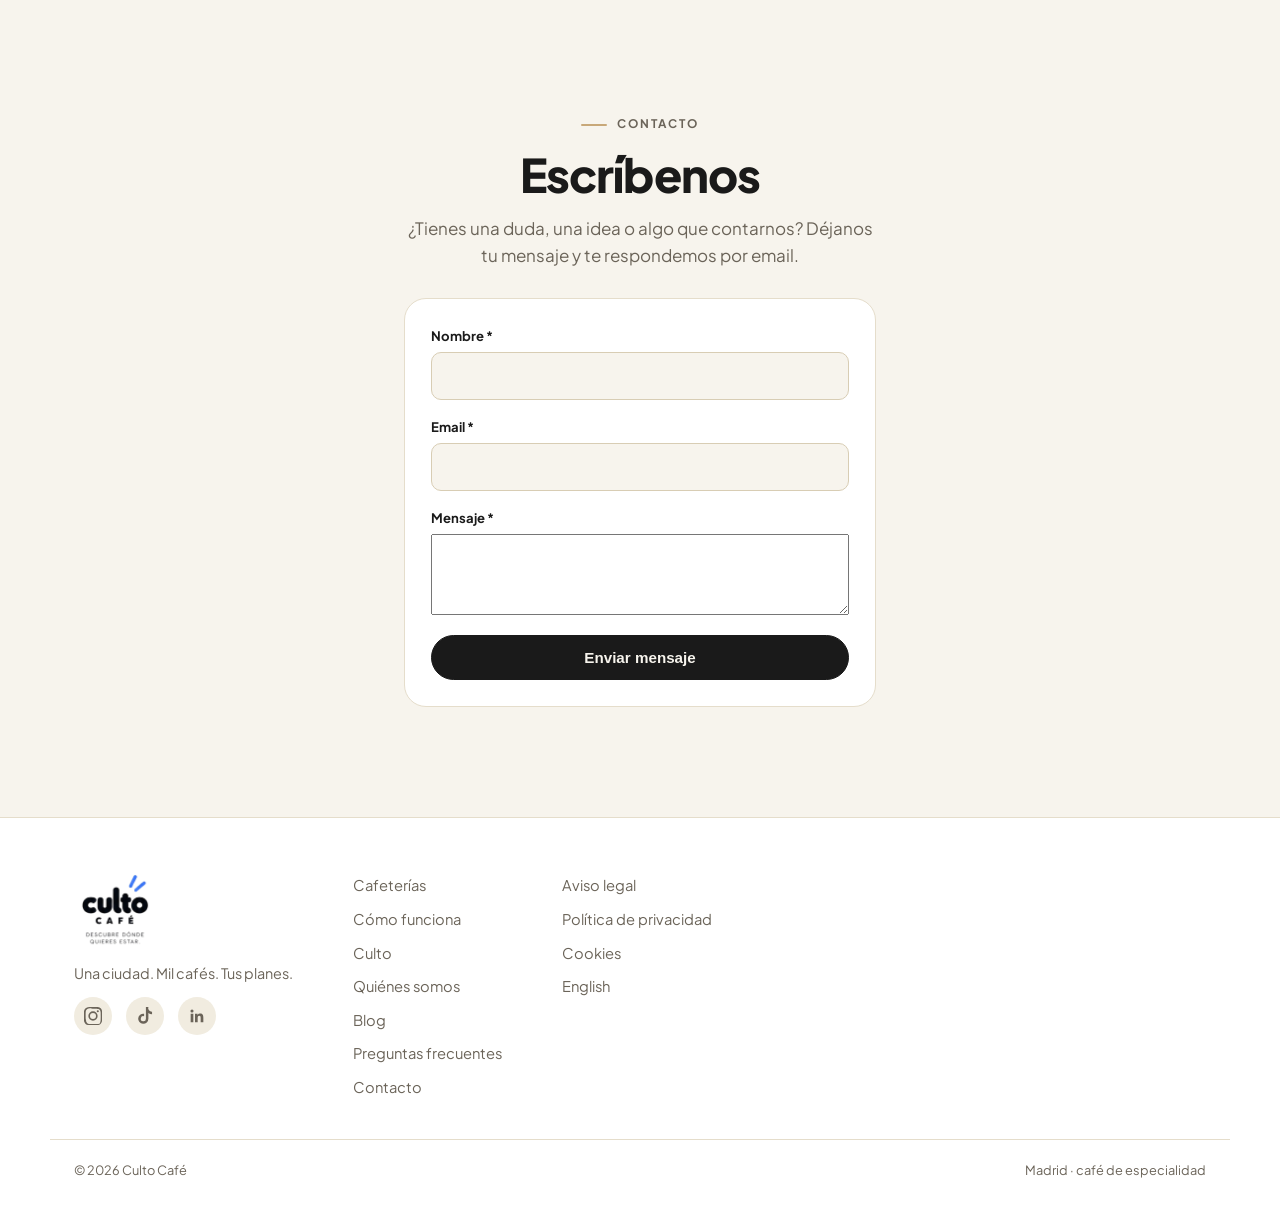
==== commit 3b51a50f: "feat: ampliar segmento a cafeterías en general + prueba social + mejora B2B - Hero: "mejores cafeter" ====
--- a/index.html
+++ b/index.html
@@ -8,6 +8,22 @@
 'https://www.googletagmanager.com/gtm.js?id='+i+dl;f.parentNode.insertBefore(j,f);
 })(window,document,'script','dataLayer','GTM-NR7XT87C');</script>
 <!-- End Google Tag Manager -->
+<!-- Script global GTM: lee data-track-* y publica en el dataLayer ANTES de que GTM procese el click -->
+<script>
+window.dataLayer = window.dataLayer || [];
+document.addEventListener('click', function(e) {
+  var el = e.target.closest('[data-track-event]');
+  if (!el) return;
+  var payload = { event: el.getAttribute('data-track-event') };
+  Array.prototype.forEach.call(el.attributes, function(a) {
+    if (a.name.indexOf('data-track-') === 0 && a.name !== 'data-track-event') {
+      var key = a.name.replace('data-track-', '').replace(/-/g, '_');
+      payload[key] = isNaN(a.value) ? a.value : Number(a.value);
+    }
+  });
+  window.dataLayer.push(payload);
+}, true);
+</script>
 <!-- Google tag (gtag.js) -->
 <script async src="https://www.googletagmanager.com/gtag/js?id=AW-18451050791"></script>
 <script>
@@ -104,13 +120,13 @@
     </div>
     <div class="wrap hero-copy">
       <p class="eyebrow">Malasaña, Madrid</p>
-      <h1>Cafeterías de especialidad en Madrid, con criterio</h1>
-      <p class="hero-lead">Información verificada de cada cafetería independiente —origen del grano, tueste, métodos y ambiente—, un mapa que se ordena por tu ubicación y Culto, un recomendador que habla contigo aquí mismo y te dice dónde tomar tu próximo café.</p>
+      <h1>Las mejores cafeterías de Madrid, con criterio</h1>
+      <p class="hero-lead">Una selección curada de cafeterías en Madrid —ambiente, wifi, terraza, pet-friendly, café de especialidad y mucho más—, un mapa que se ordena por tu ubicación y Culto, que habla contigo aquí mismo y te dice dónde ir según lo que necesitas.</p>
       <div class="hero-actions">
         <a class="btn" href="#cafeterias" data-track-event="cafe_list_click" data-track-cta-location="home">Ver cafeterías</a>
         <a class="btn btn-ghost" href="#" onclick="window.abrirCultoChat&&window.abrirCultoChat(event)" data-track-event="chat_open" data-track-cta-location="home_hero">Escríbele a Culto</a>
       </div>
-      <p class="hero-note"><strong>Cafeterías de especialidad</strong>, verificadas una a una</p>
+      <p class="hero-note"><strong>Selección curada</strong>, verificada una a una</p>
     </div>
   </section>
 
@@ -201,11 +217,32 @@
     </div>
   </section>
 
+  <section class="section testimonios" id="testimonios" style="background:var(--surface,#faf8f5)">
+    <div class="wrap" style="max-width:860px">
+      <p class="eyebrow" style="text-align:center">Lo que dicen quienes ya usan Culto</p>
+      <h2 class="balance" style="text-align:center">De la duda al café en segundos</h2>
+      <div style="display:grid;grid-template-columns:repeat(3,1fr);gap:24px;margin-top:40px">
+        <figure style="background:#fff;border-radius:16px;padding:28px 24px;margin:0;box-shadow:0 2px 12px rgba(0,0,0,.06)">
+          <blockquote style="margin:0 0 16px;font-size:.97rem;line-height:1.6">"Le pregunté a Culto por un sitio tranquilo con wifi y en dos mensajes tenía la dirección y ya estaba yendo."</blockquote>
+          <figcaption style="font-size:.87rem;opacity:.65">— Marta, nómada digital</figcaption>
+        </figure>
+        <figure style="background:#fff;border-radius:16px;padding:28px 24px;margin:0;box-shadow:0 2px 12px rgba(0,0,0,.06)">
+          <blockquote style="margin:0 0 16px;font-size:.97rem;line-height:1.6">"Busqué cafetería con terraza y perros permitidos en Malasaña. Nada en Google funcionaba tan bien como esto."</blockquote>
+          <figcaption style="font-size:.87rem;opacity:.65">— Carlos, con su perra Luna</figcaption>
+        </figure>
+        <figure style="background:#fff;border-radius:16px;padding:28px 24px;margin:0;box-shadow:0 2px 12px rgba(0,0,0,.06)">
+          <blockquote style="margin:0 0 16px;font-size:.97rem;line-height:1.6">"Quedamos cuatro amigas y todas teníamos requisito distinto. Culto dio con uno que nos encajaba a todas."</blockquote>
+          <figcaption style="font-size:.87rem;opacity:.65">— Lucía, Malasaña</figcaption>
+        </figure>
+      </div>
+    </div>
+  </section>
+
   <section class="section cafeterias" id="cafeterias">
     <div class="wrap">
       <p class="eyebrow">Las cafeterías</p>
-      <h2 class="balance">Encuentra tu cafetería de especialidad en Madrid</h2>
-      <p class="cafeterias-lead">Cafeterías de café de especialidad en Malasaña, verificadas una a una. Filtra, mira el mapa y ordena por lo cerca que están de ti.</p>
+      <h2 class="balance">Encuentra tu próxima cafetería en Madrid</h2>
+      <p class="cafeterias-lead">Cafeterías seleccionadas en Malasaña, verificadas una a una. Filtra, mira el mapa y ordena por lo cerca que están de ti.</p>
 
       <div id="map" class="cafe-map" aria-label="Mapa de cafeterías de especialidad en Madrid"></div>
       <p class="geo-row"><button class="btn btn-sm" id="geoBtn">Ordenar por cercanía</button> <span class="geo-note" id="geoNote"></span></p>
@@ -257,10 +294,10 @@
       <div class="culto-copy">
         <p class="eyebrow">Conoce a Culto</p>
         <h2 class="balance">Un café y vemos qué pasa</h2>
-        <p>Culto es el recomendador de Culto Café. No improvisa como un buscador genérico: responde solo con datos verificados de las cafeterías, con criterio de café —tuestes, métodos, ambiente— y lo descubres aquí mismo, sin salir de la web.</p>
+        <p>Culto es el recomendador de Culto Café. No improvisa como un buscador genérico: responde con datos verificados de las cafeterías y te da la opción que encaja contigo —por ambiente, por lo que necesitas hacer, por lo que te apetece—. Aquí mismo, sin salir de la web.</p>
         <ul class="culto-list">
-          <li>Recomendación por afinidad de gustos, no por cercanía</li>
-          <li>Resuelve dudas sobre café: tuestes, métodos, perfiles de sabor</li>
+          <li>Recomendación por afinidad, no solo por cercanía</li>
+          <li>Entiende contexto: "para trabajar", "con perro", "terraza tranquila"</li>
           <li>Sin app y sin cuenta: escribes y ya está</li>
         </ul>
         <a class="btn" href="#" onclick="window.abrirCultoChat&&window.abrirCultoChat(event)" aria-label="Abrir chat con Culto" data-track-event="chat_open" data-track-cta-location="home_free_service">Escríbele a Culto</a>
@@ -274,8 +311,8 @@
       <div class="nosotras-copy">
         <p class="eyebrow">Quiénes somos</p>
         <h2 class="balance">Una guía con criterio, no un buscador más</h2>
-        <p>Culto Café es una plataforma de descubrimiento y fidelización de cafeterías de especialidad en Madrid. Conectamos a quien busca un buen café con las cafeterías independientes que de verdad lo hacen bien, a través de información verificada local por local y de un recomendador conversacional.</p>
-        <p>Nuestro modelo es sencillo: la persona usuaria entra gratis; las cafeterías cuentan con visibilidad y herramientas de fidelización parecidas a las de las grandes cadenas. Tratamos los datos con el mismo cuidado con el que curamos cada ficha.</p>
+        <p>Culto Café es una plataforma de descubrimiento de cafeterías en Madrid. No entramos todas: solo las que merecen la pena, ya sea por su café, su ambiente, su terraza o su personalidad. Verificamos cada ficha en persona.</p>
+        <p>Conectamos a quien busca un buen sitio con las cafeterías que de verdad lo tienen, a través de información real —no de algoritmos— y de Culto, nuestro recomendador que te escucha y te dice exactamente dónde ir. Gratis para quien busca; visible para quien ofrece.</p>
         <p><a class="btn btn-ghost" href="#para-cafeterias" data-track-event="cafe_signup_click" data-track-cta-location="about_us">¿Tienes una cafetería? Da de alta tu ficha →</a></p>
       </div>
     </div>
@@ -284,8 +321,25 @@
   <section class="section b2b" id="para-cafeterias">
     <div class="wrap">
       <p class="eyebrow">Para cafeterías</p>
-      <h2 class="balance">¿Tienes una cafetería de especialidad?</h2>
-      <p>Te damos visibilidad ante quien busca criterio, y herramientas de fidelización a tu alcance. La persona usuaria entra gratis; tú apareces donde importa.</p>
+      <h2 class="balance">¿Tienes una cafetería en Madrid?</h2>
+      <p>Cada mes, cientos de personas buscan en Culto Café dónde tomar algo. Llegan con intención: quieren terraza, quieren wifi, quieren un sitio tranquilo o un café realmente bueno. Estar aquí significa estar delante de ellas justo cuando te están buscando a ti.</p>
+      <div class="b2b-why" style="display:grid;grid-template-columns:repeat(3,1fr);gap:24px;margin:32px 0 40px">
+        <div style="background:var(--surface,#faf8f5);border-radius:12px;padding:24px">
+          <p style="font-size:1.5rem;margin:0 0 8px">📍</p>
+          <strong>Visibilidad local real</strong>
+          <p style="margin:8px 0 0;font-size:.93rem;opacity:.8">Apareces en el mapa y en el buscador de personas que están en tu barrio o se dirigen a él.</p>
+        </div>
+        <div style="background:var(--surface,#faf8f5);border-radius:12px;padding:24px">
+          <p style="font-size:1.5rem;margin:0 0 8px">🤖</p>
+          <strong>En las recomendaciones de Culto</strong>
+          <p style="margin:8px 0 0;font-size:.93rem;opacity:.8">Cuando alguien le pregunta a Culto por un sitio con terraza o pet-friendly, tu cafetería aparece si encaja.</p>
+        </div>
+        <div style="background:var(--surface,#faf8f5);border-radius:12px;padding:24px">
+          <p style="font-size:1.5rem;margin:0 0 8px">✏️</p>
+          <strong>Ficha que tú controlas</strong>
+          <p style="margin:8px 0 0;font-size:.93rem;opacity:.8">Horarios, fotos, wifi, terraza, mascotas: tú actualizas, nosotras verificamos. Sin intermediarios.</p>
+        </div>
+      </div>
 
       <div class="planes planes-4">
         <article class="plan plan-trial">
@@ -350,7 +404,7 @@
       <div class="faq">
         <details class="faq-item">
           <summary>¿Qué es Culto Café?</summary>
-          <p>Culto Café es un directorio de cafeterías de especialidad en Madrid (empezamos por Malasaña) con un recomendador conversacional en WhatsApp. Es gratis para quien busca café; las cafeterías pagan desde 15 €/mes por aparecer verificadas.</p>
+          <p>Culto Café es un directorio de cafeterías en Madrid (empezamos por Malasaña) con un recomendador conversacional. Recoge solo las cafeterías que merecen la pena —por su café, ambiente, terraza o personalidad—, verificadas una a una. Es gratis para quien busca; las cafeterías pagan desde 15 €/mes por aparecer.</p>
         </details>
         <details class="faq-item">
           <summary>¿Cuánto cuesta aparecer en Culto Café si tengo una cafetería?</summary>
@@ -539,23 +593,6 @@
   document.getElementById('vcNext').addEventListener('click', function(){ go(current + 1); });
   dots.forEach(function(d){ d.addEventListener('click', function(){ go(+d.getAttribute('data-i')); }); });
 })();
-</script>
-
-<!-- Script global GTM: lee data-track-* y publica en el dataLayer -->
-<script>
-window.dataLayer = window.dataLayer || [];
-document.addEventListener('click', function(e) {
-  var el = e.target.closest('[data-track-event]');
-  if (!el) return;
-  var payload = { event: el.getAttribute('data-track-event') };
-  Array.prototype.forEach.call(el.attributes, function(a) {
-    if (a.name.indexOf('data-track-') === 0 && a.name !== 'data-track-event') {
-      var key = a.name.replace('data-track-', '').replace(/-/g, '_');
-      payload[key] = isNaN(a.value) ? a.value : Number(a.value);
-    }
-  });
-  window.dataLayer.push(payload);
-});
 </script>
 
 <!-- Placeholder para abrirCultoChat: captura clics antes de que cargue el módulo -->
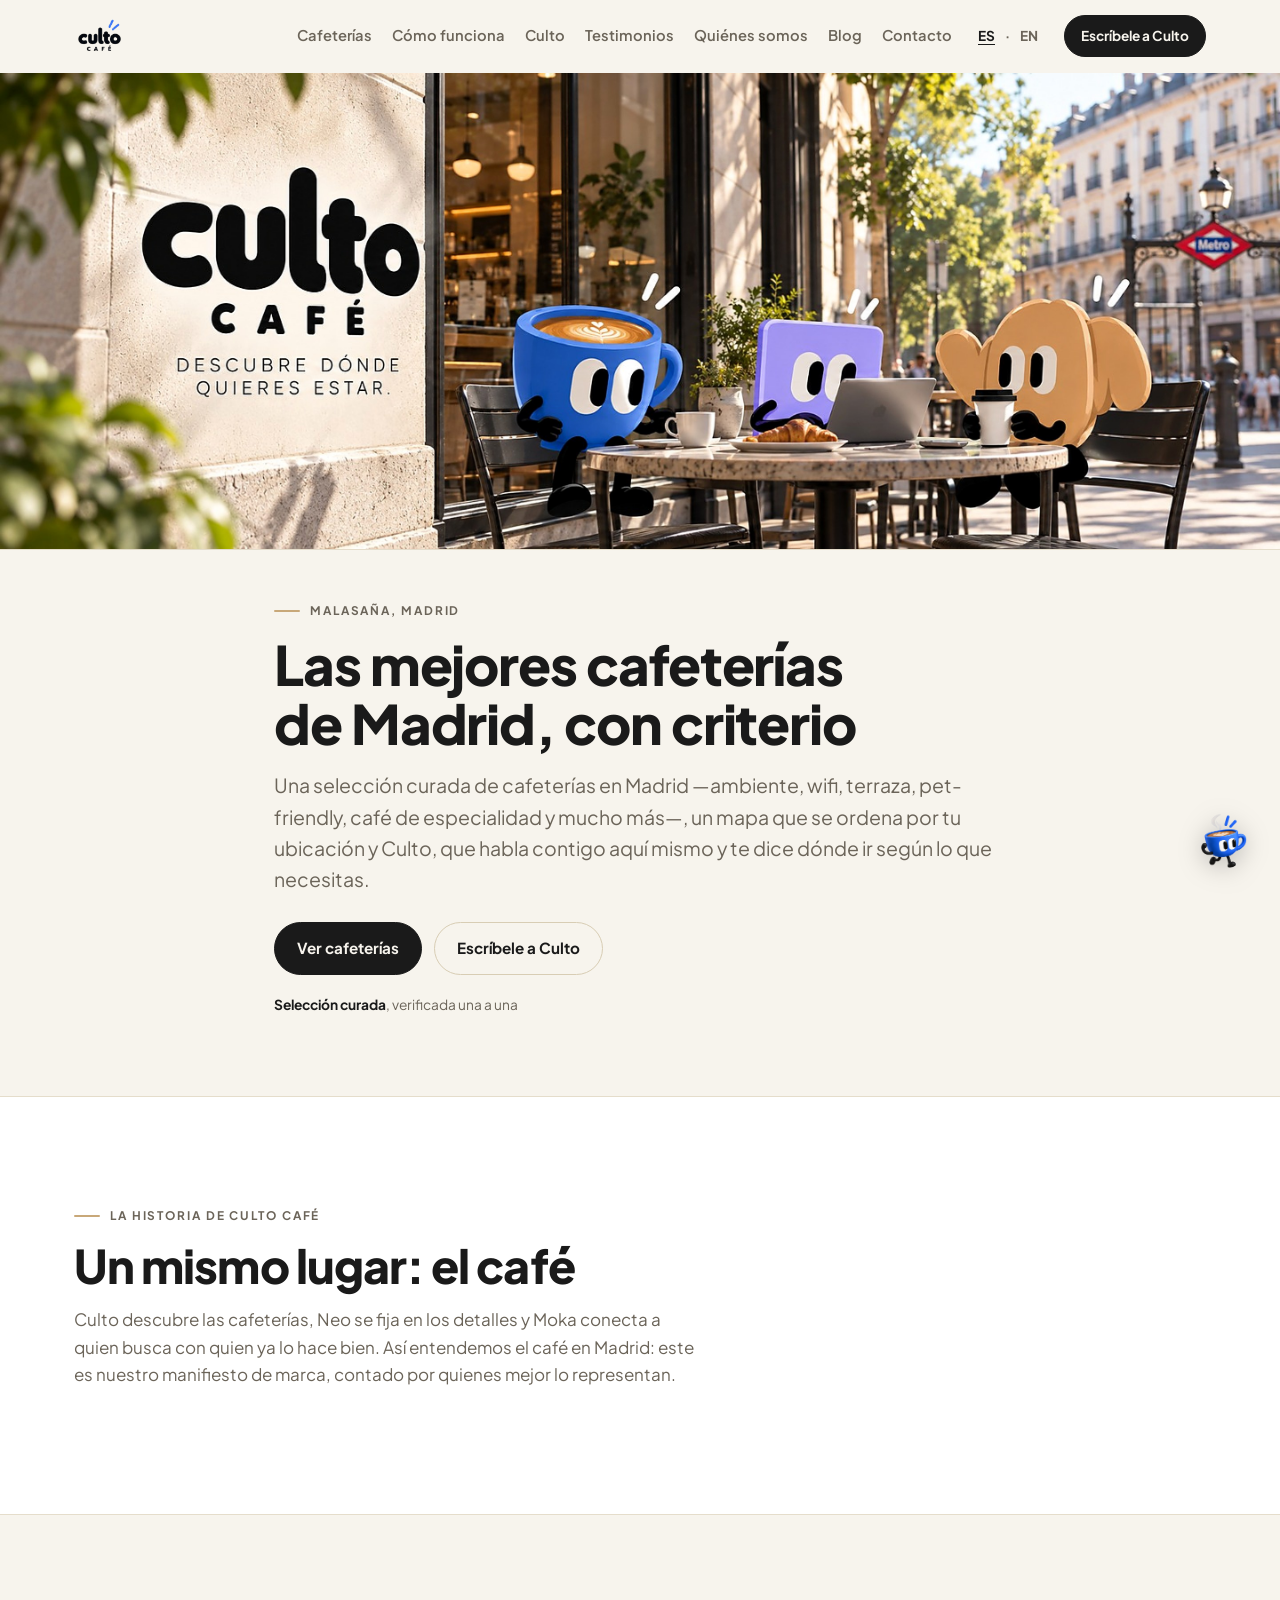
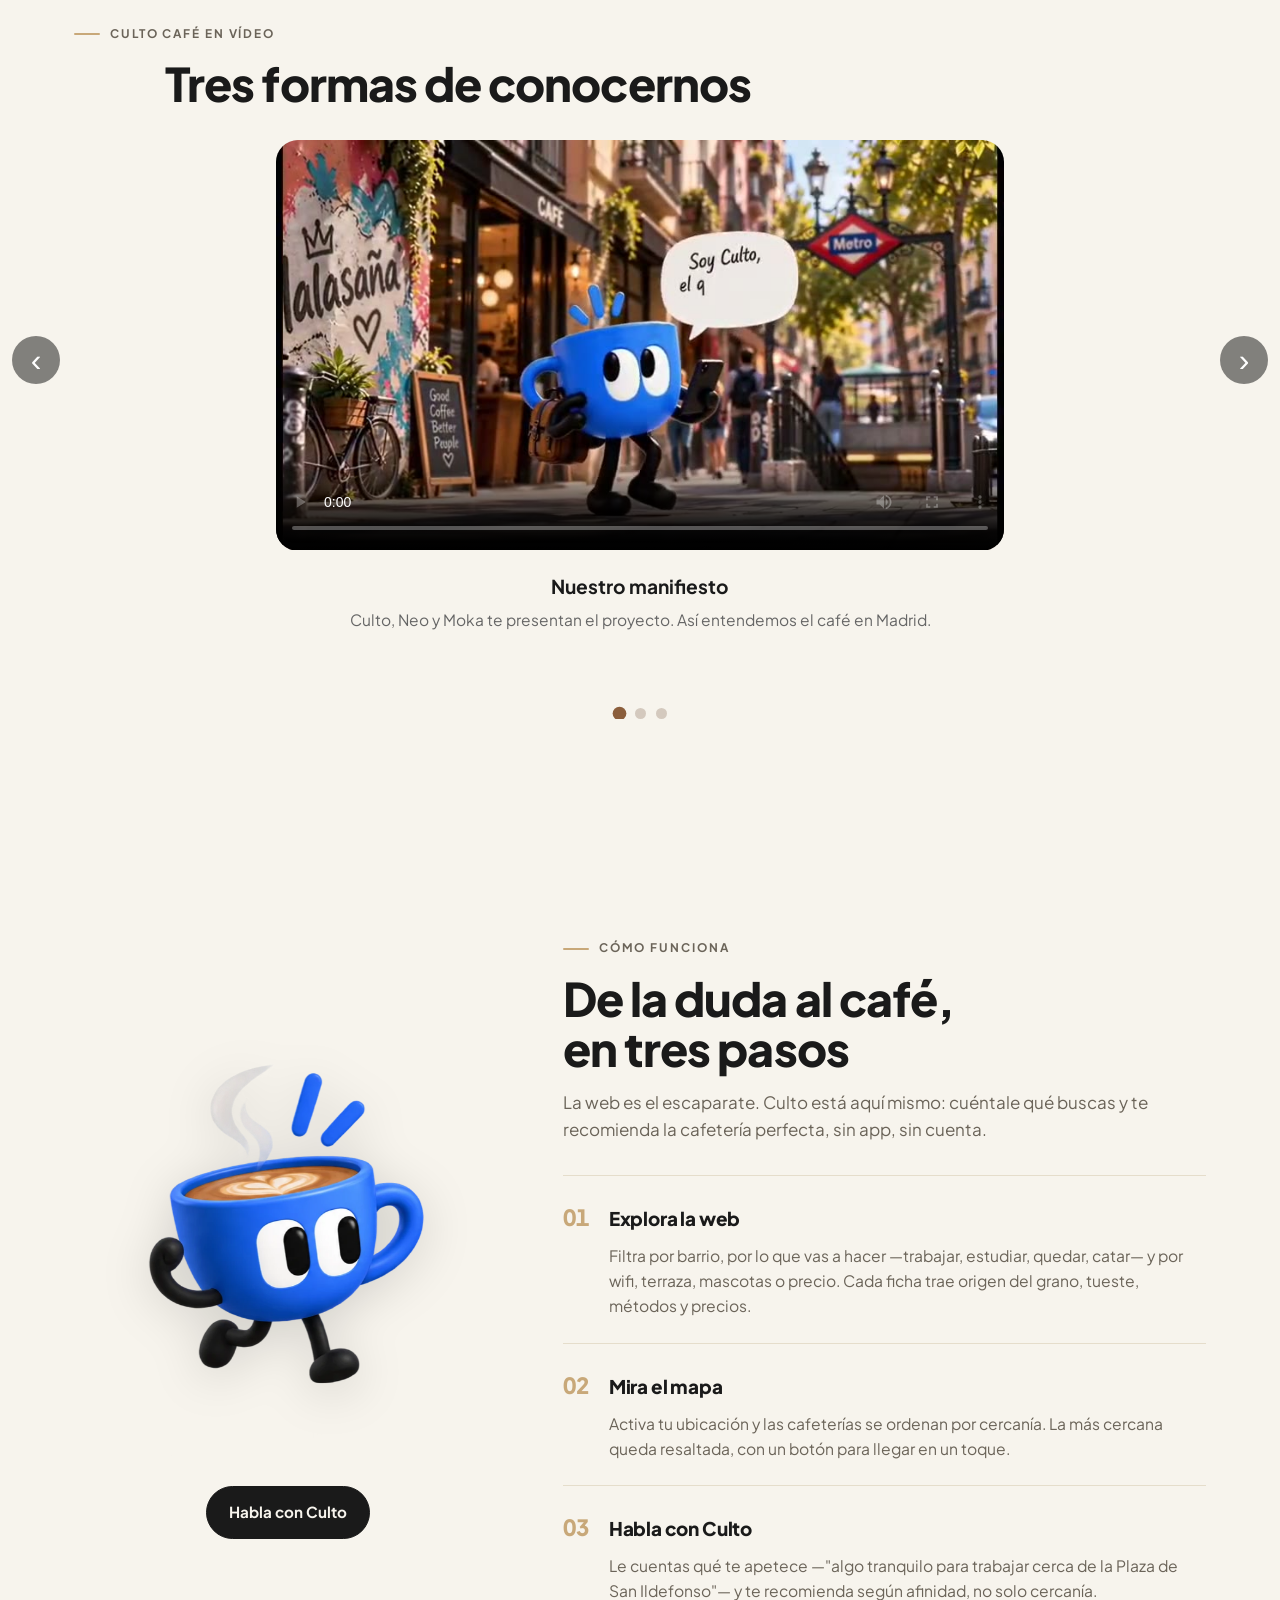
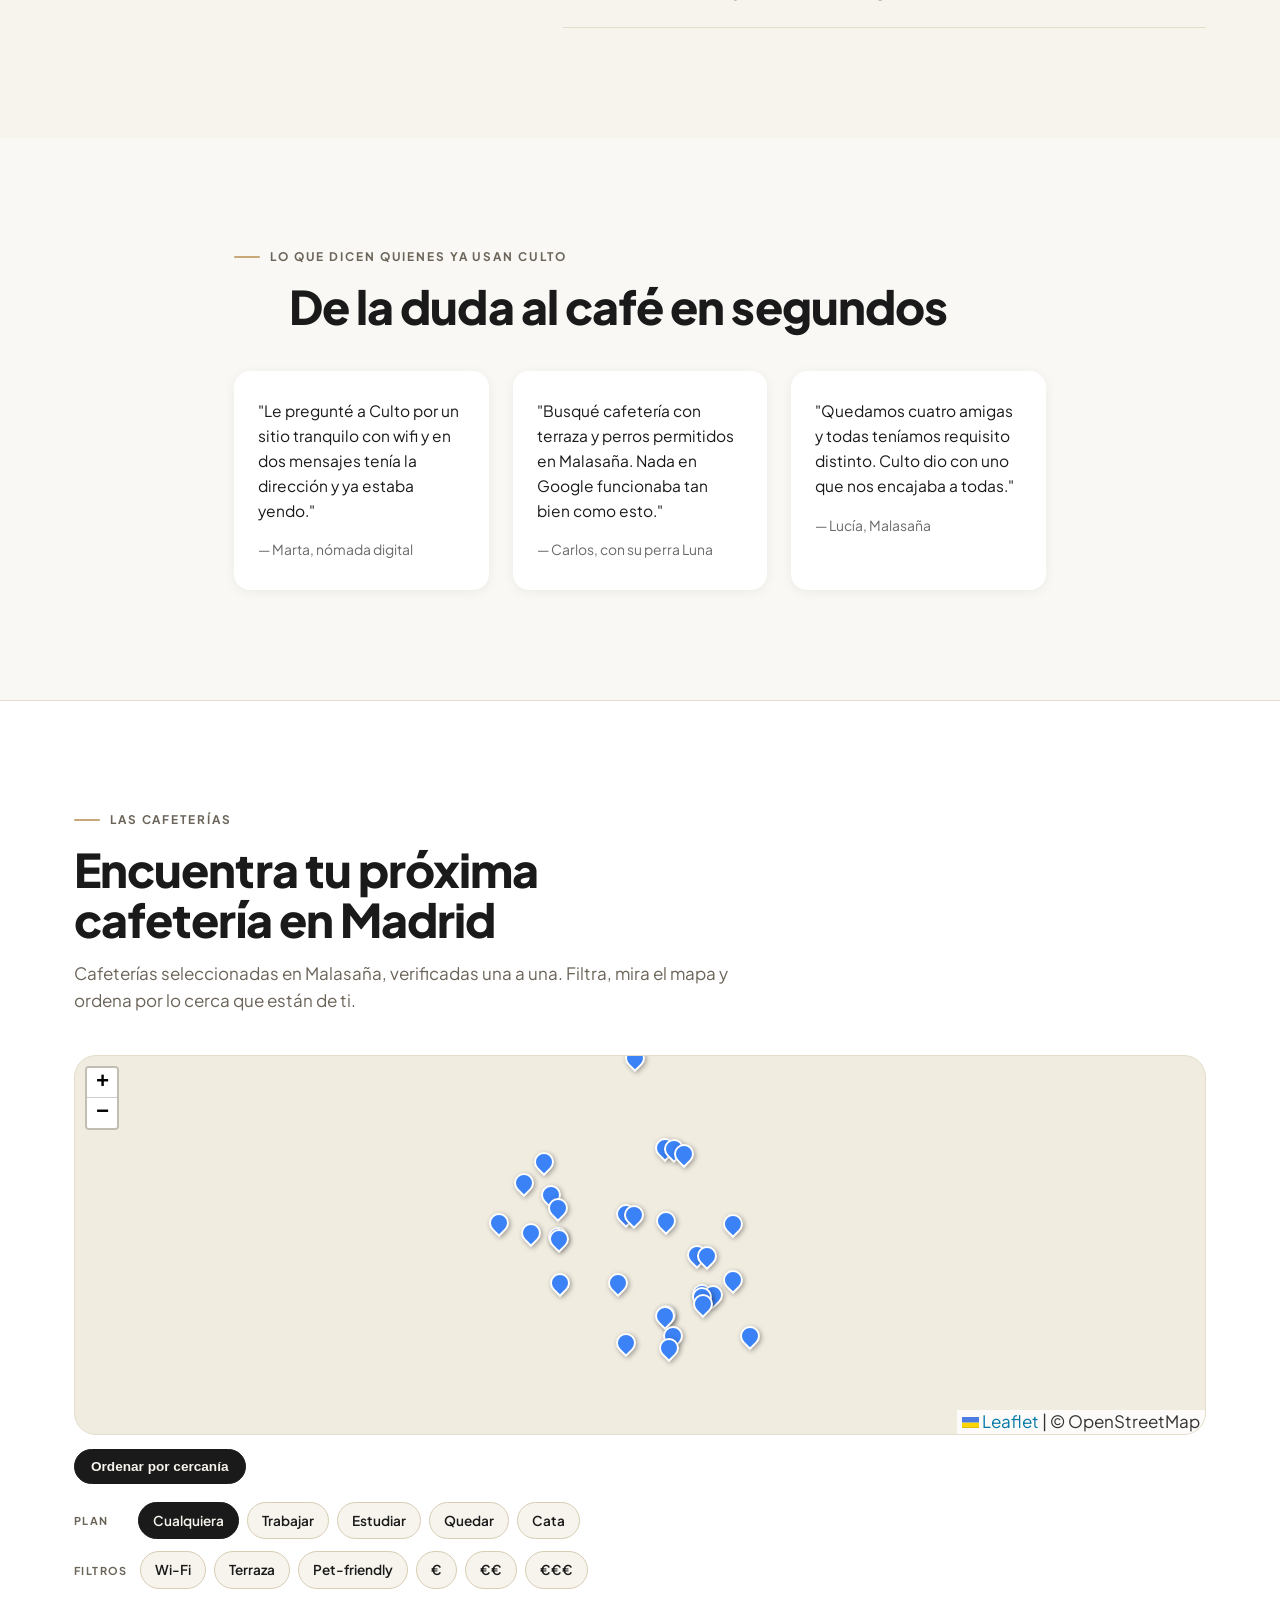
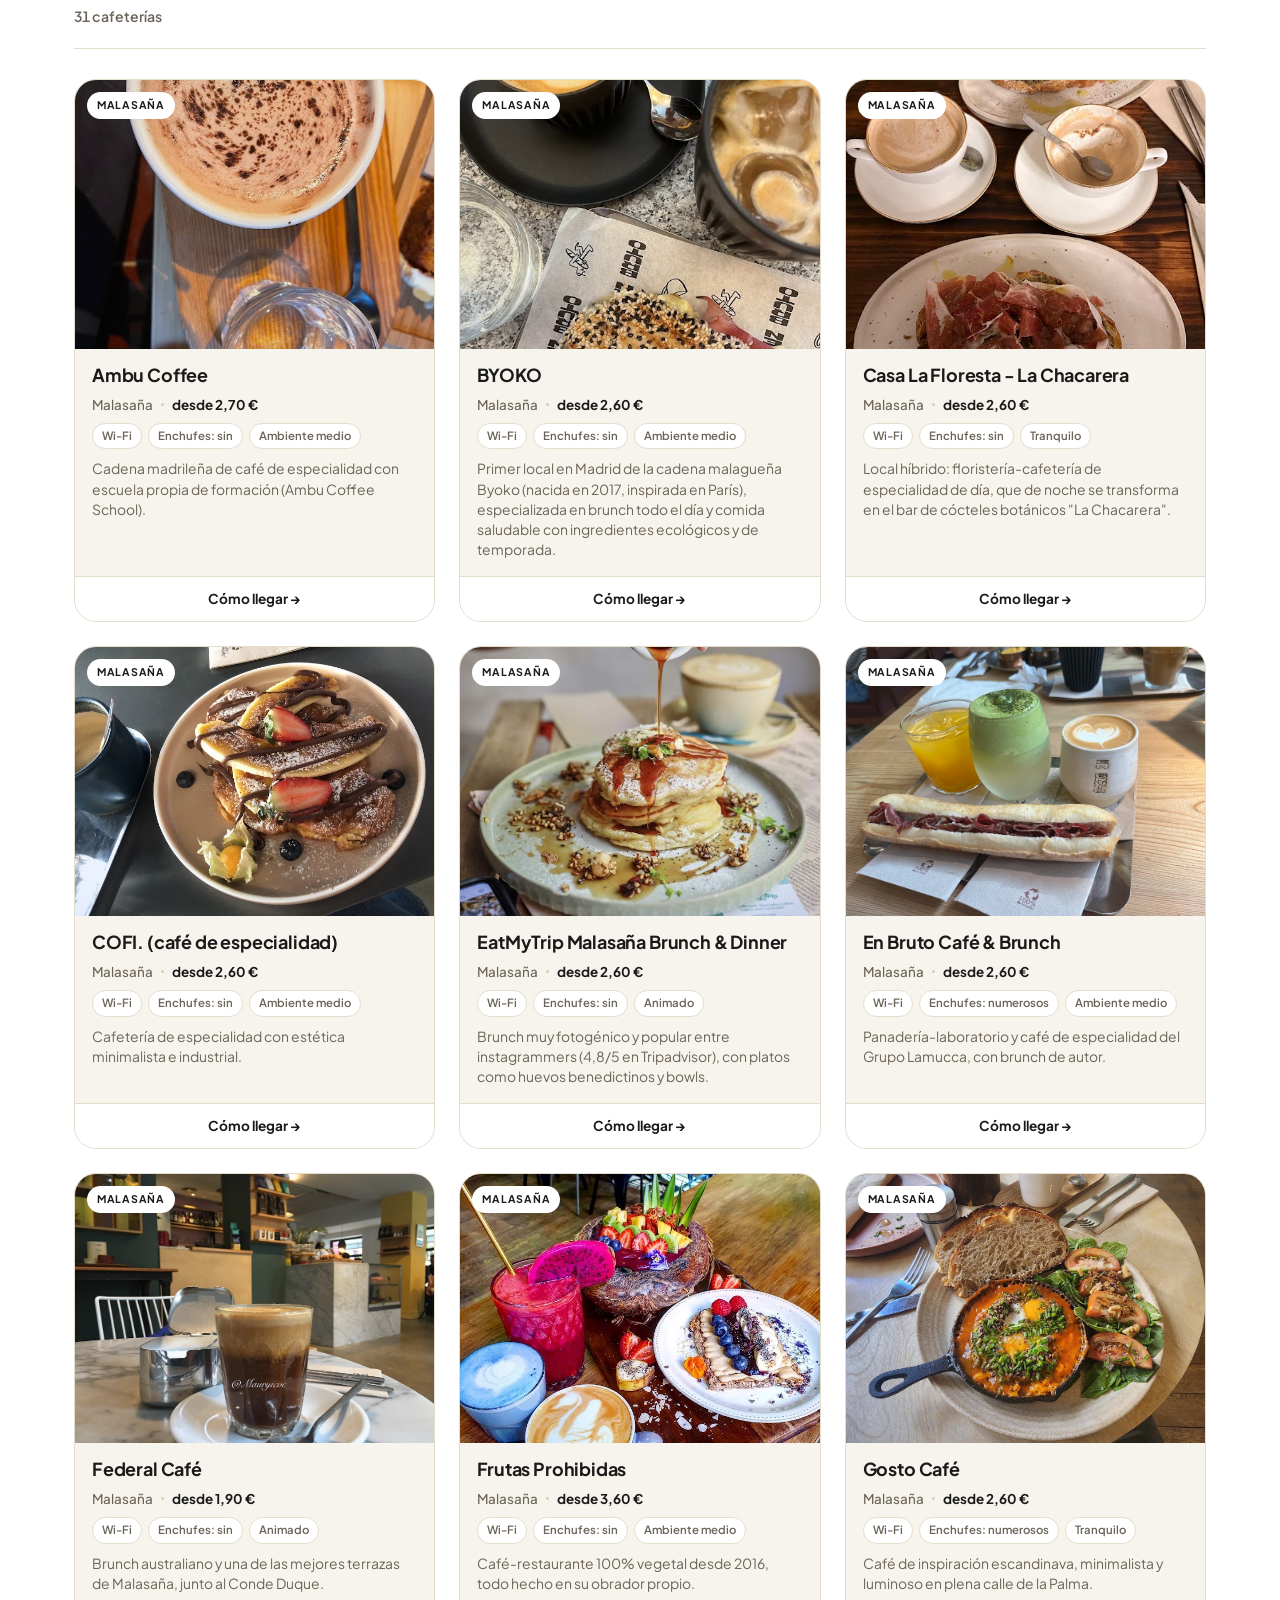
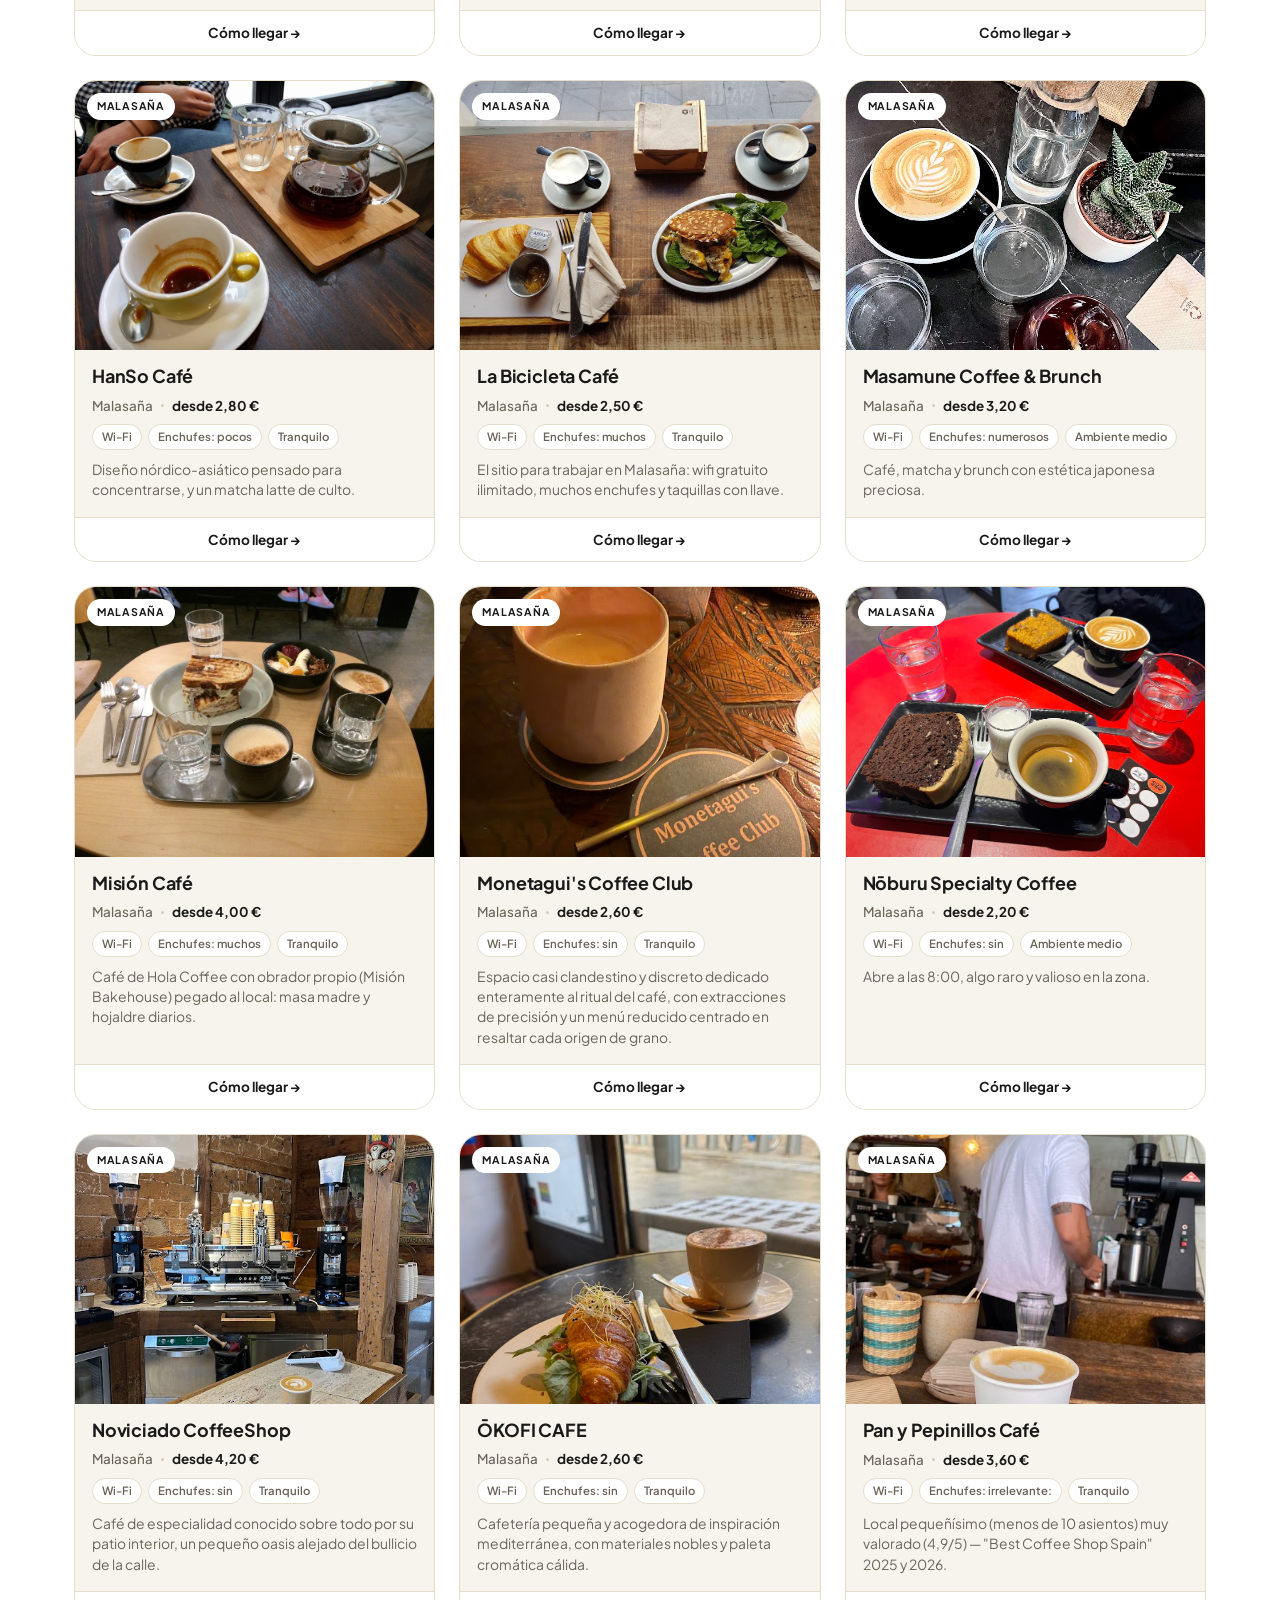
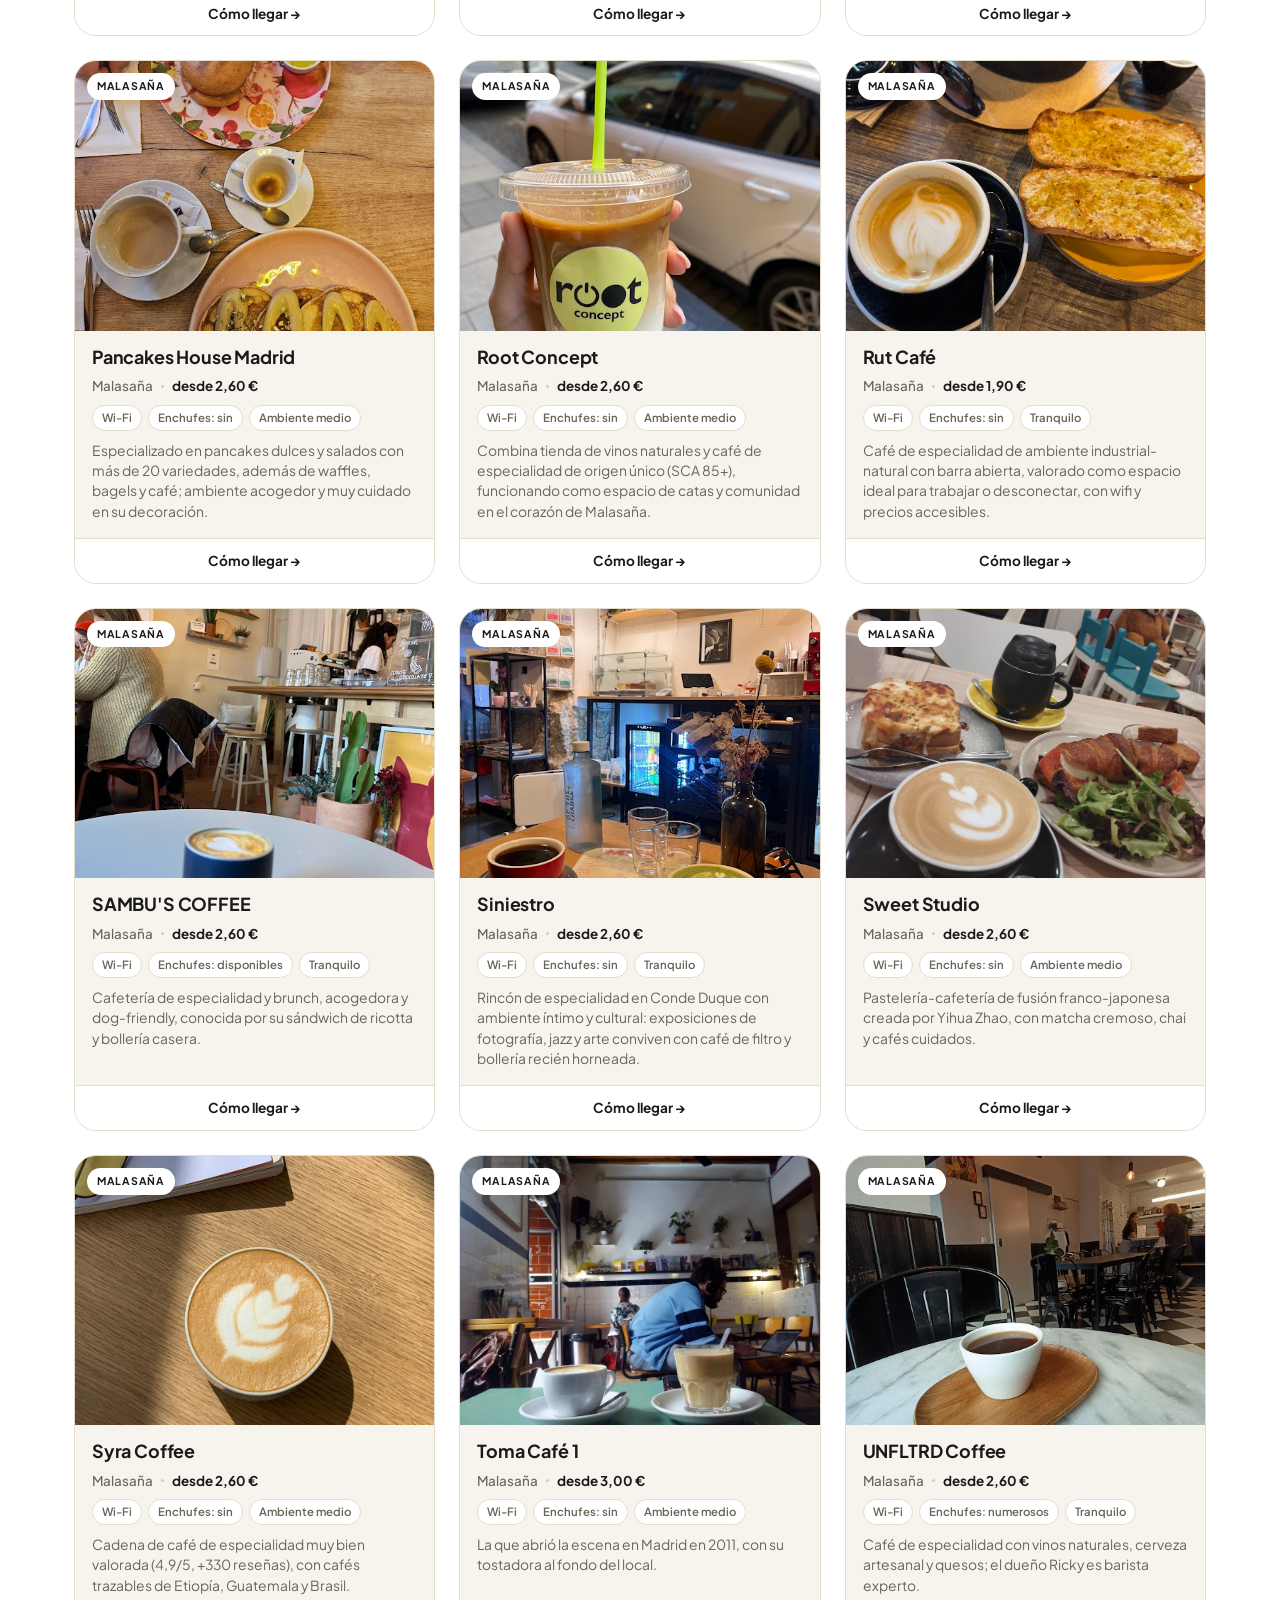
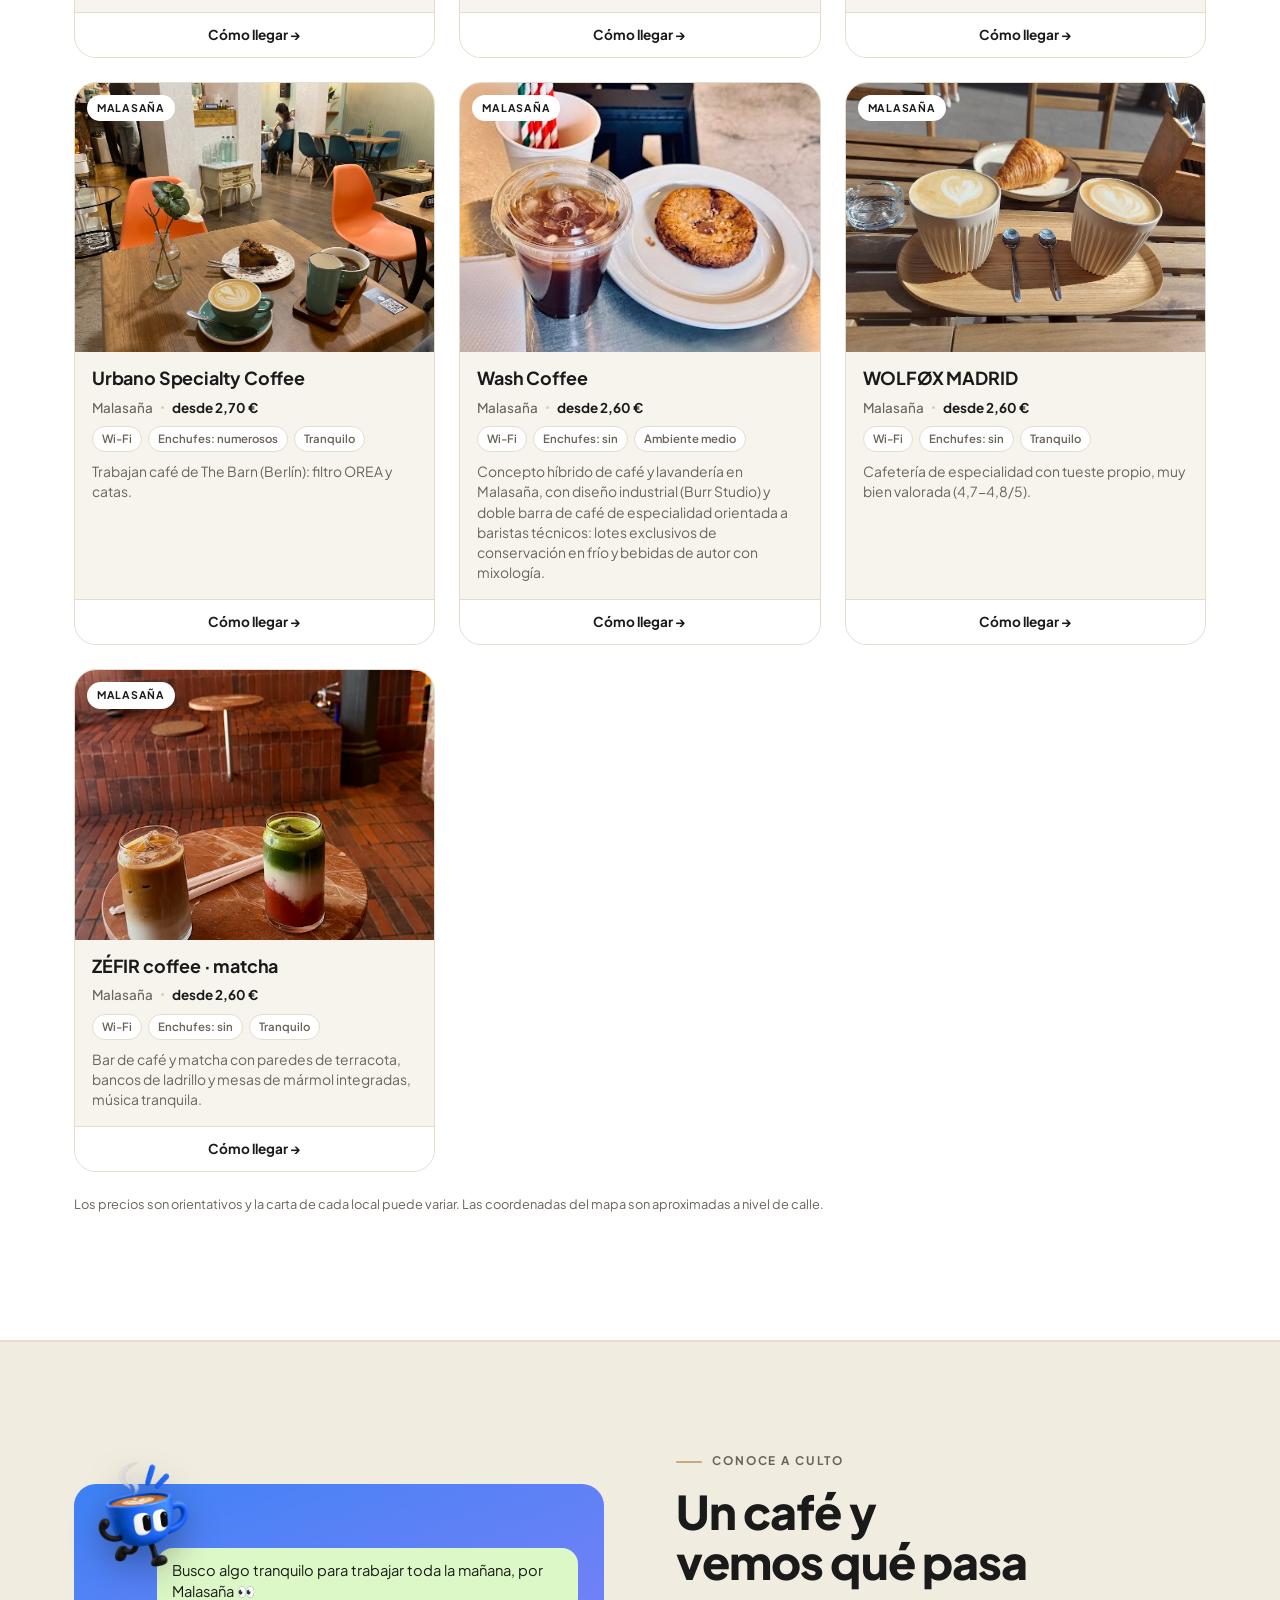
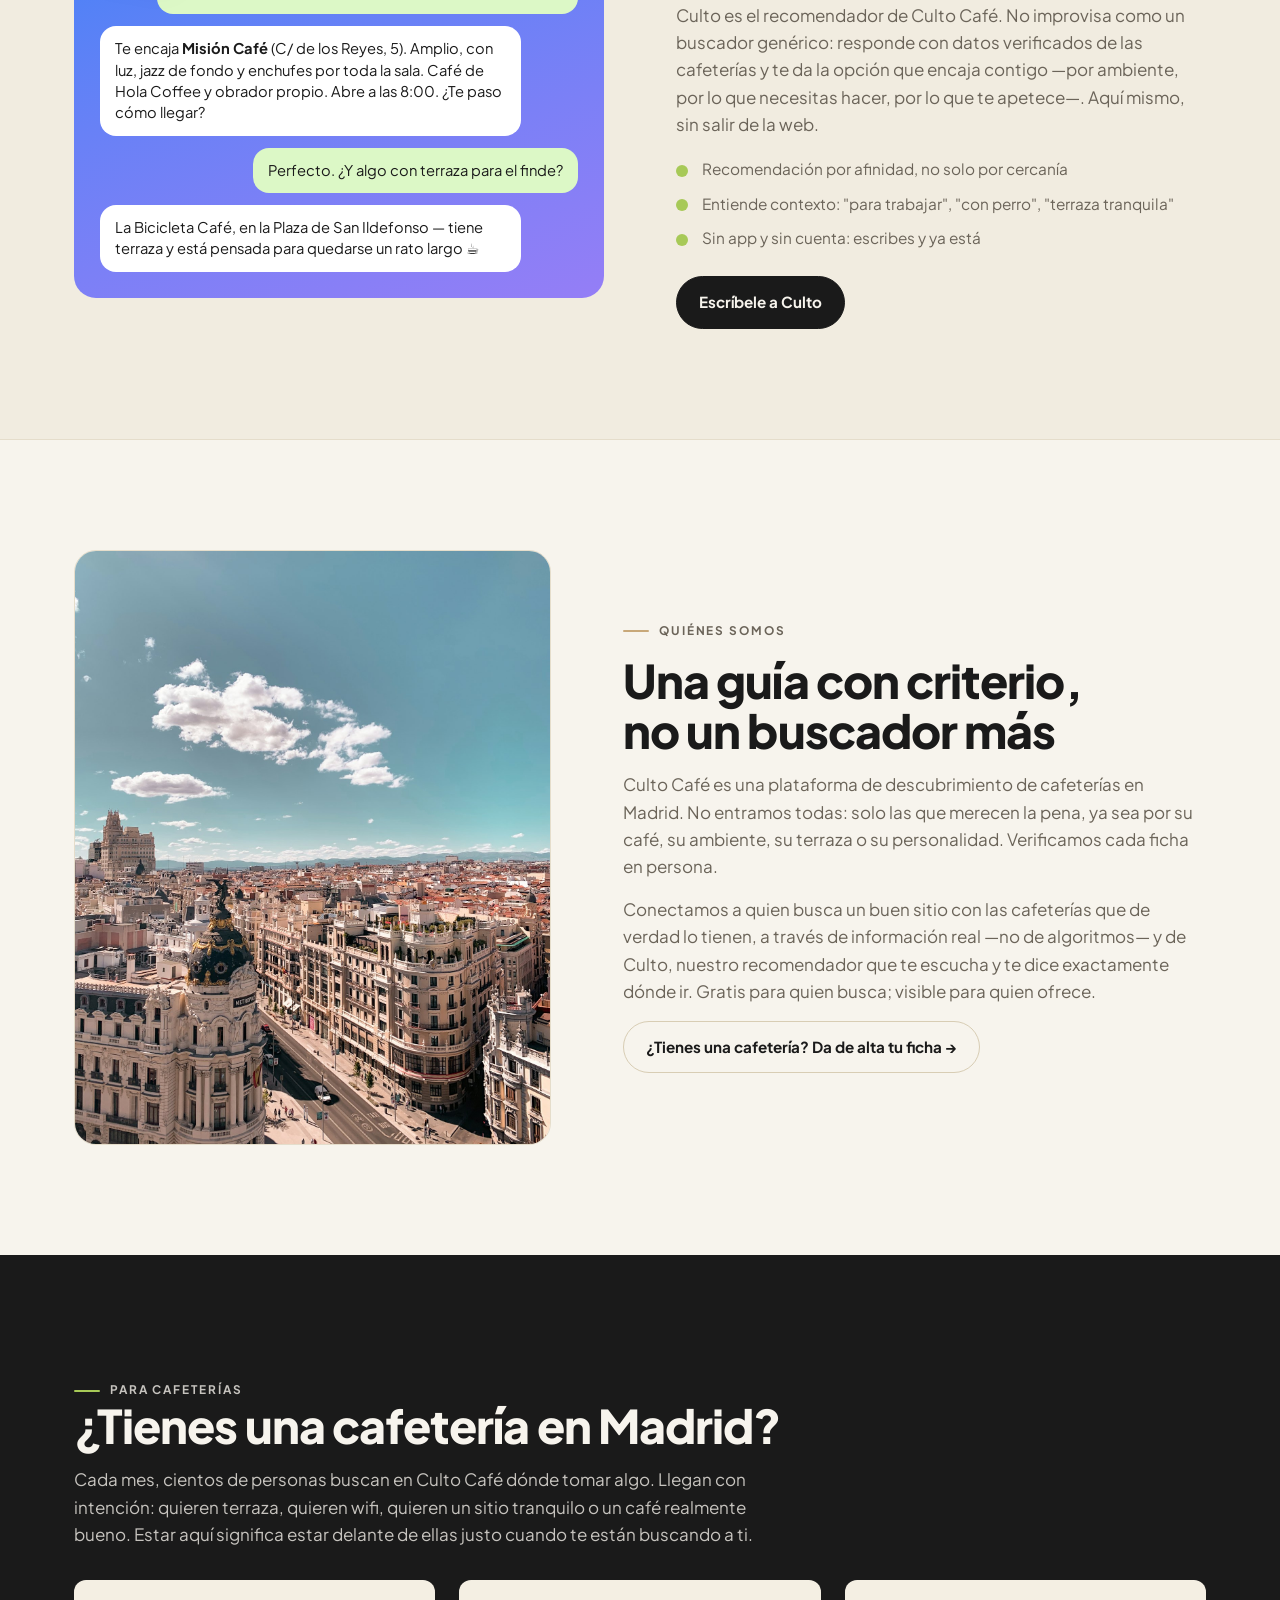
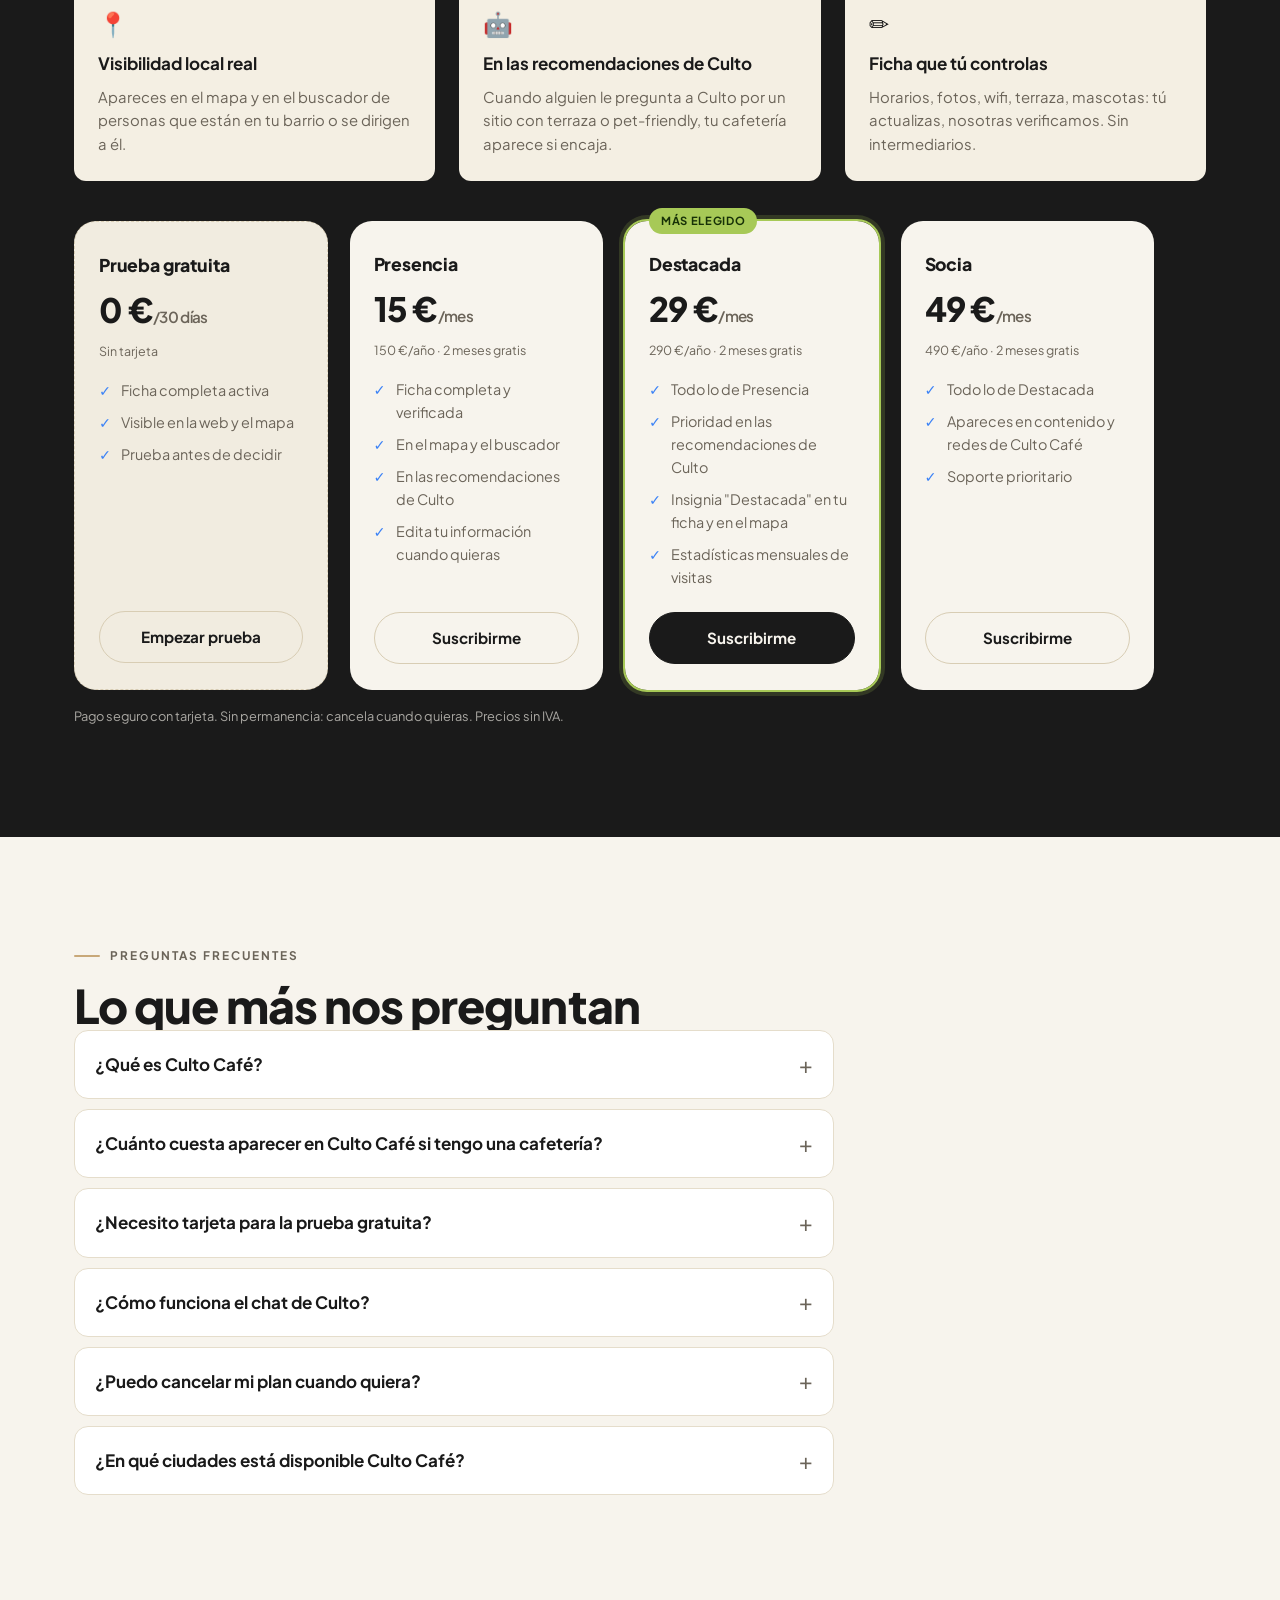
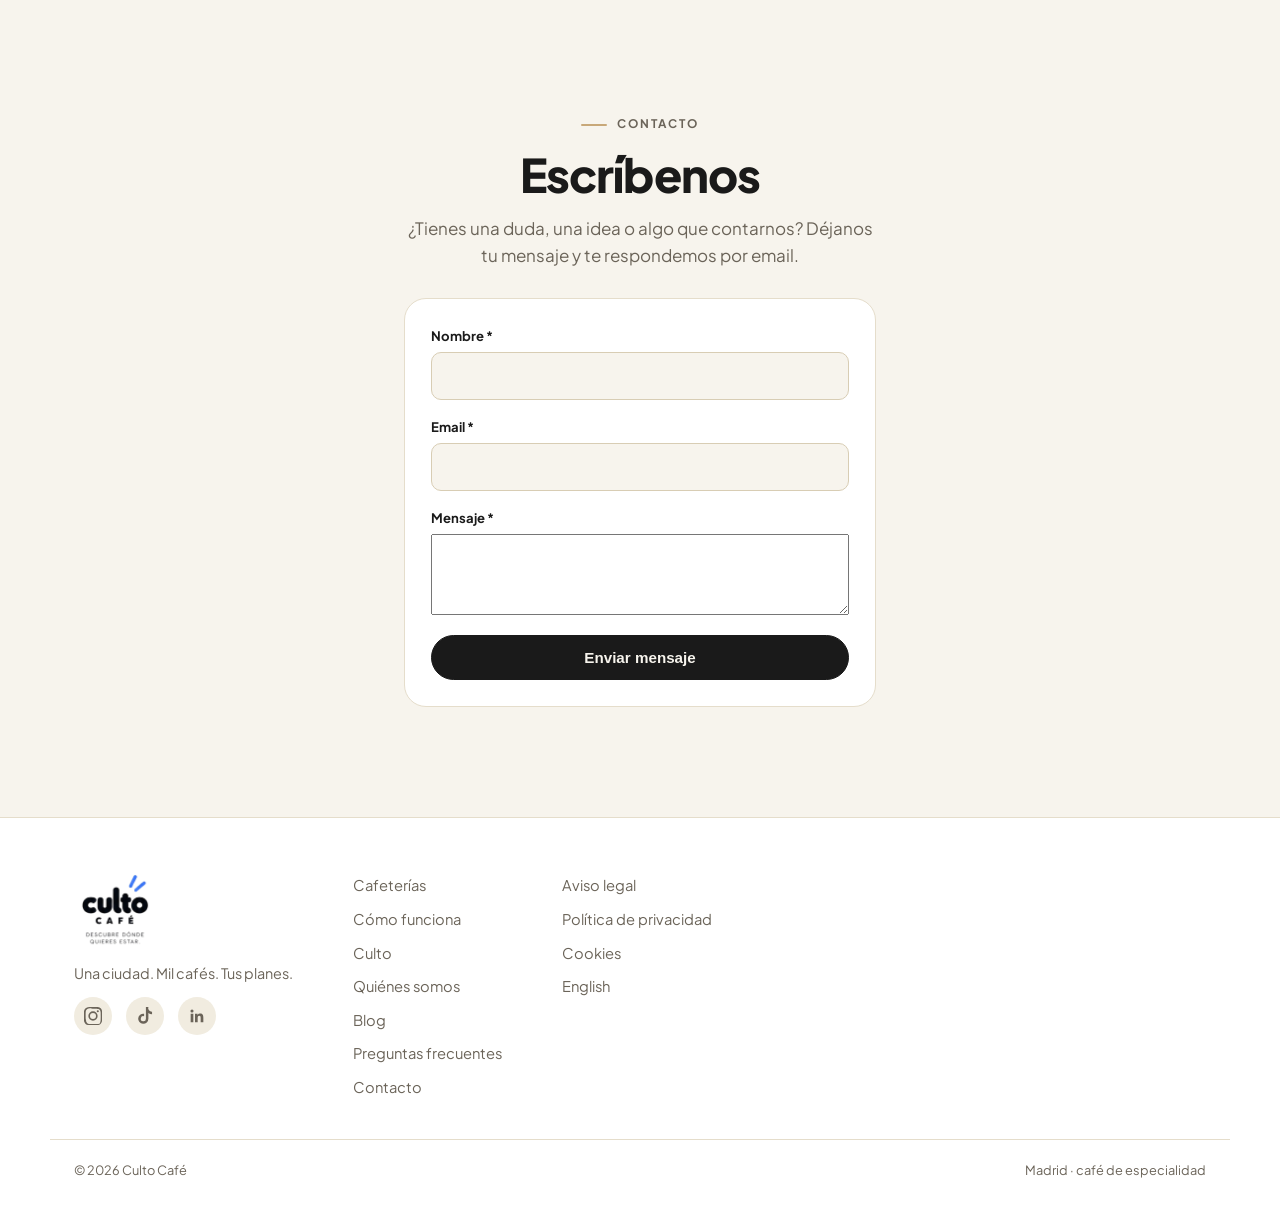
==== commit 15f9292a: "fix: cards B2B visibles, nav testimonios, botón cerrar chat, mobile responsive - Cards B2B: colores " ====
--- a/index.html
+++ b/index.html
@@ -98,6 +98,7 @@
       <a href="#cafeterias">Cafeterías</a>
       <a href="#como">Cómo funciona</a>
       <a href="#culto">Culto</a>
+      <a href="#testimonios">Testimonios</a>
       <a href="#nosotras">Quiénes somos</a>
       <a href="/blog/">Blog</a>
       <a href="#contacto">Contacto</a>
@@ -324,20 +325,20 @@
       <h2 class="balance">¿Tienes una cafetería en Madrid?</h2>
       <p>Cada mes, cientos de personas buscan en Culto Café dónde tomar algo. Llegan con intención: quieren terraza, quieren wifi, quieren un sitio tranquilo o un café realmente bueno. Estar aquí significa estar delante de ellas justo cuando te están buscando a ti.</p>
       <div class="b2b-why" style="display:grid;grid-template-columns:repeat(3,1fr);gap:24px;margin:32px 0 40px">
-        <div style="background:var(--surface,#faf8f5);border-radius:12px;padding:24px">
+        <div style="background:#F4EFE3;border-radius:12px;padding:24px;color:#1A1A1A">
           <p style="font-size:1.5rem;margin:0 0 8px">📍</p>
-          <strong>Visibilidad local real</strong>
-          <p style="margin:8px 0 0;font-size:.93rem;opacity:.8">Apareces en el mapa y en el buscador de personas que están en tu barrio o se dirigen a él.</p>
-        </div>
-        <div style="background:var(--surface,#faf8f5);border-radius:12px;padding:24px">
+          <strong style="color:#1A1A1A">Visibilidad local real</strong>
+          <p style="margin:8px 0 0;font-size:.93rem;color:#6B6459">Apareces en el mapa y en el buscador de personas que están en tu barrio o se dirigen a él.</p>
+        </div>
+        <div style="background:#F4EFE3;border-radius:12px;padding:24px;color:#1A1A1A">
           <p style="font-size:1.5rem;margin:0 0 8px">🤖</p>
-          <strong>En las recomendaciones de Culto</strong>
-          <p style="margin:8px 0 0;font-size:.93rem;opacity:.8">Cuando alguien le pregunta a Culto por un sitio con terraza o pet-friendly, tu cafetería aparece si encaja.</p>
-        </div>
-        <div style="background:var(--surface,#faf8f5);border-radius:12px;padding:24px">
+          <strong style="color:#1A1A1A">En las recomendaciones de Culto</strong>
+          <p style="margin:8px 0 0;font-size:.93rem;color:#6B6459">Cuando alguien le pregunta a Culto por un sitio con terraza o pet-friendly, tu cafetería aparece si encaja.</p>
+        </div>
+        <div style="background:#F4EFE3;border-radius:12px;padding:24px;color:#1A1A1A">
           <p style="font-size:1.5rem;margin:0 0 8px">✏️</p>
-          <strong>Ficha que tú controlas</strong>
-          <p style="margin:8px 0 0;font-size:.93rem;opacity:.8">Horarios, fotos, wifi, terraza, mascotas: tú actualizas, nosotras verificamos. Sin intermediarios.</p>
+          <strong style="color:#1A1A1A">Ficha que tú controlas</strong>
+          <p style="margin:8px 0 0;font-size:.93rem;color:#6B6459">Horarios, fotos, wifi, terraza, mascotas: tú actualizas, nosotras verificamos. Sin intermediarios.</p>
         </div>
       </div>
 
@@ -719,6 +720,22 @@
   document.getElementById('culto-toggle-btn').addEventListener('click', function() {
     window.abrirCultoChat();
   });
+
+  // Botón de cerrar el chat
+  function addCloseBtn() {
+    var chatWin = document.querySelector('.chat-window') || document.querySelector('[class*="chat-window"]:not(button)');
+    if (!chatWin || chatWin.querySelector('#culto-close-btn')) return;
+    var closeBtn = document.createElement('button');
+    closeBtn.id = 'culto-close-btn';
+    closeBtn.innerHTML = '✕';
+    closeBtn.setAttribute('aria-label', 'Cerrar chat');
+    closeBtn.style.cssText = 'position:absolute;top:14px;right:14px;z-index:10001;background:rgba(0,0,0,.12);border:none;border-radius:50%;width:30px;height:30px;font-size:14px;cursor:pointer;color:inherit;display:flex;align-items:center;justify-content:center;';
+    closeBtn.addEventListener('click', function() { window.abrirCultoChat(); });
+    chatWin.style.position = 'relative';
+    chatWin.appendChild(closeBtn);
+  }
+  var obs = new MutationObserver(function() { addCloseBtn(); });
+  obs.observe(document.body, { childList: true, subtree: true });
 </script>
 
 </body>
--- a/assets/css/style.css
+++ b/assets/css/style.css
@@ -301,9 +301,18 @@
 @media (max-width:560px){
   body{font-size:16px}
   .hero-media img{max-height:none;aspect-ratio:4/3}
+  .hero-copy{padding:28px 16px}
+  .hero-actions{flex-direction:column;gap:10px}
+  .hero-actions .btn{width:100%;justify-content:center}
   .dlg-attrs{grid-template-columns:1fr}
   .b2b-inner .btn{width:100%;justify-content:center}
+  .b2b-why{grid-template-columns:1fr !important}
   .fg-label{min-width:100%}
+  .planes{grid-template-columns:1fr !important}
+  .culto-grid,.nosotras-grid,.como-grid-new{grid-template-columns:1fr !important;gap:28px}
+  .section{padding:48px 0}
+  .wrap{padding-left:16px;padding-right:16px}
+  #testimonios > .wrap > div{grid-template-columns:1fr !important}
 }
 
 /* FAQ */
